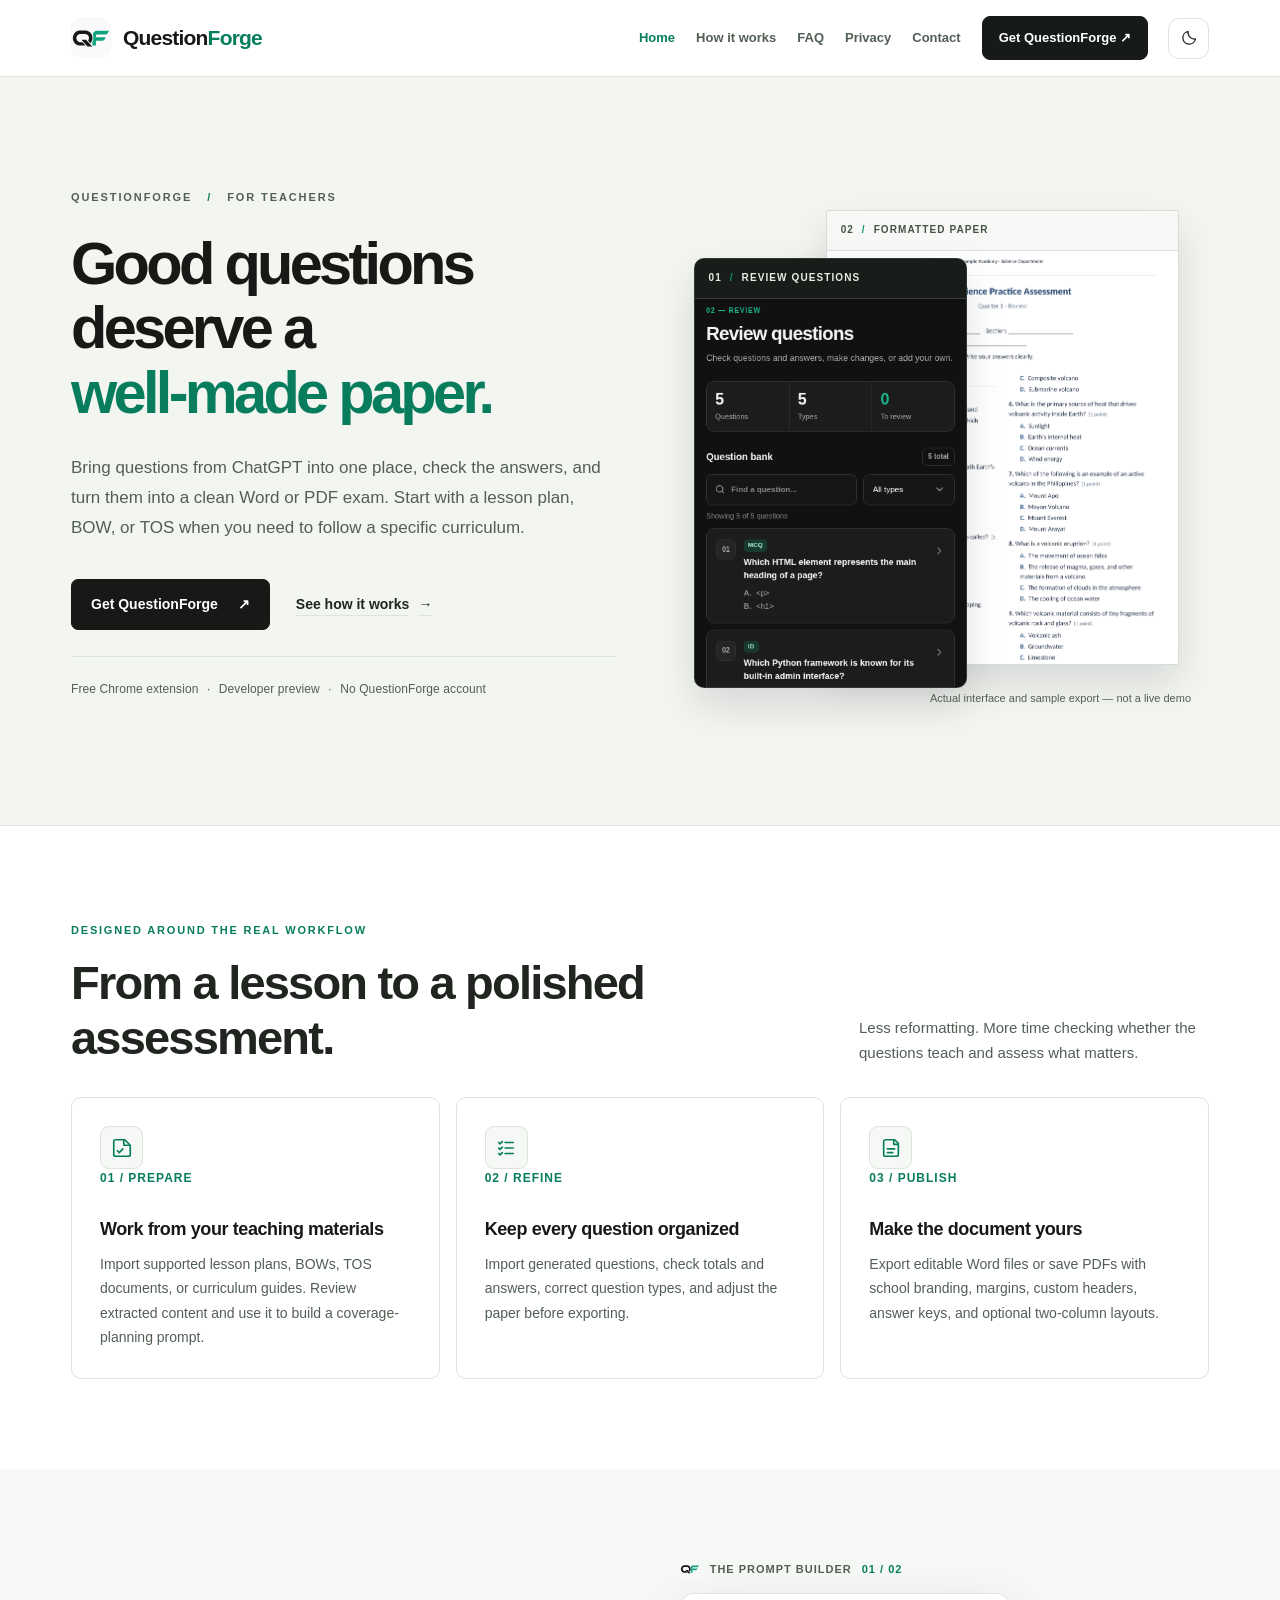
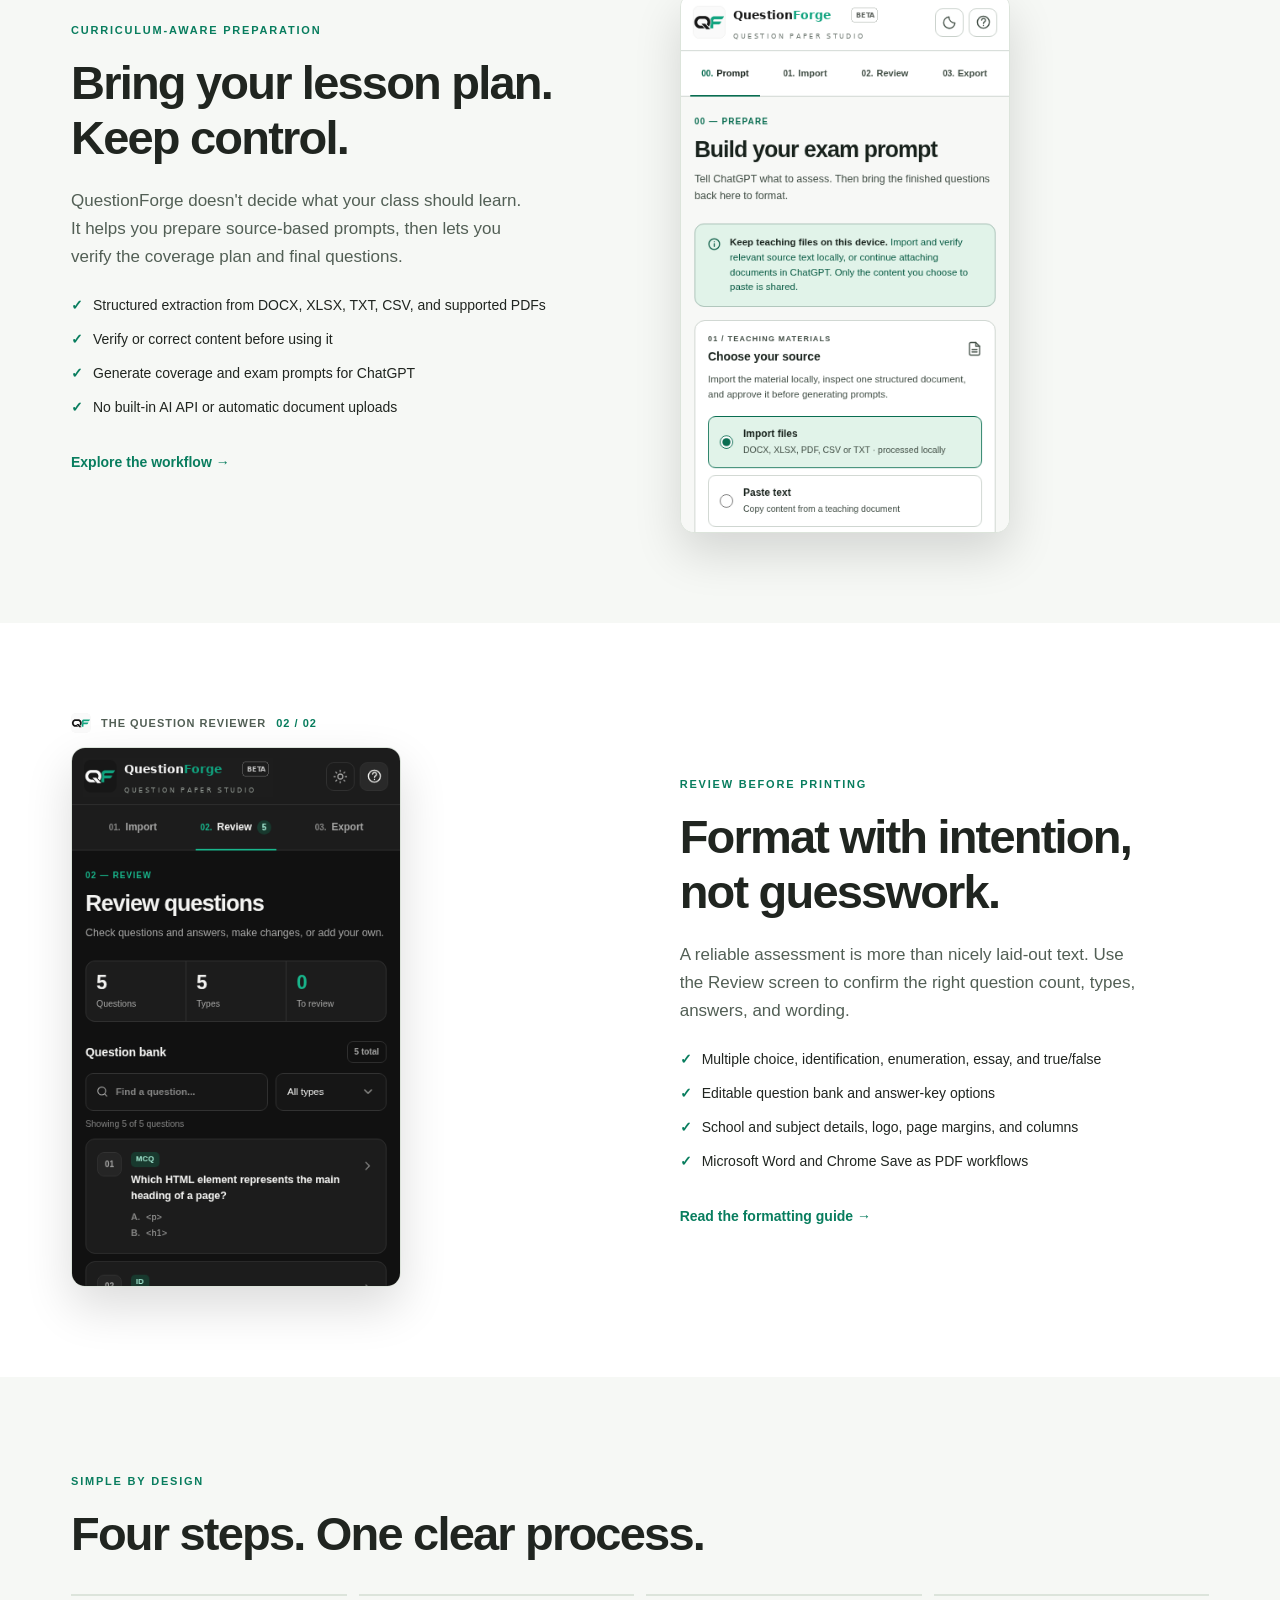
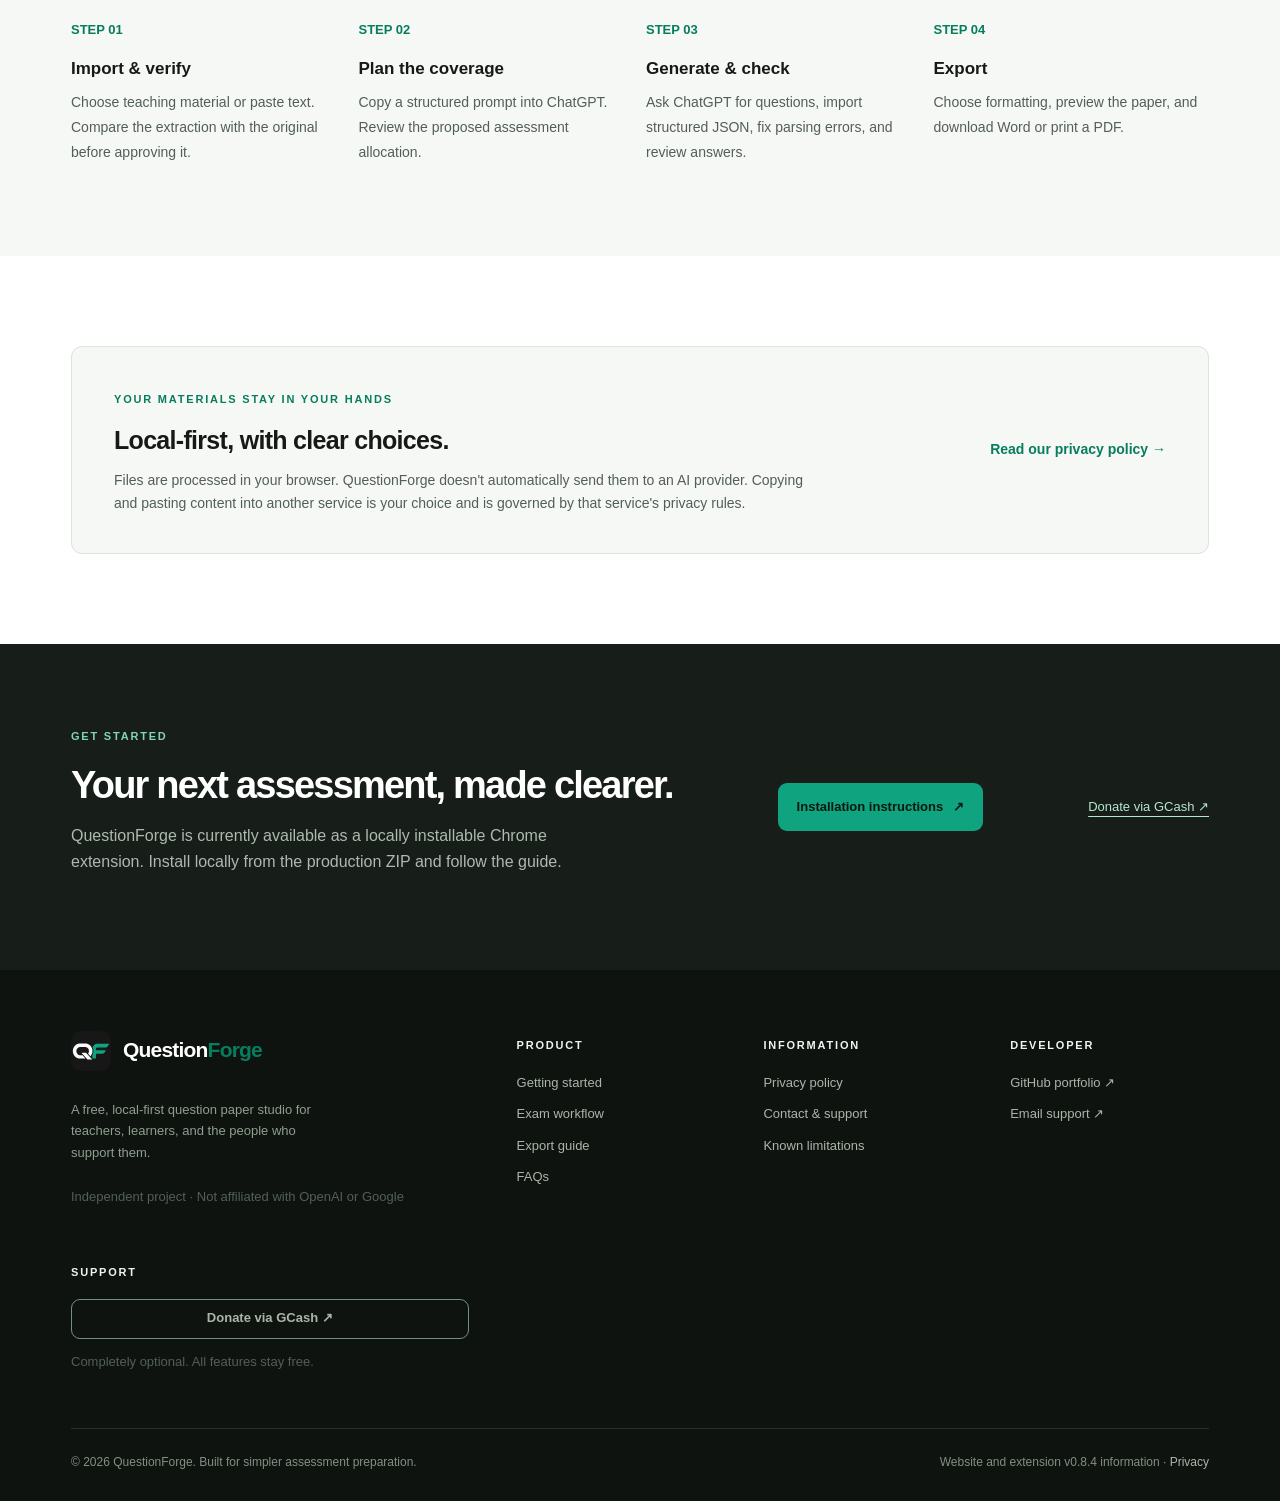
==== index.html @ 57b5eb5a "version 1 of the website" ====
<!DOCTYPE html><html lang="en"><head><meta charset="UTF-8"/><meta name="viewport" content="width=device-width,initial-scale=1"/><meta name="color-scheme" content="light dark"/><meta name="theme-color" content="#151917"/><meta name="description" content="Free Chrome extension for creating structured exams, reviewing questions, and exporting Word/PDF assessments."/><meta property="og:title" content="QuestionForge — Question Paper Studio"/><meta property="og:description" content="Free Chrome extension for creating structured exams, reviewing questions, and exporting Word/PDF assessments."/><meta property="og:type" content="website"/><link rel="icon" href="assets/favicon.png" type="image/png"/><script src="assets/theme-init.js"></script><link rel="stylesheet" href="assets/site.css"/><link rel="stylesheet" href="assets/theme.css"/><title>QuestionForge — Question Paper Studio</title></head><body><a class="skip" href="#main">Skip to content</a><header class="site-header"><div class="container header-inner"><a class="brand" href="index.html" aria-label="QuestionForge home"><img class="brand-logo theme-light-only" src="assets/qf-mark-light.svg" alt="" width="40" height="40"/><img class="brand-logo theme-dark-only" src="assets/qf-mark-dark.svg" alt="" width="40" height="40"/><span>Question<span class="forge">Forge</span></span></a><button class="menu-toggle" data-menu-toggle aria-controls="site-navigation" aria-expanded="false">Menu ☰</button><nav class="nav" id="site-navigation" aria-label="Main navigation"><a href="index.html" aria-current="page">Home</a><a href="guide.html">How it works</a><a href="faq.html">FAQ</a><a href="privacy.html">Privacy</a><a href="contact.html">Contact</a><a class="nav-cta" href="guide.html#install">Get QuestionForge <span aria-hidden="true">↗</span></a></nav><button class="theme-switch" type="button" data-theme-toggle aria-label="Switch to dark mode" title="Switch color theme"><svg class="theme-sun" xmlns="http://www.w3.org/2000/svg" width="18" height="18" viewBox="0 0 24 24" fill="none" stroke="currentColor" stroke-width="1.65" stroke-linecap="round" stroke-linejoin="round" aria-hidden="true"><circle cx="12" cy="12" r="4"/><path d="M12 2v2m0 16v2M4.93 4.93l1.42 1.42m11.3 11.3 1.42 1.42M2 12h2m16 0h2M4.93 19.07l1.42-1.42m11.3-11.3 1.42-1.42"/></svg><svg class="theme-moon" xmlns="http://www.w3.org/2000/svg" width="18" height="18" viewBox="0 0 24 24" fill="none" stroke="currentColor" stroke-width="1.65" stroke-linecap="round" stroke-linejoin="round" aria-hidden="true"><path d="M20.7 13.2A8.5 8.5 0 0 1 10.8 3.3 8.5 8.5 0 1 0 20.7 13.2Z"/></svg><span class="sr-only">Change color theme</span></button></div></header><main id="main"><section class="hero hero--editorial" aria-labelledby="hero-title">
  <div class="container hero-editorial-layout">
    <div class="hero-copy">
      <p class="hero-kicker">QUESTIONFORGE <span aria-hidden="true">/</span> FOR TEACHERS</p>
      <h1 id="hero-title">Good questions deserve a <span>well-made paper.</span></h1>
      <p class="hero-deck">Bring questions from ChatGPT into one place, check the answers, and turn them into a clean Word or PDF exam. Start with a lesson plan, BOW, or TOS when you need to follow a specific curriculum.</p>
      <div class="hero-editorial-actions">
        <a class="hero-primary" href="guide.html#install">Get QuestionForge <span aria-hidden="true">↗</span></a>
        <a class="hero-text-link" href="guide.html#workflow">See how it works <span aria-hidden="true">→</span></a>
      </div>
      <p class="hero-product-note">Free Chrome extension <span aria-hidden="true">·</span> Developer preview <span aria-hidden="true">·</span> No QuestionForge account</p>
    </div>
    <div class="hero-showcase" aria-label="Preview of the QuestionForge review screen and a sample exported assessment">
      <div class="showcase-gridline" aria-hidden="true"></div>
      <figure class="showcase-sheet">
        <div class="showcase-label">02 <span>/</span> FORMATTED PAPER</div>
        <img src="assets/hero-paper-sample.png" alt="Sample Earth Science practice assessment formatted for Microsoft Word with two columns" width="1414" height="2000" fetchpriority="high"/>
      </figure>
      <figure class="showcase-sidebar">
        <div class="showcase-label">01 <span>/</span> REVIEW QUESTIONS</div>
        <img src="assets/hero-review-detail.png" alt="QuestionForge review panel showing questions, choices, and question-type labels" width="390" height="704" fetchpriority="high"/>
      </figure>
      <div class="showcase-caption">Actual interface and sample export <span aria-hidden="true">—</span> not a live demo</div>
    </div>
  </div>
</section>
<section class="section"><div class="container"><div class="section-heading"><div><span class="eyebrow">Designed around the real workflow</span><h2>From a lesson to a polished assessment.</h2></div><p>Less reformatting. More time checking whether the questions teach and assess what matters.</p></div><div class="grid3"><div class="feature"><div class="icon" aria-hidden="true"><svg viewBox="0 0 24 24" fill="none" stroke="currentColor" stroke-width="1.8" stroke-linecap="round" stroke-linejoin="round" aria-hidden="true"><path d="M8 3H5a2 2 0 0 0-2 2v14a2 2 0 0 0 2 2h14a2 2 0 0 0 2-2V9l-6-6H8z"/><path d="M14 3v6h6M7 15l2 2 4-4"/></svg></div><div class="number">01 / PREPARE</div><h3>Work from your teaching materials</h3><p>Import supported lesson plans, BOWs, TOS documents, or curriculum guides. Review extracted content and use it to build a coverage-planning prompt.</p></div><div class="feature"><div class="icon" aria-hidden="true"><svg viewBox="0 0 24 24" fill="none" stroke="currentColor" stroke-width="1.8" stroke-linecap="round" stroke-linejoin="round" aria-hidden="true"><path d="m4 6 1.5 1.5L8 5m3 1h9M4 12l1.5 1.5L8 11m3 1h9M4 18l1.5 1.5L8 17m3 1h9"/></svg></div><div class="number">02 / REFINE</div><h3>Keep every question organized</h3><p>Import generated questions, check totals and answers, correct question types, and adjust the paper before exporting.</p></div><div class="feature"><div class="icon" aria-hidden="true"><svg viewBox="0 0 24 24" fill="none" stroke="currentColor" stroke-width="1.8" stroke-linecap="round" stroke-linejoin="round" aria-hidden="true"><path d="M8 3H6a2 2 0 0 0-2 2v14a2 2 0 0 0 2 2h12a2 2 0 0 0 2-2V7l-4-4H8z"/><path d="M15 3v5h5M8 13h8M8 17h6"/></svg></div><div class="number">03 / PUBLISH</div><h3>Make the document yours</h3><p>Export editable Word files or save PDFs with school branding, margins, custom headers, answer keys, and optional two-column layouts.</p></div></div></div></section>
<section class="section alt"><div class="container visual-band"><div class="visual-copy"><span class="eyebrow">Curriculum-aware preparation</span><h2>Bring your lesson plan. Keep control.</h2><p class="lead">QuestionForge doesn't decide what your class should learn. It helps you prepare source-based prompts, then lets you verify the coverage plan and final questions.</p><ul class="bullets"><li>Structured extraction from DOCX, XLSX, TXT, CSV, and supported PDFs</li><li>Verify or correct content before using it</li><li>Generate coverage and exam prompts for ChatGPT</li><li>No built-in AI API or automatic document uploads</li></ul><a class="link-arrow" href="guide.html#workflow">Explore the workflow →</a></div><div class="visual-shot visual-shot--app"><div class="shot-caption"><img class="theme-light-only" src="assets/qf-mark-light.svg" alt="" width="20" height="20"/><img class="theme-dark-only" src="assets/qf-mark-dark.svg" alt="" width="20" height="20"/><span>THE PROMPT BUILDER</span><span>01 / 02</span></div><img class="app-screenshot theme-light-only" src="assets/prompt-builder.png" alt="QuestionForge prompt builder, light theme, using the correct QF monogram" loading="lazy" width="390" height="860"/><img class="app-screenshot theme-dark-only" src="assets/prompt-builder-dark.png" alt="QuestionForge prompt builder, dark theme, using the correct QF monogram" loading="lazy" width="390" height="860"/></div></div></section>
<section class="section"><div class="container visual-band reversed"><div class="visual-copy"><span class="eyebrow">Review before printing</span><h2>Format with intention, not guesswork.</h2><p class="lead">A reliable assessment is more than nicely laid-out text. Use the Review screen to confirm the right question count, types, answers, and wording.</p><ul class="bullets"><li>Multiple choice, identification, enumeration, essay, and true/false</li><li>Editable question bank and answer-key options</li><li>School and subject details, logo, page margins, and columns</li><li>Microsoft Word and Chrome Save as PDF workflows</li></ul><a class="link-arrow" href="guide.html#document-export">Read the formatting guide →</a></div><div class="visual-shot visual-shot--app"><div class="shot-caption"><img class="theme-light-only" src="assets/qf-mark-light.svg" alt="" width="20" height="20"/><img class="theme-dark-only" src="assets/qf-mark-dark.svg" alt="" width="20" height="20"/><span>THE QUESTION REVIEWER</span><span>02 / 02</span></div><img class="app-screenshot" src="assets/question-review.png" alt="QuestionForge dark-mode review screen with the updated QF icon, question counts, and editable questions" loading="lazy" width="390" height="850"/></div></div></section>
<section class="section alt"><div class="container"><div class="section-heading"><div><span class="eyebrow">Simple by design</span><h2>Four steps. One clear process.</h2></div></div><div class="step-grid"><div class="step"><span class="num">STEP 01</span><h3>Import & verify</h3><p>Choose teaching material or paste text. Compare the extraction with the original before approving it.</p></div><div class="step"><span class="num">STEP 02</span><h3>Plan the coverage</h3><p>Copy a structured prompt into ChatGPT. Review the proposed assessment allocation.</p></div><div class="step"><span class="num">STEP 03</span><h3>Generate & check</h3><p>Ask ChatGPT for questions, import structured JSON, fix parsing errors, and review answers.</p></div><div class="step"><span class="num">STEP 04</span><h3>Export</h3><p>Choose formatting, preview the paper, and download Word or print a PDF.</p></div></div></div></section>
<section class="section"><div class="container"><div class="privacy-strip"><div><span class="eyebrow">Your materials stay in your hands</span><h3>Local-first, with clear choices.</h3><p>Files are processed in your browser. QuestionForge doesn't automatically send them to an AI provider. Copying and pasting content into another service is your choice and is governed by that service's privacy rules.</p></div><a class="link-arrow" href="privacy.html">Read our privacy policy →</a></div></div></section>
<section class="bottom-cta"><div class="container"><div><span class="eyebrow" style="color:#82d5b4">Get started</span><h2>Your next assessment, made clearer.</h2><p>QuestionForge is currently available as a locally installable Chrome extension. Install locally from the production ZIP and follow the guide.</p></div><a class="button green" href="guide.html#install">Installation instructions <span aria-hidden="true">↗</span></a><a class="bottom-donate-link" href="contact.html#support-the-project">Donate via GCash <span aria-hidden="true">↗</span></a></div></section></main><footer class="footer"><div class="container"><div class="footer-main"><div><a class="brand" href="index.html"><img src="assets/qf-mark-dark.svg" width="40" height="40" alt=""/> <span>Question<span class="forge">Forge</span></span></a><p class="brand-note">A free, local-first question paper studio for teachers, learners, and the people who support them.</p><span class="note">Independent project · Not affiliated with OpenAI or Google</span></div><div><h4>Product</h4><div class="footer-links"><a href="guide.html">Getting started</a><a href="guide.html#workflow">Exam workflow</a><a href="guide.html#document-export">Export guide</a><a href="faq.html">FAQs</a></div></div><div><h4>Information</h4><div class="footer-links"><a href="privacy.html">Privacy policy</a><a href="contact.html">Contact & support</a><a href="guide.html#limitations">Known limitations</a></div></div><div><h4>Developer</h4><div class="footer-links"><a href="https://github.com/xf00889" rel="noopener noreferrer" target="_blank">GitHub portfolio ↗</a><a href="mailto:hutchiejn@gmail.com">Email support ↗</a></div></div><div><h4>Support</h4><div class="footer-links footer-support-links"><a class="support-button support-button--donate" href="contact.html#support-the-project">Donate via GCash ↗</a><span class="note">Completely optional. All features stay free.</span></div></div></div><div class="footer-bottom"><span>© 2026 QuestionForge. Built for simpler assessment preparation.</span><span>Website and extension v0.8.4 information · <a href="privacy.html">Privacy</a></span></div></div></footer><script src="assets/site.js" defer></script></body></html>
---- assets/site.css ----
:root{--ink:#171917;--text:#2b302c;--muted:#5a655f;--light:#f7f8f5;--paper:#fff;--border:#e1e6de;--green:#0e9071;--green-dark:#076b51;--bright:#10a37f;--charcoal:#171917;--header-h:76px;--content:1190px;--font:Inter,"Segoe UI Variable",-apple-system,BlinkMacSystemFont,"Segoe UI",sans-serif}
*{box-sizing:border-box}html{scroll-behavior:smooth}body{margin:0;font:400 16px/1.65 var(--font);background:var(--paper);color:var(--ink);-webkit-font-smoothing:antialiased}img{max-width:100%;height:auto}a{color:inherit}button{font:inherit}a:focus-visible,button:focus-visible,summary:focus-visible{outline:3px solid #16ac88;outline-offset:4px}::selection{background:#c7f1e0} .skip{position:absolute;z-index:99;top:-100px;left:20px;background:#fff;padding:12px}.skip:focus{top:14px} .container{max-width:var(--content);padding:0 26px;margin:auto} .site-header{position:sticky;top:0;z-index:50;background:rgba(255,255,255,.96);backdrop-filter:blur(14px);border-bottom:1px solid var(--border)}.header-inner{min-height:var(--header-h);display:flex;align-items:center;justify-content:space-between;gap:26px}.brand{display:inline-flex;align-items:center;gap:12px;text-decoration:none;font-size:21px;font-weight:790;letter-spacing:-.8px;white-space:nowrap}.brand img{width:40px;height:40px;border-radius:10px}.brand .forge{color:var(--green)}.nav{display:flex;align-items:center;gap:27px}.nav a{font-size:13px;font-weight:640;text-decoration:none;color:#535b55;transition:color .15s}.nav a:hover,.nav a[aria-current=page]{color:var(--green-dark)}.nav .nav-cta{padding:10px 16px;background:var(--ink);border-radius:8px;color:#fff}.nav .nav-cta:hover{color:#fff;background:#303b33}.menu-toggle{display:none;border:1px solid var(--border);border-radius:9px;background:#fff;padding:8px 12px;cursor:pointer;font-size:13px;font-weight:700}.eyebrow{color:var(--green-dark);text-transform:uppercase;font-weight:780;font-size:11px;letter-spacing:2.6px;line-height:1.5}.chip{display:inline-flex;align-items:center;gap:9px;border:1px solid rgba(139,227,181,.23);border-radius:99px;padding:7px 12px;color:#bfebd7;background:rgba(24,123,90,.16);font-size:12px;font-weight:650}.chip:before{content:"";height:7px;width:7px;border-radius:50%;background:#28c597}.button{display:inline-flex;gap:10px;align-items:center;justify-content:center;min-height:48px;padding:11px 18px;border-radius:9px;text-decoration:none;border:1px solid transparent;font-weight:730;font-size:13px;transition:transform .15s,background .15s}.button:hover{transform:translateY(-1px)}.button.green{background:var(--bright);color:#08180f}.button.green:hover{background:#2abb99}.button.dark{background:var(--ink);color:#fff}.button.dark:hover{background:#3a423c}.button.outline{border-color:#536057;color:#fff}.button.outline:hover{background:rgba(255,255,255,.07)}.button.lightoutline{border-color:var(--border);color:var(--ink)}.button.lightoutline:hover{background:var(--light)}.arrow{font-size:18px;line-height:0} .hero{position:relative;overflow:hidden;background:#151917;color:white;padding:92px 0 100px}.hero:before{content:"";position:absolute;inset:0;opacity:.08;background-image:linear-gradient(#c1e2d1 1px,transparent 1px),linear-gradient(90deg,#c1e2d1 1px,transparent 1px);background-size:56px 56px;mask-image:linear-gradient(to right,transparent,black)}.hero-inner{position:relative;display:grid;grid-template-columns:minmax(0,1fr) 460px;align-items:center;gap:76px}.hero h1{font-size:clamp(42px,5.2vw,69px);letter-spacing:-3.7px;line-height:1.09;margin:24px 0 22px;max-width:710px;font-weight:800}.hero h1 em{font-style:normal;color:#8bdfb9}.hero .intro{color:#bfcac1;font-size:17px;line-height:1.75;max-width:540px}.hero-actions{display:flex;gap:12px;flex-wrap:wrap;margin:32px 0 33px}.hero-meta{color:#8f9f95;font-size:12px;display:flex;gap:18px;flex-wrap:wrap}.hero-meta span:before{content:"✓";color:#78caaa;margin-right:7px}.window{position:relative;background:#101211;border:1px solid #3c453e;border-radius:18px;box-shadow:0 28px 85px rgba(0,0,0,.4);padding:12px}.window-bar{height:32px;display:flex;align-items:center;gap:7px;padding:0 8px 10px}.dot{height:7px;width:7px;border-radius:50%;background:#5c6860}.window-label{margin-left:auto;color:#a0aaa3;text-transform:uppercase;letter-spacing:1.3px;font-size:10px}.hero-screen{display:grid;grid-template-columns:1fr 18px;max-height:510px;overflow:hidden;border:1px solid #30352f;border-radius:9px;background:#111}.hero-screen img{width:100%;object-fit:cover;object-position:top center;max-height:510px}.hero-screen .scroll-track{background:#121614;border-left:1px solid #262a27}.hero-screen .scroll-track:before{content:"";display:block;border-radius:6px;height:115px;width:4px;background:#4c6157;margin:50px auto}.window-caption{position:absolute;bottom:-27px;right:15px;color:#b3c5b8;font-size:11px}.section{padding:94px 0}.section.alt{background:var(--light)}.section-heading{display:flex;align-items:flex-end;justify-content:space-between;gap:30px;margin-bottom:36px}.section h2,.bottom-cta h2{font-size:clamp(32px,4vw,47px);line-height:1.16;letter-spacing:-1.7px;margin:14px 0 0;font-weight:790;max-width:650px}.section-heading p{max-width:350px;color:var(--muted);margin:0;font-size:15px}.grid3{display:grid;grid-template-columns:repeat(3,minmax(0,1fr));gap:16px}.feature{border:1px solid var(--border);border-radius:13px;background:#fff;padding:29px}.feature .number{font-size:12px;color:var(--green-dark);font-weight:820;letter-spacing:1px}.feature h3{font-size:18px;line-height:1.3;letter-spacing:-.4px;margin:34px 0 10px}.feature p{font-size:14px;color:var(--muted);margin:0;line-height:1.75}.feature .icon{height:43px;width:43px;border:1px solid #bedacb;background:#eff9f1;color:var(--green-dark);border-radius:12px;display:grid;place-items:center;font-size:23px}.step-grid{display:grid;grid-template-columns:repeat(4,minmax(0,1fr));gap:12px}.step{border-top:2px solid #222;padding-top:20px}.step .num{color:var(--green);font-size:13px;font-weight:800}.step h3{font-size:17px;line-height:1.3;margin:16px 0 10px}.step p{font-size:14px;line-height:1.8;color:var(--muted);margin:0}.visual-band{display:grid;grid-template-columns:1fr 1fr;gap:70px;align-items:center}.visual-band.reversed .visual-copy{order:2}.visual-copy .lead{font-size:17px;color:var(--muted);max-width:460px;margin:22px 0}.bullets{padding:0;list-style:none;margin:22px 0 30px;display:grid;gap:11px}.bullets li{display:flex;gap:10px;font-size:14px;color:#3e4a40}.bullets li:before{content:"✓";font-weight:800;color:var(--green)}.visual-shot{border:1px solid var(--border);background:#e9ede8;border-radius:18px;min-height:470px;display:flex;justify-content:center;padding:27px 27px 0;overflow:hidden;position:relative}.visual-shot img{object-fit:cover;object-position:top center;width:320px;max-height:510px;border:1px solid #232724;border-radius:13px 13px 0 0;box-shadow:0 20px 70px #162a2033}.privacy-strip{background:#e7f4ec;border:1px solid #c8e4d3;border-radius:16px;padding:38px 42px;display:grid;grid-template-columns:1fr auto;align-items:center;gap:30px}.privacy-strip h3{font-size:25px;letter-spacing:-.7px;margin:9px 0 8px}.privacy-strip p{font-size:14px;max-width:690px;color:#485d4f;margin:0}.link-arrow{font-size:14px;font-weight:760;color:var(--green-dark);text-decoration:none;white-space:nowrap}.link-arrow:hover{text-decoration:underline}.bottom-cta{background:#171b18;color:white;padding:78px 0}.bottom-cta .container{display:flex;align-items:center;justify-content:space-between;gap:40px}.bottom-cta p{color:#adbaae;max-width:520px}.bottom-cta h2{font-size:38px}.footer{background:#111511;color:#aab5aa;padding:61px 0 28px}.footer-main{display:grid;grid-template-columns:2fr 1fr 1fr 1fr;gap:48px}.footer .brand{color:white}.footer .brand-note{max-width:270px;color:#8e9e8f;font-size:13px;margin:20px 0}.footer h4{text-transform:uppercase;font-size:11px;letter-spacing:1.8px;color:#edf5ef;margin:5px 0 18px}.footer-links{display:grid;gap:10px}.footer a:not(.brand){text-decoration:none;color:#aab5aa;font-size:13px}.footer a:hover{color:white}.footer-bottom{border-top:1px solid #313b33;display:flex;justify-content:space-between;gap:20px;padding-top:24px;margin-top:56px;font-size:12px;color:#819082}.footer-bottom a{font-size:12px!important}.page-hero{background:#f6f8f5;border-bottom:1px solid var(--border);padding:78px 0 67px}.page-hero h1{font-size:clamp(38px,5vw,62px);line-height:1.1;letter-spacing:-2.7px;margin:15px 0 16px}.page-hero p{font-size:16px;color:#566359;max-width:730px;margin:0}.page-hero .meta{font-size:12px;color:var(--muted);margin-top:24px}.content-layout{display:grid;grid-template-columns:235px minmax(0,1fr);gap:65px;padding:65px 0 110px}.toc{position:sticky;top:106px;align-self:start;display:grid;gap:5px}.toc strong{font-size:11px;letter-spacing:1.5px;color:#818b80;text-transform:uppercase;margin:0 0 13px}.toc a{padding:8px 10px;border-left:2px solid transparent;font-size:13px;color:#6b756c;text-decoration:none}.toc a:hover,.toc a.active{border-color:var(--green);color:var(--green-dark);background:#f2f6f2}.article{min-width:0;max-width:790px}.article section{margin-bottom:52px;scroll-margin-top:110px}.article h2{font-size:26px;letter-spacing:-.75px;margin:0 0 15px;line-height:1.2}.article h3{font-size:17px;margin:25px 0 8px}.article p,.article li{font-size:15px;line-height:1.85;color:#3d4740}.article ul,.article ol{padding-left:22px}.article li{padding-left:3px;margin-bottom:8px}.article .small{font-size:13px;color:var(--muted)}.article .callout{padding:19px 22px;background:#edf6ef;border-left:3px solid var(--green);border-radius:0 9px 9px 0;margin:25px 0}.article .callout p{margin:0;font-size:14px;color:#304d3a}.article .warning{background:#fff6e9;border-color:#e7aa4c}.article .warning p{color:#644a2b}.article hr{border:0;border-top:1px solid var(--border);margin:43px 0}.article code{padding:2px 5px;background:#eef2ed;border-radius:4px;color:#245d48;font-size:.91em}.article pre{overflow:auto;white-space:pre-wrap;word-break:break-word;background:#19211c;color:#d0e5d5;padding:18px;border-radius:9px;font-size:13px}.article .faq details{border-top:1px solid var(--border);padding:18px 4px}.article .faq details:last-child{border-bottom:1px solid var(--border)}.article .faq summary{cursor:pointer;font-size:15px;font-weight:700;line-height:1.5;padding-right:26px}.article .faq details p{font-size:14px;margin-bottom:2px}.contact-grid{display:grid;grid-template-columns:repeat(2,minmax(0,1fr));gap:17px;margin:36px 0}.contact-card{border:1px solid var(--border);background:#fff;border-radius:14px;padding:28px;display:grid;gap:12px;text-decoration:none}.contact-card:hover{border-color:#8bcba8;box-shadow:0 12px 30px #142e1a0a}.contact-card .card-label{text-transform:uppercase;letter-spacing:1.3px;font-size:11px;font-weight:790;color:var(--green-dark)}.contact-card strong{font-size:18px;overflow-wrap:anywhere;line-height:1.3}.contact-card span{font-size:13px;color:var(--muted)}.note{font-size:13px;color:var(--muted)}.screenshot-pair{display:grid;grid-template-columns:repeat(3,1fr);gap:14px;margin:26px 0}.screenshot-pair img{width:100%;max-height:290px;object-fit:cover;object-position:top center;border:1px solid var(--border);border-radius:9px}.download-box{background:#f5f7f3;border:1px solid var(--border);padding:24px;border-radius:13px;display:grid;gap:10px;margin-top:20px}.download-box .filemeta{color:var(--muted);font-size:12px}.breadcrumbs{font-size:13px;color:var(--muted);margin-bottom:17px}.breadcrumbs a{color:var(--green-dark);text-decoration:none}
@media(max-width:980px){.hero-inner{grid-template-columns:1fr 390px;gap:35px}.hero h1{font-size:51px}.step-grid{grid-template-columns:repeat(2,1fr);row-gap:25px}.footer-main{gap:24px}.visual-band{gap:30px}.content-layout{gap:35px;grid-template-columns:185px 1fr}}
@media(max-width:760px){:root{--header-h:67px}.container{padding:0 20px}.header-inner{min-height:var(--header-h)}.menu-toggle{display:block}.nav{position:absolute;top:calc(var(--header-h) - 1px);left:0;right:0;padding:14px 20px 22px;display:none;flex-direction:column;align-items:stretch;gap:0;background:#fff;border-bottom:1px solid var(--border);box-shadow:0 14px 22px #10291a0b}.nav.open{display:flex}.nav a{padding:12px;font-size:14px}.nav .nav-cta{text-align:center;margin-top:10px}.hero{padding:68px 0 76px}.hero-inner{display:flex;flex-direction:column;align-items:stretch}.hero h1{font-size:clamp(39px,10vw,58px);letter-spacing:-2px}.hero .intro{font-size:16px}.hero-visual{max-width:440px;width:100%;margin:auto}.section{padding:65px 0}.section-heading{display:block}.section-heading p{margin-top:15px}.grid3{grid-template-columns:1fr}.feature h3{margin-top:18px}.visual-band{display:flex;flex-direction:column;align-items:stretch}.visual-band.reversed .visual-copy{order:0}.visual-shot{min-height:365px}.privacy-strip{grid-template-columns:1fr;padding:26px}.bottom-cta .container{display:block}.bottom-cta .button{margin-top:18px}.footer-main{grid-template-columns:1fr 1fr;gap:37px}.footer-main>div:first-child{grid-column:1/-1}.content-layout{display:block;padding:42px 0 74px}.toc{position:static;display:flex;flex-wrap:wrap;gap:5px;margin-bottom:45px}.toc strong{width:100%}.toc a{border:1px solid var(--border);border-radius:20px;padding:5px 10px}.toc a.active{border-color:var(--green)}.page-hero{padding:52px 0 48px}.page-hero h1{letter-spacing:-1.8px}.contact-grid{grid-template-columns:1fr}}
@media(max-width:440px){.footer-main{grid-template-columns:1fr 1fr;gap:23px}.footer-bottom{display:block}.footer-bottom span{display:block;margin-top:6px}.step-grid{grid-template-columns:1fr}.hero-actions{display:grid}.hero-meta{gap:10px}.section h2,.bottom-cta h2{font-size:34px}.hero-screen{max-height:420px}.screenshot-pair{gap:7px}.screenshot-pair img{max-height:185px}}
@media(prefers-reduced-motion:reduce){html{scroll-behavior:auto}*,*:before,*:after{transition:none!important;animation:none!important}}
/* Prevent long checksums and filenames from expanding narrow guide layouts. */
.download-box{min-width:0;overflow-wrap:anywhere}.download-box code{word-break:break-all;overflow-wrap:anywhere}.article{overflow-wrap:break-word}

/* Homepage hero / editorial redesign (2026-11): no gradient, false browser chrome, badges, or decorative glow. */
.hero.hero--editorial{padding:108px 0 112px;background:#f4f5f1;color:#17201a;border-bottom:1px solid #e1e5dd;overflow:hidden}
.hero.hero--editorial:before{display:none}
.hero-editorial-layout{position:relative;display:grid;grid-template-columns:minmax(0,1fr) minmax(490px,.98fr);align-items:center;gap:clamp(32px,4.4vw,76px)}
.hero-copy{position:relative;z-index:2;padding:0 0 5px}
.hero-kicker{margin:0 0 26px;font-size:11px;letter-spacing:1.9px;font-weight:760;color:#55635a}
.hero-kicker span{color:#168166;padding:0 10px}
.hero--editorial h1{font-size:clamp(47px,4.65vw,69px);font-weight:750;letter-spacing:-3.7px;line-height:1.085;margin:0 0 28px;max-width:640px}
.hero--editorial h1 span{color:#0d8664}
.hero--editorial .hero-deck{font-size:17px;line-height:1.75;color:#48544b;max-width:560px;margin:0}
.hero-editorial-actions{display:flex;align-items:center;flex-wrap:wrap;gap:26px;margin:36px 0 26px}
.hero-primary{display:inline-flex;align-items:center;justify-content:center;gap:20px;min-height:51px;padding:12px 19px;background:#171e19;color:#fff;border:1px solid #171e19;text-decoration:none;font-size:14px;font-weight:720;border-radius:7px;transition:background .15s ease}
.hero-primary:hover{background:#314438}
.hero-text-link{color:#25352a;display:inline-flex;align-items:center;gap:9px;font-size:14px;font-weight:720;text-decoration:underline;text-decoration-color:#99aca1;text-underline-offset:6px}
.hero-text-link:hover{color:var(--green-dark);text-decoration-color:var(--green-dark)}
.hero-product-note{border-top:1px solid #d9ded6;padding-top:23px;margin:12px 0 0;color:#637067;font-size:12px;letter-spacing:.1px}
.hero-product-note span{padding:0 5px;color:#aab6ae}
.hero-showcase{position:relative;height:548px;min-width:0;background:#e8ebe5;border:1px solid #d9ded6;border-radius:4px;overflow:hidden}
.showcase-gridline{position:absolute;inset:0;background-image:linear-gradient(to right,rgba(54,80,63,.08) 1px,transparent 1px);background-size:86px 86px;opacity:.28;pointer-events:none}
.showcase-sheet,.showcase-sidebar{margin:0;position:absolute;background:#fff;border:1px solid #cbd1c8;box-shadow:0 7px 20px #17271e16;overflow:hidden}
.showcase-sheet{top:38px;right:30px;width:66%;height:455px;z-index:1;border-radius:2px}
.showcase-sheet img{display:block;width:100%;height:auto}
.showcase-sidebar{top:86px;left:20px;width:51%;height:430px;z-index:2;border-radius:10px;background:#171917;border-color:#292d29;box-shadow:0 12px 24px #1424192c}
.showcase-sidebar img{display:block;width:100%;height:auto}
.showcase-label{position:relative;z-index:2;display:block;padding:11px 14px;font-size:10px;font-weight:750;letter-spacing:1.1px;background:#f7f8f5;color:#45524a;border-bottom:1px solid #dde2da}
.showcase-label span{color:#0e9071;margin:0 4px}
.showcase-sidebar .showcase-label{color:#e5ece6;background:#191d1a;border-color:#363f37}
.showcase-caption{position:absolute;bottom:13px;right:18px;color:#526057;font-size:11px;z-index:3}
@media(max-width:1100px){.hero-editorial-layout{grid-template-columns:minmax(0,1fr) minmax(390px,.9fr);gap:30px}.hero--editorial h1{font-size:clamp(45px,5.1vw,60px);letter-spacing:-2.7px}.hero-showcase{height:495px}.showcase-sheet{right:14px}.showcase-sidebar{left:14px}}
@media(max-width:760px){.hero.hero--editorial{padding:68px 0 72px}.hero-editorial-layout{display:flex;flex-direction:column;align-items:stretch;gap:39px}.hero--editorial h1{font-size:clamp(42px,8.8vw,59px);letter-spacing:-2.4px;max-width:650px}.hero--editorial .hero-deck{font-size:16px;max-width:680px}.hero-showcase{width:100%;max-width:560px;margin-inline:auto;height:470px}.hero-kicker{margin-bottom:22px}}
@media(max-width:440px){.hero.hero--editorial{padding:54px 0 60px}.hero--editorial h1{font-size:clamp(39px,10.8vw,48px);letter-spacing:-2px}.hero-editorial-actions{display:grid;gap:15px;margin:28px 0 23px}.hero-primary{width:100%;justify-content:space-between}.hero-text-link{padding:9px 0}.hero-product-note{font-size:11px;line-height:1.8}.hero-showcase{height:390px}.showcase-sheet{top:24px;right:10px;height:337px;width:65%}.showcase-sidebar{top:66px;left:10px;width:52%;height:298px}.showcase-label{font-size:8px;letter-spacing:.6px;padding:8px}.showcase-caption{bottom:8px;right:10px;font-size:9px}}

.hero--editorial h1 span{display:block}


/* QuestionForge website v1.4 — container cleanup, donation buttons, and dark-mode header logo */

.brand-logo{width:40px;height:40px;border-radius:10px;flex:0 0 40px}
.theme-dark-only{display:none}
:root[data-theme=dark] .theme-dark-only{display:block}
:root[data-theme=dark] .theme-light-only{display:none}
.download-box .button{justify-self:start}
.footer-support-links{gap:12px}
.support-button{display:inline-flex;align-items:center;justify-content:center;min-height:42px;padding:10px 14px;border-radius:10px;border:1px solid transparent;text-decoration:none;font-size:13px;font-weight:700;line-height:1.3}
.support-button--donate{background:transparent;color:#dbe7dd;border-color:#455347}
.support-button--donate:hover{border-color:#82d5b4;color:#fff;background:rgba(130,213,180,.08)}
.support-panel{margin:8px 0 34px;padding:30px;border:1px solid var(--border);border-radius:16px;background:var(--light);display:grid;gap:16px}
.support-panel h2{font-size:29px;line-height:1.2;letter-spacing:-1px;margin:4px 0 0}
.support-panel p{margin:0;max-width:760px}
.support-actions{display:flex;flex-wrap:wrap;gap:12px}
.support-panel a[aria-disabled=true]{pointer-events:none;opacity:.8}
@media(max-width:760px){
  .support-actions{display:grid}
  .download-box .button{width:100%}
}


.footer .support-button{font-size:13px;color:#131816}
.footer .support-button--donate{color:#dbe7dd}
.footer .support-button:hover{text-decoration:none}
:root[data-theme=dark] .footer .support-button--donate{color:#d6e7dc}
---- assets/theme.css ----
/* QuestionForge website theme + visual refinement. No external libraries. */
:root{color-scheme:light;--theme-page:#ffffff;--theme-surface:#ffffff;--theme-raised:#f6f8f5;--theme-elevated:#edf2ec;--theme-text:#202520;--theme-sub:#525f55;--theme-stroke:#dce4db;--theme-accent:#087d5e;--theme-hero:#f3f5f1;--theme-nav:#fff;--theme-headline:#171917;--theme-focus:#10a37f}
:root[data-theme=dark]{color-scheme:dark;--ink:#e9ede8;--text:#ccd4cd;--muted:#a6b3aa;--paper:#101310;--light:#181d19;--border:#343c35;--green:#3bcc9c;--green-dark:#80e0ba;--bright:#35c79b;--theme-page:#101310;--theme-surface:#181d19;--theme-raised:#1b211c;--theme-elevated:#252e27;--theme-text:#ebefe9;--theme-sub:#adb8af;--theme-stroke:#354039;--theme-accent:#70dab0;--theme-hero:#171d18;--theme-nav:#141815;--theme-headline:#f2f4f0;--theme-focus:#55ddb3}
body{background:var(--theme-page);color:var(--theme-text);transition:background-color .16s ease,color .16s ease}
.site-header{background:var(--theme-nav);border-color:var(--theme-stroke);backdrop-filter:none}
.header-inner{gap:20px}
.nav{margin-left:auto;gap:21px}.nav a{color:var(--theme-sub)}.nav a:hover,.nav a[aria-current=page]{color:var(--theme-accent)}
.nav .nav-cta{color:#fff;background:#171b18;border:1px solid #171b18}.nav .nav-cta:hover{background:#334137}
.brand{color:var(--theme-headline)}.brand .forge{color:var(--theme-accent)}
.theme-switch{width:41px;height:41px;display:grid;place-items:center;flex:0 0 41px;border:1px solid var(--theme-stroke);border-radius:11px;background:var(--theme-surface);color:var(--theme-text);cursor:pointer;transition:background-color .15s,border-color .15s}
.theme-switch:hover{background:var(--theme-elevated);border-color:var(--theme-accent)}.theme-switch:focus-visible{outline:3px solid var(--theme-focus);outline-offset:3px}
.theme-switch .theme-sun{display:none}:root[data-theme=dark] .theme-switch .theme-sun{display:block}:root[data-theme=dark] .theme-switch .theme-moon{display:none}
.sr-only{position:absolute;width:1px;height:1px;padding:0;margin:-1px;overflow:hidden;clip:rect(0,0,0,0);white-space:nowrap;border:0}
.menu-toggle{background:var(--theme-surface);border-color:var(--theme-stroke);color:var(--theme-text)}
/* Consistent physical layout: quietly precise and avoid generic SaaS decoration. */
.section{background:var(--theme-page);padding-block:90px}.section.alt{background:var(--theme-raised)}
.section h2,.bottom-cta h2{letter-spacing:-1.8px}.section-heading{margin-bottom:32px;align-items:end}.section-heading p{color:var(--theme-sub)}
.eyebrow{color:var(--theme-accent);letter-spacing:1.8px}
.feature{border-color:var(--theme-stroke);background:var(--theme-surface);border-radius:10px;padding:28px;transition:border-color .2s}
.feature:hover{border-color:var(--theme-accent)}.feature .number{color:var(--theme-accent)}.feature h3{margin-top:29px;color:var(--theme-headline)}.feature p{color:var(--theme-sub)}
.feature .icon{color:var(--theme-accent);background:var(--theme-raised);border-color:var(--theme-stroke);border-radius:9px}.feature .icon svg{width:22px;height:22px}
.step{border-color:var(--theme-stroke)}.step h3{color:var(--theme-headline)}.step p{color:var(--theme-sub)}.step .num{color:var(--theme-accent)}
.visual-band{gap:clamp(35px,6.2vw,90px)}.visual-copy .lead{color:var(--theme-sub)}.visual-copy h2{max-width:620px}.bullets li{color:var(--theme-text)}.bullets li:before{color:var(--theme-accent)}
.visual-shot.visual-shot--app{display:flex;align-items:center;flex-direction:column;justify-content:flex-start;gap:0;background:var(--theme-elevated);border:1px solid var(--theme-stroke);border-radius:10px;min-height:555px;padding:20px 24px 0}
.visual-shot--app .shot-caption{display:flex;width:100%;gap:9px;align-items:center;border-bottom:1px solid var(--theme-stroke);padding:0 0 12px;margin-bottom:18px;font-size:11px;font-weight:750;letter-spacing:1px;color:var(--theme-sub)}
.visual-shot--app .shot-caption img{width:20px;height:20px;box-shadow:none;position:static;border:0;border-radius:5px;background:transparent}.shot-caption span:last-child{margin-left:auto;color:var(--theme-accent)}
.visual-shot--app .app-screenshot{width:min(330px,100%);height:auto;max-height:522px;object-fit:cover;object-position:top center;border:1px solid var(--theme-stroke);border-bottom:0;border-radius:9px 9px 0 0;box-shadow:0 5px 18px #00000013}
.theme-dark-only{display:none}:root[data-theme=dark] .theme-dark-only{display:block}:root[data-theme=dark] .theme-light-only{display:none}
.privacy-strip{background:var(--theme-raised);border-color:var(--theme-stroke);border-radius:11px}.privacy-strip h3{color:var(--theme-headline)}.privacy-strip p{color:var(--theme-sub)}.link-arrow{color:var(--theme-accent)}
/* Real product visuals, theme-aware surfaces */
.hero.hero--editorial{background:var(--theme-hero);border-color:var(--theme-stroke);color:var(--theme-headline);padding-block:95px 105px}
.hero-kicker{color:var(--theme-sub)}.hero-kicker span{color:var(--theme-accent)}.hero--editorial h1 span{color:var(--theme-accent)}
.hero--editorial .hero-deck{color:var(--theme-sub)}.hero-primary{background:var(--theme-headline);color:var(--theme-page);border-color:var(--theme-headline)}
.hero-primary:hover{background:var(--theme-accent);border-color:var(--theme-accent);color:#06120d}
.hero-text-link{color:var(--theme-text);text-decoration-color:var(--theme-stroke)}.hero-text-link:hover{color:var(--theme-accent);text-decoration-color:var(--theme-accent)}
.hero-product-note{color:var(--theme-sub);border-color:var(--theme-stroke)}.hero-product-note span{color:var(--theme-sub)}
.hero-showcase{background:var(--theme-elevated);border-color:var(--theme-stroke);border-radius:8px}.showcase-gridline{display:none}
.showcase-sheet{border-color:var(--theme-stroke)}.showcase-sidebar{border-color:#303a32}.showcase-caption{color:var(--theme-sub)}
:root[data-theme=dark] .showcase-sheet{box-shadow:0 12px 35px #0007}:root[data-theme=dark] .showcase-sidebar{box-shadow:0 16px 38px #0009}
:root[data-theme=dark] .hero-primary{background:#e8efe9;border-color:#e8efe9;color:#101410}
:root[data-theme=dark] .hero-primary:hover{background:#77dbb2;border-color:#77dbb2}
:root[data-theme=dark] .nav .nav-cta{background:#e8efe9;color:#111812;border-color:#e8efe9}:root[data-theme=dark] .nav .nav-cta:hover{background:#bdeace;border-color:#bdeace}
:root[data-theme=dark] .brand img{background:#161a17}
/* FAQ, help, privacy policy, contact, footer */
.page-hero{background:var(--theme-hero);border-color:var(--theme-stroke)}.page-hero h1{color:var(--theme-headline)}.page-hero p,.page-hero .meta{color:var(--theme-sub)}
.toc strong{color:var(--theme-sub)}.toc a{color:var(--theme-sub);border-color:transparent}.toc a:hover,.toc a.active{color:var(--theme-accent);background:var(--theme-raised);border-color:var(--theme-accent)}
.article h2,.article h3{color:var(--theme-headline)}.article p,.article li,.article .small{color:var(--theme-sub)}.article .callout{background:var(--theme-raised);border-color:var(--theme-accent)}.article .callout p{color:var(--theme-text)}.article .warning{background:var(--theme-elevated);border-color:#cf9745}.article .warning p{color:var(--theme-text)}.article hr{border-color:var(--theme-stroke)}
.article code{background:var(--theme-elevated);color:var(--theme-accent)}.article pre{background:#1d251f;color:#e9f5ed;border:1px solid var(--theme-stroke)}
.article .faq details{border-color:var(--theme-stroke)}.article .faq summary{color:var(--theme-headline)}
.breadcrumbs{color:var(--theme-sub)}.breadcrumbs a{color:var(--theme-accent)}
.contact-card{background:var(--theme-surface);border-color:var(--theme-stroke)}.contact-card strong{color:var(--theme-headline)}.contact-card span{color:var(--theme-sub)}.contact-card .card-label{color:var(--theme-accent)}
.contact-card:hover{border-color:var(--theme-accent);box-shadow:none}
.note{color:var(--theme-sub)}.download-box{background:var(--theme-raised);border-color:var(--theme-stroke)}.download-box .filemeta{color:var(--theme-sub)}
.screenshot-pair img{border-color:var(--theme-stroke)}
.bottom-cta{background:#171d19}.footer{background:#0f130f}.footer-bottom{border-color:#29322a}
:root[data-theme=dark] .bottom-cta{background:#1e2921;border-top:1px solid var(--theme-stroke)}:root[data-theme=dark] .footer{background:#0b0f0c}
:root[data-theme=dark] .contact-card:hover{box-shadow:none}
/* Mobile navigation and layouts */
@media(max-width:760px){
  .header-inner{gap:10px}.brand{font-size:19px}.brand img{width:37px;height:37px}
  .nav{background:var(--theme-nav);border-color:var(--theme-stroke);box-shadow:0 16px 32px #0002}
  .menu-toggle{display:block;margin-left:auto;order:2}.nav{order:4}.theme-switch{order:3;width:39px;height:39px;flex-basis:39px}
  .hero.hero--editorial{padding-block:64px 72px}.visual-shot.visual-shot--app{min-height:480px}
  .section{padding-block:70px}.toc a{border-color:var(--theme-stroke)}
}
@media(max-width:440px){.brand{font-size:17px;gap:8px}.brand img{width:34px;height:34px}.header-inner{gap:7px}.theme-switch{width:35px;height:35px;flex-basis:35px}.menu-toggle{padding:7px 9px}.visual-shot.visual-shot--app{padding:15px 16px 0;min-height:465px}.visual-shot--app .app-screenshot{max-height:430px}.hero.hero--editorial{padding-block:55px 62px}.hero-showcase{height:395px}}
@media(prefers-reduced-motion:reduce){body{transition:none}.feature,.theme-switch{transition:none}}


/* QuestionForge website v1.4 — visual cleanup requested in review */

/* Remove framed outer containers around showcased screenshots and let the images breathe. */
.hero-showcase{
  background:transparent;
  border:0;
  border-radius:0;
  overflow:visible;
}
.showcase-sheet,.showcase-sidebar{
  box-shadow:0 18px 40px rgba(10,18,14,.12);
}
.showcase-sheet{border-color:rgba(111,128,116,.28)}
.showcase-sidebar{border-color:rgba(61,72,64,.7)}
.visual-shot.visual-shot--app{
  background:transparent;
  border:0;
  border-radius:0;
  min-height:auto;
  padding:0;
  overflow:visible;
  align-items:flex-start;
}
.visual-shot--app .shot-caption{
  width:auto;
  border:0;
  padding:0;
  margin:0 0 14px;
  gap:10px;
}
.visual-shot--app .app-screenshot{
  border:1px solid var(--theme-stroke);
  border-radius:14px;
  box-shadow:0 20px 48px rgba(0,0,0,.14);
  max-height:540px;
  background:var(--theme-surface);
}
:root[data-theme=dark] .visual-shot--app .app-screenshot,
:root[data-theme=dark] .showcase-sheet,
:root[data-theme=dark] .showcase-sidebar{
  box-shadow:0 18px 42px rgba(0,0,0,.34);
}
/* Header should use the dark logo card in dark mode. */
:root[data-theme=dark] .site-header .brand-logo.theme-dark-only{
  display:block;
}
/* Fix the install/download button in dark mode. */
.download-box .button.dark{
  justify-self:start;
  width:auto;
}
:root[data-theme=dark] .download-box .button.dark{
  background:#e8efe9;
  color:#101410;
  border-color:#e8efe9;
}
:root[data-theme=dark] .download-box .button.dark:hover{
  background:#80e0ba;
  border-color:#80e0ba;
  color:#08120d;
}
/* Support buttons in the footer and contact page. */
:root[data-theme=dark] .support-button--coffee{
  background:#edf4ef;
  color:#101410;
  border-color:#edf4ef;
}
:root[data-theme=dark] .support-button--coffee:hover{
  background:#80e0ba;
  border-color:#80e0ba;
  color:#08120d;
}
:root[data-theme=dark] .support-button--donate{
  color:#d6e7dc;
  border-color:#4b5b4e;
  background:transparent;
}
:root[data-theme=dark] .support-button--donate:hover{
  background:rgba(128,224,186,.1);
  border-color:#80e0ba;
  color:#f2f7f3;
}
:root[data-theme=dark] .support-panel{
  background:var(--theme-raised);
  border-color:var(--theme-stroke);
}
@media(max-width:760px){
  .hero-showcase{height:450px}
  .visual-shot--app .app-screenshot{max-height:500px}
}
@media(max-width:440px){
  .hero-showcase{height:380px}
  .visual-shot--app .app-screenshot{max-height:430px}
  .showcase-sheet{right:8px}
  .showcase-sidebar{left:8px}
}

/* Donation section: clear details, single trusted local image; no third-party embeds. */
.gcash-donation{display:grid;grid-template-columns:minmax(0,1fr) minmax(245px,350px);align-items:center;gap:clamp(24px,5vw,70px);margin:8px 0 36px;padding:36px;border-radius:14px;border:1px solid var(--theme-stroke);background:var(--theme-raised)}
.gcash-donation-copy{min-width:0}
.gcash-donation h2{font-size:clamp(27px,3vw,38px);letter-spacing:-1.2px;margin:7px 0 17px;line-height:1.15;color:var(--theme-headline)}
.gcash-donation h3{font-size:16px;letter-spacing:0;margin:25px 0 9px;color:var(--theme-headline)}
.gcash-donation p,.gcash-donation li{font-size:14px;line-height:1.75;color:var(--theme-sub)}
.gcash-donation ol{padding-left:21px;margin:0 0 18px}
.gcash-donation li{margin-bottom:8px}
.gcash-donation .note{max-width:600px}
.gcash-donation-visual{margin:0;min-width:0;text-align:center}
.gcash-donation-visual img{display:block;width:min(100%,340px);height:auto;aspect-ratio:1080/2041;object-fit:contain;margin:0 auto;background:#fff;border-radius:12px}
.gcash-donation-visual figcaption{font-size:11px;color:var(--theme-sub);margin-top:10px;line-height:1.4}
.gcash-download{display:inline-flex;margin-top:20px;background:var(--theme-headline);border-color:var(--theme-headline);color:var(--theme-page)}
.gcash-download:hover{background:var(--theme-accent);border-color:var(--theme-accent);color:#07140c}
:root[data-theme=dark] .gcash-download{background:#e8efe9;color:#101410;border-color:#e8efe9}
:root[data-theme=dark] .gcash-download:hover{background:#80e0ba;border-color:#80e0ba;color:#08120d}
.bottom-donate-link{color:#b5e8cf;text-decoration:underline;text-underline-offset:5px;font-size:13px;white-space:nowrap}
.bottom-donate-link:hover{color:#fff}
.footer .support-button--donate{display:inline-flex;min-height:40px;justify-content:center;align-items:center;padding:8px 12px;border:1px solid #6f927d;border-radius:9px;background:transparent;color:#dbe7dd;font-weight:700}
.footer .support-button--donate:hover{color:#fff;background:rgba(130,213,180,.1);border-color:#82d5b4}
@media(max-width:900px){.gcash-donation{grid-template-columns:minmax(0,1fr) minmax(210px,280px);padding:25px;gap:26px}}
@media(max-width:760px){.gcash-donation{grid-template-columns:1fr}.gcash-donation-visual img{width:min(100%,290px)}.gcash-download{justify-content:center}}
@media(max-width:440px){.gcash-donation{padding:19px 15px}.gcash-donation-visual img{width:min(100%,265px)}.gcash-download{width:100%}}

/* Readable GCash QR at browser and mobile widths; optional full card is available on demand. */
.gcash-scan-panel{border:1px solid var(--theme-stroke);background:var(--theme-surface);border-radius:12px;padding:18px 15px 13px;text-align:center}
.gcash-scan-label{display:block;letter-spacing:1.6px;font-size:10px;color:var(--theme-accent);font-weight:800;margin:0 0 10px}
.gcash-donation-visual .gcash-scan-image{display:block;width:min(100%,270px);height:auto;aspect-ratio:1;image-rendering:auto;border-radius:0;border:0;margin:0 auto;background:#fff}
.gcash-scan-hint{display:block;margin:12px auto 0;max-width:240px;font-size:11px;line-height:1.5;color:var(--theme-sub)}
.gcash-original-details{margin-top:11px}
.gcash-original-details summary{cursor:pointer;color:var(--theme-accent);font-weight:650;font-size:12px;line-height:1.5;padding:10px 0}
.gcash-original-details img{width:min(100%,290px);height:auto;aspect-ratio:1080/2041;background:#fff;margin:12px auto 4px;border-radius:11px}
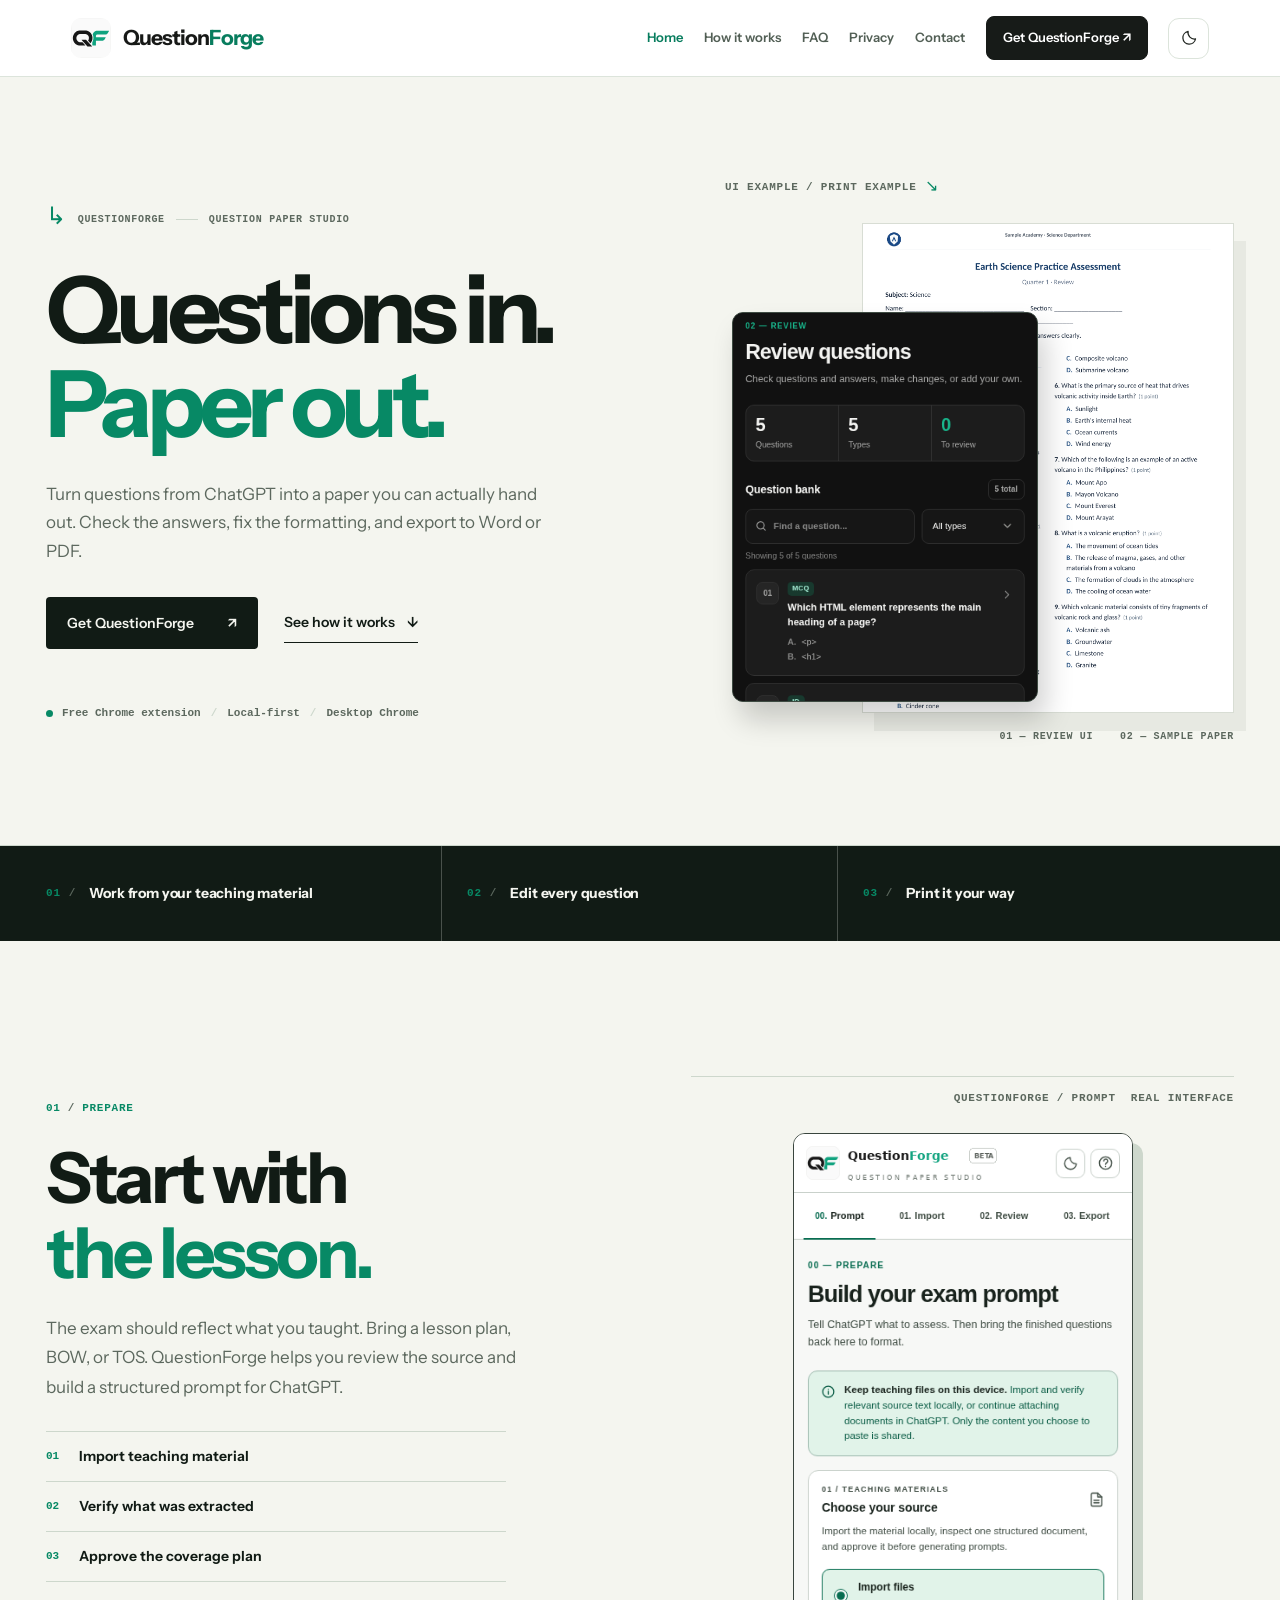
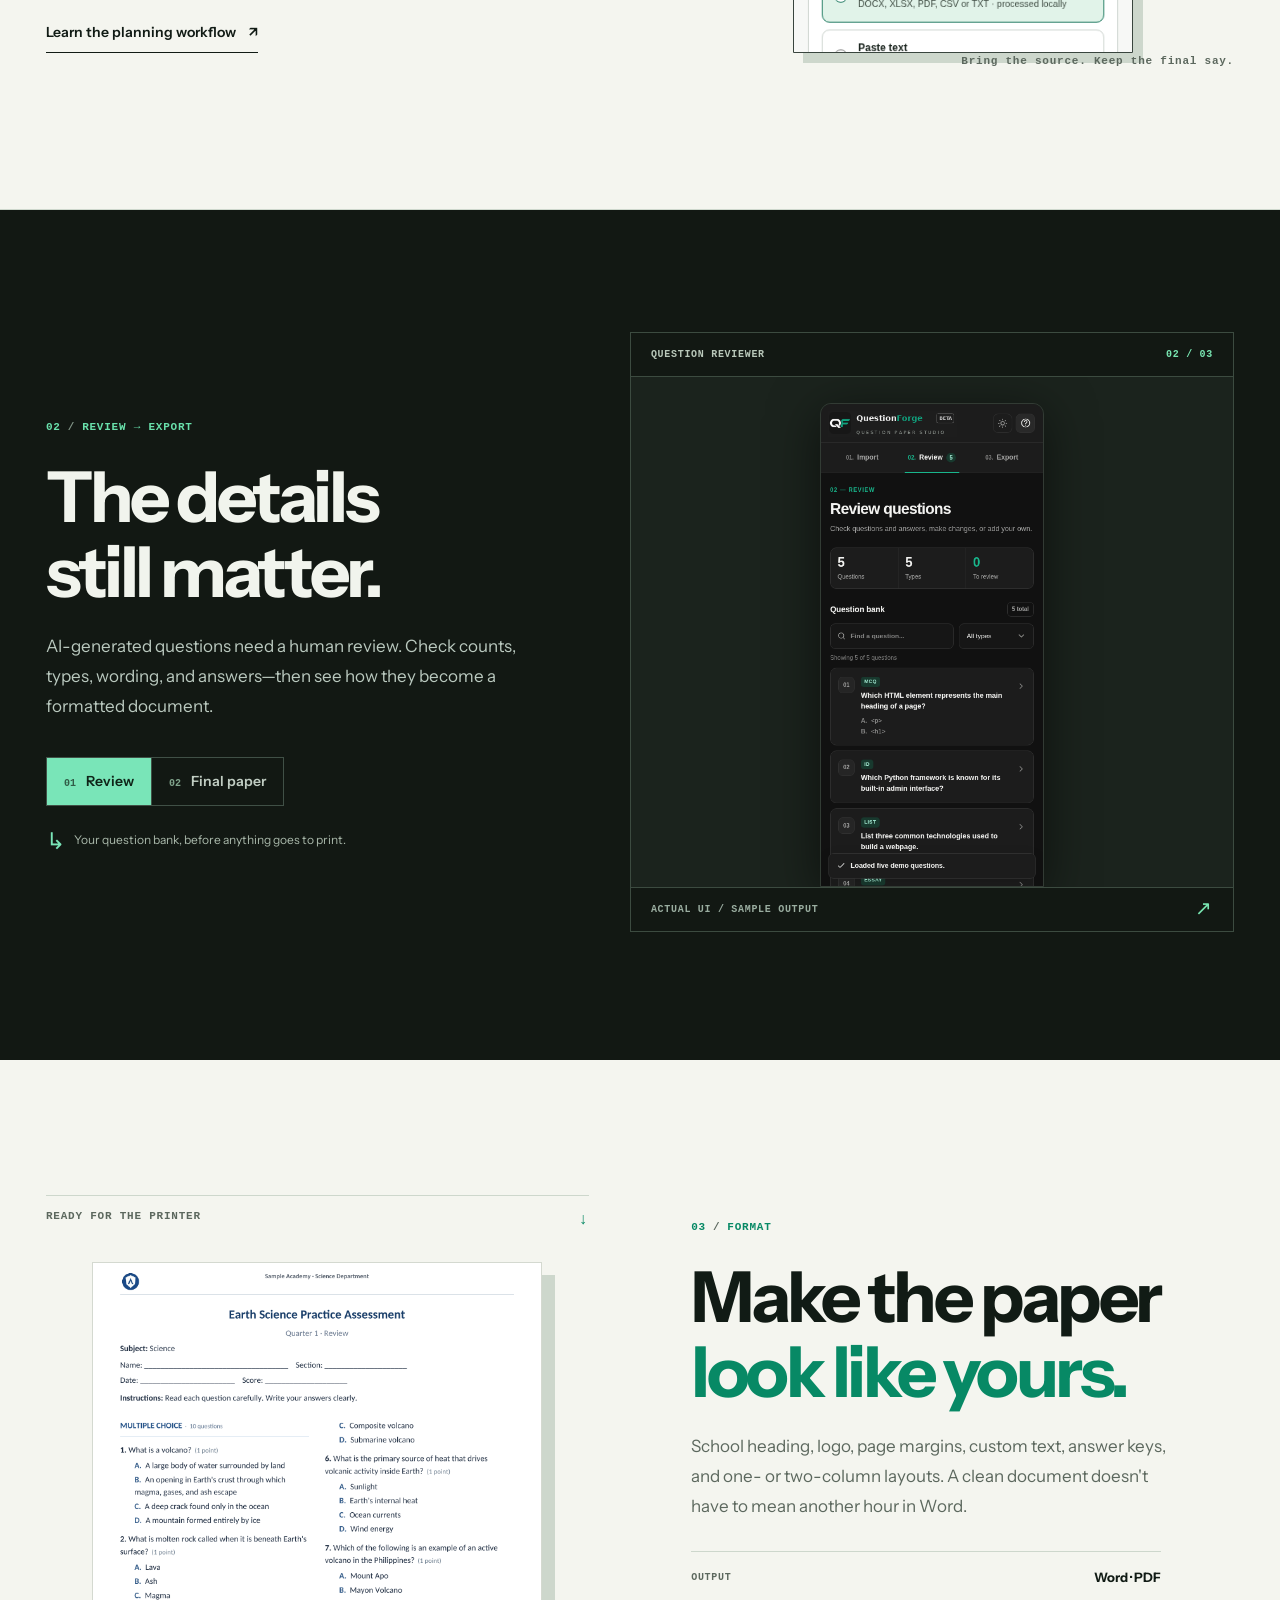
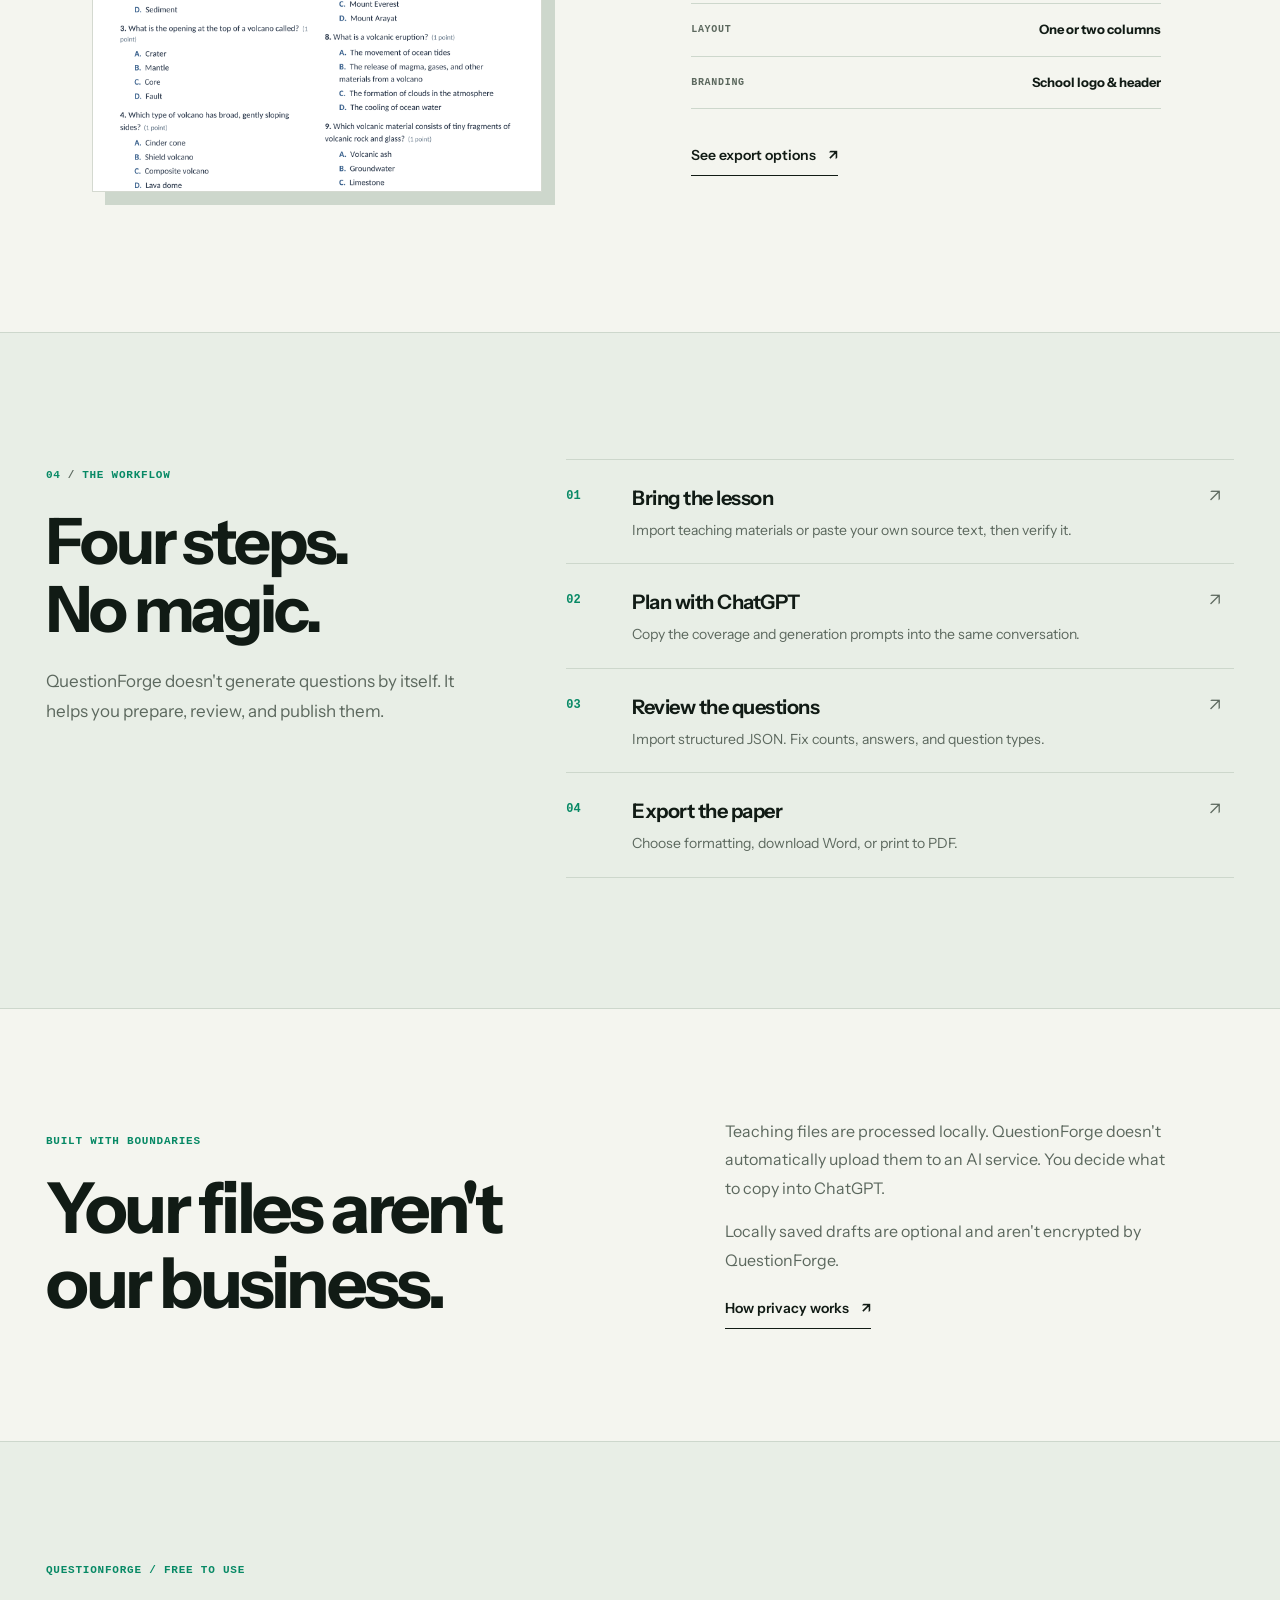
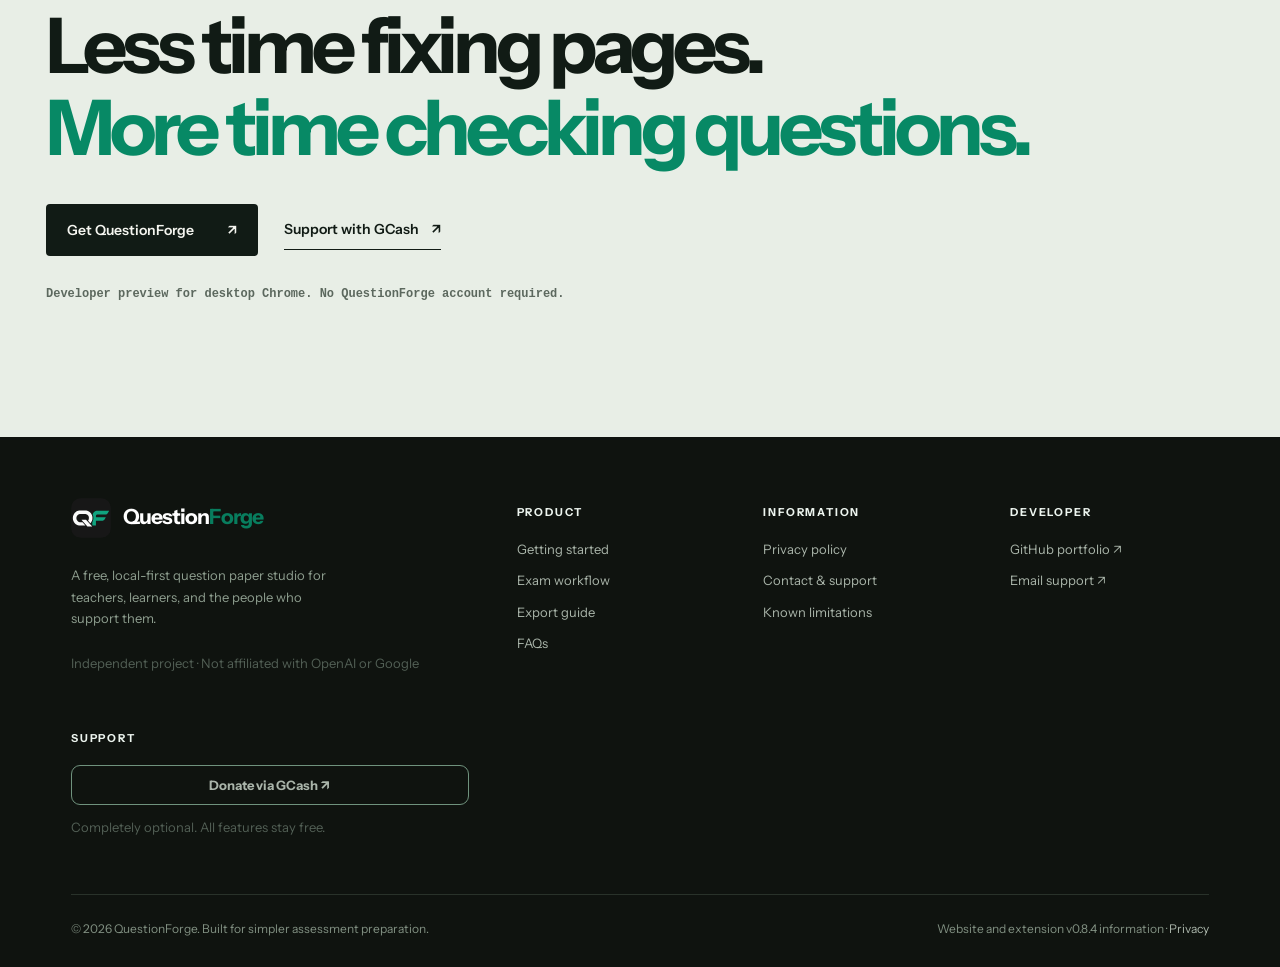
==== commit 701a1564: "Add QuestionForge extension and refresh website Add a Manifest V3 side-panel extension for reviewing" ====
--- a/index.html
+++ b/index.html
@@ -1,32 +1,102 @@
-<!DOCTYPE html><html lang="en"><head><meta charset="UTF-8"/><meta name="viewport" content="width=device-width,initial-scale=1"/><meta name="color-scheme" content="light dark"/><meta name="theme-color" content="#151917"/><meta name="description" content="Free Chrome extension for creating structured exams, reviewing questions, and exporting Word/PDF assessments."/><meta property="og:title" content="QuestionForge — Question Paper Studio"/><meta property="og:description" content="Free Chrome extension for creating structured exams, reviewing questions, and exporting Word/PDF assessments."/><meta property="og:type" content="website"/><link rel="icon" href="assets/favicon.png" type="image/png"/><script src="assets/theme-init.js"></script><link rel="stylesheet" href="assets/site.css"/><link rel="stylesheet" href="assets/theme.css"/><title>QuestionForge — Question Paper Studio</title></head><body><a class="skip" href="#main">Skip to content</a><header class="site-header"><div class="container header-inner"><a class="brand" href="index.html" aria-label="QuestionForge home"><img class="brand-logo theme-light-only" src="assets/qf-mark-light.svg" alt="" width="40" height="40"/><img class="brand-logo theme-dark-only" src="assets/qf-mark-dark.svg" alt="" width="40" height="40"/><span>Question<span class="forge">Forge</span></span></a><button class="menu-toggle" data-menu-toggle aria-controls="site-navigation" aria-expanded="false">Menu ☰</button><nav class="nav" id="site-navigation" aria-label="Main navigation"><a href="index.html" aria-current="page">Home</a><a href="guide.html">How it works</a><a href="faq.html">FAQ</a><a href="privacy.html">Privacy</a><a href="contact.html">Contact</a><a class="nav-cta" href="guide.html#install">Get QuestionForge <span aria-hidden="true">↗</span></a></nav><button class="theme-switch" type="button" data-theme-toggle aria-label="Switch to dark mode" title="Switch color theme"><svg class="theme-sun" xmlns="http://www.w3.org/2000/svg" width="18" height="18" viewBox="0 0 24 24" fill="none" stroke="currentColor" stroke-width="1.65" stroke-linecap="round" stroke-linejoin="round" aria-hidden="true"><circle cx="12" cy="12" r="4"/><path d="M12 2v2m0 16v2M4.93 4.93l1.42 1.42m11.3 11.3 1.42 1.42M2 12h2m16 0h2M4.93 19.07l1.42-1.42m11.3-11.3 1.42-1.42"/></svg><svg class="theme-moon" xmlns="http://www.w3.org/2000/svg" width="18" height="18" viewBox="0 0 24 24" fill="none" stroke="currentColor" stroke-width="1.65" stroke-linecap="round" stroke-linejoin="round" aria-hidden="true"><path d="M20.7 13.2A8.5 8.5 0 0 1 10.8 3.3 8.5 8.5 0 1 0 20.7 13.2Z"/></svg><span class="sr-only">Change color theme</span></button></div></header><main id="main"><section class="hero hero--editorial" aria-labelledby="hero-title">
-  <div class="container hero-editorial-layout">
-    <div class="hero-copy">
-      <p class="hero-kicker">QUESTIONFORGE <span aria-hidden="true">/</span> FOR TEACHERS</p>
-      <h1 id="hero-title">Good questions deserve a <span>well-made paper.</span></h1>
-      <p class="hero-deck">Bring questions from ChatGPT into one place, check the answers, and turn them into a clean Word or PDF exam. Start with a lesson plan, BOW, or TOS when you need to follow a specific curriculum.</p>
-      <div class="hero-editorial-actions">
-        <a class="hero-primary" href="guide.html#install">Get QuestionForge <span aria-hidden="true">↗</span></a>
-        <a class="hero-text-link" href="guide.html#workflow">See how it works <span aria-hidden="true">→</span></a>
+<!DOCTYPE html><html lang="en"><head><meta charset="UTF-8"/><meta name="viewport" content="width=device-width,initial-scale=1"/><meta name="color-scheme" content="light dark"/><meta name="theme-color" content="#151917"/><meta name="description" content="Free Chrome extension for creating structured exams, reviewing questions, and exporting Word/PDF assessments."/><meta property="og:title" content="QuestionForge — Question Paper Studio"/><meta property="og:description" content="Free Chrome extension for creating structured exams, reviewing questions, and exporting Word/PDF assessments."/><meta property="og:type" content="website"/><link rel="icon" href="assets/favicon.png" type="image/png"/><script src="assets/theme-init.js"></script><link rel="preconnect" href="https://fonts.googleapis.com"/><link rel="preconnect" href="https://fonts.gstatic.com" crossorigin/><link rel="stylesheet" href="https://fonts.googleapis.com/css2?family=Instrument+Sans:wght@400;500;600;700&amp;display=swap"/><link rel="stylesheet" href="assets/site.css"/><link rel="stylesheet" href="assets/theme.css"/><link rel="stylesheet" href="assets/mobile.css"/><link rel="stylesheet" href="assets/home.css"/><title>QuestionForge — Exam preparation, minus the formatting</title><link rel="stylesheet" href="assets/typography.css"/></head><body><a class="skip" href="#main">Skip to content</a><header class="site-header"><div class="container header-inner"><a class="brand" href="index.html" aria-label="QuestionForge home"><img class="brand-logo theme-light-only" src="assets/qf-mark-light.svg" alt="" width="40" height="40"/><img class="brand-logo theme-dark-only" src="assets/qf-mark-dark.svg" alt="" width="40" height="40"/><span>Question<span class="forge">Forge</span></span></a><button class="menu-toggle" type="button" data-menu-toggle aria-controls="site-navigation" aria-expanded="false" aria-label="Open navigation menu"><span class="menu-label">Menu</span><svg class="menu-glyph" viewBox="0 0 24 24" width="19" height="19" fill="none" stroke="currentColor" stroke-width="1.7" stroke-linecap="round" aria-hidden="true"><path class="menu-bars" d="M4 7h16M4 12h16M4 17h16"/><path class="menu-cross" d="M6 6l12 12M18 6L6 18"/></svg></button><nav class="nav" id="site-navigation" aria-label="Main navigation"><a href="index.html" aria-current="page">Home</a><a href="guide.html">How it works</a><a href="faq.html">FAQ</a><a href="privacy.html">Privacy</a><a href="contact.html">Contact</a><a class="nav-cta" href="guide.html#install">Get QuestionForge <span aria-hidden="true">↗</span></a></nav><button class="theme-switch" type="button" data-theme-toggle aria-label="Switch to dark mode" title="Switch color theme"><svg class="theme-sun" xmlns="http://www.w3.org/2000/svg" width="18" height="18" viewBox="0 0 24 24" fill="none" stroke="currentColor" stroke-width="1.65" stroke-linecap="round" stroke-linejoin="round" aria-hidden="true"><circle cx="12" cy="12" r="4"/><path d="M12 2v2m0 16v2M4.93 4.93l1.42 1.42m11.3 11.3 1.42 1.42M2 12h2m16 0h2M4.93 19.07l1.42-1.42m11.3-11.3 1.42-1.42"/></svg><svg class="theme-moon" xmlns="http://www.w3.org/2000/svg" width="18" height="18" viewBox="0 0 24 24" fill="none" stroke="currentColor" stroke-width="1.65" stroke-linecap="round" stroke-linejoin="round" aria-hidden="true"><path d="M20.7 13.2A8.5 8.5 0 0 1 10.8 3.3 8.5 8.5 0 1 0 20.7 13.2Z"/></svg><span class="sr-only">Change color theme</span></button></div></header><div class="nav-scrim" data-nav-scrim aria-hidden="true"></div><main id="main" class="home-page">
+  <section class="home-hero" aria-labelledby="home-title">
+    <div class="container home-hero-inner">
+      <div class="home-hero-copy">
+        <div class="home-meta"><span class="home-glyph" aria-hidden="true">↳</span> QUESTIONFORGE <span class="home-meta-rule"></span> QUESTION PAPER STUDIO</div>
+        <h1 id="home-title">Questions in.<br><span>Paper out.</span></h1>
+        <p class="home-deck">Turn questions from ChatGPT into a paper you can actually hand out. Check the answers, fix the formatting, and export to Word or PDF.</p>
+        <div class="home-hero-actions">
+          <a class="home-button home-button--dark" href="guide.html#install">Get QuestionForge <span aria-hidden="true">↗</span></a>
+          <a class="home-quiet-link" href="#how-it-works">See how it works <span aria-hidden="true">↓</span></a>
+        </div>
+        <div class="home-hero-footnote"><span class="home-footnote-dot" aria-hidden="true"></span> Free Chrome extension <span class="home-sep">/</span> Local-first <span class="home-sep">/</span> Desktop Chrome</div>
       </div>
-      <p class="hero-product-note">Free Chrome extension <span aria-hidden="true">·</span> Developer preview <span aria-hidden="true">·</span> No QuestionForge account</p>
+      <div class="home-hero-art" aria-label="Separate examples of the QuestionForge review interface and a formatted assessment">
+        <div class="home-hero-art-label" aria-hidden="true">UI EXAMPLE / PRINT EXAMPLE <span>↘</span></div>
+        <figure class="home-hero-paper"><img src="assets/hero-paper-sample.png" alt="A separate sample assessment paper exported from QuestionForge" width="1414" height="2000" fetchpriority="high"></figure>
+        <figure class="home-hero-editor"><img src="assets/hero-review-detail.png" alt="QuestionForge Review screen listing example questions" width="390" height="704" fetchpriority="high"></figure>
+        <span class="home-hero-art-caption" aria-hidden="true">01 — REVIEW UI &nbsp;&nbsp; 02 — SAMPLE PAPER</span>
+      </div>
     </div>
-    <div class="hero-showcase" aria-label="Preview of the QuestionForge review screen and a sample exported assessment">
-      <div class="showcase-gridline" aria-hidden="true"></div>
-      <figure class="showcase-sheet">
-        <div class="showcase-label">02 <span>/</span> FORMATTED PAPER</div>
-        <img src="assets/hero-paper-sample.png" alt="Sample Earth Science practice assessment formatted for Microsoft Word with two columns" width="1414" height="2000" fetchpriority="high"/>
-      </figure>
-      <figure class="showcase-sidebar">
-        <div class="showcase-label">01 <span>/</span> REVIEW QUESTIONS</div>
-        <img src="assets/hero-review-detail.png" alt="QuestionForge review panel showing questions, choices, and question-type labels" width="390" height="704" fetchpriority="high"/>
-      </figure>
-      <div class="showcase-caption">Actual interface and sample export <span aria-hidden="true">—</span> not a live demo</div>
+  </section>
+
+  <section class="home-rail" aria-label="QuestionForge at a glance">
+    <div class="container home-rail-grid">
+      <div><span class="home-rail-number">01 <span aria-hidden="true">/</span></span><span>Work from your teaching material</span></div>
+      <div><span class="home-rail-number">02 <span aria-hidden="true">/</span></span><span>Edit every question</span></div>
+      <div><span class="home-rail-number">03 <span aria-hidden="true">/</span></span><span>Print it your way</span></div>
     </div>
-  </div>
-</section>
-<section class="section"><div class="container"><div class="section-heading"><div><span class="eyebrow">Designed around the real workflow</span><h2>From a lesson to a polished assessment.</h2></div><p>Less reformatting. More time checking whether the questions teach and assess what matters.</p></div><div class="grid3"><div class="feature"><div class="icon" aria-hidden="true"><svg viewBox="0 0 24 24" fill="none" stroke="currentColor" stroke-width="1.8" stroke-linecap="round" stroke-linejoin="round" aria-hidden="true"><path d="M8 3H5a2 2 0 0 0-2 2v14a2 2 0 0 0 2 2h14a2 2 0 0 0 2-2V9l-6-6H8z"/><path d="M14 3v6h6M7 15l2 2 4-4"/></svg></div><div class="number">01 / PREPARE</div><h3>Work from your teaching materials</h3><p>Import supported lesson plans, BOWs, TOS documents, or curriculum guides. Review extracted content and use it to build a coverage-planning prompt.</p></div><div class="feature"><div class="icon" aria-hidden="true"><svg viewBox="0 0 24 24" fill="none" stroke="currentColor" stroke-width="1.8" stroke-linecap="round" stroke-linejoin="round" aria-hidden="true"><path d="m4 6 1.5 1.5L8 5m3 1h9M4 12l1.5 1.5L8 11m3 1h9M4 18l1.5 1.5L8 17m3 1h9"/></svg></div><div class="number">02 / REFINE</div><h3>Keep every question organized</h3><p>Import generated questions, check totals and answers, correct question types, and adjust the paper before exporting.</p></div><div class="feature"><div class="icon" aria-hidden="true"><svg viewBox="0 0 24 24" fill="none" stroke="currentColor" stroke-width="1.8" stroke-linecap="round" stroke-linejoin="round" aria-hidden="true"><path d="M8 3H6a2 2 0 0 0-2 2v14a2 2 0 0 0 2 2h12a2 2 0 0 0 2-2V7l-4-4H8z"/><path d="M15 3v5h5M8 13h8M8 17h6"/></svg></div><div class="number">03 / PUBLISH</div><h3>Make the document yours</h3><p>Export editable Word files or save PDFs with school branding, margins, custom headers, answer keys, and optional two-column layouts.</p></div></div></div></section>
-<section class="section alt"><div class="container visual-band"><div class="visual-copy"><span class="eyebrow">Curriculum-aware preparation</span><h2>Bring your lesson plan. Keep control.</h2><p class="lead">QuestionForge doesn't decide what your class should learn. It helps you prepare source-based prompts, then lets you verify the coverage plan and final questions.</p><ul class="bullets"><li>Structured extraction from DOCX, XLSX, TXT, CSV, and supported PDFs</li><li>Verify or correct content before using it</li><li>Generate coverage and exam prompts for ChatGPT</li><li>No built-in AI API or automatic document uploads</li></ul><a class="link-arrow" href="guide.html#workflow">Explore the workflow →</a></div><div class="visual-shot visual-shot--app"><div class="shot-caption"><img class="theme-light-only" src="assets/qf-mark-light.svg" alt="" width="20" height="20"/><img class="theme-dark-only" src="assets/qf-mark-dark.svg" alt="" width="20" height="20"/><span>THE PROMPT BUILDER</span><span>01 / 02</span></div><img class="app-screenshot theme-light-only" src="assets/prompt-builder.png" alt="QuestionForge prompt builder, light theme, using the correct QF monogram" loading="lazy" width="390" height="860"/><img class="app-screenshot theme-dark-only" src="assets/prompt-builder-dark.png" alt="QuestionForge prompt builder, dark theme, using the correct QF monogram" loading="lazy" width="390" height="860"/></div></div></section>
-<section class="section"><div class="container visual-band reversed"><div class="visual-copy"><span class="eyebrow">Review before printing</span><h2>Format with intention, not guesswork.</h2><p class="lead">A reliable assessment is more than nicely laid-out text. Use the Review screen to confirm the right question count, types, answers, and wording.</p><ul class="bullets"><li>Multiple choice, identification, enumeration, essay, and true/false</li><li>Editable question bank and answer-key options</li><li>School and subject details, logo, page margins, and columns</li><li>Microsoft Word and Chrome Save as PDF workflows</li></ul><a class="link-arrow" href="guide.html#document-export">Read the formatting guide →</a></div><div class="visual-shot visual-shot--app"><div class="shot-caption"><img class="theme-light-only" src="assets/qf-mark-light.svg" alt="" width="20" height="20"/><img class="theme-dark-only" src="assets/qf-mark-dark.svg" alt="" width="20" height="20"/><span>THE QUESTION REVIEWER</span><span>02 / 02</span></div><img class="app-screenshot" src="assets/question-review.png" alt="QuestionForge dark-mode review screen with the updated QF icon, question counts, and editable questions" loading="lazy" width="390" height="850"/></div></div></section>
-<section class="section alt"><div class="container"><div class="section-heading"><div><span class="eyebrow">Simple by design</span><h2>Four steps. One clear process.</h2></div></div><div class="step-grid"><div class="step"><span class="num">STEP 01</span><h3>Import & verify</h3><p>Choose teaching material or paste text. Compare the extraction with the original before approving it.</p></div><div class="step"><span class="num">STEP 02</span><h3>Plan the coverage</h3><p>Copy a structured prompt into ChatGPT. Review the proposed assessment allocation.</p></div><div class="step"><span class="num">STEP 03</span><h3>Generate & check</h3><p>Ask ChatGPT for questions, import structured JSON, fix parsing errors, and review answers.</p></div><div class="step"><span class="num">STEP 04</span><h3>Export</h3><p>Choose formatting, preview the paper, and download Word or print a PDF.</p></div></div></div></section>
-<section class="section"><div class="container"><div class="privacy-strip"><div><span class="eyebrow">Your materials stay in your hands</span><h3>Local-first, with clear choices.</h3><p>Files are processed in your browser. QuestionForge doesn't automatically send them to an AI provider. Copying and pasting content into another service is your choice and is governed by that service's privacy rules.</p></div><a class="link-arrow" href="privacy.html">Read our privacy policy →</a></div></div></section>
-<section class="bottom-cta"><div class="container"><div><span class="eyebrow" style="color:#82d5b4">Get started</span><h2>Your next assessment, made clearer.</h2><p>QuestionForge is currently available as a locally installable Chrome extension. Install locally from the production ZIP and follow the guide.</p></div><a class="button green" href="guide.html#install">Installation instructions <span aria-hidden="true">↗</span></a><a class="bottom-donate-link" href="contact.html#support-the-project">Donate via GCash <span aria-hidden="true">↗</span></a></div></section></main><footer class="footer"><div class="container"><div class="footer-main"><div><a class="brand" href="index.html"><img src="assets/qf-mark-dark.svg" width="40" height="40" alt=""/> <span>Question<span class="forge">Forge</span></span></a><p class="brand-note">A free, local-first question paper studio for teachers, learners, and the people who support them.</p><span class="note">Independent project · Not affiliated with OpenAI or Google</span></div><div><h4>Product</h4><div class="footer-links"><a href="guide.html">Getting started</a><a href="guide.html#workflow">Exam workflow</a><a href="guide.html#document-export">Export guide</a><a href="faq.html">FAQs</a></div></div><div><h4>Information</h4><div class="footer-links"><a href="privacy.html">Privacy policy</a><a href="contact.html">Contact & support</a><a href="guide.html#limitations">Known limitations</a></div></div><div><h4>Developer</h4><div class="footer-links"><a href="https://github.com/xf00889" rel="noopener noreferrer" target="_blank">GitHub portfolio ↗</a><a href="mailto:hutchiejn@gmail.com">Email support ↗</a></div></div><div><h4>Support</h4><div class="footer-links footer-support-links"><a class="support-button support-button--donate" href="contact.html#support-the-project">Donate via GCash ↗</a><span class="note">Completely optional. All features stay free.</span></div></div></div><div class="footer-bottom"><span>© 2026 QuestionForge. Built for simpler assessment preparation.</span><span>Website and extension v0.8.4 information · <a href="privacy.html">Privacy</a></span></div></div></footer><script src="assets/site.js" defer></script></body></html>+  </section>
+
+  <section class="home-chapter home-chapter--plan" id="prepare">
+    <div class="container home-chapter-grid">
+      <div class="home-chapter-copy">
+        <span class="home-chapter-index">01 <span>/</span> PREPARE</span>
+        <h2>Start with<br><em>the lesson.</em></h2>
+        <p>The exam should reflect what you taught. Bring a lesson plan, BOW, or TOS. QuestionForge helps you review the source and build a structured prompt for ChatGPT.</p>
+        <div class="home-line-list"><div><span>01</span> Import teaching material</div><div><span>02</span> Verify what was extracted</div><div><span>03</span> Approve the coverage plan</div></div>
+        <a class="home-inline-cta" href="guide.html#workflow">Learn the planning workflow <span aria-hidden="true">↗</span></a>
+      </div>
+      <div class="home-chapter-media home-chapter-media--plan">
+        <div class="home-media-topline"><span>QUESTIONFORGE / PROMPT</span><span>REAL INTERFACE</span></div>
+        <div class="home-screen-stack">
+          
+          <img class="home-plan-image theme-light-only" src="assets/prompt-builder.png" alt="QuestionForge's lesson-source and exam-prompt builder" width="390" height="860" loading="lazy"><img class="home-plan-image theme-dark-only" src="assets/prompt-builder-dark.png" alt="QuestionForge dark theme prompt builder" width="390" height="860" loading="lazy">
+        </div>
+        <p class="home-media-note">Bring the source. Keep the final say.</p>
+      </div>
+    </div>
+  </section>
+
+  <section class="home-demo" id="review" aria-labelledby="demo-heading">
+    <div class="container home-demo-grid">
+      <div class="home-demo-intro">
+        <span class="home-chapter-index">02 <span>/</span> REVIEW → EXPORT</span>
+        <h2 id="demo-heading">The details<br>still matter.</h2>
+        <p>AI-generated questions need a human review. Check counts, types, wording, and answers—then see how they become a formatted document.</p>
+        <div class="home-demo-tabs" role="group" aria-label="Preview a QuestionForge screen">
+          <button class="home-demo-tab active" type="button" data-preview="review" aria-pressed="true"><span>01</span> Review</button>
+          <button class="home-demo-tab" type="button" data-preview="export" aria-pressed="false"><span>02</span> Final paper</button>
+        </div>
+        <div class="home-demo-note" aria-live="polite"><span class="home-demo-marker" aria-hidden="true">↳</span><span id="demo-description">Your question bank, before anything goes to print.</span></div>
+      </div>
+      <div class="home-demo-display" id="demo-display" data-view="review">
+        <div class="home-demo-top"><span id="demo-top-label">QUESTION REVIEWER</span><span>02 / 03</span></div>
+        <div class="home-demo-image-wrap"><img src="assets/question-review.png" width="390" height="850" alt="QuestionForge's editable question bank" id="demo-image" loading="lazy"></div>
+        <div class="home-demo-bottom"><span>ACTUAL UI / SAMPLE OUTPUT</span><span aria-hidden="true">↗</span></div>
+      </div>
+    </div>
+  </section>
+
+  <section class="home-chapter home-chapter--export" id="export">
+    <div class="container home-chapter-grid home-chapter-grid--reverse">
+      <div class="home-chapter-copy">
+        <span class="home-chapter-index">03 <span>/</span> FORMAT</span>
+        <h2>Make the paper<br><em>look like yours.</em></h2>
+        <p>School heading, logo, page margins, custom text, answer keys, and one- or two-column layouts. A clean document doesn't have to mean another hour in Word.</p>
+        <div class="home-spec-list"><div><span>OUTPUT</span><strong>Word · PDF</strong></div><div><span>LAYOUT</span><strong>One or two columns</strong></div><div><span>BRANDING</span><strong>School logo &amp; header</strong></div></div>
+        <a class="home-inline-cta" href="guide.html#document-export">See export options <span aria-hidden="true">↗</span></a>
+      </div>
+      <div class="home-export-display" aria-label="Example formatted assessment paper">
+        <div class="home-export-label">READY FOR THE PRINTER <span aria-hidden="true">↓</span></div>
+        <img src="assets/hero-paper-sample.png" alt="Formatted example exam paper with name, score, and numbered questions" width="1414" height="2000" loading="lazy">
+      </div>
+    </div>
+  </section>
+
+  <section class="home-steps" id="how-it-works" aria-labelledby="steps-title">
+    <div class="container home-steps-layout">
+      <div class="home-steps-heading"><span class="home-chapter-index">04 <span>/</span> THE WORKFLOW</span><h2 id="steps-title">Four steps.<br>No magic.</h2><p>QuestionForge doesn't generate questions by itself. It helps you prepare, review, and publish them.</p></div>
+      <ol class="home-step-list">
+        <li><span>01</span><div><h3>Bring the lesson</h3><p>Import teaching materials or paste your own source text, then verify it.</p></div><span aria-hidden="true">↗</span></li>
+        <li><span>02</span><div><h3>Plan with ChatGPT</h3><p>Copy the coverage and generation prompts into the same conversation.</p></div><span aria-hidden="true">↗</span></li>
+        <li><span>03</span><div><h3>Review the questions</h3><p>Import structured JSON. Fix counts, answers, and question types.</p></div><span aria-hidden="true">↗</span></li>
+        <li><span>04</span><div><h3>Export the paper</h3><p>Choose formatting, download Word, or print to PDF.</p></div><span aria-hidden="true">↗</span></li>
+      </ol>
+    </div>
+  </section>
+
+  <section class="home-privacy" aria-labelledby="privacy-title"><div class="container home-privacy-layout"><div><span class="home-chapter-index">BUILT WITH BOUNDARIES</span><h2 id="privacy-title">Your files aren't<br>our business.</h2></div><div><p>Teaching files are processed locally. QuestionForge doesn't automatically upload them to an AI service. You decide what to copy into ChatGPT.</p><p>Locally saved drafts are optional and aren't encrypted by QuestionForge.</p><a class="home-inline-cta" href="privacy.html">How privacy works <span aria-hidden="true">↗</span></a></div></div></section>
+
+  <section class="home-ending"><div class="container home-ending-inner"><span class="home-chapter-index">QUESTIONFORGE / FREE TO USE</span><h2>Less time fixing pages.<br><span>More time checking questions.</span></h2><div class="home-ending-actions"><a class="home-button home-button--dark" href="guide.html#install">Get QuestionForge <span aria-hidden="true">↗</span></a><a href="contact.html#support-the-project" class="home-quiet-link">Support with GCash <span aria-hidden="true">↗</span></a></div><p>Developer preview for desktop Chrome. No QuestionForge account required.</p></div></section>
+</main><footer class="footer"><div class="container"><div class="footer-main"><div><a class="brand" href="index.html"><img src="assets/qf-mark-dark.svg" width="40" height="40" alt=""/> <span>Question<span class="forge">Forge</span></span></a><p class="brand-note">A free, local-first question paper studio for teachers, learners, and the people who support them.</p><span class="note">Independent project · Not affiliated with OpenAI or Google</span></div><div><h4>Product</h4><div class="footer-links"><a href="guide.html">Getting started</a><a href="guide.html#workflow">Exam workflow</a><a href="guide.html#document-export">Export guide</a><a href="faq.html">FAQs</a></div></div><div><h4>Information</h4><div class="footer-links"><a href="privacy.html">Privacy policy</a><a href="contact.html">Contact & support</a><a href="guide.html#limitations">Known limitations</a></div></div><div><h4>Developer</h4><div class="footer-links"><a href="https://github.com/xf00889" rel="noopener noreferrer" target="_blank">GitHub portfolio ↗</a><a href="mailto:hutchiejn@gmail.com">Email support ↗</a></div></div><div><h4>Support</h4><div class="footer-links footer-support-links"><a class="support-button support-button--donate" href="contact.html#support-the-project">Donate via GCash ↗</a><span class="note">Completely optional. All features stay free.</span></div></div></div><div class="footer-bottom"><span>© 2026 QuestionForge. Built for simpler assessment preparation.</span><span>Website and extension v0.8.4 information · <a href="privacy.html">Privacy</a></span></div></div></footer><script src="assets/site.js" defer></script><script src="assets/home.js" defer></script></body></html>
--- a/assets/theme.css
+++ b/assets/theme.css
@@ -196,3 +196,80 @@
 .gcash-original-details{margin-top:11px}
 .gcash-original-details summary{cursor:pointer;color:var(--theme-accent);font-weight:650;font-size:12px;line-height:1.5;padding:10px 0}
 .gcash-original-details img{width:min(100%,290px);height:auto;aspect-ratio:1080/2041;background:#fff;margin:12px auto 4px;border-radius:11px}
+
+
+/* v1.8: fix 404 CTA contrast in dark mode and add contact icons. */
+.error-home-link.button.dark {
+  display: inline-flex;
+  align-items: center;
+  gap: 15px;
+  min-height: 50px;
+  padding: 12px 21px;
+  background: #18211b;
+  border-color: #18211b;
+  color: #ffffff;
+  font-weight: 750;
+}
+.error-home-link.button.dark:hover {
+  background: #294132;
+  border-color: #294132;
+  color: #ffffff;
+}
+:root[data-theme="dark"] .error-home-link.button.dark {
+  background: #e9f2eb;
+  border-color: #e9f2eb;
+  color: #111a14;
+}
+:root[data-theme="dark"] .error-home-link.button.dark:hover {
+  background: #a4e7c9;
+  border-color: #a4e7c9;
+  color: #101a13;
+}
+.error-home-link.button.dark:focus-visible {
+  outline: 3px solid var(--theme-focus);
+  outline-offset: 3px;
+}
+.contact-card-top {
+  display: flex;
+  align-items: center;
+  gap: 12px;
+  min-width: 0;
+}
+.contact-card-icon {
+  display: inline-flex;
+  flex: 0 0 43px;
+  width: 43px;
+  height: 43px;
+  align-items: center;
+  justify-content: center;
+  border-radius: 11px;
+  background: var(--theme-raised);
+  border: 1px solid var(--theme-stroke);
+  color: var(--theme-accent);
+}
+.contact-card-top .card-label {
+  line-height: 1.5;
+}
+.contact-card:hover .contact-card-icon {
+  border-color: var(--theme-accent);
+}
+@media (max-width: 380px) {
+  .contact-card-icon { flex-basis: 39px; width: 39px; height: 39px; }
+  .contact-card-top { gap: 10px; }
+}
+
+/* v2.0: product documentation gallery, no decorative icon cards. */
+.guide-screens{display:grid;grid-template-columns:repeat(3,minmax(0,1fr));gap:20px;margin:34px 0 30px}
+.guide-screen{min-width:0;margin:0;border-top:1px solid var(--theme-stroke)}
+.guide-screen figcaption{display:flex;flex-direction:column;gap:5px;padding:15px 0 14px}
+.guide-screen figcaption span{font:750 10px/1.5 ui-monospace,SFMono-Regular,Consolas,monospace;letter-spacing:.085em;color:var(--theme-accent)}
+.guide-screen figcaption strong{font-size:14px;line-height:1.4;letter-spacing:-.015em;color:var(--theme-headline)}
+.guide-screen img{display:block;width:100%;height:320px;object-fit:cover;object-position:center top;border:1px solid var(--theme-stroke);border-radius:7px;box-shadow:0 2px 9px rgba(0,0,0,.045)}
+:root[data-theme=dark] .guide-screen img{box-shadow:0 2px 12px rgba(0,0,0,.16)}
+@media(max-width:760px){
+ .guide-screens{display:flex;gap:14px;overflow-x:auto;scroll-snap-type:x mandatory;scrollbar-width:thin;margin:28px 0 29px;padding:0 0 13px}
+ .guide-screen{flex:0 0 min(70vw,260px);scroll-snap-align:start}
+ .guide-screen img{width:100%;height:330px;max-height:none}
+}
+@media(max-width:400px){.guide-screen{flex-basis:min(77vw,255px)}.guide-screen img{height:300px}}
+@media(prefers-reduced-motion:reduce){.guide-screens{scroll-behavior:auto}}
--- a/assets/mobile.css
+++ b/assets/mobile.css
@@ -0,0 +1,137 @@
+/* QuestionForge website v1.7 — mobile-first polish.
+   Preserves desktop layout; styles scoped primarily to <=760px. */
+.nav-scrim,.showcase-mobile-hint,.mobile-install-note{display:none}
+.menu-cross{display:none}
+@media (max-width:760px){
+  :root{--header-h:68px}
+  body{font-size:15px;line-height:1.65}
+  .container{padding-inline:clamp(18px,5vw,24px)}
+  .site-header{isolation:isolate}
+  .header-inner{min-height:var(--header-h);gap:10px;justify-content:flex-start}
+  .brand{font-size:18px;letter-spacing:-.65px;gap:9px;min-width:0}
+  .brand-logo,.brand img{width:35px;height:35px;flex:0 0 35px}
+  .theme-switch{order:2;margin-left:auto;width:44px;height:44px;flex:0 0 44px;border-radius:11px}
+  .menu-toggle{order:3;display:inline-flex;align-items:center;justify-content:center;gap:6px;width:auto;min-height:44px;padding:9px 12px;border-radius:11px;border:1px solid var(--theme-stroke);color:var(--theme-text);background:var(--theme-surface);font-size:12px;line-height:1;font-weight:750;cursor:pointer;white-space:nowrap;margin-left:0}
+  .menu-toggle .menu-glyph{flex-shrink:0}
+  .menu-toggle[aria-expanded="true"] .menu-bars{display:none}
+  .menu-toggle[aria-expanded="true"] .menu-cross{display:block}
+  .nav-scrim{position:fixed;inset:var(--header-h) 0 0;z-index:40;background:rgba(3,11,6,.5);backdrop-filter:blur(2px)}
+  body.mobile-nav-open{overflow:hidden}
+  body.mobile-nav-open .nav-scrim{display:block}
+  .nav{position:absolute;z-index:51;top:var(--header-h);right:0;left:0;display:none;flex-direction:column;align-items:stretch;gap:0;order:4;max-height:calc(100dvh - var(--header-h) - 8px);overflow-y:auto;padding:12px clamp(18px,5vw,24px) 22px;background:var(--theme-nav);border-bottom:1px solid var(--theme-stroke);box-shadow:0 14px 34px rgba(0,0,0,.16)}
+  .nav.open{display:flex}
+  .nav a{display:flex;align-items:center;min-height:46px;padding:12px 14px;border-radius:9px;font-size:15px;color:var(--theme-text)}
+  .nav a:hover,.nav a[aria-current="page"]{background:var(--theme-elevated)}
+  .nav .nav-cta{margin-top:11px;justify-content:center;min-height:48px;font-size:14px}
+  /* Lead with product purpose and a single strong CTA. */
+  .hero.hero--editorial{padding-block:54px 52px;overflow:hidden}
+  .hero-editorial-layout{gap:28px}
+  .hero-kicker{font-size:10px;letter-spacing:1.35px;margin-bottom:17px}
+  .hero--editorial h1{font-size:clamp(39px,9.2vw,56px);line-height:1.09;letter-spacing:-2.2px;margin:0 0 21px;max-width:680px;text-wrap:balance}
+  .hero--editorial .hero-deck{font-size:15px;line-height:1.7;max-width:600px}
+  .hero-editorial-actions{display:grid;grid-template-columns:minmax(0,1fr);gap:11px;margin:26px 0 20px}
+  .hero-primary{display:flex;justify-content:space-between;min-height:52px;padding-inline:18px;font-size:14px;border-radius:9px}
+  .hero-text-link{display:inline-flex;align-items:center;gap:9px;min-height:44px;padding:9px 0;font-size:14px}
+  .hero-product-note{margin:0;padding-top:15px;font-size:11px;line-height:1.8}
+  .mobile-install-note{display:block;font-size:12px;line-height:1.55;color:var(--theme-sub);margin:9px 0 0}
+  .mobile-install-note--guide{padding:11px 13px;border-left:2px solid var(--theme-accent);margin:13px 0}
+  /* Touch-friendly horizontal preview gallery. The desktop overlap is unchanged. */
+  .hero-showcase{height:auto!important;width:100%;max-width:none;margin:0;overflow:visible;border:0;background:transparent;border-radius:0}
+  .showcase-gridline,.showcase-caption{display:none}
+  .showcase-track{display:flex;align-items:stretch;gap:12px;overflow-x:auto;overflow-y:hidden;padding:5px 5px 13px;scroll-padding-inline:5px;scroll-snap-type:x mandatory;overscroll-behavior-x:contain;-webkit-overflow-scrolling:touch;scrollbar-width:thin;scrollbar-color:var(--theme-stroke) transparent}
+  .showcase-track:focus-visible{outline:2px solid var(--theme-accent);outline-offset:2px;border-radius:10px}
+  .showcase-sidebar,.showcase-sheet{position:relative;inset:auto;order:1;flex:0 0 min(84%,340px);width:auto;height:380px;scroll-snap-align:start;scroll-snap-stop:always;margin:0;overflow:hidden;transform:none;border:1px solid var(--theme-stroke);border-radius:12px;box-shadow:0 12px 26px rgba(0,0,0,.09)}
+  .showcase-sheet{order:2;background:#fff}
+  .showcase-sidebar{background:#171917}
+  .showcase-sidebar img,.showcase-sheet img{display:block;width:100%;height:calc(100% - 36px);object-fit:cover;object-position:top center}
+  .showcase-label{height:36px;padding:9px 12px;font-size:9px;letter-spacing:.7px}
+  .showcase-mobile-hint{display:flex;align-items:center;justify-content:space-between;gap:12px;margin:5px 5px 0;font-size:11px;color:var(--theme-sub);line-height:1.5}
+  .showcase-mobile-hint span{font-size:19px;color:var(--theme-accent)}
+  .section{padding-block:64px}
+  .section-heading{margin-bottom:25px}
+  .section-heading h2,.section h2{font-size:clamp(30px,7.4vw,39px);line-height:1.16;letter-spacing:-1.2px}
+  .section-heading p{font-size:14px;line-height:1.65}
+  .grid3{gap:12px}
+  .feature{padding:23px 22px;border-radius:12px}
+  .feature .icon{width:40px;height:40px}
+  .feature h3{font-size:18px;margin-top:20px}
+  .feature p{font-size:14px;line-height:1.7}
+  .visual-band{gap:26px}
+  .visual-copy .lead{font-size:15px;line-height:1.72;margin:14px 0}
+  .bullets{gap:13px;margin:21px 0 23px}
+  .bullets li{line-height:1.65;gap:12px}
+  .visual-shot.visual-shot--app{min-height:0;padding:0;align-items:center;overflow:visible}
+  .visual-shot--app .shot-caption{width:min(100%,350px);font-size:10px;margin-bottom:14px}
+  .visual-shot--app .app-screenshot{width:min(100%,320px);max-height:450px;border-radius:12px;object-fit:cover;object-position:top center}
+  .visual-band.reversed .visual-copy{order:0}
+  .step-grid{grid-template-columns:1fr 1fr;gap:24px 18px}
+  .step{padding-top:16px}
+  .step h3{font-size:16px;margin:11px 0 7px}
+  .step p{font-size:13px;line-height:1.65}
+  .privacy-strip{padding:25px 22px;gap:20px}
+  .privacy-strip h3{font-size:23px}
+  .privacy-strip p{line-height:1.7}
+  .bottom-cta{padding:60px 0}
+  .bottom-cta .container{display:grid;gap:20px}
+  .bottom-cta h2{font-size:33px}
+  .bottom-cta p{font-size:14px;line-height:1.7}
+  .bottom-cta .button{margin:0;min-height:50px;justify-content:center}
+  .bottom-donate-link{display:inline-block;padding-block:10px;white-space:normal}
+  /* Guide and legal pages: compact horizontal section navigation. */
+  .page-hero{padding:44px 0 42px}
+  .page-hero h1{font-size:clamp(35px,8.3vw,44px);line-height:1.13;letter-spacing:-1.5px;margin-block:12px 16px}
+  .page-hero p{font-size:15px;line-height:1.7}
+  .content-layout{padding-top:25px;padding-bottom:70px}
+  .toc{display:flex;flex-wrap:nowrap;align-items:center;gap:8px;overflow-x:auto;overflow-y:hidden;padding:4px 0 14px;margin:0 0 30px;scrollbar-width:thin;scrollbar-color:var(--theme-stroke) transparent;-webkit-overflow-scrolling:touch;scroll-snap-type:x proximity}
+  .toc strong{display:none}
+  .toc a{display:inline-flex;align-items:center;min-height:40px;flex:0 0 auto;scroll-snap-align:start;border:1px solid var(--theme-stroke);border-radius:40px;padding:8px 13px;white-space:nowrap;font-size:12px;line-height:1.35}
+  .article{max-width:100%;min-width:0;overflow-wrap:anywhere}
+  .article section{margin-bottom:44px;scroll-margin-top:90px}
+  .article h2{font-size:clamp(23px,5.8vw,29px);letter-spacing:-.7px}
+  .article h3{font-size:17px}
+  .article p,.article li{font-size:14px;line-height:1.75}
+  .article ol,.article ul{padding-left:21px}
+  .article li{margin-bottom:11px}
+  .article pre{max-width:100%;overflow-x:auto;word-break:normal;overflow-wrap:anywhere}
+  .article .callout{padding:17px 18px}
+  .download-box{padding:20px;gap:12px}
+  .download-box .button,.download-box .button.dark{display:flex;justify-content:center;width:100%;min-height:50px;text-align:center}
+  .download-box code{overflow-wrap:anywhere;word-break:break-all}
+  .screenshot-pair{display:flex;gap:12px;overflow-x:auto;scroll-snap-type:x mandatory;scrollbar-width:thin;padding:0 0 12px}
+  .screenshot-pair img{flex:0 0 72%;width:72%;height:280px;max-height:none;scroll-snap-align:start;object-fit:cover;object-position:top center;border-radius:12px}
+  .contact-grid{grid-template-columns:1fr;gap:12px;margin:18px 0 25px}
+  .contact-card{padding:23px;gap:10px}
+  .contact-card strong{font-size:17px}
+  .gcash-donation{grid-template-columns:minmax(0,1fr);gap:22px;padding:24px 19px;margin:0 0 32px;border-radius:13px}
+  .gcash-donation h2{font-size:clamp(29px,7vw,36px);line-height:1.17}
+  .gcash-donation-copy{min-width:0}
+  .gcash-donation-visual{width:100%;min-width:0}
+  .gcash-scan-panel{padding:18px 12px}
+  .gcash-donation-visual .gcash-scan-image{width:min(100%,270px)}
+  .gcash-download{display:flex;justify-content:center;min-height:50px;width:100%}
+  .footer{padding:48px 0 28px}
+  .footer-main{grid-template-columns:1fr 1fr;gap:30px 18px}
+  .footer-main>div:first-child{grid-column:1/-1}
+  .footer .brand-note{max-width:330px;margin:13px 0}
+  .footer h4{margin:0 0 13px}
+  .footer-links{gap:12px}
+  .footer a:not(.brand){line-height:1.5}
+  .footer-bottom{margin-top:40px;padding-top:20px;line-height:1.8}
+}
+@media(max-width:380px){
+  .brand{font-size:16px;gap:6px}
+  .brand-logo,.brand img{width:31px;height:31px;flex-basis:31px}
+  .header-inner{gap:7px}
+  .theme-switch{width:42px;height:42px;flex-basis:42px}
+  .menu-toggle{min-height:42px;padding:8px 10px}
+  .hero--editorial h1{font-size:clamp(36px,10.5vw,42px);letter-spacing:-1.8px}
+  .showcase-sidebar,.showcase-sheet{height:328px;flex-basis:86%}
+  .step-grid{grid-template-columns:1fr}
+}
+@media(min-width:761px){
+  .showcase-track{display:contents}
+  .showcase-mobile-hint{display:none}
+}
+@media(prefers-reduced-motion:reduce){
+  .showcase-track,.screenshot-pair,.toc{scroll-behavior:auto}
+}
--- a/assets/home.css
+++ b/assets/home.css
@@ -0,0 +1,231 @@
+/* QuestionForge homepage v1.9. Original editorial direction informed by
+   ponytail.dev's restrained type, numbered sections, and real demonstrations.
+   Instrument Sans is loaded by the site; no analytics or external UI dependencies. */
+.home-page{
+  --qf-bg:#f4f5ef;
+  --qf-text:#111b15;
+  --qf-accent:#078965;
+  --qf-muted:#5c685e;
+  --qf-border:#cdd7cc;
+  --qf-soft:#e8eee6;
+  --qf-paper:#fff;
+  --qf-dark:#121813;
+  --qf-label:ui-monospace,"SFMono-Regular",Consolas,monospace;
+  background:var(--qf-bg);
+  color:var(--qf-text);
+}
+:root[data-theme=dark] .home-page{
+  --qf-bg:#151c17;
+  --qf-text:#f2f5ef;
+  --qf-accent:#63dbab;
+  --qf-muted:#acbaae;
+  --qf-border:#36453a;
+  --qf-soft:#202c23;
+  --qf-paper:#161f19;
+  --qf-dark:#0c130f;
+}
+.home-page section{scroll-margin-top:86px}
+.home-page .container{max-width:1240px}
+.home-page h1,.home-page h2,.home-page h3,.home-page p{margin-top:0}
+.home-page a:focus-visible,.home-page button:focus-visible{outline:3px solid var(--qf-accent);outline-offset:5px}
+.home-chapter-index,.home-meta,.home-hero-art-label,.home-hero-art-caption,.home-media-topline,.home-media-note,.home-rail-number,.home-demo-top,.home-demo-bottom,.home-export-label,.home-spec-list span{
+  font:700 11px/1.5 var(--qf-label);letter-spacing:.07em;
+}
+.home-hero{background:var(--qf-bg);border-bottom:1px solid var(--qf-border);padding:98px 0 90px;overflow:hidden}
+.home-hero-inner{display:grid;grid-template-columns:minmax(0,1.08fr) minmax(0,.92fr);gap:clamp(42px,5vw,85px);align-items:center}
+.home-hero-copy{min-width:0;position:relative;z-index:3}
+.home-meta{display:flex;align-items:center;gap:11px;color:var(--qf-muted);font-size:10px;white-space:nowrap}
+.home-glyph{font-size:24px;color:var(--qf-accent);line-height:1;transform:translateY(-1px)}
+.home-meta-rule{height:1px;width:22px;background:var(--qf-border)}
+.home-page .home-hero h1{font-weight:850;font-size:clamp(63px,7.25vw,110px);letter-spacing:-.071em;line-height:.99;margin:32px -35px 28px 0;color:var(--qf-text)}
+.home-page .home-hero h1 span{color:var(--qf-accent)}
+.home-deck{color:var(--qf-muted);font-size:17px;line-height:1.7;max-width:520px;margin-bottom:0}
+.home-hero-actions,.home-ending-actions{display:flex;align-items:center;flex-wrap:wrap;gap:26px;margin-top:31px}
+.home-button{display:inline-flex;align-items:center;justify-content:space-between;gap:33px;min-height:52px;padding:13px 20px;border:1px solid transparent;font-weight:750;font-size:14px;text-decoration:none;border-radius:4px;transition:background .16s ease,color .16s ease}
+.home-button--dark{background:var(--qf-text);color:var(--qf-bg)}
+.home-button--dark:hover{background:var(--qf-accent);color:#05140d}
+.home-quiet-link,.home-inline-cta{display:inline-flex;align-items:center;gap:12px;color:var(--qf-text);text-decoration:none;font-weight:700;font-size:14px;border-bottom:1px solid var(--qf-text);padding:8px 0}
+.home-quiet-link:hover,.home-inline-cta:hover{color:var(--qf-accent);border-color:var(--qf-accent)}
+.home-hero-footnote{display:flex;align-items:center;flex-wrap:wrap;gap:8px;margin-top:55px;color:var(--qf-muted);font:600 11px/1.7 var(--qf-label)}
+.home-sep{color:var(--qf-border);margin:0 2px}
+.home-footnote-dot{height:7px;width:7px;background:var(--qf-accent);border-radius:50%;flex-shrink:0;margin-right:1px}
+.home-hero-art{position:relative;height:580px;min-width:0;isolation:isolate}
+.home-hero-art-label{position:absolute;top:0;left:8px;color:var(--qf-muted);z-index:4;display:flex;gap:8px;align-items:center}
+.home-hero-art-label span{font-size:16px;color:var(--qf-accent)}
+.home-hero-paper,.home-hero-editor{position:absolute;margin:0;overflow:hidden;background:#fff}
+.home-hero-paper{width:72%;right:0;top:48px;height:490px;border:1px solid #d8ddd4;box-shadow:12px 18px 0 rgba(54,79,61,.07);z-index:1}
+.home-hero-paper img{display:block;width:100%;height:auto;object-fit:cover;object-position:top center}
+.home-hero-editor{left:3%;top:137px;width:59%;height:390px;border-radius:11px;background:#151918;border:1px solid #3e4b42;box-shadow:8px 18px 28px rgba(0,0,0,.18);z-index:2}
+.home-hero-editor img{display:block;width:100%;height:auto;object-fit:cover;object-position:top center}
+.home-hero-art-caption{position:absolute;bottom:11px;right:0;color:var(--qf-muted);font-size:10px}
+.home-rail{background:var(--qf-text);color:var(--qf-bg)}
+.home-rail-grid{display:grid;grid-template-columns:repeat(3,minmax(0,1fr));gap:0}
+.home-rail-grid>div{display:flex;align-items:center;gap:13px;min-height:95px;border-right:1px solid color-mix(in srgb,var(--qf-bg) 25%,transparent);font-weight:650;font-size:14px;padding:20px 20px 20px 0}
+.home-rail-grid>div:not(:first-child){padding-left:25px}
+.home-rail-grid>div:last-child{border:0}
+.home-rail-number{color:var(--qf-accent);white-space:nowrap}
+.home-rail-number span{color:var(--qf-muted)}
+.home-chapter{padding:135px 0 140px;border-bottom:1px solid var(--qf-border);background:var(--qf-bg)}
+.home-chapter-grid{display:grid;grid-template-columns:minmax(0,1fr) minmax(0,1fr);gap:clamp(55px,8vw,140px);align-items:center}
+.home-chapter-grid--reverse .home-chapter-copy{order:2}
+.home-chapter-grid--reverse .home-export-display{order:1}
+.home-chapter-index{display:inline-flex;align-items:center;gap:7px;color:var(--qf-accent)}
+.home-chapter-index span{color:var(--qf-muted)}
+.home-page .home-chapter h2,.home-page .home-demo h2,.home-page .home-steps h2,.home-page .home-privacy h2{
+  font-size:clamp(50px,5.5vw,76px);font-weight:800;line-height:1.06;letter-spacing:-.061em;color:inherit;margin:23px 0 23px;
+}
+.home-chapter h2 em{font-style:normal;color:var(--qf-accent)}
+.home-chapter-copy>p,.home-demo-intro>p,.home-steps-heading>p{font-size:17px;line-height:1.75;color:var(--qf-muted);max-width:480px;margin:0 0 25px}
+.home-line-list{margin:28px 0 31px;border-top:1px solid var(--qf-border);max-width:460px}
+.home-line-list>div{display:flex;align-items:center;gap:20px;border-bottom:1px solid var(--qf-border);padding:13px 0;font-size:14px;font-weight:650}
+.home-line-list span{font:650 11px/1.4 var(--qf-label);color:var(--qf-accent)}
+.home-chapter-media{min-width:0;position:relative;border-top:1px solid var(--qf-border);padding-top:13px}
+.home-media-topline{display:flex;justify-content:space-between;gap:15px;color:var(--qf-muted)}
+.home-chapter-media--plan{display:flex;flex-direction:column;align-items:flex-end}
+.home-chapter-media .home-screen-stack{width:100%;display:flex;justify-content:center;margin:26px 0 0}
+.home-plan-image{width:min(340px,90%);max-height:520px;object-fit:cover;object-position:top center;display:block;border-radius:12px 12px 0 0;border:1px solid #39453e;box-shadow:10px 10px 0 var(--qf-border)}
+.home-media-note{font:600 11px/1.5 var(--qf-label);color:var(--qf-muted);margin:18px 0 0}
+.home-inline-cta{font-size:14px}
+.home-demo{background:var(--qf-dark);color:#f1f4ed;padding:122px 0 128px;overflow:hidden}
+.home-demo-grid{display:grid;grid-template-columns:minmax(0,.9fr) minmax(0,1.1fr);align-items:center;gap:clamp(48px,7vw,110px)}
+.home-demo .home-chapter-index{color:#69e0ab}
+.home-demo .home-chapter-index span{color:#839688}
+.home-page .home-demo h2{color:#f1f4ed}
+.home-demo-intro>p{color:#bac9bf}
+.home-demo-tabs{display:flex;gap:0;border:1px solid #405046;width:fit-content;margin-top:36px}
+.home-demo-tab{padding:12px 17px;background:transparent;color:#c1cdc3;border:0;border-right:1px solid #405046;cursor:pointer;font-size:14px;font-weight:750;white-space:nowrap;transition:background .15s}
+.home-demo-tab:last-child{border-right:0}
+.home-demo-tab span{font:650 10px/1 var(--qf-label);margin-right:7px;color:#80a48c}
+.home-demo-tab:hover{background:#26342b}
+.home-demo-tab.active{background:#79e5b8;color:#0f2418}
+.home-demo-tab.active span{color:#315c47}
+.home-demo-note{display:flex;gap:9px;align-items:flex-start;margin-top:24px;color:#a9b8aa;font-size:12px;max-width:350px;line-height:1.65}
+.home-demo-marker{font-size:23px;color:#79e5b8;line-height:1;flex-shrink:0}
+.home-demo-display{border:1px solid #3c4b40;max-height:640px;overflow:hidden;min-width:0}
+.home-demo-top,.home-demo-bottom{display:flex;justify-content:space-between;align-items:center;padding:14px 20px;color:#b9c8ba;font-size:10px;gap:20px}
+.home-demo-top{border-bottom:1px solid #3c4b40}
+.home-demo-top span:last-child{color:#78e5b1}
+.home-demo-bottom{border-top:1px solid #3c4b40;color:#9aada0}
+.home-demo-bottom span:last-child{font-size:20px;line-height:.75;color:#78e5b1}
+.home-demo-image-wrap{display:flex;align-items:flex-start;justify-content:center;padding:26px 20px 0;background:#1b231d;height:510px;overflow:hidden}
+.home-demo-image-wrap img{display:block;height:auto;max-height:100%;width:auto;max-width:min(390px,100%);object-fit:contain;object-position:top center;border:1px solid #323b34;border-radius:11px 11px 0 0;box-shadow:0 10px 50px #0008}
+.home-demo-display[data-view=export] .home-demo-image-wrap{background:#e5e9e2}
+.home-demo-display[data-view=export] .home-demo-image-wrap img{max-width:min(350px,100%);border-radius:0;border-color:#d3d9d0;box-shadow:0 8px 26px #0002}
+.home-chapter--export{background:var(--qf-bg)}
+.home-export-display{border-top:1px solid var(--qf-border);min-width:0;padding-top:12px}
+.home-export-label{display:flex;justify-content:space-between;color:var(--qf-muted)}
+.home-export-label span{color:var(--qf-accent);font-size:16px}
+.home-export-display img{display:block;width:86%;max-width:450px;max-height:530px;object-fit:cover;object-position:top center;margin:30px auto 0;background:#fff;border:1px solid #d4d9d0;box-shadow:13px 13px 0 var(--qf-border)}
+.home-spec-list{margin:29px 0 27px;max-width:470px;border-top:1px solid var(--qf-border)}
+.home-spec-list>div{display:flex;justify-content:space-between;gap:17px;align-items:center;border-bottom:1px solid var(--qf-border);padding:15px 0}
+.home-spec-list span{color:var(--qf-muted);font-size:10px}
+.home-spec-list strong{font-size:13px;text-align:right}
+.home-steps{padding:126px 0 130px;background:var(--qf-soft);border-bottom:1px solid var(--qf-border)}
+.home-steps-layout{display:grid;grid-template-columns:.77fr 1.23fr;gap:clamp(55px,8vw,150px)}
+.home-page .home-steps h2{font-size:clamp(47px,5vw,72px)}
+.home-step-list{list-style:none;padding:0;margin:0;border-top:1px solid var(--qf-border)}
+.home-step-list li{display:grid;grid-template-columns:50px minmax(0,1fr) 25px;gap:16px;align-items:start;border-bottom:1px solid var(--qf-border);padding:22px 0}
+.home-step-list li>span:first-child{color:var(--qf-accent);font:750 12px/1.5 var(--qf-label);padding-top:5px}
+.home-step-list li>span:last-child{font-size:18px;color:var(--qf-muted)}
+.home-step-list h3{color:var(--qf-text);font-size:20px;letter-spacing:-.03em;margin:0 0 4px}
+.home-step-list p{font-size:14px;line-height:1.6;color:var(--qf-muted);max-width:460px;margin:0}
+.home-privacy{background:var(--qf-bg);padding:108px 0 112px;border-bottom:1px solid var(--qf-border)}
+.home-privacy-layout{display:grid;grid-template-columns:1fr .85fr;gap:80px;align-items:center}
+.home-page .home-privacy h2{margin:20px 0 0}
+.home-privacy-layout>div:last-child{max-width:440px}
+.home-privacy-layout>div:last-child p{font-size:16px;line-height:1.8;color:var(--qf-muted);margin:0 0 14px}
+.home-ending{background:var(--qf-soft);padding:112px 0 120px}
+.home-page .home-ending h2{font-size:clamp(48px,6vw,84px);font-weight:850;line-height:1.07;letter-spacing:-.065em;color:var(--qf-text);margin:25px 0 0}
+.home-ending h2 span{color:var(--qf-accent)}
+.home-ending-actions{margin:35px 0 28px}
+.home-ending-inner>p{font:600 12px/1.7 var(--qf-label);color:var(--qf-muted)}
+/* Theme-specific image only on user preference, not OS choice. */
+.home-chapter-media .home-screen-stack source{display:none}
+:root[data-theme=dark] .home-chapter-media .home-plan-image{filter:none}
+@media(max-width:1080px){
+  .home-hero{padding:76px 0 72px}
+  .home-hero-inner{gap:38px}
+  .home-page .home-hero h1{font-size:clamp(61px,7vw,89px);margin-right:0}
+  .home-hero-art{height:500px}
+  .home-hero-paper{height:410px}
+  .home-hero-editor{height:330px;top:122px}
+  .home-chapter{padding:100px 0}
+  .home-chapter-grid,.home-demo-grid{gap:54px}
+  .home-page .home-chapter h2,.home-page .home-demo h2{font-size:clamp(46px,5.2vw,65px)}
+}
+@media(max-width:760px){
+  .home-page section{scroll-margin-top:70px}
+  .home-hero{padding:58px 0 58px}
+  .home-hero-inner,.home-chapter-grid,.home-demo-grid,.home-steps-layout,.home-privacy-layout{display:grid;grid-template-columns:1fr;gap:40px}
+  .home-page .home-hero h1{font-size:clamp(59px,11.4vw,89px);line-height:.98;letter-spacing:-.072em;margin:22px 0}
+  .home-meta{font-size:9px;gap:8px;letter-spacing:.055em}
+  .home-glyph{font-size:20px}
+  .home-deck{font-size:15px;max-width:570px}
+  .home-hero-actions{gap:17px;margin-top:24px}
+  .home-hero-footnote{margin-top:29px;font-size:10px;line-height:1.8}
+  .home-hero-art{height:430px;max-width:535px;width:100%;margin:0 auto}
+  .home-hero-paper{height:360px;top:37px;right:5%;width:69%}
+  .home-hero-editor{height:290px;top:104px;left:5%;width:57%}
+  .home-hero-art-caption{bottom:0;right:4%}
+  .home-rail-grid{grid-template-columns:1fr;gap:0}
+  .home-rail-grid>div,.home-rail-grid>div:not(:first-child){min-height:60px;padding:14px 0;border:0;border-bottom:1px solid color-mix(in srgb,var(--qf-bg) 25%,transparent);font-size:12px}
+  .home-rail-grid>div:last-child{border:0}
+  .home-chapter,.home-demo,.home-steps,.home-privacy,.home-ending{padding:78px 0}
+  .home-page .home-chapter h2,.home-page .home-demo h2,.home-page .home-steps h2,.home-page .home-privacy h2{font-size:clamp(46px,8.7vw,65px)}
+  .home-chapter-copy>p,.home-demo-intro>p,.home-steps-heading>p{font-size:15px}
+  .home-chapter-grid--reverse .home-chapter-copy,.home-chapter-grid--reverse .home-export-display{order:initial}
+  .home-chapter-media{max-width:580px;width:100%;margin:auto}
+  .home-chapter-media .home-screen-stack{margin-top:17px}
+  .home-plan-image{max-height:450px;width:min(310px,82%)}
+  .home-demo-grid{gap:34px}
+  .home-demo-image-wrap{height:440px}
+  .home-demo-display{max-width:570px;width:100%;margin:auto}
+  .home-export-display{max-width:580px;width:100%;margin:auto}
+  .home-export-display img{max-height:470px;width:78%}
+  .home-steps-layout{gap:28px}
+  .home-privacy-layout{gap:28px}
+  .home-ending-actions{gap:16px}
+}
+@media(max-width:440px){
+  .home-hero{padding:42px 0 52px}
+  .home-page .home-hero h1{font-size:clamp(51px,12.9vw,61px);letter-spacing:-.07em;margin:22px 0 20px}
+  .home-deck{font-size:15px;line-height:1.65}
+  .home-hero-actions{display:grid;gap:10px}
+  .home-button{width:100%;min-height:51px}
+  .home-quiet-link{justify-self:start}
+  .home-hero-footnote{gap:6px}
+  .home-hero-art{height:350px}
+  .home-hero-paper{height:295px;top:32px;width:70%}
+  .home-hero-editor{height:248px;top:83px;left:3%;width:60%}
+  .home-chapter,.home-demo,.home-steps,.home-privacy,.home-ending{padding:67px 0}
+  .home-page .home-chapter h2,.home-page .home-demo h2,.home-page .home-steps h2,.home-page .home-privacy h2{font-size:clamp(42px,10vw,50px)}
+  .home-chapter-grid,.home-hero-inner{gap:28px}
+  .home-media-topline{font-size:9px}
+  .home-demo-tabs{width:100%;display:grid;grid-template-columns:1fr 1fr}
+  .home-demo-tab{padding:13px 10px;text-align:center}
+  .home-demo-image-wrap{height:390px;padding:16px 12px 0}
+  .home-demo-top,.home-demo-bottom{padding:12px 14px;font-size:9px}
+  .home-export-display img{max-height:410px;width:90%}
+  .home-page .home-ending h2{font-size:clamp(41px,9.5vw,56px)}
+  .home-ending-actions{display:grid;gap:8px}
+  .home-spec-list strong{font-size:12px}
+  .home-step-list li{grid-template-columns:37px minmax(0,1fr) 15px;gap:10px}
+}
+@media(prefers-reduced-motion:reduce){.home-page *{transition:none!important}}
+/* Explicitly alternate real product screenshots with the site's selected theme. */
+.home-chapter-media .home-screen-stack .home-plan-image.theme-light-only,
+.home-chapter-media .home-screen-stack .home-plan-image.theme-dark-only{display:block}
+:root[data-theme=light] .home-chapter-media .home-screen-stack .home-plan-image.theme-dark-only{display:none}
+:root[data-theme=dark] .home-chapter-media .home-screen-stack .home-plan-image.theme-light-only{display:none}
+/* Begin stacking the homepage below small desktop widths without altering header navigation. */
+@media(min-width:761px) and (max-width:900px){
+  .home-hero-inner{grid-template-columns:minmax(0,1fr);gap:38px}
+  .home-page .home-hero h1{font-size:clamp(65px,8vw,85px)}
+  .home-hero-art{max-width:520px;width:100%;margin:0 auto}
+  .home-chapter-grid,.home-demo-grid,.home-steps-layout,.home-privacy-layout{grid-template-columns:1fr;gap:44px}
+  .home-chapter-media,.home-demo-display,.home-export-display{max-width:570px;width:100%;margin:0 auto}
+}
+
+/* v2.0: reinforce typography-led treatment of the feature rail. */
+.home-rail-grid>div{font-weight:700;letter-spacing:-.012em}
+.home-rail-number{font-size:11px;letter-spacing:.09em}
--- a/assets/typography.css
+++ b/assets/typography.css
@@ -0,0 +1,41 @@
+/* QuestionForge v2.1 — Instrument Sans typography
+   Hosted through Google Fonts; fallback is local system sans-serif.
+   No font binaries are bundled with this repository. */
+:root {
+  --font: "Instrument Sans", "Segoe UI Variable", "Segoe UI", Arial, sans-serif;
+  --heading-font: "Instrument Sans", "Segoe UI Variable", "Segoe UI", Arial, sans-serif;
+}
+html { font-synthesis: none; }
+body { font-family: var(--font); font-weight: 400; }
+button, input, select, textarea { font-family: inherit; }
+h1, h2, h3, h4, .brand, .nav, .button, .hero-primary, .hero-text-link {
+  font-family: var(--heading-font);
+}
+.brand { font-weight: 700; letter-spacing: -.045em; }
+.nav a { font-weight: 600; }
+.section h2, .bottom-cta h2, .page-hero h1 { font-weight: 700; }
+.feature h3, .contact-card strong, .article h2, .article h3 { font-weight: 700; }
+.article p, .article li { font-weight: 400; }
+.home-page .home-hero h1 {
+  font-family: var(--heading-font);
+  font-weight: 700;
+  letter-spacing: -.061em;
+  line-height: 1.015;
+}
+.home-page .home-chapter h2,
+.home-page .home-demo h2,
+.home-page .home-steps h2,
+.home-page .home-privacy h2 {
+  font-family: var(--heading-font);
+  font-weight: 700;
+  letter-spacing: -.049em;
+}
+.home-page .home-step-list h3 {font-weight: 650; letter-spacing: -.025em;}
+.home-button,.home-demo-tab,.home-quiet-link,.home-inline-cta {font-weight: 600;}
+.home-deck, .home-chapter-copy>p, .home-demo-intro>p, .home-steps-heading>p {
+  font-weight: 400;
+}
+/* Keep the existing monospace micro-labels, indexes, and code styling. */
+@media(max-width:760px){
+  .home-page .home-hero h1 { letter-spacing:-.053em; line-height:1.035; }
+}
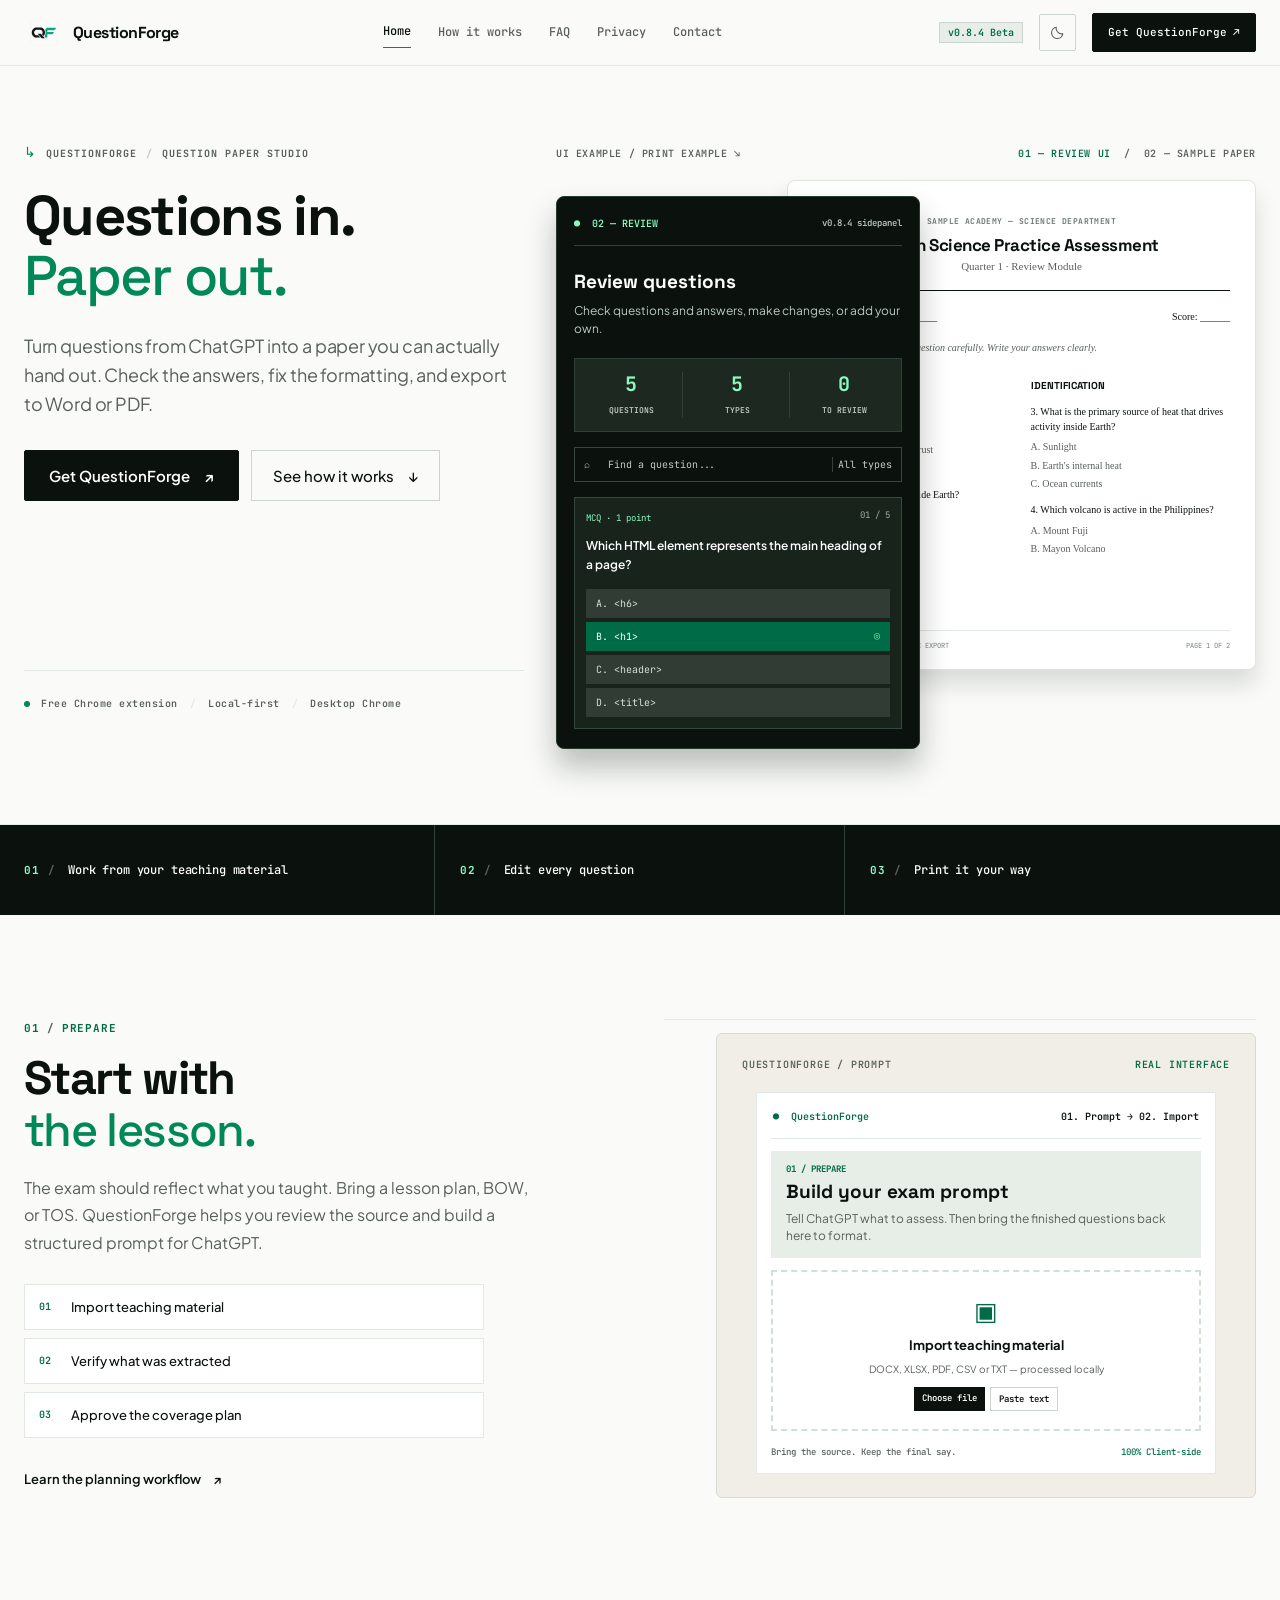
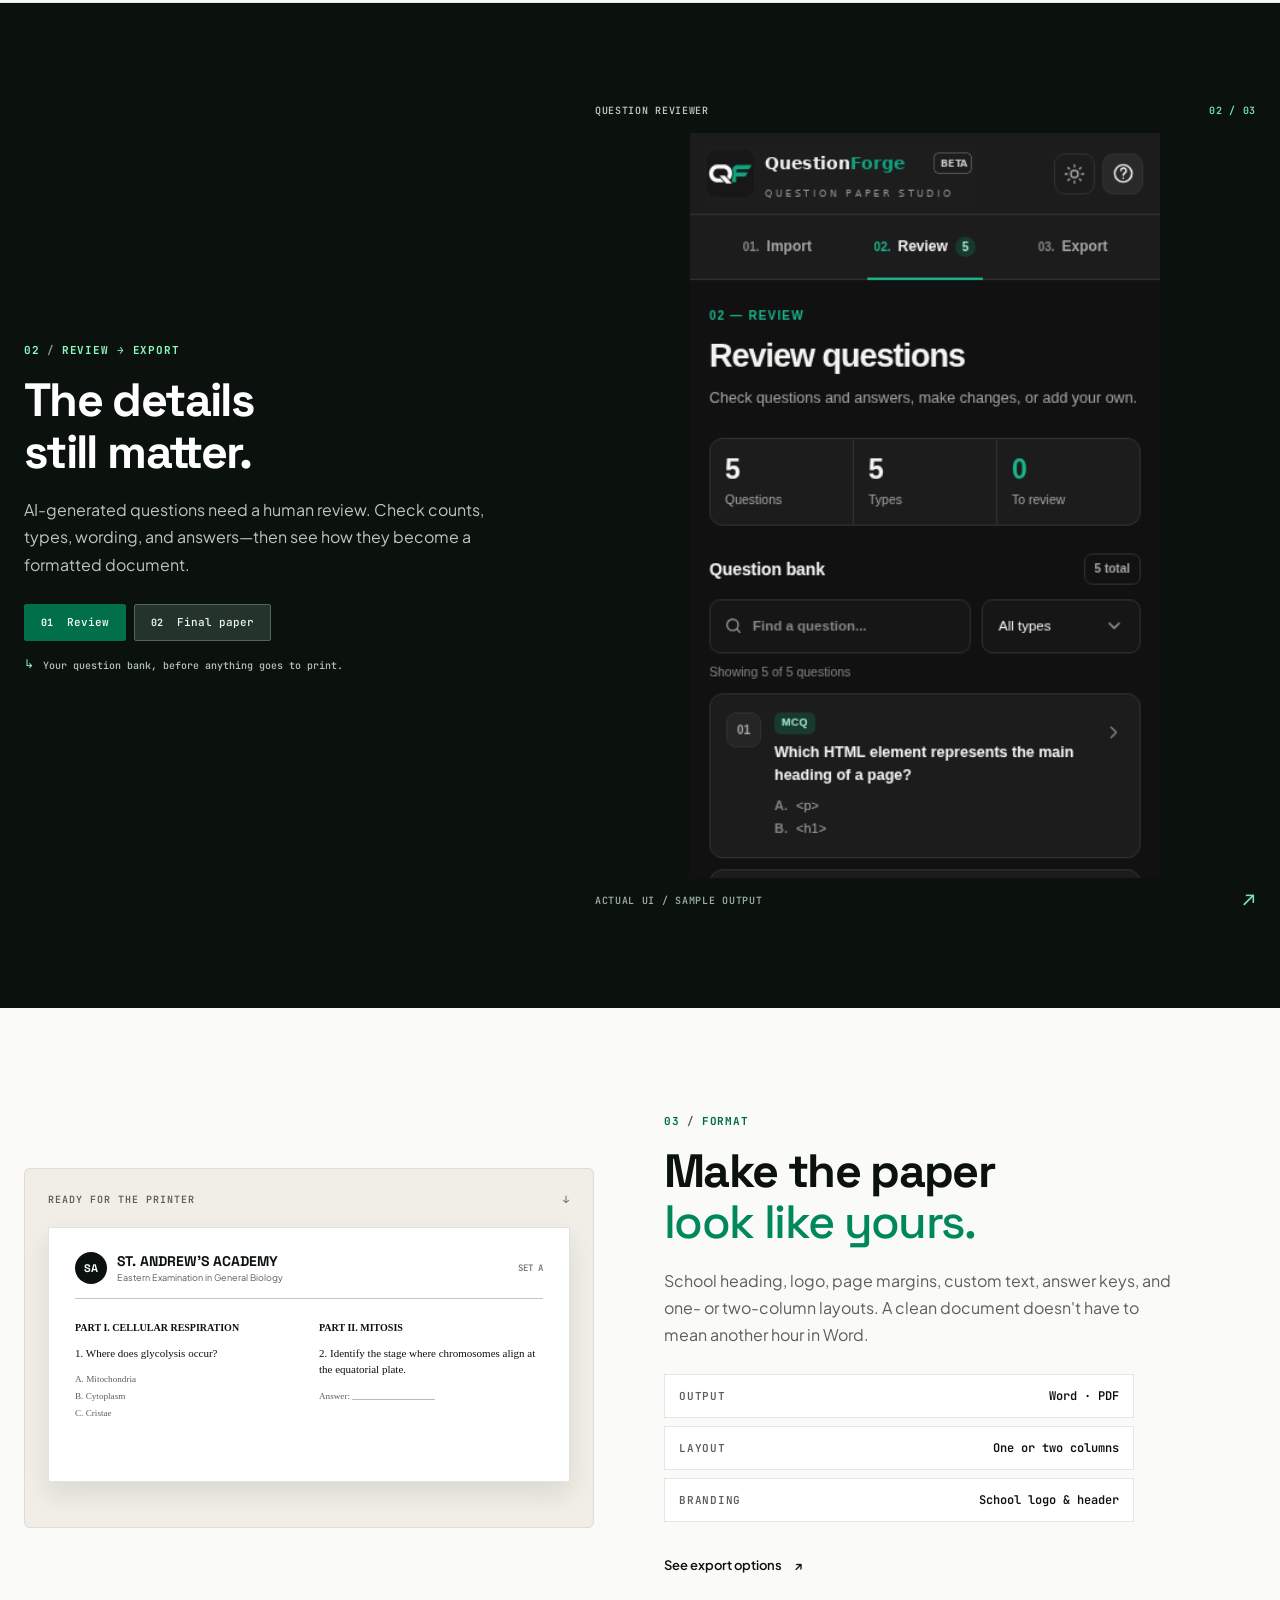
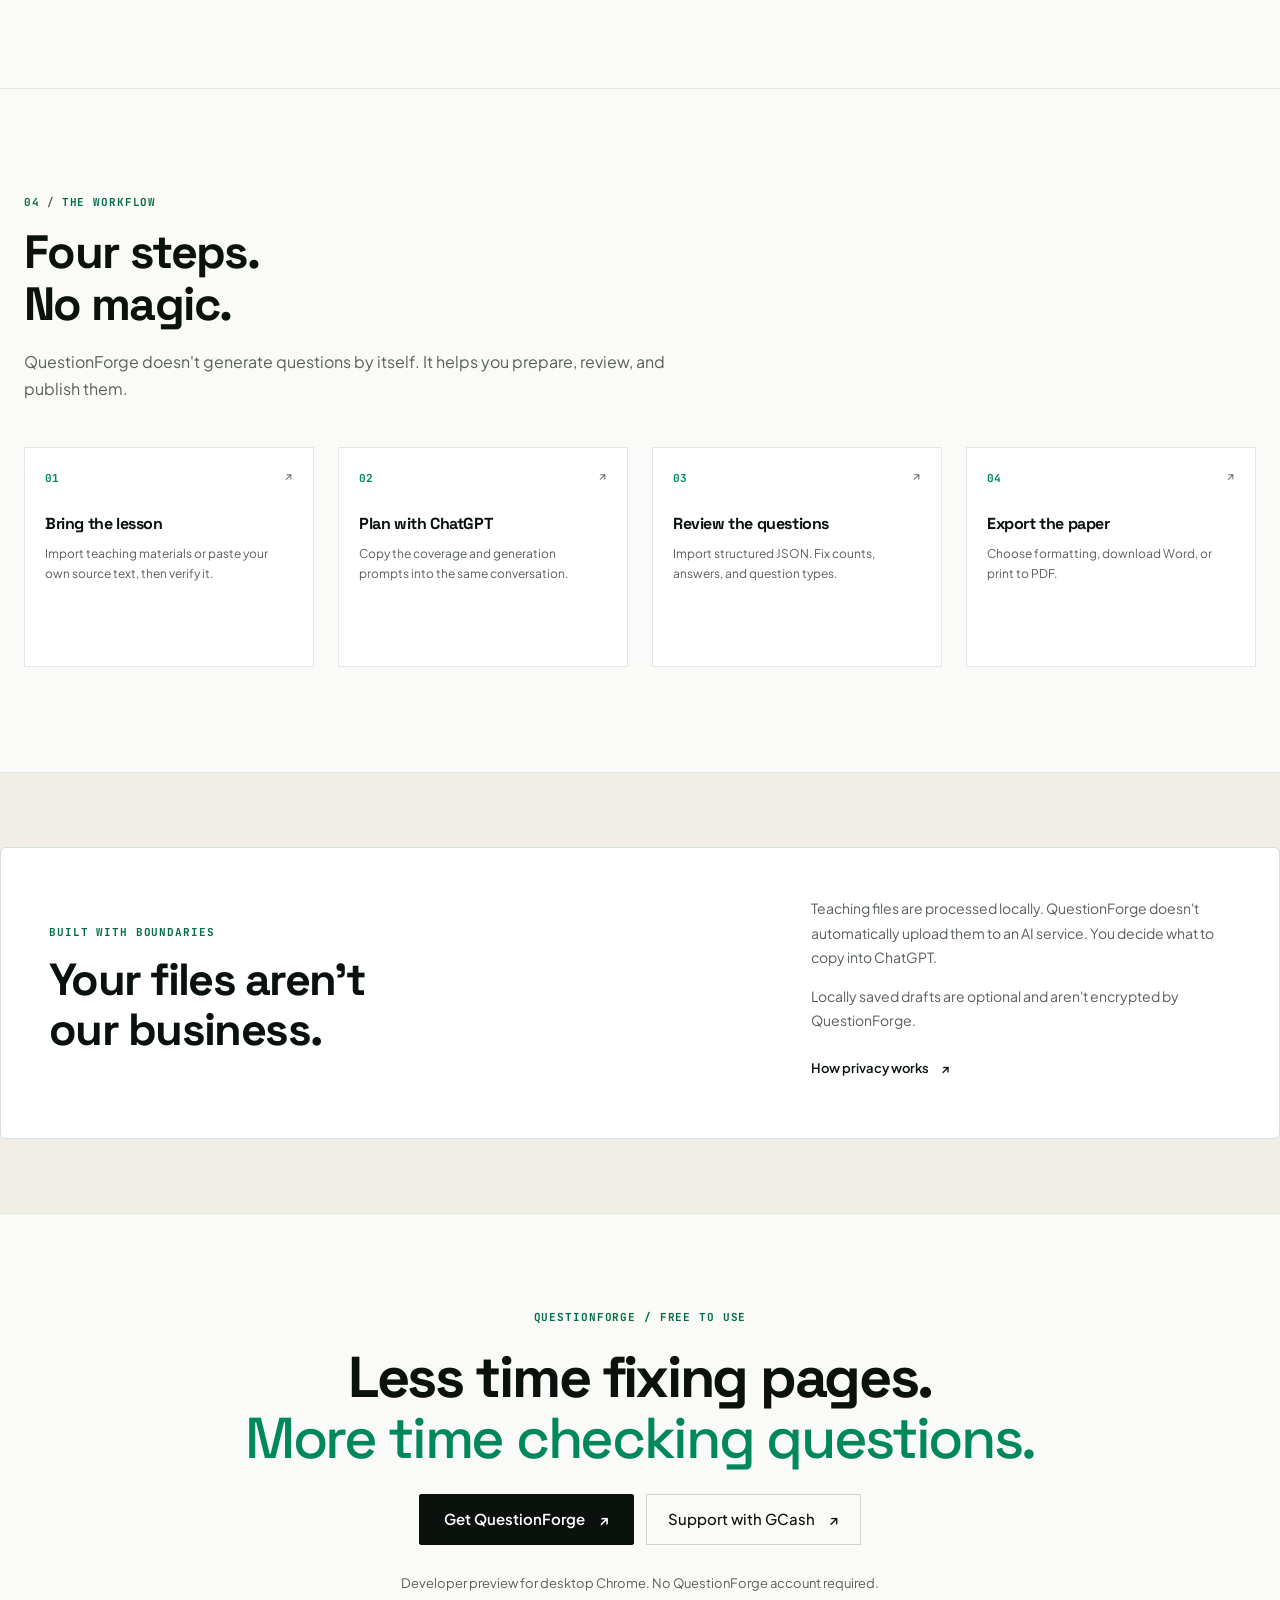
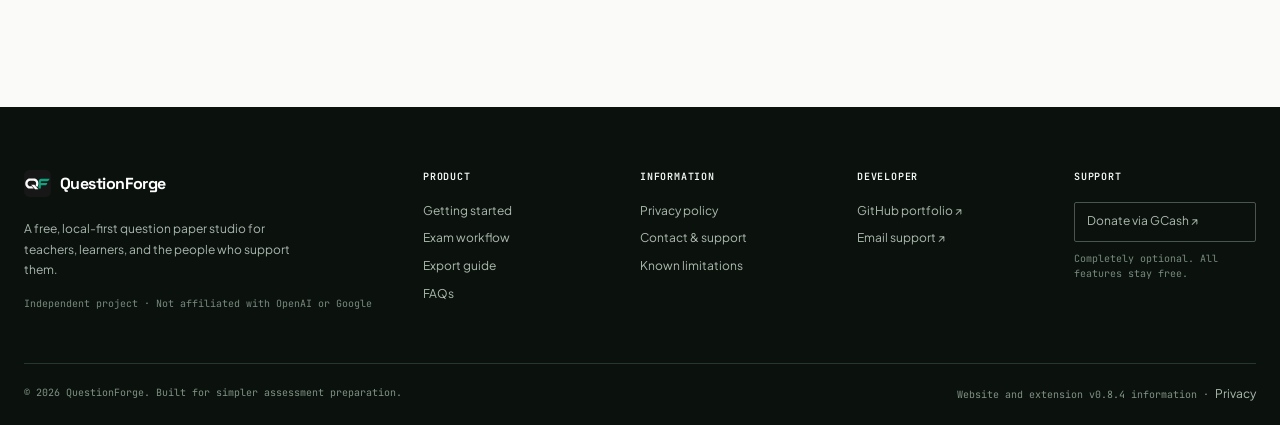
==== commit e17caf26: "Redesign QuestionForge website around Figma Refresh the homepage, FAQ, and user guide with a respons" ====
--- a/index.html
+++ b/index.html
@@ -1,102 +1,91 @@
-<!DOCTYPE html><html lang="en"><head><meta charset="UTF-8"/><meta name="viewport" content="width=device-width,initial-scale=1"/><meta name="color-scheme" content="light dark"/><meta name="theme-color" content="#151917"/><meta name="description" content="Free Chrome extension for creating structured exams, reviewing questions, and exporting Word/PDF assessments."/><meta property="og:title" content="QuestionForge — Question Paper Studio"/><meta property="og:description" content="Free Chrome extension for creating structured exams, reviewing questions, and exporting Word/PDF assessments."/><meta property="og:type" content="website"/><link rel="icon" href="assets/favicon.png" type="image/png"/><script src="assets/theme-init.js"></script><link rel="preconnect" href="https://fonts.googleapis.com"/><link rel="preconnect" href="https://fonts.gstatic.com" crossorigin/><link rel="stylesheet" href="https://fonts.googleapis.com/css2?family=Instrument+Sans:wght@400;500;600;700&amp;display=swap"/><link rel="stylesheet" href="assets/site.css"/><link rel="stylesheet" href="assets/theme.css"/><link rel="stylesheet" href="assets/mobile.css"/><link rel="stylesheet" href="assets/home.css"/><title>QuestionForge — Exam preparation, minus the formatting</title><link rel="stylesheet" href="assets/typography.css"/></head><body><a class="skip" href="#main">Skip to content</a><header class="site-header"><div class="container header-inner"><a class="brand" href="index.html" aria-label="QuestionForge home"><img class="brand-logo theme-light-only" src="assets/qf-mark-light.svg" alt="" width="40" height="40"/><img class="brand-logo theme-dark-only" src="assets/qf-mark-dark.svg" alt="" width="40" height="40"/><span>Question<span class="forge">Forge</span></span></a><button class="menu-toggle" type="button" data-menu-toggle aria-controls="site-navigation" aria-expanded="false" aria-label="Open navigation menu"><span class="menu-label">Menu</span><svg class="menu-glyph" viewBox="0 0 24 24" width="19" height="19" fill="none" stroke="currentColor" stroke-width="1.7" stroke-linecap="round" aria-hidden="true"><path class="menu-bars" d="M4 7h16M4 12h16M4 17h16"/><path class="menu-cross" d="M6 6l12 12M18 6L6 18"/></svg></button><nav class="nav" id="site-navigation" aria-label="Main navigation"><a href="index.html" aria-current="page">Home</a><a href="guide.html">How it works</a><a href="faq.html">FAQ</a><a href="privacy.html">Privacy</a><a href="contact.html">Contact</a><a class="nav-cta" href="guide.html#install">Get QuestionForge <span aria-hidden="true">↗</span></a></nav><button class="theme-switch" type="button" data-theme-toggle aria-label="Switch to dark mode" title="Switch color theme"><svg class="theme-sun" xmlns="http://www.w3.org/2000/svg" width="18" height="18" viewBox="0 0 24 24" fill="none" stroke="currentColor" stroke-width="1.65" stroke-linecap="round" stroke-linejoin="round" aria-hidden="true"><circle cx="12" cy="12" r="4"/><path d="M12 2v2m0 16v2M4.93 4.93l1.42 1.42m11.3 11.3 1.42 1.42M2 12h2m16 0h2M4.93 19.07l1.42-1.42m11.3-11.3 1.42-1.42"/></svg><svg class="theme-moon" xmlns="http://www.w3.org/2000/svg" width="18" height="18" viewBox="0 0 24 24" fill="none" stroke="currentColor" stroke-width="1.65" stroke-linecap="round" stroke-linejoin="round" aria-hidden="true"><path d="M20.7 13.2A8.5 8.5 0 0 1 10.8 3.3 8.5 8.5 0 1 0 20.7 13.2Z"/></svg><span class="sr-only">Change color theme</span></button></div></header><div class="nav-scrim" data-nav-scrim aria-hidden="true"></div><main id="main" class="home-page">
-  <section class="home-hero" aria-labelledby="home-title">
-    <div class="container home-hero-inner">
-      <div class="home-hero-copy">
-        <div class="home-meta"><span class="home-glyph" aria-hidden="true">↳</span> QUESTIONFORGE <span class="home-meta-rule"></span> QUESTION PAPER STUDIO</div>
-        <h1 id="home-title">Questions in.<br><span>Paper out.</span></h1>
-        <p class="home-deck">Turn questions from ChatGPT into a paper you can actually hand out. Check the answers, fix the formatting, and export to Word or PDF.</p>
-        <div class="home-hero-actions">
-          <a class="home-button home-button--dark" href="guide.html#install">Get QuestionForge <span aria-hidden="true">↗</span></a>
-          <a class="home-quiet-link" href="#how-it-works">See how it works <span aria-hidden="true">↓</span></a>
-        </div>
-        <div class="home-hero-footnote"><span class="home-footnote-dot" aria-hidden="true"></span> Free Chrome extension <span class="home-sep">/</span> Local-first <span class="home-sep">/</span> Desktop Chrome</div>
-      </div>
-      <div class="home-hero-art" aria-label="Separate examples of the QuestionForge review interface and a formatted assessment">
-        <div class="home-hero-art-label" aria-hidden="true">UI EXAMPLE / PRINT EXAMPLE <span>↘</span></div>
-        <figure class="home-hero-paper"><img src="assets/hero-paper-sample.png" alt="A separate sample assessment paper exported from QuestionForge" width="1414" height="2000" fetchpriority="high"></figure>
-        <figure class="home-hero-editor"><img src="assets/hero-review-detail.png" alt="QuestionForge Review screen listing example questions" width="390" height="704" fetchpriority="high"></figure>
-        <span class="home-hero-art-caption" aria-hidden="true">01 — REVIEW UI &nbsp;&nbsp; 02 — SAMPLE PAPER</span>
-      </div>
-    </div>
-  </section>
-
-  <section class="home-rail" aria-label="QuestionForge at a glance">
-    <div class="container home-rail-grid">
-      <div><span class="home-rail-number">01 <span aria-hidden="true">/</span></span><span>Work from your teaching material</span></div>
-      <div><span class="home-rail-number">02 <span aria-hidden="true">/</span></span><span>Edit every question</span></div>
-      <div><span class="home-rail-number">03 <span aria-hidden="true">/</span></span><span>Print it your way</span></div>
-    </div>
-  </section>
-
-  <section class="home-chapter home-chapter--plan" id="prepare">
-    <div class="container home-chapter-grid">
-      <div class="home-chapter-copy">
-        <span class="home-chapter-index">01 <span>/</span> PREPARE</span>
-        <h2>Start with<br><em>the lesson.</em></h2>
-        <p>The exam should reflect what you taught. Bring a lesson plan, BOW, or TOS. QuestionForge helps you review the source and build a structured prompt for ChatGPT.</p>
-        <div class="home-line-list"><div><span>01</span> Import teaching material</div><div><span>02</span> Verify what was extracted</div><div><span>03</span> Approve the coverage plan</div></div>
-        <a class="home-inline-cta" href="guide.html#workflow">Learn the planning workflow <span aria-hidden="true">↗</span></a>
-      </div>
-      <div class="home-chapter-media home-chapter-media--plan">
-        <div class="home-media-topline"><span>QUESTIONFORGE / PROMPT</span><span>REAL INTERFACE</span></div>
-        <div class="home-screen-stack">
-          
-          <img class="home-plan-image theme-light-only" src="assets/prompt-builder.png" alt="QuestionForge's lesson-source and exam-prompt builder" width="390" height="860" loading="lazy"><img class="home-plan-image theme-dark-only" src="assets/prompt-builder-dark.png" alt="QuestionForge dark theme prompt builder" width="390" height="860" loading="lazy">
-        </div>
-        <p class="home-media-note">Bring the source. Keep the final say.</p>
-      </div>
-    </div>
-  </section>
-
-  <section class="home-demo" id="review" aria-labelledby="demo-heading">
-    <div class="container home-demo-grid">
-      <div class="home-demo-intro">
-        <span class="home-chapter-index">02 <span>/</span> REVIEW → EXPORT</span>
-        <h2 id="demo-heading">The details<br>still matter.</h2>
-        <p>AI-generated questions need a human review. Check counts, types, wording, and answers—then see how they become a formatted document.</p>
-        <div class="home-demo-tabs" role="group" aria-label="Preview a QuestionForge screen">
-          <button class="home-demo-tab active" type="button" data-preview="review" aria-pressed="true"><span>01</span> Review</button>
-          <button class="home-demo-tab" type="button" data-preview="export" aria-pressed="false"><span>02</span> Final paper</button>
-        </div>
-        <div class="home-demo-note" aria-live="polite"><span class="home-demo-marker" aria-hidden="true">↳</span><span id="demo-description">Your question bank, before anything goes to print.</span></div>
-      </div>
-      <div class="home-demo-display" id="demo-display" data-view="review">
-        <div class="home-demo-top"><span id="demo-top-label">QUESTION REVIEWER</span><span>02 / 03</span></div>
-        <div class="home-demo-image-wrap"><img src="assets/question-review.png" width="390" height="850" alt="QuestionForge's editable question bank" id="demo-image" loading="lazy"></div>
-        <div class="home-demo-bottom"><span>ACTUAL UI / SAMPLE OUTPUT</span><span aria-hidden="true">↗</span></div>
-      </div>
-    </div>
-  </section>
-
-  <section class="home-chapter home-chapter--export" id="export">
-    <div class="container home-chapter-grid home-chapter-grid--reverse">
-      <div class="home-chapter-copy">
-        <span class="home-chapter-index">03 <span>/</span> FORMAT</span>
-        <h2>Make the paper<br><em>look like yours.</em></h2>
-        <p>School heading, logo, page margins, custom text, answer keys, and one- or two-column layouts. A clean document doesn't have to mean another hour in Word.</p>
-        <div class="home-spec-list"><div><span>OUTPUT</span><strong>Word · PDF</strong></div><div><span>LAYOUT</span><strong>One or two columns</strong></div><div><span>BRANDING</span><strong>School logo &amp; header</strong></div></div>
-        <a class="home-inline-cta" href="guide.html#document-export">See export options <span aria-hidden="true">↗</span></a>
-      </div>
-      <div class="home-export-display" aria-label="Example formatted assessment paper">
-        <div class="home-export-label">READY FOR THE PRINTER <span aria-hidden="true">↓</span></div>
-        <img src="assets/hero-paper-sample.png" alt="Formatted example exam paper with name, score, and numbered questions" width="1414" height="2000" loading="lazy">
-      </div>
-    </div>
-  </section>
-
-  <section class="home-steps" id="how-it-works" aria-labelledby="steps-title">
-    <div class="container home-steps-layout">
-      <div class="home-steps-heading"><span class="home-chapter-index">04 <span>/</span> THE WORKFLOW</span><h2 id="steps-title">Four steps.<br>No magic.</h2><p>QuestionForge doesn't generate questions by itself. It helps you prepare, review, and publish them.</p></div>
-      <ol class="home-step-list">
-        <li><span>01</span><div><h3>Bring the lesson</h3><p>Import teaching materials or paste your own source text, then verify it.</p></div><span aria-hidden="true">↗</span></li>
-        <li><span>02</span><div><h3>Plan with ChatGPT</h3><p>Copy the coverage and generation prompts into the same conversation.</p></div><span aria-hidden="true">↗</span></li>
-        <li><span>03</span><div><h3>Review the questions</h3><p>Import structured JSON. Fix counts, answers, and question types.</p></div><span aria-hidden="true">↗</span></li>
-        <li><span>04</span><div><h3>Export the paper</h3><p>Choose formatting, download Word, or print to PDF.</p></div><span aria-hidden="true">↗</span></li>
-      </ol>
-    </div>
-  </section>
-
-  <section class="home-privacy" aria-labelledby="privacy-title"><div class="container home-privacy-layout"><div><span class="home-chapter-index">BUILT WITH BOUNDARIES</span><h2 id="privacy-title">Your files aren't<br>our business.</h2></div><div><p>Teaching files are processed locally. QuestionForge doesn't automatically upload them to an AI service. You decide what to copy into ChatGPT.</p><p>Locally saved drafts are optional and aren't encrypted by QuestionForge.</p><a class="home-inline-cta" href="privacy.html">How privacy works <span aria-hidden="true">↗</span></a></div></div></section>
-
-  <section class="home-ending"><div class="container home-ending-inner"><span class="home-chapter-index">QUESTIONFORGE / FREE TO USE</span><h2>Less time fixing pages.<br><span>More time checking questions.</span></h2><div class="home-ending-actions"><a class="home-button home-button--dark" href="guide.html#install">Get QuestionForge <span aria-hidden="true">↗</span></a><a href="contact.html#support-the-project" class="home-quiet-link">Support with GCash <span aria-hidden="true">↗</span></a></div><p>Developer preview for desktop Chrome. No QuestionForge account required.</p></div></section>
-</main><footer class="footer"><div class="container"><div class="footer-main"><div><a class="brand" href="index.html"><img src="assets/qf-mark-dark.svg" width="40" height="40" alt=""/> <span>Question<span class="forge">Forge</span></span></a><p class="brand-note">A free, local-first question paper studio for teachers, learners, and the people who support them.</p><span class="note">Independent project · Not affiliated with OpenAI or Google</span></div><div><h4>Product</h4><div class="footer-links"><a href="guide.html">Getting started</a><a href="guide.html#workflow">Exam workflow</a><a href="guide.html#document-export">Export guide</a><a href="faq.html">FAQs</a></div></div><div><h4>Information</h4><div class="footer-links"><a href="privacy.html">Privacy policy</a><a href="contact.html">Contact & support</a><a href="guide.html#limitations">Known limitations</a></div></div><div><h4>Developer</h4><div class="footer-links"><a href="https://github.com/xf00889" rel="noopener noreferrer" target="_blank">GitHub portfolio ↗</a><a href="mailto:hutchiejn@gmail.com">Email support ↗</a></div></div><div><h4>Support</h4><div class="footer-links footer-support-links"><a class="support-button support-button--donate" href="contact.html#support-the-project">Donate via GCash ↗</a><span class="note">Completely optional. All features stay free.</span></div></div></div><div class="footer-bottom"><span>© 2026 QuestionForge. Built for simpler assessment preparation.</span><span>Website and extension v0.8.4 information · <a href="privacy.html">Privacy</a></span></div></div></footer><script src="assets/site.js" defer></script><script src="assets/home.js" defer></script></body></html>+<!DOCTYPE html>
+<html lang="en"><head><meta charset="utf-8"/><meta content="width=device-width,initial-scale=1" name="viewport"/><meta content="light dark" name="color-scheme"/><meta content="#151917" name="theme-color"/><meta content="Free Chrome extension for creating structured exams, reviewing questions, and exporting Word/PDF assessments." name="description"/><meta content="QuestionForge — Question Paper Studio" property="og:title"/><meta content="Free Chrome extension for creating structured exams, reviewing questions, and exporting Word/PDF assessments." property="og:description"/><meta content="website" property="og:type"/><link href="assets/favicon.png" rel="icon" type="image/png"/><script src="assets/theme-init.js"></script><link href="https://fonts.googleapis.com" rel="preconnect"/><link crossorigin="" href="https://fonts.gstatic.com" rel="preconnect"/><link href="https://fonts.googleapis.com/css2?family=JetBrains+Mono:wght@400;500;600;700&amp;family=Plus+Jakarta+Sans:wght@400;500;600;700&amp;family=Space+Grotesk:wght@400;500;600;700&amp;display=swap" rel="stylesheet"/><link href="assets/site.css" rel="stylesheet"/><link href="assets/theme.css" rel="stylesheet"/><link href="assets/mobile.css" rel="stylesheet"/><link href="assets/home.css" rel="stylesheet"/><title>QuestionForge — Exam preparation, minus the formatting</title><link href="assets/typography.css" rel="stylesheet"/><link href="assets/figma-redesign.css" rel="stylesheet"/><link href="assets/accessibility-contrast.css" rel="stylesheet"/></head><body class="figma-site page-index"><a class="skip" href="#main">Skip to content</a><header class="site-header"><div class="container header-inner"><a aria-label="QuestionForge home" class="brand" href="index.html"><img alt="" class="brand-logo theme-light-only" height="40" src="assets/qf-mark-light.svg" width="40"/><img alt="" class="brand-logo theme-dark-only" height="40" src="assets/qf-mark-dark.svg" width="40"/><span>Question<span class="forge">Forge</span></span></a><button aria-controls="site-navigation" aria-expanded="false" aria-label="Open navigation menu" class="menu-toggle" data-menu-toggle="" type="button"><span class="menu-label">Menu</span><svg aria-hidden="true" class="menu-glyph" fill="none" height="19" stroke="currentColor" stroke-linecap="round" stroke-width="1.7" viewbox="0 0 24 24" width="19"><path class="menu-bars" d="M4 7h16M4 12h16M4 17h16"></path><path class="menu-cross" d="M6 6l12 12M18 6L6 18"></path></svg></button><nav aria-label="Main navigation" class="nav" id="site-navigation"><a aria-current="page" href="index.html">Home</a><a href="guide.html">How it works</a><a href="faq.html">FAQ</a><a href="privacy.html">Privacy</a><a href="contact.html">Contact</a><a class="nav-cta nav-cta-mobile" href="guide.html#install">Get QuestionForge <span aria-hidden="true">↗</span></a></nav><span class="release-badge">v0.8.4 Beta</span><button aria-label="Switch to dark mode" class="theme-switch" data-theme-toggle="" title="Switch color theme" type="button"><svg aria-hidden="true" class="theme-sun" fill="none" height="18" stroke="currentColor" stroke-linecap="round" stroke-linejoin="round" stroke-width="1.65" viewbox="0 0 24 24" width="18" xmlns="http://www.w3.org/2000/svg"><circle cx="12" cy="12" r="4"></circle><path d="M12 2v2m0 16v2M4.93 4.93l1.42 1.42m11.3 11.3 1.42 1.42M2 12h2m16 0h2M4.93 19.07l1.42-1.42m11.3-11.3 1.42-1.42"></path></svg><svg aria-hidden="true" class="theme-moon" fill="none" height="18" stroke="currentColor" stroke-linecap="round" stroke-linejoin="round" stroke-width="1.65" viewbox="0 0 24 24" width="18" xmlns="http://www.w3.org/2000/svg"><path d="M20.7 13.2A8.5 8.5 0 0 1 10.8 3.3 8.5 8.5 0 1 0 20.7 13.2Z"></path></svg><span class="sr-only">Change color theme</span></button><a class="header-download" href="guide.html#install">Get QuestionForge <span aria-hidden="true">↗</span></a></div></header><div aria-hidden="true" class="nav-scrim" data-nav-scrim=""></div><main class="home-page" id="main">
+<section aria-labelledby="home-title" class="home-hero">
+<div class="container home-hero-inner">
+<div class="home-hero-copy">
+<div class="home-meta"><span aria-hidden="true" class="home-glyph">↳</span> QUESTIONFORGE <span class="home-meta-rule"></span> QUESTION PAPER STUDIO</div>
+<h1 id="home-title">Questions in.<br/><span>Paper out.</span></h1>
+<p class="home-deck">Turn questions from ChatGPT into a paper you can actually hand out. Check the answers, fix the formatting, and export to Word or PDF.</p>
+<div class="home-hero-actions">
+<a class="home-button home-button--dark" href="guide.html#install">Get QuestionForge <span aria-hidden="true">↗</span></a>
+<a class="home-quiet-link" href="#how-it-works">See how it works <span aria-hidden="true">↓</span></a>
+</div>
+<div class="home-hero-footnote"><span aria-hidden="true" class="home-footnote-dot"></span> Free Chrome extension <span class="home-sep">/</span> Local-first <span class="home-sep">/</span> Desktop Chrome</div>
+</div>
+<div aria-label="Example of a QuestionForge question reviewer and finished assessment" class="home-hero-art">
+<div class="home-hero-art-meta"><span>UI EXAMPLE / PRINT EXAMPLE ↘</span><span><b>01 — REVIEW UI</b>  /  02 — SAMPLE PAPER</span></div>
+<div aria-label="Mockup of a print-ready science assessment with two-column questions" class="preview-paper" role="img">
+<div class="paper-kicker">SAMPLE ACADEMY — SCIENCE DEPARTMENT</div><div class="paper-title">Earth Science Practice Assessment</div><div class="paper-sub">Quarter 1 · Review Module</div><div class="paper-rule"></div><div class="paper-fields">Name: ___________________ <span>Score: ______</span></div>
+<div class="paper-instructions">Instructions: Read each question carefully. Write your answers clearly.</div>
+<div class="paper-columns"><div><b>MULTIPLE CHOICE</b><p>1. What is a volcano?</p><span>A. A large body of water</span><span>B. An opening in Earth's crust</span><span>C. A deep ocean trench</span><p>2. What is molten rock inside Earth?</p><span>A. Cinder</span><span>B. Magma</span><span>C. Ash</span></div><div><b>IDENTIFICATION</b><p>3. What is the primary source of heat that drives activity inside Earth?</p><span>A. Sunlight</span><span>B. Earth's internal heat</span><span>C. Ocean currents</span><p>4. Which volcano is active in the Philippines?</p><span>A. Mount Fuji</span><span>B. Mayon Volcano</span></div></div><div class="paper-footer">QUESTIONFORGE DETERMINISTIC EXPORT <span>PAGE 1 OF 2</span></div></div>
+<div aria-label="Example QuestionForge review panel with five questions staged" class="preview-editor" role="img">
+<div class="editor-top"><span>●  02 — REVIEW</span><small>v0.8.4 sidepanel</small></div><div class="editor-heading">Review questions</div><p>Check questions and answers, make changes, or add your own.</p>
+<div class="editor-stats"><div><b>5</b><span>QUESTIONS</span></div><div><b>5</b><span>TYPES</span></div><div><b>0</b><span>TO REVIEW</span></div></div>
+<div class="editor-search">⌕   Find a question... <span>All types</span></div><div class="editor-card"><span>MCQ · 1 point</span><small>01 / 5</small><p>Which HTML element represents the main heading of a page?</p><div>A. &lt;h6&gt;</div><div class="correct">B. &lt;h1&gt; <span>◎</span></div><div>C. &lt;header&gt;</div><div>D. &lt;title&gt;</div></div></div>
+</div>
+</div>
+</section>
+<section aria-label="QuestionForge at a glance" class="home-rail">
+<div class="container home-rail-grid">
+<div><span class="home-rail-number">01 <span aria-hidden="true">/</span></span><span>Work from your teaching material</span></div>
+<div><span class="home-rail-number">02 <span aria-hidden="true">/</span></span><span>Edit every question</span></div>
+<div><span class="home-rail-number">03 <span aria-hidden="true">/</span></span><span>Print it your way</span></div>
+</div>
+</section>
+<section class="home-chapter home-chapter--plan" id="prepare">
+<div class="container home-chapter-grid">
+<div class="home-chapter-copy">
+<span class="home-chapter-index">01 <span>/</span> PREPARE</span>
+<h2>Start with<br/><em>the lesson.</em></h2>
+<p>The exam should reflect what you taught. Bring a lesson plan, BOW, or TOS. QuestionForge helps you review the source and build a structured prompt for ChatGPT.</p>
+<div class="home-line-list"><div><span>01</span> Import teaching material</div><div><span>02</span> Verify what was extracted</div><div><span>03</span> Approve the coverage plan</div></div>
+<a class="home-inline-cta" href="guide.html#workflow">Learn the planning workflow <span aria-hidden="true">↗</span></a>
+</div>
+<div class="home-chapter-media home-chapter-media--plan"><div class="prepare-window"><div class="home-media-topline"><span>QUESTIONFORGE / PROMPT</span><span>REAL INTERFACE</span></div><div class="prepare-screen"><div class="prepare-topline"><span>●  QuestionForge</span><span>01. Prompt → 02. Import</span></div><div class="prepare-intro"><span>01 / PREPARE</span><strong>Build your exam prompt</strong><small>Tell ChatGPT what to assess. Then bring the finished questions back here to format.</small></div><div class="prepare-upload"><span>▣</span><b>Import teaching material</b><small>DOCX, XLSX, PDF, CSV or TXT — processed locally</small><div><span>Choose file</span><span>Paste text</span></div></div><div class="prepare-foot"><span>Bring the source. Keep the final say.</span><span>100% Client-side</span></div></div></div></div>
+</div>
+</section>
+<section aria-labelledby="demo-heading" class="home-demo" id="review">
+<div class="container home-demo-grid">
+<div class="home-demo-intro">
+<span class="home-chapter-index">02 <span>/</span> REVIEW → EXPORT</span>
+<h2 id="demo-heading">The details<br/>still matter.</h2>
+<p>AI-generated questions need a human review. Check counts, types, wording, and answers—then see how they become a formatted document.</p>
+<div aria-label="Preview a QuestionForge screen" class="home-demo-tabs" role="group">
+<button aria-pressed="true" class="home-demo-tab active" data-preview="review" type="button"><span>01</span> Review</button>
+<button aria-pressed="false" class="home-demo-tab" data-preview="export" type="button"><span>02</span> Final paper</button>
+</div>
+<div aria-live="polite" class="home-demo-note"><span aria-hidden="true" class="home-demo-marker">↳</span><span id="demo-description">Your question bank, before anything goes to print.</span></div>
+</div>
+<div class="home-demo-display figma-demo-card" data-view="review" id="demo-display">
+<div class="home-demo-top"><span id="demo-top-label">QUESTION REVIEWER</span><span>02 / 03</span></div>
+<div class="home-demo-image-wrap"><div class="home-demo-media"><img alt="QuestionForge's editable question bank" height="850" id="demo-image" loading="lazy" src="assets/question-review.png" width="390"/><span class="home-demo-paper-brand" aria-hidden="true"><img src="assets/qf-mark-light.svg" alt="" width="128" height="128"/></span></div></div>
+<div class="home-demo-bottom"><span>ACTUAL UI / SAMPLE OUTPUT</span><span aria-hidden="true">↗</span></div>
+</div>
+</div>
+</section>
+<section class="home-chapter home-chapter--export" id="export">
+<div class="container home-chapter-grid home-chapter-grid--reverse">
+<div class="home-chapter-copy">
+<span class="home-chapter-index">03 <span>/</span> FORMAT</span>
+<h2>Make the paper<br/><em>look like yours.</em></h2>
+<p>School heading, logo, page margins, custom text, answer keys, and one- or two-column layouts. A clean document doesn't have to mean another hour in Word.</p>
+<div class="home-spec-list"><div><span>OUTPUT</span><strong>Word · PDF</strong></div><div><span>LAYOUT</span><strong>One or two columns</strong></div><div><span>BRANDING</span><strong>School logo &amp; header</strong></div></div>
+<a class="home-inline-cta" href="guide.html#document-export">See export options <span aria-hidden="true">↗</span></a>
+</div>
+<div aria-label="Example formatted assessment paper" class="home-export-display"><div class="export-preview-frame"><div class="export-frame-top"><span>READY FOR THE PRINTER</span><span>↓</span></div><div class="export-sheet"><div class="export-school"><div class="school-mark">SA</div><div><strong>ST. ANDREW'S ACADEMY</strong><small>Eastern Examination in General Biology</small></div><span>SET A</span></div><div class="export-paper-cols"><div><b>PART I. CELLULAR RESPIRATION</b><p>1. Where does glycolysis occur?</p><small>A. Mitochondria<br/>B. Cytoplasm<br/>C. Cristae</small></div><div><b>PART II. MITOSIS</b><p>2. Identify the stage where chromosomes align at the equatorial plate.</p><small>Answer: __________________</small></div></div></div></div></div>
+</div>
+</section>
+<section aria-labelledby="steps-title" class="home-steps figma-steps" id="how-it-works">
+<div class="container home-steps-layout">
+<div class="home-steps-heading"><span class="home-chapter-index">04 <span>/</span> THE WORKFLOW</span><h2 id="steps-title">Four steps.<br/>No magic.</h2><p>QuestionForge doesn't generate questions by itself. It helps you prepare, review, and publish them.</p></div>
+<ol class="home-step-list">
+<li><span>01</span><div><h3>Bring the lesson</h3><p>Import teaching materials or paste your own source text, then verify it.</p></div><span aria-hidden="true">↗</span></li>
+<li><span>02</span><div><h3>Plan with ChatGPT</h3><p>Copy the coverage and generation prompts into the same conversation.</p></div><span aria-hidden="true">↗</span></li>
+<li><span>03</span><div><h3>Review the questions</h3><p>Import structured JSON. Fix counts, answers, and question types.</p></div><span aria-hidden="true">↗</span></li>
+<li><span>04</span><div><h3>Export the paper</h3><p>Choose formatting, download Word, or print to PDF.</p></div><span aria-hidden="true">↗</span></li>
+</ol>
+</div>
+</section>
+<section aria-labelledby="privacy-title" class="home-privacy figma-privacy"><div class="container home-privacy-layout"><div><span class="home-chapter-index">BUILT WITH BOUNDARIES</span><h2 id="privacy-title">Your files aren't<br/>our business.</h2></div><div><p>Teaching files are processed locally. QuestionForge doesn't automatically upload them to an AI service. You decide what to copy into ChatGPT.</p><p>Locally saved drafts are optional and aren't encrypted by QuestionForge.</p><a class="home-inline-cta" href="privacy.html">How privacy works <span aria-hidden="true">↗</span></a></div></div></section>
+<section class="home-ending figma-ending"><div class="container home-ending-inner"><span class="home-chapter-index">QUESTIONFORGE / FREE TO USE</span><h2>Less time fixing pages.<br/><span>More time checking questions.</span></h2><div class="home-ending-actions"><a class="home-button home-button--dark" href="guide.html#install">Get QuestionForge <span aria-hidden="true">↗</span></a><a class="home-quiet-link" href="contact.html#support-the-project">Support with GCash <span aria-hidden="true">↗</span></a></div><p>Developer preview for desktop Chrome. No QuestionForge account required.</p></div></section>
+</main><footer class="footer"><div class="container"><div class="footer-main"><div><a class="brand" href="index.html"><img alt="" height="40" src="assets/qf-mark-dark.svg" width="40"> <span>Question<span class="forge">Forge</span></span></img></a><p class="brand-note">A free, local-first question paper studio for teachers, learners, and the people who support them.</p><span class="note">Independent project · Not affiliated with OpenAI or Google</span></div><div><h4>Product</h4><div class="footer-links"><a href="guide.html">Getting started</a><a href="guide.html#workflow">Exam workflow</a><a href="guide.html#document-export">Export guide</a><a href="faq.html">FAQs</a></div></div><div><h4>Information</h4><div class="footer-links"><a href="privacy.html">Privacy policy</a><a href="contact.html">Contact &amp; support</a><a href="guide.html#limitations">Known limitations</a></div></div><div><h4>Developer</h4><div class="footer-links"><a href="https://github.com/xf00889" rel="noopener noreferrer" target="_blank">GitHub portfolio ↗</a><a href="mailto:hutchiejn@gmail.com">Email support ↗</a></div></div><div><h4>Support</h4><div class="footer-links footer-support-links"><a class="support-button support-button--donate" href="contact.html#support-the-project">Donate via GCash ↗</a><span class="note">Completely optional. All features stay free.</span></div></div></div><div class="footer-bottom"><span>© 2026 QuestionForge. Built for simpler assessment preparation.</span><span>Website and extension v0.8.4 information · <a href="privacy.html">Privacy</a></span></div></div></footer><script defer="" src="assets/site.js"></script><script defer="" src="assets/home.js"></script></body></html>
--- a/assets/figma-redesign.css
+++ b/assets/figma-redesign.css
@@ -0,0 +1,667 @@
+/* QuestionForge — Figma reference implementation (Home 1:932, FAQ 1:584, Guide 1:2)
+   Additive design layer: preserves extension sources, downloads, page routes & theme scripts. */
+:root {
+  --ink:#0b120e;--text:#0b120e;--muted:#59605a;--light:#fafbf8;
+  --paper:#fff;--border:#e2e8e3;--green:#00885a;--green-dark:#006c47;
+  --bright:#8cf8c0;--charcoal:#0b120e;--header-h:65px;--content:1280px;
+  --font:"Plus Jakarta Sans",Arial,sans-serif;
+  --heading-font:"Space Grotesk",Arial,sans-serif;
+  --mono:"JetBrains Mono",Consolas,monospace;
+  --qf-cream:#f0eee6;--qf-surface:#fafbf8;
+}
+html {scroll-padding-top:84px}
+body.figma-site{background:var(--qf-surface);color:var(--ink);font-family:var(--font);line-height:1.6;font-size:14px}
+body.figma-site h1,body.figma-site h2,body.figma-site h3,body.figma-site h4{font-family:var(--heading-font);letter-spacing:-.034em;line-height:1.15}
+body.figma-site a,body.figma-site button{transition:background-color .18s ease,color .18s ease,border-color .18s ease,transform .18s ease}
+body.figma-site a:focus-visible,body.figma-site button:focus-visible,body.figma-site summary:focus-visible{outline:2px solid #009968;outline-offset:4px}
+body.figma-site .container{max-width:1280px;padding-left:24px;padding-right:24px}
+body.figma-site .site-header{background:#fafbf8f5;border-color:#e2e8e3;backdrop-filter:blur(18px)}
+body.figma-site .header-inner{min-height:65px;gap:16px}
+body.figma-site .brand{font-family:var(--heading-font);font-size:16px;font-weight:700;letter-spacing:-.035em;gap:9px;color:var(--ink)}
+body.figma-site .brand .forge{color:inherit}
+body.figma-site .brand img,body.figma-site .footer .brand img{width:27px;height:27px;border-radius:2px}
+body.figma-site .nav{gap:27px;margin-left:auto;margin-right:auto}
+body.figma-site .nav a:not(.nav-cta){font-family:var(--mono);font-size:12px;font-weight:500;color:#59605a;letter-spacing:0}
+body.figma-site .nav a[aria-current=page]{color:var(--ink);border-bottom:1px solid var(--green);padding:5px 0}
+body.figma-site .nav a:hover{color:var(--green-dark)}
+body.figma-site .nav-cta-mobile{display:none}
+body.figma-site .release-badge{display:inline-block;background:#e6eee7;border:1px solid #cbd5cd;color:#006c47;padding:2px 8px;font:600 10px/1.5 var(--mono);white-space:nowrap}
+body.figma-site .header-download{font:500 11px/1.4 var(--mono);display:inline-flex;align-items:center;gap:6px;background:#0b120e;color:#fff;text-decoration:none;padding:11px 15px;white-space:nowrap;border:1px solid #0b120e;border-radius:2px}
+body.figma-site .header-download:hover{background:#006c47;border-color:#006c47}
+body.figma-site .theme-switch{width:37px;height:37px;flex:0 0 37px;border:1px solid #cbd5cd;border-radius:2px;background:transparent;color:#59605a;order:0}
+body.figma-site .theme-switch svg{width:16px;height:16px}
+body.figma-site .button,body.figma-site .nav-cta,body.figma-site .support-button{border-radius:2px}
+body.figma-site .button.dark{background:#0b120e;color:#fff}
+body.figma-site .eyebrow,body.figma-site .section-number{font:700 11px/1.5 var(--mono);letter-spacing:.13em;color:#006c47;text-transform:uppercase}
+body.figma-site .micro-badge{font:700 11px/1.5 var(--mono);letter-spacing:.09em;background:#e6eee7;border:1px solid #cbd5cd;color:#006c47;display:inline-flex;align-items:center;padding:5px 10px;border-radius:2px}
+/* HEADER NAV PRECEDENCE */
+body.figma-site .header-download{order:4}body.figma-site .release-badge{order:2}body.figma-site .theme-switch{order:3}
+/* HOME — EDITORIAL HERO */
+body.figma-site .home-page{--qf-bg:#fafbf8;--qf-text:#0b120e;--qf-muted:#59605a;--qf-accent:#00885a;--qf-border:#e2e8e3;--qf-soft:#fafbf8;--qf-dark:#0b120e;--qf-label:var(--mono);background:#fafbf8}
+body.figma-site .home-hero{background:#fafbf8;padding:80px 0 112px;border-color:#e2e8e3}
+body.figma-site .home-hero-inner{display:grid;grid-template-columns:minmax(0,5fr) minmax(0,7fr);gap:32px;align-items:start}
+body.figma-site .home-hero-copy{height:566px;display:flex;flex-direction:column;align-items:flex-start;padding-top:0}
+body.figma-site .home-meta{font:700 11px/1.3 var(--mono);letter-spacing:.1em;color:#59605a;gap:9px;margin-bottom:26px}
+body.figma-site .home-glyph{font-size:14px;color:#00885a}
+body.figma-site .home-meta-rule{width:auto;height:auto;background:none}body.figma-site .home-meta-rule:after{content:'/';color:#bdcac0}
+body.figma-site .home-meta{font-size:10px}
+body.figma-site .home-page .home-hero h1{font:700 clamp(44px,4.5vw,56px)/1.07 var(--heading-font);letter-spacing:-.03em;margin:0 0 25px;max-width:520px;color:#0b120e}
+body.figma-site .home-page .home-hero h1 span{font-weight:500;color:#00885a}
+body.figma-site .home-deck{font-size:18px;line-height:1.62;letter-spacing:-.01em;color:#59605a;max-width:510px;margin:0}
+body.figma-site .home-hero-actions{gap:12px;margin:32px 0 0}
+body.figma-site .home-button{border-radius:2px;min-height:51px;padding:12px 24px;font:600 15px/1.5 var(--font);gap:14px}
+body.figma-site .home-button--dark{background:#0b120e;color:#fff}
+body.figma-site .home-button--dark:hover{background:#006c47;color:#fff}
+body.figma-site .home-quiet-link{display:inline-flex;min-height:51px;border:1px solid #cbd5cd;padding:11px 21px;text-decoration:none;font:500 15px/1.5 var(--font);gap:14px}
+body.figma-site .home-hero-footnote{margin-top:auto;padding:25px 0 0;border-top:1px solid #e2e8e3;width:100%;display:flex;gap:10px;font:600 10px/1.6 var(--mono);letter-spacing:.05em}
+body.figma-site .home-hero-footnote .home-footnote-dot{width:6px;height:6px}
+/* real HTML illustration, not a static screenshot; retains selectable accessible text */
+body.figma-site .home-hero-art{height:566px;overflow:visible}
+body.figma-site .home-hero-art-meta{display:flex;align-items:center;justify-content:space-between;gap:12px;font:600 10px/1.5 var(--mono);color:#59605a;letter-spacing:.06em;white-space:nowrap}
+body.figma-site .home-hero-art-meta b{color:#006c47;font-weight:600}
+body.figma-site .preview-paper{position:absolute;right:0;top:34px;width:67%;height:490px;padding:34px 25px 25px;background:#fff;border:1px solid #dfe5df;border-radius:8px;box-shadow:0 15px 22px #0b120e21;z-index:1;color:#0b120e;overflow:hidden;font-family:Georgia,serif}
+body.figma-site .paper-kicker{text-align:center;font:700 8px/1.5 var(--mono);letter-spacing:.05em;color:#6e7a71}
+body.figma-site .paper-title{text-align:center;font:700 17px/1.25 var(--heading-font);letter-spacing:-.03em;margin:8px 0 3px}
+body.figma-site .paper-sub{text-align:center;font:11px/1.3 Georgia,serif;color:#59605a}
+body.figma-site .paper-rule{border-top:1px solid #0b120e;margin-top:16px}
+body.figma-site .paper-fields{display:flex;justify-content:space-between;gap:8px;margin:18px 0 15px;font-size:10px}
+body.figma-site .paper-instructions{font-size:10px;font-style:italic;color:#59605a;margin-bottom:22px}
+body.figma-site .paper-columns{display:grid;grid-template-columns:1fr 1fr;gap:18px;font-size:10px;line-height:1.53}
+body.figma-site .paper-columns b{font:700 10px/1.5 var(--heading-font)}
+body.figma-site .paper-columns p{margin:11px 0 5px;font-size:10px;color:#0b120e}
+body.figma-site .paper-columns span{display:block;color:#59605a;margin:3px 0}
+body.figma-site .paper-footer{position:absolute;bottom:18px;left:25px;right:25px;border-top:1px solid #e2e8e3;display:flex;justify-content:space-between;padding-top:10px;gap:5px;font:7px/1.4 var(--mono);color:#7a8780}
+body.figma-site .preview-editor{position:absolute;left:0;top:50px;width:52%;min-height:500px;background:#0b120e;border:1px solid #263b2b;border-radius:8px;box-shadow:0 18px 30px #0b120e44;z-index:2;padding:19px 17px;color:#fff;overflow:hidden}
+body.figma-site .editor-top{display:flex;align-items:center;justify-content:space-between;border-bottom:1px solid #334238;padding-bottom:14px;font:600 10px/1.5 var(--mono);color:#8cf8c0;gap:6px}
+body.figma-site .editor-top small{font-size:9px;color:#b5c6b9}
+body.figma-site .editor-heading{font:700 19px/1.3 var(--heading-font);margin-top:24px}
+body.figma-site .preview-editor>p{font:12px/1.5 var(--font);color:#bac8bd;margin:7px 0 20px}
+body.figma-site .editor-stats{display:grid;grid-template-columns:repeat(3,1fr);background:#1d2821;border:1px solid #314038;text-align:center;padding:13px 5px;gap:3px}
+body.figma-site .editor-stats div{border-right:1px solid #314038}body.figma-site .editor-stats div:last-child{border:0}
+body.figma-site .editor-stats b{display:block;color:#8cf8c0;font:700 20px/1.2 var(--mono)}body.figma-site .editor-stats span{font:600 8px/1.6 var(--mono);color:#c4cec3}
+body.figma-site .editor-search{border:1px solid #36473c;padding:9px;margin:15px 0;font:10px/1.5 var(--mono);color:#c1cbc3;display:flex;justify-content:space-between;gap:8px}
+body.figma-site .editor-search span{border-left:1px solid #334238;padding-left:5px}
+body.figma-site .editor-card{background:#18231c;border:1px solid #35483d;padding:11px;font:11px/1.5 var(--mono)}
+body.figma-site .editor-card>span:first-child{color:#8cf8c0;font-size:9px}.editor-card>small{float:right;color:#9faea4;font-size:9px}
+body.figma-site .editor-card p{font:600 12px/1.6 var(--font);margin:10px 0 15px}
+body.figma-site .editor-card div{padding:7px 10px;background:#313d34;color:#d5e0d7;margin-top:4px;font-size:10px}
+body.figma-site .editor-card div.correct{background:#006c47;color:#fff}
+body.figma-site .editor-card div.correct span{float:right;color:#8cf8c0}
+/* workflow strip */
+body.figma-site .home-rail{background:#0b120e;color:#fff}
+body.figma-site .home-rail-grid>div{font:500 12px/1.5 var(--mono);min-height:90px;border-color:#334037;gap:12px}
+body.figma-site .home-rail-number{color:#8cf8c0}
+/* alternating story sections */
+body.figma-site .home-chapter{padding:100px 0;border-color:#e2e8e3;background:#fafbf8}
+body.figma-site .home-chapter-grid{grid-template-columns:repeat(2,minmax(0,1fr));gap:48px}
+body.figma-site .home-chapter-index{font:700 11px/1.5 var(--mono);letter-spacing:.08em;color:#006c47}
+body.figma-site .home-page .home-chapter h2,body.figma-site .home-page .home-demo h2,body.figma-site .home-page .home-steps h2,body.figma-site .home-page .home-privacy h2{font:700 clamp(36px,3.65vw,50px)/1.1 var(--heading-font);letter-spacing:-.035em;margin:16px 0 18px}
+body.figma-site .home-chapter h2 em{font-style:normal;color:#00885a;font-weight:500}
+body.figma-site .home-chapter-copy>p,body.figma-site .home-demo-intro>p,body.figma-site .home-steps-heading>p{font:400 16px/1.7 var(--font);color:#59605a;margin:0 0 26px;max-width:510px}
+body.figma-site .home-line-list{margin:28px 0 20px;border:0;display:grid;gap:8px}
+body.figma-site .home-line-list>div{border:1px solid #e2e8e3;background:#fff;padding:12px 14px;font:500 13px/1.55 var(--font)}
+body.figma-site .home-line-list span{font:600 10px/1.4 var(--mono);color:#006c47}
+body.figma-site .home-inline-cta{border:0;padding:12px 0;font:600 13px/1.5 var(--font)}
+body.figma-site .prepare-window{background:#f0eee6;border:1px solid #d8dbd2;border-radius:6px;padding:23px 25px;width:100%;max-width:540px;min-height:390px}
+body.figma-site .prepare-window .home-media-topline{font:600 10px/1.5 var(--mono);letter-spacing:.08em;color:#59605a;margin:0 0 20px}
+body.figma-site .prepare-window .home-media-topline span:last-child{color:#006c47}
+body.figma-site .prepare-screen{background:#fff;border:1px solid #e2e8e3;max-width:460px;margin:auto;padding:14px}
+body.figma-site .prepare-topline{display:flex;justify-content:space-between;border-bottom:1px solid #e2e8e3;padding:2px 2px 14px;font:600 10px/1.5 var(--mono);gap:5px}
+body.figma-site .prepare-topline span:first-child{color:#006c47}
+body.figma-site .prepare-intro{display:flex;flex-direction:column;gap:6px;background:#e6eee7;padding:13px 15px;margin-top:12px}
+body.figma-site .prepare-intro span{font:700 9px/1.3 var(--mono);color:#006c47}
+body.figma-site .prepare-intro strong{font:700 19px/1.2 var(--heading-font)}
+body.figma-site .prepare-intro small{font:12px/1.45 var(--font);color:#59605a}
+body.figma-site .prepare-upload{border:2px dashed #d2dfd4;display:flex;flex-direction:column;align-items:center;text-align:center;gap:5px;padding:18px;margin-top:12px}
+body.figma-site .prepare-upload>span{font-size:25px;color:#006c47}
+body.figma-site .prepare-upload b{font-size:13px}
+body.figma-site .prepare-upload small{font-size:10px;color:#59605a}
+body.figma-site .prepare-upload div{display:flex;gap:5px;margin-top:5px}
+body.figma-site .prepare-upload div span{background:#0b120e;color:#fff;padding:5px 8px;font:600 9px var(--mono)}
+body.figma-site .prepare-upload div span+span{background:#fff;border:1px solid #cbd5cd;color:#0b120e}
+body.figma-site .prepare-foot{display:flex;justify-content:space-between;gap:5px;color:#59605a;font:500 9px/1.5 var(--mono);margin-top:15px}body.figma-site .prepare-foot span:last-child{color:#006c47}
+/* dark review chapter */
+body.figma-site .home-demo{padding:100px 0;background:#0b120e}
+body.figma-site .home-demo-grid{grid-template-columns:40% minmax(0,60%);gap:30px}
+body.figma-site .home-demo .home-chapter-index{color:#8cf8c0}
+body.figma-site .home-page .home-demo h2{color:#fff}
+body.figma-site .home-demo-intro>p{color:#b9c7bc}
+body.figma-site .home-demo-tabs{border:0;gap:8px;margin-top:24px}
+body.figma-site .home-demo-tab{border:1px solid #334338;background:#242e27;color:#d0d9d1;border-radius:2px;padding:10px 16px;font:500 11px/1.4 var(--mono)}
+body.figma-site .home-demo-tab.active{background:#00885a;color:#fff;border-color:#00885a}
+body.figma-site .home-demo-tab.active span{color:#fff}
+body.figma-site .home-demo-note{font:500 10px/1.5 var(--mono);color:#b4c5b8;margin-top:17px}
+body.figma-site .home-demo-marker{color:#8cf8c0;font-size:12px}
+body.figma-site .home-demo-display{background:#1b241e;border:1px solid #3b4a3d;border-radius:6px;padding:23px;max-height:none}
+body.figma-site .home-demo-top{border:0;padding:0 0 14px;font:600 10px/1.5 var(--mono)}
+body.figma-site .home-demo-image-wrap{height:320px;background:#101813;border:1px solid #3a4a40;padding:18px;align-items:flex-start}
+body.figma-site .home-demo-image-wrap img{border-radius:2px;max-width:220px;max-height:280px}
+body.figma-site .home-demo-bottom{padding:15px 0 0;font:600 10px/1.5 var(--mono)}
+body.figma-site .home-chapter--export{padding:100px 0}
+body.figma-site .home-export-display{padding:0;border:0}
+body.figma-site .export-preview-frame{background:#f0eee6;border:1px solid #dadcd5;border-radius:6px;padding:23px;max-width:570px;min-height:360px}
+body.figma-site .export-frame-top{display:flex;justify-content:space-between;color:#59605a;font:600 10px/1.5 var(--mono);letter-spacing:.1em;margin-bottom:20px}
+body.figma-site .export-sheet{background:white;border:1px solid #dfe4de;box-shadow:0 12px 24px #1b25171a;padding:24px 26px;min-height:255px}
+body.figma-site .export-school{display:flex;align-items:center;gap:10px;border-bottom:1px solid #bfc7be;padding-bottom:14px}
+body.figma-site .school-mark{background:#0b120e;color:white;border-radius:50%;width:32px;height:32px;display:grid;place-items:center;font:700 11px var(--heading-font)}
+body.figma-site .export-school strong{display:block;font:700 14px/1.35 var(--heading-font)}
+body.figma-site .export-school small{display:block;font:9px/1.5 var(--font);color:#59605a}
+body.figma-site .export-school>span{font:600 9px var(--mono);margin-left:auto;color:#6e7a71}
+body.figma-site .export-paper-cols{display:grid;grid-template-columns:1fr 1fr;gap:20px;padding-top:20px;font:11px/1.5 Georgia,serif}
+body.figma-site .export-paper-cols b{font:700 10px/1.4 Georgia,serif}
+body.figma-site .export-paper-cols p{margin:9px 0}
+body.figma-site .export-paper-cols small{color:#59605a}
+body.figma-site .home-spec-list{border:0;margin:22px 0}
+body.figma-site .home-spec-list>div{border:1px solid #e2e8e3;background:#fff;margin-bottom:8px;padding:13px 14px}
+body.figma-site .home-spec-list span{font:600 11px var(--mono)}
+body.figma-site .home-spec-list strong{font:600 12px var(--mono)}
+/* workflow, privacy and closing */
+body.figma-site .home-steps{padding:100px 0 105px;background:#fafbf8}
+body.figma-site .home-steps-layout{display:block}
+body.figma-site .home-steps-heading{margin-bottom:45px}
+body.figma-site .home-steps-heading>p{max-width:650px}
+body.figma-site .home-step-list{display:grid;grid-template-columns:repeat(4,minmax(0,1fr));gap:24px;border:0}
+body.figma-site .home-step-list li{display:flex;flex-direction:column;position:relative;border:1px solid #e2e8e3;background:#fff;min-height:220px;padding:22px 20px;gap:0}
+body.figma-site .home-step-list li>span:first-child{font:700 11px/1.5 var(--mono);padding:0;margin-bottom:26px}
+body.figma-site .home-step-list li>span:last-child{position:absolute;right:20px;top:18px;font-size:12px}
+body.figma-site .home-step-list h3{font:700 16px/1.4 var(--heading-font);margin:0 0 9px}
+body.figma-site .home-step-list p{font:12px/1.65 var(--font);color:#59605a}
+body.figma-site .home-privacy{padding:74px 0;background:#f0eee6}
+body.figma-site .home-privacy-layout{background:#fff;border:1px solid #d5ded7;border-radius:6px;padding:48px;grid-template-columns:1fr auto;gap:30px}
+body.figma-site .home-page .home-privacy h2{font-size:45px;margin:14px 0}
+body.figma-site .home-privacy-layout>div:last-child{max-width:420px}
+body.figma-site .home-privacy-layout>div:last-child p{font-size:14px;line-height:1.75}
+body.figma-site .home-ending{padding:90px 0 100px;background:#fafbf8;text-align:center}
+body.figma-site .home-page .home-ending h2{font-size:clamp(38px,4.5vw,62px);font-weight:700;letter-spacing:-.04em;max-width:920px;margin:20px auto 14px}
+body.figma-site .home-ending h2 span{font-weight:500;color:#00885a;font-style:italic}
+body.figma-site .home-ending-actions{justify-content:center;gap:12px;margin-top:24px}
+body.figma-site .home-ending-inner>p{font:400 13px/1.6 var(--font);color:#59605a}
+/* FOOTER */
+body.figma-site .footer{background:#0b120e;padding:63px 0 22px;color:#aab7ad}
+body.figma-site .footer .brand{color:#fff;font-size:16px}
+body.figma-site .footer-main{grid-template-columns:2fr 1fr 1fr 1fr 1fr;gap:35px}
+body.figma-site .footer h4{font:600 10px/1.4 var(--mono);letter-spacing:.08em;color:#f5fbf7;margin:0 0 18px}
+body.figma-site .footer .brand-note{font:12px/1.7 var(--font);color:#aab7ad;margin:17px 0 10px}
+body.figma-site .footer .note{font:10px/1.5 var(--mono);color:#778a7d}
+body.figma-site .footer .footer-links{gap:9px}
+body.figma-site .footer a:not(.brand){font:12px/1.55 var(--font);color:#adbaae}
+body.figma-site .footer .support-button--donate{display:block;padding:9px 12px;border:1px solid #48564d;color:#fff;font:600 11px/1.5 var(--mono)}
+body.figma-site .footer-bottom{border-color:#26372b;color:#809284;margin-top:50px;padding-top:21px;font:10px/1.5 var(--mono)}
+/* FAQ — Figma architecture and faceted accordion */
+body.figma-site .faq-hero{padding:56px 0 48px;background:#f4fcf2;border-bottom:1px solid #e2e8e3}
+body.figma-site .faq-hero h1{font-size:40px;letter-spacing:-.025em;margin:21px 0 15px}
+body.figma-site .faq-hero p{font:18px/1.63 var(--font);max-width:780px;color:#59605a;margin:0}
+body.figma-site .faq-quick{display:flex;align-items:center;gap:10px;flex-wrap:wrap;margin-top:34px}
+body.figma-site .faq-quick span{font:500 11px var(--mono);color:#77877a;margin-right:6px}
+body.figma-site .faq-quick a{border:1px solid #e2e8e3;padding:5px 10px;background:#fff;color:#0b120e;text-decoration:none;font:500 11px/1.5 var(--mono)}
+body.figma-site .faq-quick a:hover{border-color:#00885a}
+body.figma-site .faq-filter-strip{border-bottom:1px solid #e2e8e3;background:#fafbf8}
+body.figma-site .faq-filter-items{display:flex;align-items:center;gap:9px;flex-wrap:wrap;padding-top:14px;padding-bottom:14px}
+body.figma-site .faq-filter-items button{border:1px solid #cbd5cd;padding:9px 13px;background:#fff;color:#59605a;font:500 11px/1.5 var(--mono);border-radius:2px;cursor:pointer}
+body.figma-site .faq-filter-items button:hover{border-color:#00885a}
+body.figma-site .faq-filter-items button.selected{background:#0b120e;color:#fff;border-color:#0b120e}
+body.figma-site .faq-filter-version{margin-left:auto;font:500 10px/1.5 var(--mono);color:#59605a;white-space:nowrap}
+body.figma-site .faq-filter-version:first-letter{color:#00885a}
+body.figma-site .faq-main-grid{display:grid;grid-template-columns:minmax(0,4fr) minmax(0,8fr);gap:40px;padding-top:64px;padding-bottom:70px}
+body.figma-site .faq-arch-card{border:1px solid #e2e8e3;background:#fff;padding:24px 25px 26px;border-radius:2px}
+body.figma-site .faq-arch-card h2{font-size:19px;margin:20px 0 15px}
+body.figma-site .faq-arch-card>p{font:15px/1.7 var(--font);color:#59605a;padding-bottom:20px;border-bottom:1px solid #e2e8e3}
+body.figma-site .faq-arch-feature{margin-top:16px;padding-left:5px}
+body.figma-site .faq-arch-feature b{font:600 12px/1.5 var(--font);color:#0b120e}
+body.figma-site .faq-arch-feature span{display:block;font:12px/1.7 var(--font);color:#59605a;margin:5px 0 0 25px}
+body.figma-site .faq-independent{margin-top:22px;background:#f0eee6;border:1px solid #dddcd4;padding:22px 24px}
+body.figma-site .faq-independent b{font:600 12px var(--mono)}
+body.figma-site .faq-independent p{font:13px/1.5 var(--font);color:#59605a;margin:12px 0}
+body.figma-site .faq-independent a{font:600 11px var(--mono);text-decoration:none;color:#006c47}
+body.figma-site .faq-heading-row{display:flex;align-items:start;justify-content:space-between;gap:20px;margin:0 0 24px}
+body.figma-site .faq-heading-row h2{font-size:24px;margin:0 0 6px}
+body.figma-site .faq-heading-row p{font:13px/1.6 var(--font);color:#59605a;margin:0}
+body.figma-site .faq-heading-row>button{border:0;background:transparent;color:#59605a;text-decoration:underline;font:11px/1.6 var(--mono);cursor:pointer;white-space:nowrap;padding:7px 0}
+body.figma-site .faq-accordion{display:grid;gap:12px}
+body.figma-site .faq-item{border:1px solid #dfe6df;background:#fff;border-radius:2px;padding:0}
+body.figma-site .faq-item[hidden]{display:none}
+body.figma-site .faq-item summary{display:flex;align-items:center;gap:15px;padding:21px 22px;cursor:pointer;list-style:none;font:700 16px/1.45 var(--heading-font);letter-spacing:-.01em}
+body.figma-site .faq-item summary::-webkit-details-marker{display:none}
+body.figma-site .faq-item-number{font:600 11px/1.5 var(--mono);color:#006c47}
+body.figma-site .faq-question-text{flex:1}
+body.figma-site .faq-toggle-mark{color:#59605a;font:400 22px/1 var(--font)}
+body.figma-site .faq-item[open] .faq-toggle-mark{transform:rotate(45deg)}
+body.figma-site .faq-answer{border-top:1px solid #e2e8e3;margin:0 22px;padding:17px 0 20px}
+body.figma-site .faq-answer p{font:14px/1.7 var(--font);color:#59605a;margin:0}
+body.figma-site .faq-support{padding:0 24px!important;margin-bottom:70px}
+body.figma-site .faq-support>div{background:#0b120e;border-radius:3px;color:#fff;padding:48px;min-height:315px}
+body.figma-site .faq-support .section-number{color:#8cf8c0}
+body.figma-site .faq-support h2{font-size:40px;max-width:640px;margin:14px 0}
+body.figma-site .faq-support p{font:15px/1.7 var(--font);color:#aab7ad;max-width:600px;margin:0}
+body.figma-site .faq-support-links{display:flex;gap:12px;margin-top:28px;flex-wrap:wrap}
+body.figma-site .faq-support-links a{font:500 12px/1.5 var(--mono);text-decoration:none;padding:12px 15px}
+body.figma-site .faq-support-links .button.green{background:#00885a;color:#fff}
+body.figma-site .faq-empty{color:#59605a}
+/* GUIDE — desktop documentation */
+body.figma-site.page-guide .page-hero{padding:64px 0 57px;background:#fff}
+body.figma-site.page-guide .page-hero h1{font-size:40px;letter-spacing:-.025em;margin:19px 0 17px}
+body.figma-site.page-guide .page-hero p{font:18px/1.64 var(--font);max-width:768px;color:#59605a}
+body.figma-site .guide-meta-ribbon{margin-top:24px;padding-top:23px;max-width:768px;border-top:1px solid #e2e8e3;display:flex;align-items:center;gap:25px;flex-wrap:wrap;font:500 11px/1.6 var(--mono);color:#59605a}
+body.figma-site .guide-meta-ribbon b{color:#0b120e}
+body.figma-site .guide-meta-ribbon i{font-style:normal;color:#cbd5cd}
+body.figma-site .content-layout{grid-template-columns:272px minmax(0,1fr);gap:48px;padding-top:46px;padding-bottom:80px}
+body.figma-site .toc{background:#fff;border:1px solid #e2e8e3;padding:21px;top:90px;align-self:start;border-radius:2px;gap:4px}
+body.figma-site .toc strong{font:700 11px/1.5 var(--mono);letter-spacing:.1em;color:#59605a;margin-bottom:12px}
+body.figma-site .toc a{border:0;font:500 12px/1.65 var(--font);color:#59605a;padding:10px 9px}
+body.figma-site .toc a:hover,body.figma-site .toc a.active{background:#e6eee7;color:#006c47;border:0;border-left:2px solid #006c47;padding-left:7px}
+body.figma-site .guide-system-note{background:#f0eee6;border:1px solid #dddcd4;padding:18px;margin:23px -2px 0}
+body.figma-site .guide-system-note b{font:600 10px var(--mono);color:#0b120e}
+body.figma-site .guide-system-note p{font:12px/1.55 var(--font);color:#59605a;margin:10px 0 0}
+body.figma-site .article{max-width:none}
+body.figma-site .guide-article section{margin:0 0 64px;scroll-margin-top:95px}
+body.figma-site .guide-section-label{font:700 11px/1.5 var(--mono);color:#006c47;letter-spacing:.08em;border-bottom:1px solid #e2e8e3;padding-bottom:14px;margin-bottom:22px}
+body.figma-site .guide-article h2{font:700 29px/1.2 var(--heading-font);letter-spacing:-.035em;margin:0 0 18px}
+body.figma-site .guide-article h3{font:700 19px/1.3 var(--heading-font);margin:24px 0 9px}
+body.figma-site .article p,body.figma-site .article li{font:14px/1.75 var(--font);color:#59605a}
+body.figma-site .guide-article>section>ol{list-style:none;counter-reset:qf;display:grid;gap:12px;padding:0;margin:25px 0}
+body.figma-site .guide-article>section>ol>li{counter-increment:qf;position:relative;padding:20px 18px 20px 56px;border:1px solid #e2e8e3;background:#fff;margin:0;min-height:62px;color:#0b120e}
+body.figma-site .guide-article>section>ol>li:before{content:counter(qf,decimal-leading-zero);position:absolute;left:17px;top:21px;color:#006c47;background:#e6eee7;padding:4px 6px;font:700 11px/1.5 var(--mono)}
+body.figma-site .article code{font:12px/1.5 var(--mono);background:#f0eee6;border-radius:2px;border:1px solid #e2e8e3;word-break:break-word}
+body.figma-site .guide-article .callout{border:1px solid #b9ddc6;border-left:3px solid #00885a;border-radius:2px;background:#eaf5ec;padding:20px 24px}
+body.figma-site .guide-article .warning{border-color:#e2dcc1;border-left-color:#a9812f;background:#f7f3e9}
+body.figma-site .download-box{background:#fff;border:1px solid #e2e8e3;padding:28px 30px;display:flex;gap:10px;position:relative;border-radius:2px;margin:25px 0}
+body.figma-site .download-box>strong{font:700 21px/1.35 var(--heading-font);color:#0b120e}
+body.figma-site .download-box .button{font:600 12px/1.5 var(--mono);align-self:flex-start;padding:12px 16px;min-height:44px}
+body.figma-site .download-box .filemeta{font:12px/1.65 var(--font);color:#59605a}
+body.figma-site .copy-sha{cursor:pointer;align-self:flex-start;border:1px solid #cbd5cd;background:#fff;padding:7px 12px;border-radius:2px;color:#0b120e;font:600 11px var(--mono)}
+body.figma-site .guide-screens{gap:16px}
+body.figma-site .guide-screen{border:1px solid #e2e8e3;background:#f0eee6;border-radius:3px}
+/* privacy/contact/404 reuse the Figma system without replacing factual copy */
+body.figma-site .figma-subpage-hero{padding:65px 0 60px;background:#f4fcf2;border-bottom:1px solid #e2e8e3}
+body.figma-site .figma-subpage-hero h1{font:700 clamp(34px,3.25vw,44px)/1.12 var(--heading-font);letter-spacing:-.03em;margin:20px 0 15px}
+body.figma-site .figma-subpage-hero p{font:17px/1.7 var(--font);color:#59605a}
+body.figma-site.page-privacy .toc{position:sticky}
+body.figma-site.page-privacy .article section{border-bottom:1px solid #e2e8e3;padding-bottom:35px}
+body.figma-site.page-privacy .article h2{font-size:27px}
+body.figma-site.page-contact .section{padding:70px 0}
+body.figma-site.page-contact .contact-card{border-radius:3px;border-color:#e2e8e3;box-shadow:none}
+body.figma-site.page-contact .support-panel{background:#f0eee6;border:1px solid #e2e8e3;border-radius:4px}
+body.figma-site.page-contact .gcash-donation{border-radius:4px}
+body.figma-site.page-404 .section{padding:45px 0 100px}
+/* dark theme: maintain equivalent semantic palette and visible CTA */
+:root[data-theme=dark] body.figma-site{--ink:#f0f5f0;--text:#f0f5f0;--muted:#bccac0;--light:#101813;--paper:#19231d;--border:#344237;--green:#8cf8c0;--green-dark:#8cf8c0;--qf-surface:#111a14;--qf-cream:#1b2820;background:#111a14;color:#f0f5f0}
+:root[data-theme=dark] body.figma-site .site-header{background:#111a14ee;border-color:#344237}
+:root[data-theme=dark] body.figma-site .brand,:root[data-theme=dark] body.figma-site .nav a:not(.nav-cta){color:#edf5ee}
+:root[data-theme=dark] body.figma-site .release-badge,:root[data-theme=dark] body.figma-site .micro-badge{background:#193326;border-color:#335a42;color:#8cf8c0}
+:root[data-theme=dark] body.figma-site .theme-switch{border-color:#3d5645;color:#c7d5ca}
+:root[data-theme=dark] body.figma-site .home-page{--qf-bg:#111a14;--qf-text:#f0f5f0;--qf-accent:#8cf8c0;--qf-muted:#b6c3b9;--qf-border:#344237;--qf-soft:#17231b;--qf-dark:#0a110d}
+:root[data-theme=dark] body.figma-site .home-hero,:root[data-theme=dark] body.figma-site .home-chapter,:root[data-theme=dark] body.figma-site .home-steps,:root[data-theme=dark] body.figma-site .home-ending{background:#111a14;border-color:#344237}
+:root[data-theme=dark] body.figma-site .home-page .home-hero h1,:root[data-theme=dark] body.figma-site .home-page .home-chapter h2,:root[data-theme=dark] body.figma-site .home-page .home-ending h2{color:#f0f5f0}
+:root[data-theme=dark] body.figma-site .home-meta,:root[data-theme=dark] body.figma-site .home-deck,:root[data-theme=dark] body.figma-site .home-chapter-copy>p,:root[data-theme=dark] body.figma-site .home-steps-heading>p,:root[data-theme=dark] body.figma-site .home-hero-art-meta{color:#b6c3b9}
+:root[data-theme=dark] body.figma-site .home-hero-footnote{border-color:#344237}
+:root[data-theme=dark] body.figma-site .home-button--dark,:root[data-theme=dark] body.figma-site .header-download{background:#00885a;border-color:#00885a;color:#fff}
+:root[data-theme=dark] body.figma-site .home-quiet-link{color:#f0f5f0;border-color:#3a4e40}
+:root[data-theme=dark] body.figma-site .home-line-list>div,:root[data-theme=dark] body.figma-site .home-step-list li,:root[data-theme=dark] body.figma-site .home-spec-list>div,:root[data-theme=dark] body.figma-site .home-privacy-layout{background:#1b2820;border-color:#344237;color:#f0f5f0}
+:root[data-theme=dark] body.figma-site .home-line-list>div,:root[data-theme=dark] body.figma-site .home-spec-list strong,:root[data-theme=dark] body.figma-site .home-step-list h3{color:#f0f5f0}
+:root[data-theme=dark] body.figma-site .home-privacy{background:#142018}
+:root[data-theme=dark] body.figma-site .home-privacy-layout>div:last-child p,:root[data-theme=dark] body.figma-site .home-step-list p{color:#b6c3b9}
+:root[data-theme=dark] body.figma-site .faq-hero,:root[data-theme=dark] body.figma-site .figma-subpage-hero,:root[data-theme=dark] body.figma-site.page-guide .page-hero{background:#17271b;border-color:#344237}
+:root[data-theme=dark] body.figma-site .faq-filter-strip{background:#111a14;border-color:#344237}
+:root[data-theme=dark] body.figma-site .faq-quick a,:root[data-theme=dark] body.figma-site .faq-filter-items button,:root[data-theme=dark] body.figma-site .faq-arch-card,:root[data-theme=dark] body.figma-site .faq-item,:root[data-theme=dark] body.figma-site .toc,:root[data-theme=dark] body.figma-site .guide-article>section>ol>li,:root[data-theme=dark] body.figma-site .download-box{background:#1b2820;border-color:#344237;color:#f0f5f0}
+:root[data-theme=dark] body.figma-site .faq-filter-items button.selected{background:#00885a;color:#fff}
+:root[data-theme=dark] body.figma-site .faq-independent,:root[data-theme=dark] body.figma-site .guide-system-note{background:#252c24;border-color:#3d473b}
+:root[data-theme=dark] body.figma-site .faq-hero h1,:root[data-theme=dark] body.figma-site .faq-heading-row h2,:root[data-theme=dark] body.figma-site .faq-question-text,:root[data-theme=dark] body.figma-site .faq-arch-card h2,:root[data-theme=dark] body.figma-site .page-hero h1,:root[data-theme=dark] body.figma-site .article h2,:root[data-theme=dark] body.figma-site .article h3,:root[data-theme=dark] body.figma-site .guide-meta-ribbon b,:root[data-theme=dark] body.figma-site .download-box>strong{color:#f0f5f0}
+:root[data-theme=dark] body.figma-site .faq-hero p,:root[data-theme=dark] body.figma-site .faq-heading-row p,:root[data-theme=dark] body.figma-site .faq-answer p,:root[data-theme=dark] body.figma-site .faq-arch-card>p,:root[data-theme=dark] body.figma-site .faq-arch-feature span,:root[data-theme=dark] body.figma-site .page-hero p,:root[data-theme=dark] body.figma-site .article p,:root[data-theme=dark] body.figma-site .article li{color:#bccac0}
+:root[data-theme=dark] body.figma-site .faq-arch-feature b,:root[data-theme=dark] body.figma-site .faq-independent b{color:#f0f5f0}
+:root[data-theme=dark] body.figma-site .copy-sha{background:#26392b;border-color:#42604d;color:#e9f5eb}
+/* responsive mobile + tablets */
+@media(max-width:1100px){
+  body.figma-site .home-hero-inner{grid-template-columns:42% 58%;gap:18px}
+  body.figma-site .home-page .home-hero h1{font-size:clamp(39px,4.9vw,54px)}
+  body.figma-site .preview-paper{width:70%;padding:23px 18px}
+  body.figma-site .preview-editor{width:56%;padding:14px}
+  body.figma-site .home-deck{font-size:15px}
+  body.figma-site .home-steps .home-step-list{gap:12px}
+  body.figma-site .faq-filter-version{width:100%}
+  body.figma-site .footer-main{gap:19px}
+}
+@media(max-width:850px){
+  body.figma-site .release-badge{display:none}
+  body.figma-site .nav{gap:14px}
+  body.figma-site .home-hero{padding:70px 0}
+  body.figma-site .home-hero-inner{grid-template-columns:1fr;gap:35px}
+  body.figma-site .home-hero-copy{height:auto;padding:0}
+  body.figma-site .home-page .home-hero h1{font-size:58px}
+  body.figma-site .home-deck{font-size:16px;max-width:640px}
+  body.figma-site .home-hero-footnote{margin-top:32px}
+  body.figma-site .home-hero-art{height:550px;max-width:680px;width:100%;margin:0 auto}
+  body.figma-site .home-chapter-grid,body.figma-site .home-demo-grid{grid-template-columns:1fr;gap:40px}
+  body.figma-site .home-chapter-grid--reverse .home-chapter-copy{order:1}body.figma-site .home-chapter-grid--reverse .home-export-display{order:2}
+  body.figma-site .home-chapter{padding:80px 0}
+  body.figma-site .home-step-list{grid-template-columns:repeat(2,minmax(0,1fr))}
+  body.figma-site .faq-main-grid{grid-template-columns:1fr}
+  body.figma-site .faq-aside{display:grid;grid-template-columns:1.3fr 1fr;gap:18px;align-items:start}
+  body.figma-site .faq-independent{margin:0}
+  body.figma-site .content-layout{grid-template-columns:220px minmax(0,1fr);gap:25px}
+  body.figma-site .footer-main{grid-template-columns:repeat(3,1fr)}
+}
+@media(max-width:760px){
+  body.figma-site .header-inner{min-height:64px}
+  body.figma-site .header-download{display:none}
+  body.figma-site .nav-cta-mobile{display:inline-flex!important}
+  body.figma-site .menu-toggle{order:4;display:inline-flex;align-items:center;gap:6px;border-radius:2px;border-color:#cbd5cd;background:transparent}
+  body.figma-site .theme-switch{order:3;margin-left:auto}
+  body.figma-site .nav{margin:0;gap:0;padding:14px 0;top:64px;flex-direction:column;align-items:stretch}
+  body.figma-site .nav a:not(.nav-cta){font-size:13px;padding:12px 18px}
+  body.figma-site .nav-cta-mobile{border-radius:2px;margin:10px 14px}
+  body.figma-site .home-rail-grid{grid-template-columns:1fr}
+  body.figma-site .home-rail-grid>div{min-height:52px;padding:10px 0!important;border:0;border-bottom:1px solid #334037}
+  body.figma-site .home-rail-grid>div:last-child{border:0}
+  body.figma-site .home-page .home-chapter h2,body.figma-site .home-page .home-demo h2,body.figma-site .home-page .home-steps h2,body.figma-site .home-page .home-privacy h2{font-size:43px}
+  body.figma-site .home-privacy-layout{grid-template-columns:1fr;padding:28px}
+  body.figma-site .home-privacy{padding:55px 0}
+  body.figma-site .home-steps{padding:70px 0}
+  body.figma-site .faq-hero{padding:43px 0}
+  body.figma-site .faq-hero h1{font-size:34px}
+  body.figma-site .faq-hero p{font-size:16px}
+  body.figma-site .faq-filter-items{flex-wrap:nowrap;overflow-x:auto;scrollbar-width:thin}
+  body.figma-site .faq-filter-items button,body.figma-site .faq-filter-version{flex-shrink:0;white-space:nowrap}
+  body.figma-site .faq-filter-version{width:auto}
+  body.figma-site .faq-aside{display:block}
+  body.figma-site .faq-independent{margin-top:16px}
+  body.figma-site .faq-main-grid{padding-top:35px}
+  body.figma-site .faq-support>div{padding:28px}
+  body.figma-site .faq-support h2{font-size:32px}
+  body.figma-site .content-layout{grid-template-columns:1fr;gap:30px;padding-top:30px}
+  body.figma-site .toc{position:static;display:flex;flex-wrap:wrap;gap:6px;padding:14px}
+  body.figma-site .toc strong{width:100%}
+  body.figma-site .toc a{border:1px solid #e2e8e3;font-size:11px;padding:7px 9px}
+  body.figma-site .guide-system-note{width:100%;margin:10px 0 0}
+  body.figma-site .guide-meta-ribbon{gap:12px}
+  body.figma-site .footer-main{grid-template-columns:repeat(2,minmax(0,1fr));gap:32px 20px}
+  body.figma-site .footer-main>div:first-child{grid-column:1/-1}
+  body.figma-site .footer-bottom{flex-direction:column}
+}
+@media(max-width:500px){
+  body.figma-site .container{padding-left:18px;padding-right:18px}
+  body.figma-site .brand{font-size:15px;gap:6px}
+  body.figma-site .brand img{width:25px;height:25px}
+  body.figma-site .home-hero{padding:45px 0 55px}
+  body.figma-site .home-meta{font-size:9px;flex-wrap:wrap;white-space:normal}
+  body.figma-site .home-page .home-hero h1{font-size:clamp(40px,10.5vw,54px);margin-bottom:20px}
+  body.figma-site .home-deck{font-size:15px}
+  body.figma-site .home-hero-actions{gap:10px}
+  body.figma-site .home-button,body.figma-site .home-quiet-link{font-size:12px;padding:11px 13px;min-height:45px}
+  body.figma-site .home-hero-footnote{gap:8px;font-size:9px}
+  body.figma-site .home-hero-art{height:395px}
+  body.figma-site .home-hero-art-meta{font-size:8px}
+  body.figma-site .home-hero-art-meta span:last-child{display:none}
+  body.figma-site .preview-paper{top:25px;right:0;width:68%;height:350px;padding:17px 13px}
+  body.figma-site .paper-title{font-size:11px}
+  body.figma-site .paper-kicker{font-size:6px}
+  body.figma-site .paper-sub,.home-hero-art .paper-fields,.home-hero-art .paper-instructions,.home-hero-art .paper-columns{font-size:7px}
+  body.figma-site .paper-columns{gap:8px}body.figma-site .paper-columns b{font-size:7px}body.figma-site .paper-columns p{font-size:7px}
+  body.figma-site .preview-editor{top:55px;width:59%;height:310px;min-height:0;padding:11px 9px}
+  body.figma-site .editor-top{font-size:7px;padding-bottom:8px}body.figma-site .editor-top small{font-size:7px}
+  body.figma-site .editor-heading{font-size:13px;margin-top:10px}
+  body.figma-site .preview-editor>p{font-size:9px;margin:4px 0 8px}
+  body.figma-site .editor-stats{padding:7px 2px}body.figma-site .editor-stats b{font-size:13px}body.figma-site .editor-stats span{font-size:5px}
+  body.figma-site .editor-search{font-size:7px;padding:5px;margin:7px 0}
+  body.figma-site .editor-card{padding:6px;font-size:7px}body.figma-site .editor-card p{font-size:8px;margin:5px 0 7px}body.figma-site .editor-card>span:first-child,body.figma-site .editor-card>small{font-size:6px}body.figma-site .editor-card div{font-size:7px;padding:3px}
+  body.figma-site .home-chapter{padding:65px 0}
+  body.figma-site .home-page .home-chapter h2,body.figma-site .home-page .home-demo h2,body.figma-site .home-page .home-steps h2,body.figma-site .home-page .home-privacy h2{font-size:37px}
+  body.figma-site .home-chapter-copy>p,body.figma-site .home-demo-intro>p{font-size:14px}
+  body.figma-site .prepare-window{padding:14px;min-height:0}
+  body.figma-site .prepare-screen{padding:9px}
+  body.figma-site .home-demo{padding:65px 0}
+  body.figma-site .home-demo-display{padding:15px}
+  body.figma-site .home-demo-image-wrap{height:270px}
+  body.figma-site .home-steps .home-step-list{grid-template-columns:1fr}
+  body.figma-site .home-step-list li{min-height:150px}
+  body.figma-site .home-ending{padding:70px 0}
+  body.figma-site .home-page .home-ending h2{font-size:39px}
+  body.figma-site .faq-item summary{padding:18px 14px;font-size:14px;gap:9px}
+  body.figma-site .faq-answer{margin:0 15px}
+  body.figma-site .faq-heading-row h2{font-size:21px}
+  body.figma-site .faq-support-links a{width:100%;text-align:center;justify-content:center}
+  body.figma-site.page-guide .page-hero h1{font-size:33px}
+  body.figma-site.page-guide .page-hero p{font-size:15px}
+  body.figma-site .guide-article h2{font-size:25px}
+  body.figma-site .download-box{padding:18px}
+  body.figma-site .download-box .filemeta code{word-break:break-all}
+}
+@media(prefers-reduced-motion:reduce){body.figma-site *,body.figma-site *:before,body.figma-site *:after{scroll-behavior:auto;transition:none!important}}
+:root[data-theme=dark] body.figma-site .button.dark,
+:root[data-theme=dark] body.figma-site .error-home-link{background:#00885a!important;color:#fff!important;border-color:#00885a!important}
+:root[data-theme=dark] body.figma-site .button.dark:hover,
+:root[data-theme=dark] body.figma-site .error-home-link:hover{background:#006c47!important}
+
+
+/* Requested visual corrections — release card and uncluttered full-size previews. */
+body.figma-site .figma-download-card {
+  display: grid;
+  grid-template-columns: minmax(0, 1fr);
+  gap: 0;
+  padding: 0;
+  overflow: hidden;
+}
+body.figma-site .release-card-header {
+  display: grid;
+  grid-template-columns: minmax(0, 1fr) auto;
+  align-items: center;
+  gap: clamp(20px, 3vw, 40px);
+  padding: 28px 30px;
+}
+body.figma-site .release-card-overview { min-width: 0; }
+body.figma-site .release-card-eyebrow {
+  display: block;
+  color: #006c47;
+  font: 700 10px/1.6 var(--mono);
+  letter-spacing: .085em;
+}
+body.figma-site .release-card-eyebrow span {color:#90a49a;margin:0 6px}
+body.figma-site .release-card-overview h3 {
+  font: 700 clamp(19px,2vw,24px)/1.3 var(--heading-font);
+  letter-spacing: -.025em;
+  color: #0b120e;
+  margin: 11px 0 8px;
+}
+body.figma-site .release-card-tag {
+  display: inline-flex;
+  vertical-align: middle;
+  color: #006c47;
+  border: 1px solid #b9d8c4;
+  background: #e6eee7;
+  font: 600 10px/1.4 var(--mono);
+  white-space: nowrap;
+  letter-spacing: 0;
+  padding: 4px 7px;
+  margin-left: 8px;
+  border-radius: 2px;
+}
+body.figma-site .release-card-overview p {
+  font: 13px/1.75 var(--font);
+  color: #59605a;
+  margin: 0;
+  max-width: 500px;
+}
+body.figma-site .release-card-download {
+  display: inline-flex;
+  max-width: 280px;
+  min-height: 48px;
+  align-items: center;
+  justify-content: center;
+  text-align: center;
+  gap: 14px;
+  padding: 13px 18px;
+  line-height: 1.45;
+  white-space: normal;
+  text-wrap: balance;
+  align-self: center !important;
+}
+body.figma-site .release-card-download span {font-size:15px;flex-shrink:0}
+body.figma-site .release-card-checksum {
+  display: flex;
+  align-items: center;
+  justify-content: space-between;
+  gap: 24px;
+  margin: 0 30px;
+  padding: 19px 20px;
+  border: 1px solid #e2e8e3;
+  background: #f4f7f3;
+  border-radius: 2px;
+  min-width: 0;
+}
+body.figma-site .release-card-hash-details {
+  flex: 1 1 auto;
+  min-width: 0;
+}
+body.figma-site .release-card-hash-details code {
+  display: block;
+  background: transparent;
+  border: 0;
+  padding: 0;
+  margin-top: 7px;
+  color: #244f3a;
+  font: 500 12px/1.6 var(--mono);
+  overflow-wrap: anywhere;
+  word-break: break-all;
+}
+body.figma-site .release-card-checksum .copy-sha {
+  flex: 0 0 auto;
+  min-width: 100px;
+  min-height: 36px;
+  padding: 8px 12px;
+  white-space: nowrap;
+  align-self: center;
+}
+body.figma-site .release-card-footnote {
+  margin: 0;
+  padding: 17px 30px 23px;
+  color: #6e7a71;
+  font: 11px/1.7 var(--font);
+}
+/* Reviewer screenshots are a product demonstration, not a small image inside a nested frame. */
+body.figma-site .home-demo-grid {grid-template-columns: minmax(0, .90fr) minmax(0, 1.1fr)}
+body.figma-site .home-demo-display {
+  min-width: 0;
+  max-height: none;
+  background: transparent;
+  border: 0;
+  padding: 0;
+  overflow: visible;
+  border-radius: 0;
+}
+body.figma-site .home-demo-top {padding:0 0 15px}
+body.figma-site .home-demo-image-wrap {
+  display: flex;
+  justify-content: center;
+  align-items: stretch;
+  height: 590px;
+  padding: 0;
+  border: 0;
+  background: transparent;
+  overflow: hidden;
+}
+body.figma-site .home-demo-media {position:relative;width:100%;height:100%;min-width:0}
+body.figma-site .home-demo-image-wrap img#demo-image,
+body.figma-site .home-demo-display[data-view=export] .home-demo-image-wrap img#demo-image {
+  display: block;
+  width: 100%;
+  max-width: none;
+  height: auto;
+  max-height: none;
+  object-fit: initial;
+  object-position: top center;
+  border: 0;
+  border-radius: 0;
+  box-shadow: none;
+}
+body.figma-site .home-demo-bottom {padding:15px 0 0;border:0}
+body.figma-site .home-demo-display[data-view=export] .home-demo-image-wrap {background:transparent}
+body.figma-site .home-demo-display[data-view=export] .home-demo-media {
+  flex:0 1 auto;
+  width:auto;
+  max-width:100%;
+  aspect-ratio: 1414 / 2000;
+}
+body.figma-site .home-demo-display[data-view=export] .home-demo-media #demo-image {
+  height:100%;
+  width:100%;
+  object-fit:contain;
+}
+/* A branded image-layer on the printed-paper preview replaces the sample's unrelated blue insignia. */
+body.figma-site .home-demo-paper-brand {display:none}
+body.figma-site .home-demo-display[data-view=export] .home-demo-paper-brand {
+  display: block;
+  position:absolute;
+  top:.95%;
+  left:4.1%;
+  width:5.1%;
+  aspect-ratio:1;
+  background:white;
+  z-index:1;
+  box-shadow: 0 0 0 2px white;
+}
+body.figma-site .home-demo-paper-brand img {
+  display:block;
+  width:100%;
+  height:100%;
+  object-fit:contain;
+}
+:root[data-theme=dark] body.figma-site .release-card-overview h3 {color:#f0f5f0}
+:root[data-theme=dark] body.figma-site .release-card-overview p,
+:root[data-theme=dark] body.figma-site .release-card-footnote {color:#b6c3b9}
+:root[data-theme=dark] body.figma-site .release-card-eyebrow,
+:root[data-theme=dark] body.figma-site .release-card-hash-details code {color:#8cf8c0}
+:root[data-theme=dark] body.figma-site .release-card-checksum {background:#122018;border-color:#344237}
+:root[data-theme=dark] body.figma-site .release-card-tag {background:#193326;border-color:#335a42;color:#8cf8c0}
+@media (max-width: 1100px) {
+  body.figma-site .release-card-header {grid-template-columns:minmax(0,1fr)}
+  body.figma-site .release-card-download {width:max-content;max-width:100%}
+  body.figma-site .home-demo-image-wrap {height:560px}
+}
+@media (max-width: 850px) {
+  body.figma-site .home-demo-image-wrap {height:580px}
+}
+@media (max-width: 600px) {
+  body.figma-site .release-card-header {padding:22px 20px;gap:18px}
+  body.figma-site .release-card-checksum {margin:0 20px;padding:17px;gap:14px;flex-wrap:wrap}
+  body.figma-site .release-card-checksum .copy-sha {width:100%}
+  body.figma-site .release-card-footnote {padding:17px 20px 22px}
+  body.figma-site .release-card-overview h3 {font-size:20px}
+  body.figma-site .release-card-tag {margin:7px 0 0;display:table}
+  body.figma-site .release-card-download {width:100%;max-width:none}
+  body.figma-site .home-demo-image-wrap {height:475px}
+}
+/* Final preview refinements: readable full-length question list and robust sheet sizing. */
+body.figma-site .home-demo-image-wrap {height:745px}
+body.figma-site .home-demo-display[data-view=review] .home-demo-media {
+  width:min(470px,100%);
+  height:100%;
+}
+body.figma-site .home-demo-display[data-view=review] .home-demo-image-wrap img#demo-image {
+  width:100%;
+  height:auto;
+  max-height:none;
+  object-fit:initial;
+}
+body.figma-site .home-demo-display[data-view=export] .home-demo-image-wrap img#demo-image {
+  width:100%;
+  height:100%;
+  max-width:none;
+  max-height:none;
+  object-fit:contain;
+}
+@media(max-width:850px) {
+  body.figma-site .home-demo-grid {grid-template-columns:minmax(0,1fr);gap:40px}
+  body.figma-site .home-demo-image-wrap {height:700px}
+}
+@media(max-width:600px) {
+  body.figma-site .home-demo-image-wrap {height:580px}
+}
+/* Match the paper preview's original printed-logo slot exactly. */
+body.figma-site .home-demo-display[data-view=export] .home-demo-paper-brand {
+  left: 5.8%;
+  width: 5.3%;
+}
+@media(max-width:600px) {
+  body.figma-site .home-demo-display[data-view=export] .home-demo-image-wrap {height:auto}
+  body.figma-site .home-demo-display[data-view=export] .home-demo-media {width:100%;height:auto}
+  body.figma-site .home-demo-display[data-view=export] .home-demo-image-wrap img#demo-image {height:auto}
+}
--- a/assets/accessibility-contrast.css
+++ b/assets/accessibility-contrast.css
@@ -0,0 +1,189 @@
+/* QuestionForge — theme-aware contrast and documentation emphasis.
+   Overrides the Figma layer only where foreground/background pairs were ambiguous. */
+
+/* The same semantic CTA treatment in both themes; state must never depend on inherited text color. */
+body.figma-site .header-download,
+body.figma-site .home-button--dark,
+body.figma-site .button.dark,
+body.figma-site .release-card-download {
+  background: #0b120e;
+  border-color: #0b120e;
+  color: #ffffff;
+}
+body.figma-site .header-download:hover,
+body.figma-site .home-button--dark:hover,
+body.figma-site .button.dark:hover,
+body.figma-site .release-card-download:hover {
+  background: #006c47;
+  border-color: #006c47;
+  color: #ffffff;
+}
+body.figma-site .button.green,
+body.figma-site .faq-support-links .button.green {
+  background: #006f4a;
+  border-color: #006f4a;
+  color: #ffffff;
+}
+body.figma-site .button.green:hover,
+body.figma-site .faq-support-links .button.green:hover {
+  background: #00563b;
+  border-color: #00563b;
+  color: #ffffff;
+}
+body.figma-site .copy-sha {
+  background: #ffffff;
+  color: #122519;
+  border-color: #a6b7a9;
+}
+body.figma-site .copy-sha:hover {background:#e7f2e9;border-color:#006c47;color:#005b3e}
+body.figma-site .faq-filter-items button:focus-visible,
+body.figma-site .home-demo-tab:focus-visible {outline:3px solid #49bb8b;outline-offset:3px}
+body.figma-site .faq-filter-items button.selected {background:#0b120e;border-color:#0b120e;color:#fff}
+body.figma-site .faq-filter-items button:not(.selected):hover {background:#e7f2e9;color:#005c3e}
+body.figma-site .faq-heading-row>button:hover {color:#006c47}
+body.figma-site .faq-support-links .button.outline {color:#eff9f1;border-color:#788d7c;background:transparent}
+body.figma-site .faq-support-links .button.outline:hover {color:#fff;border-color:#8cf8c0;background:#213327}
+body.figma-site .home-demo-tab:not(.active) {background:#24342a;color:#eff8f1;border-color:#526759}
+body.figma-site .home-demo-tab:not(.active):hover {background:#31513a;color:#fff}
+body.figma-site .home-demo-tab.active {background:#006f4a;border-color:#006f4a;color:#fff}
+body.figma-site .home-demo-tab.active:hover {background:#00815a;border-color:#00815a;color:#fff}
+body.figma-site .home-demo-tab span {color:inherit}
+body.figma-site .menu-toggle {color:#13291c;background:#fff;border-color:#a9b9ad}
+body.figma-site .theme-switch:hover {background:#eaf4ec;color:#005c40;border-color:#006c47}
+
+/* Callouts, code and important workflow terms have explicit readable foregrounds. */
+body.figma-site .article strong {color:#182b20}
+body.figma-site .article a:not(.button) {color:#006c47;text-underline-offset:3px}
+body.figma-site .article a:not(.button):hover {color:#00452e}
+body.figma-site .article code {background:#e8f1ea;color:#006043;border-color:#c8d9cc}
+body.figma-site .guide-article .callout {background:#e8f5ec;border:1px solid #9bccab;border-left:3px solid #007a50}
+body.figma-site .guide-article .callout p {color:#214f35}
+body.figma-site .guide-article .callout.warning {background:#fff4e1;border-color:#dfc184;border-left-color:#b47a16}
+body.figma-site .guide-article .callout.warning p {color:#593a12}
+body.figma-site .guide-article .qf-keyword,
+body.figma-site .guide-article .qf-important-heading {color:#006c47}
+body.figma-site .guide-article .qf-keyword {font-weight:750}
+body.figma-site .toc a:hover,body.figma-site .toc a.active {color:#00573c}
+body.figma-site .guide-system-note b {color:#14261a}
+body.figma-site .guide-system-note p {color:#4e5c51}
+body.figma-site.page-contact .gcash-donation {background:#f0eee6}
+body.figma-site.page-contact .gcash-donation h2,
+body.figma-site.page-contact .gcash-donation h3 {color:#17221a}
+body.figma-site.page-contact .gcash-donation p,
+body.figma-site.page-contact .gcash-donation li,
+body.figma-site.page-contact .gcash-donation .note {color:#4c5a4f}
+body.figma-site.page-contact .gcash-download {background:#0b120e;color:#fff;border-color:#0b120e}
+body.figma-site.page-contact .gcash-download:hover {background:#006c47;color:#fff;border-color:#006c47}
+body.figma-site .footer .support-button--donate:hover {border-color:#9ff7c5;color:#fff;background:#183325}
+
+/* Dark is a complete palette, not light-mode cards with pale text. */
+:root[data-theme=dark] body.figma-site .header-download,
+:root[data-theme=dark] body.figma-site .home-button--dark,
+:root[data-theme=dark] body.figma-site .button.dark,
+:root[data-theme=dark] body.figma-site .release-card-download,
+:root[data-theme=dark] body.figma-site .error-home-link {
+  background:#007a50 !important;
+  border-color:#007a50 !important;
+  color:#fff !important;
+}
+:root[data-theme=dark] body.figma-site .header-download:hover,
+:root[data-theme=dark] body.figma-site .home-button--dark:hover,
+:root[data-theme=dark] body.figma-site .button.dark:hover,
+:root[data-theme=dark] body.figma-site .release-card-download:hover,
+:root[data-theme=dark] body.figma-site .error-home-link:hover {
+  background:#00613e !important;
+  border-color:#00613e !important;
+  color:#fff !important;
+}
+:root[data-theme=dark] body.figma-site .button.green,
+:root[data-theme=dark] body.figma-site .faq-support-links .button.green {background:#007a50;border-color:#007a50;color:#fff}
+:root[data-theme=dark] body.figma-site .button.green:hover,
+:root[data-theme=dark] body.figma-site .faq-support-links .button.green:hover {background:#00613e;border-color:#00613e;color:#fff}
+:root[data-theme=dark] body.figma-site .theme-switch:hover,
+:root[data-theme=dark] body.figma-site .menu-toggle:hover {background:#263b2e;border-color:#8cf8c0;color:#f3fbf5}
+:root[data-theme=dark] body.figma-site .menu-toggle {background:#19261e;border-color:#4a6350;color:#e9f5eb}
+:root[data-theme=dark] body.figma-site .nav a:not(.nav-cta):hover {color:#9df2be}
+:root[data-theme=dark] body.figma-site .nav a[aria-current=page] {color:#a6f1c7}
+:root[data-theme=dark] body.figma-site .toc {background:#1b2820;border-color:#435547}
+:root[data-theme=dark] body.figma-site .toc strong {color:#afc7b6}
+:root[data-theme=dark] body.figma-site .toc a {
+  color:#d2e1d5;
+  border-left-color:transparent;
+  background:transparent;
+}
+:root[data-theme=dark] body.figma-site .toc a:hover,
+:root[data-theme=dark] body.figma-site .toc a.active {
+  background:#294433;
+  color:#b7f9d0;
+  border-left-color:#77dba4;
+}
+:root[data-theme=dark] body.figma-site .guide-system-note {background:#26372a;border-color:#4f6a55}
+:root[data-theme=dark] body.figma-site .guide-system-note b {color:#e4f5e7}
+:root[data-theme=dark] body.figma-site .guide-system-note p {color:#cfdfd1}
+:root[data-theme=dark] body.figma-site .guide-meta-ribbon,
+:root[data-theme=dark] body.figma-site .guide-meta-ribbon span {color:#d2e0d4}
+:root[data-theme=dark] body.figma-site .guide-meta-ribbon b {color:#f0faf2}
+:root[data-theme=dark] body.figma-site .guide-section-label,
+:root[data-theme=dark] body.figma-site .eyebrow {color:#a8f4c7}
+:root[data-theme=dark] body.figma-site .article strong {color:#f3faf4}
+:root[data-theme=dark] body.figma-site .article a:not(.button) {color:#a6f3c9}
+:root[data-theme=dark] body.figma-site .article a:not(.button):hover {color:#d4ffe2}
+:root[data-theme=dark] body.figma-site .article code {background:#234131;color:#b8ffda;border-color:#426c51}
+:root[data-theme=dark] body.figma-site .guide-article .qf-keyword,
+:root[data-theme=dark] body.figma-site .guide-article .qf-important-heading {color:#9ef5c4}
+:root[data-theme=dark] body.figma-site .guide-article>section>ol>li,
+:root[data-theme=dark] body.figma-site .guide-article>section>ol>li strong:not(.qf-keyword) {color:#f4fbf6}
+:root[data-theme=dark] body.figma-site .guide-article .callout {background:#213b2c;border-color:#467a56;border-left-color:#77dba4}
+:root[data-theme=dark] body.figma-site .guide-article .callout p {color:#e0f4e5}
+:root[data-theme=dark] body.figma-site .guide-article .callout.warning {background:#342b1d;border-color:#936d33;border-left-color:#f0b95d}
+:root[data-theme=dark] body.figma-site .guide-article .callout.warning p {color:#ffe9c0}
+:root[data-theme=dark] body.figma-site .guide-article .release-card-hash-details code {background:transparent;border:0;color:#9df4c4}
+:root[data-theme=dark] body.figma-site .copy-sha {background:#2b4434;color:#f5fff8;border-color:#73917c}
+:root[data-theme=dark] body.figma-site .copy-sha:hover {background:#385b44;color:#fff;border-color:#9cf4bd}
+:root[data-theme=dark] body.figma-site .faq-filter-items button:not(.selected) {background:#23372a;color:#edf6f0;border-color:#55745e}
+:root[data-theme=dark] body.figma-site .faq-filter-items button:not(.selected):hover {background:#31553b;color:#fff;border-color:#9ef5c4}
+:root[data-theme=dark] body.figma-site .faq-filter-items button.selected {background:#007a50;border-color:#007a50;color:#fff}
+:root[data-theme=dark] body.figma-site .faq-heading-row>button {color:#d1e1d4}
+:root[data-theme=dark] body.figma-site .faq-heading-row>button:hover {color:#b0f7d0}
+:root[data-theme=dark] body.figma-site .faq-quick a {color:#e9f5eb;border-color:#536757;background:#23362a}
+:root[data-theme=dark] body.figma-site .faq-quick a:hover {color:#fff;background:#31533c;border-color:#8cf8c0}
+:root[data-theme=dark] body.figma-site .faq-arch-feature b,
+:root[data-theme=dark] body.figma-site .faq-independent b {color:#f2fbf4}
+:root[data-theme=dark] body.figma-site .faq-independent p {color:#cbdacf}
+:root[data-theme=dark] body.figma-site .home-quiet-link {background:#203128;border-color:#5b7562;color:#effaf2}
+:root[data-theme=dark] body.figma-site .home-quiet-link:hover {background:#2e4b39;color:#fff;border-color:#8cf8c0}
+:root[data-theme=dark] body.figma-site .home-demo-tab:not(.active) {background:#23372a;color:#edf5ee;border-color:#56745c}
+:root[data-theme=dark] body.figma-site .home-demo-tab:not(.active):hover {background:#385942;border-color:#a1f4c4;color:#fff}
+:root[data-theme=dark] body.figma-site .home-demo-tab.active {background:#007a50;color:#fff;border-color:#007a50}
+:root[data-theme=dark] body.figma-site .home-demo-note {color:#c6decb}
+:root[data-theme=dark] body.figma-site.page-contact .gcash-donation {background:#202d23;border-color:#4a604e}
+:root[data-theme=dark] body.figma-site.page-contact .gcash-donation h2,
+:root[data-theme=dark] body.figma-site.page-contact .gcash-donation h3 {color:#f4fbf5}
+:root[data-theme=dark] body.figma-site.page-contact .gcash-donation p,
+:root[data-theme=dark] body.figma-site.page-contact .gcash-donation li,
+:root[data-theme=dark] body.figma-site.page-contact .gcash-donation .note {color:#d2e1d5}
+:root[data-theme=dark] body.figma-site.page-contact .gcash-download {background:#007a50;color:#fff;border-color:#007a50}
+:root[data-theme=dark] body.figma-site.page-contact .gcash-download:hover {background:#00613e;color:#fff;border-color:#00613e}
+:root[data-theme=dark] body.figma-site.page-contact .gcash-original-details summary {color:#9ef5c4}
+:root[data-theme=dark] body.figma-site.page-contact .gcash-donation-visual figcaption,
+:root[data-theme=dark] body.figma-site.page-contact .gcash-scan-hint {color:#d2e1d5}
+:root[data-theme=dark] body.figma-site .footer .support-button--donate {color:#f2faf4;border-color:#708c75}
+:root[data-theme=dark] body.figma-site .footer .support-button--donate:hover {background:#23452f;color:#fff;border-color:#a3f6c7}
+@media (max-width:760px) {
+  :root[data-theme=dark] body.figma-site .toc a {border:1px solid #536c59}
+  :root[data-theme=dark] body.figma-site .toc a:hover,
+  :root[data-theme=dark] body.figma-site .toc a.active {border-color:#8cf8c0}
+}
+/* Remaining low-contrast captions/inline links. */
+body.figma-site .gcash-original-details summary {color:#006c47}
+body.figma-site .faq-filter-version {color:#59605a}
+body.figma-site .faq-quick span {color:#56695a}
+:root[data-theme=dark] body.figma-site .faq-filter-version {color:#c3d7c7}
+:root[data-theme=dark] body.figma-site .faq-quick span {color:#d0e1d2}
+:root[data-theme=dark] body.figma-site .faq-independent a {color:#a6f3c9}
+:root[data-theme=dark] body.figma-site .faq-independent a:hover {color:#dcffe8}
+:root[data-theme=dark] body.figma-site .faq-question-number,
+:root[data-theme=dark] body.figma-site .faq-arch-feature .icon {color:#a6f3c9}
+:root[data-theme=dark] body.figma-site .home-chapter-index,
+:root[data-theme=dark] body.figma-site .home-step-list li>span:first-child {color:#a6f3c9}
+:root[data-theme=dark] body.figma-site .footer .note {color:#abbfb0}
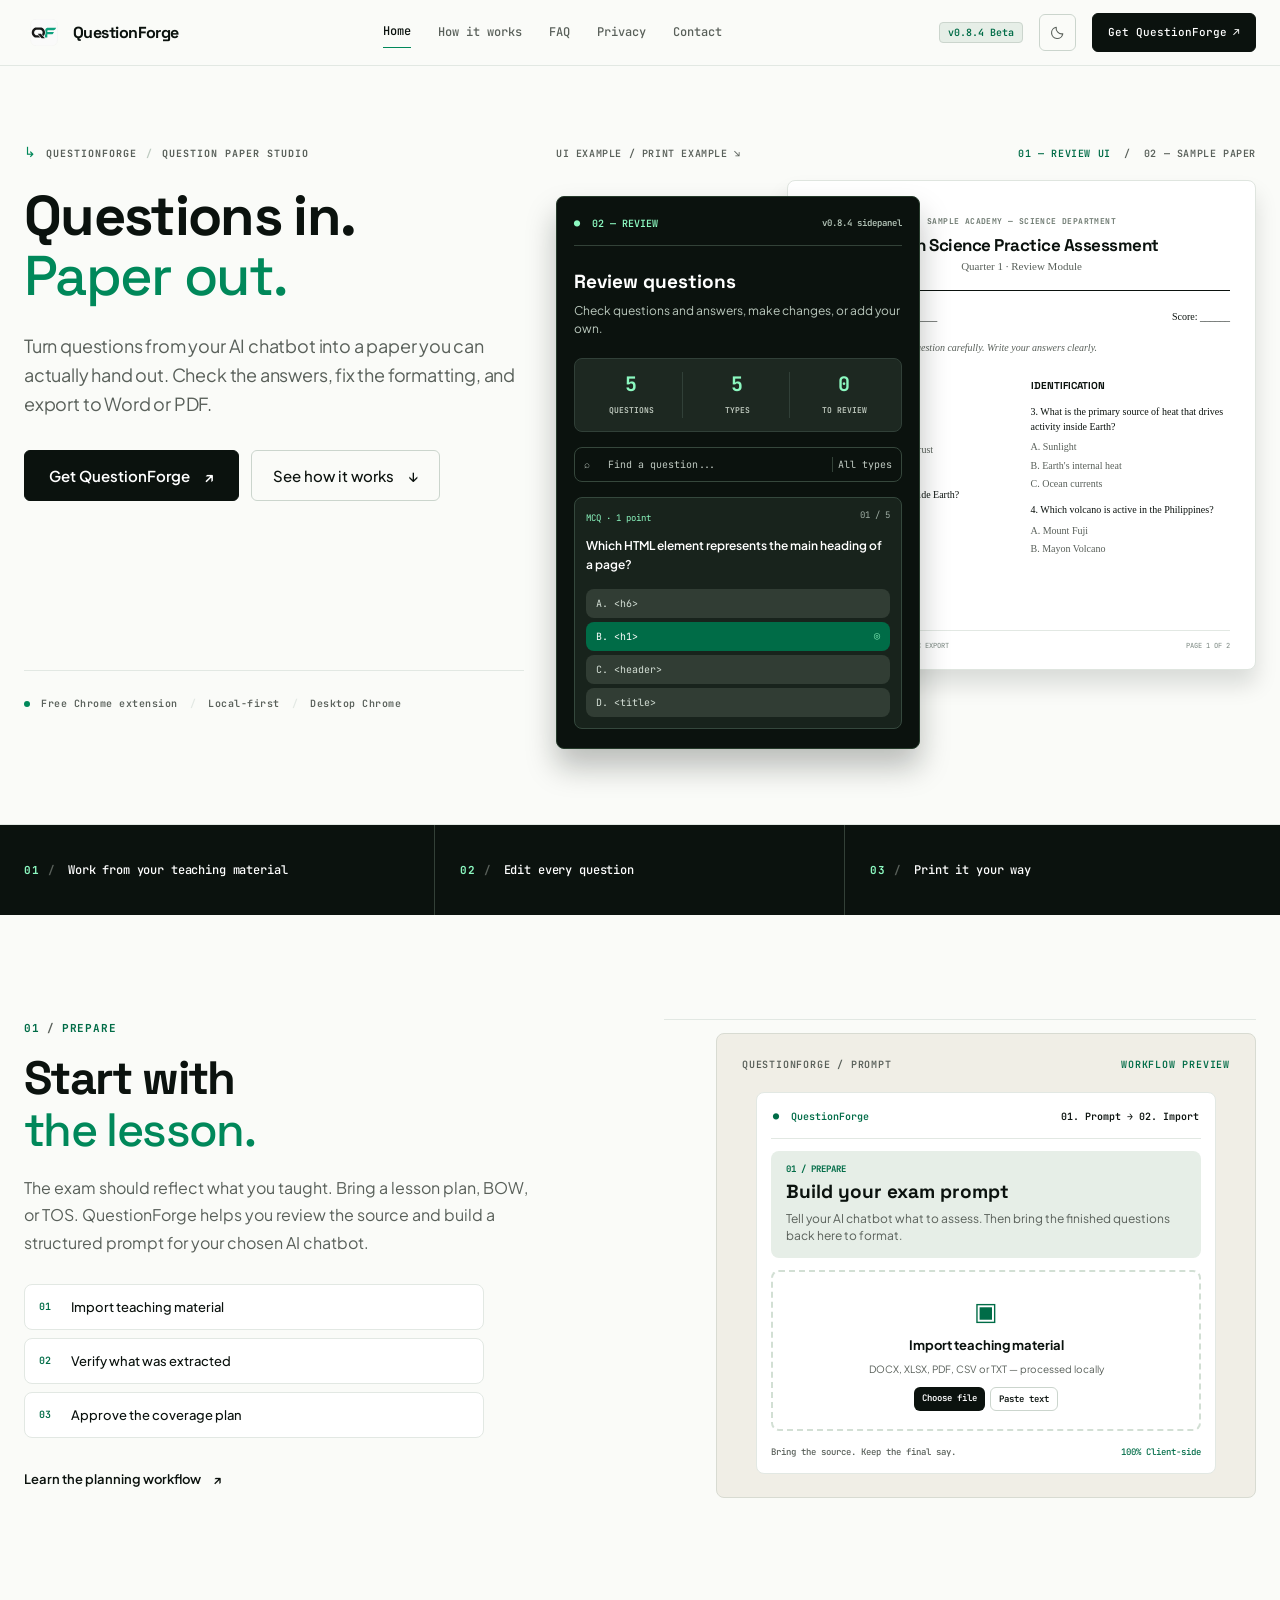
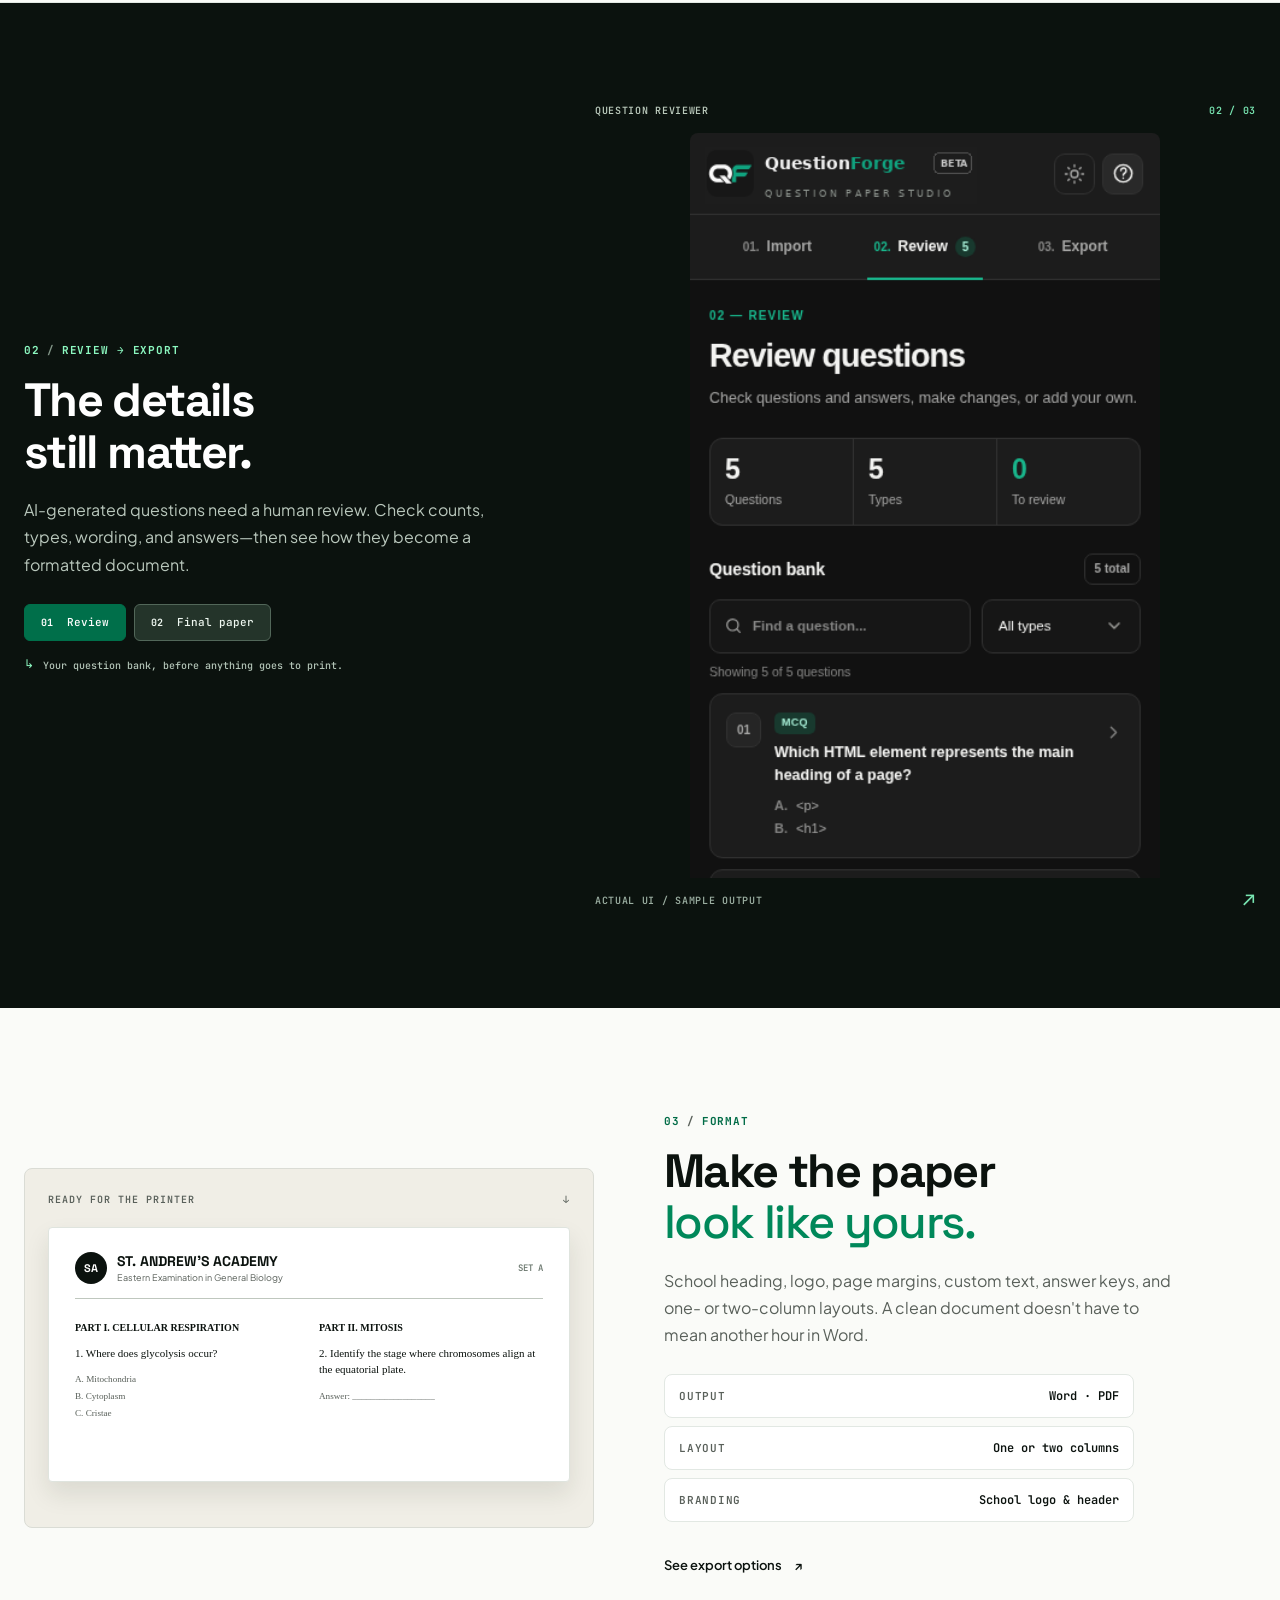
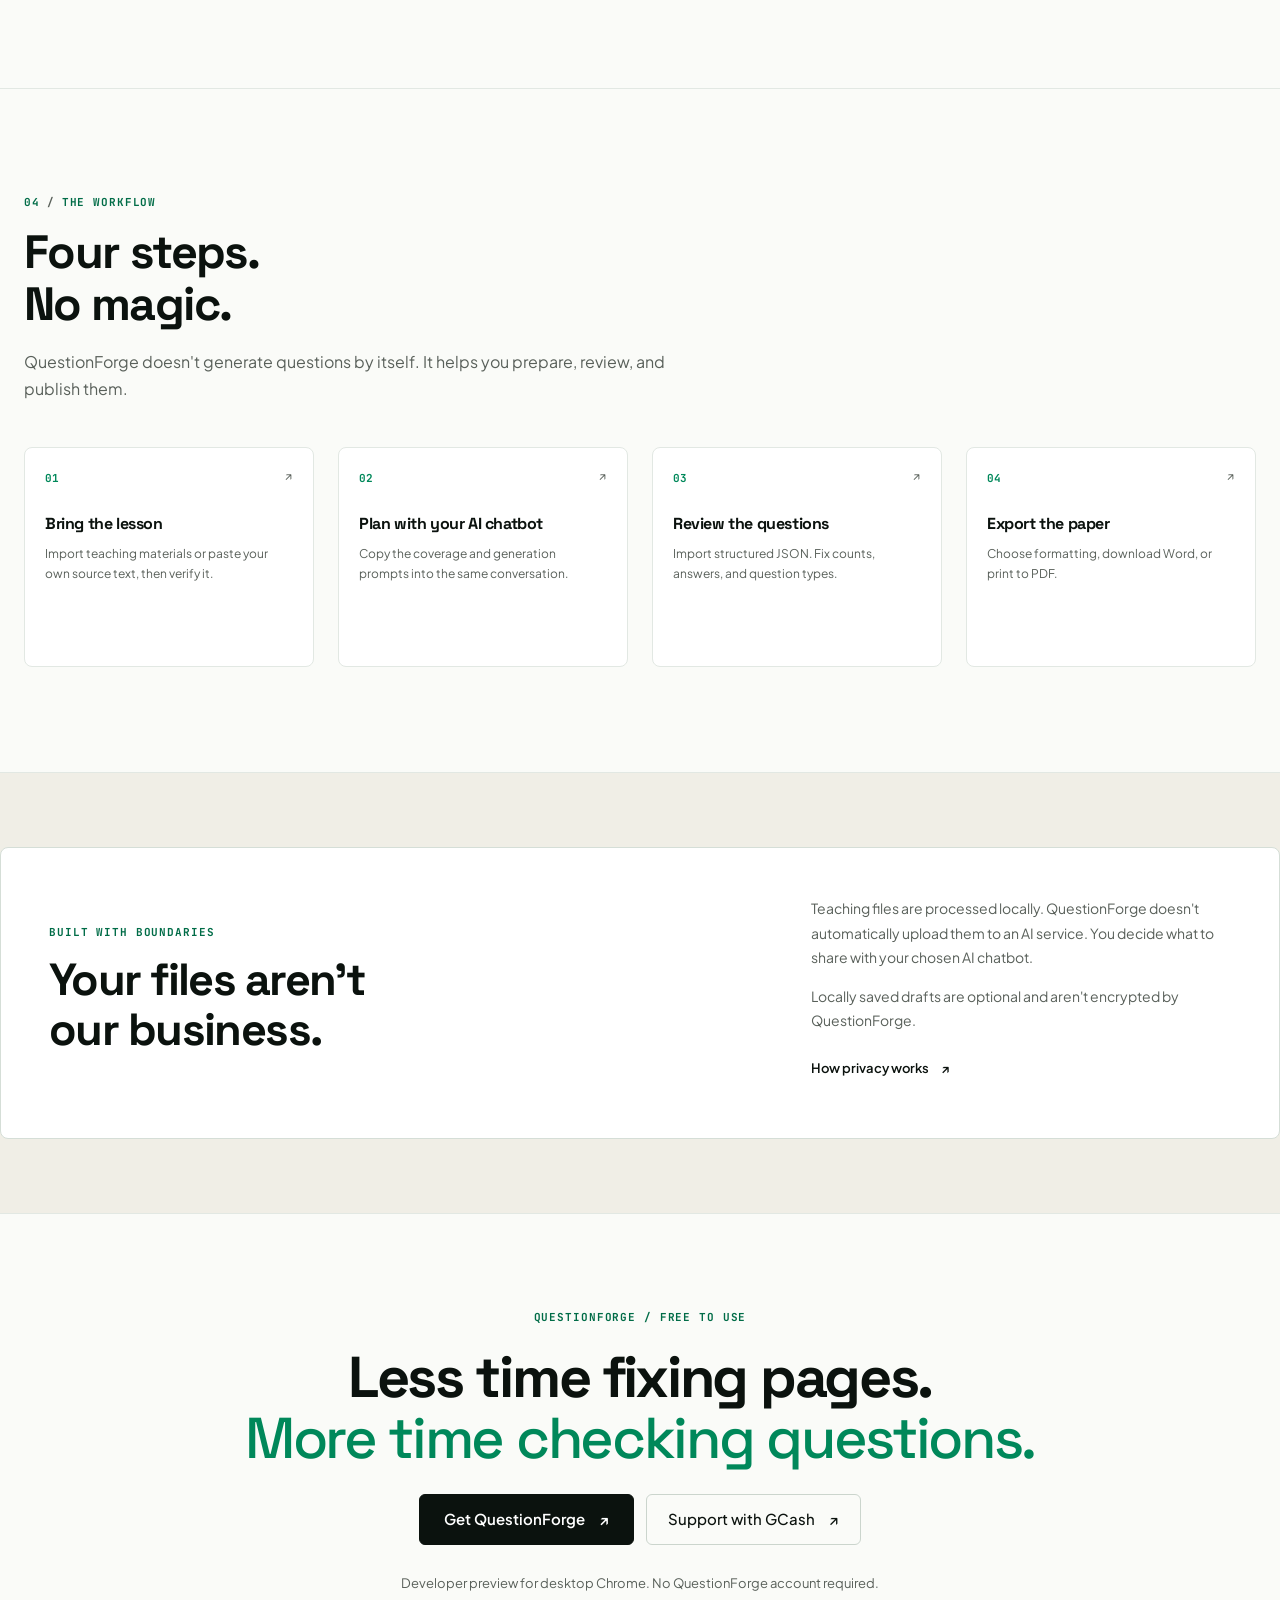
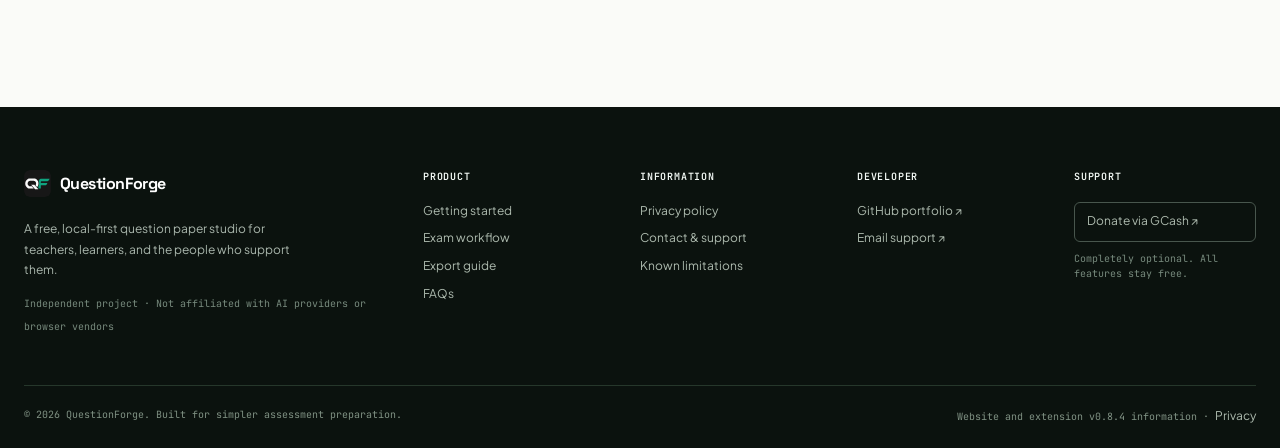
==== commit b395f479: "Automate validated extension release downloads Fetch and validate versioned GitHub release ZIPs duri" ====
--- a/index.html
+++ b/index.html
@@ -1,11 +1,11 @@
 <!DOCTYPE html>
-<html lang="en"><head><meta charset="utf-8"/><meta content="width=device-width,initial-scale=1" name="viewport"/><meta content="light dark" name="color-scheme"/><meta content="#151917" name="theme-color"/><meta content="Free Chrome extension for creating structured exams, reviewing questions, and exporting Word/PDF assessments." name="description"/><meta content="QuestionForge — Question Paper Studio" property="og:title"/><meta content="Free Chrome extension for creating structured exams, reviewing questions, and exporting Word/PDF assessments." property="og:description"/><meta content="website" property="og:type"/><link href="assets/favicon.png" rel="icon" type="image/png"/><script src="assets/theme-init.js"></script><link href="https://fonts.googleapis.com" rel="preconnect"/><link crossorigin="" href="https://fonts.gstatic.com" rel="preconnect"/><link href="https://fonts.googleapis.com/css2?family=JetBrains+Mono:wght@400;500;600;700&amp;family=Plus+Jakarta+Sans:wght@400;500;600;700&amp;family=Space+Grotesk:wght@400;500;600;700&amp;display=swap" rel="stylesheet"/><link href="assets/site.css" rel="stylesheet"/><link href="assets/theme.css" rel="stylesheet"/><link href="assets/mobile.css" rel="stylesheet"/><link href="assets/home.css" rel="stylesheet"/><title>QuestionForge — Exam preparation, minus the formatting</title><link href="assets/typography.css" rel="stylesheet"/><link href="assets/figma-redesign.css" rel="stylesheet"/><link href="assets/accessibility-contrast.css" rel="stylesheet"/></head><body class="figma-site page-index"><a class="skip" href="#main">Skip to content</a><header class="site-header"><div class="container header-inner"><a aria-label="QuestionForge home" class="brand" href="index.html"><img alt="" class="brand-logo theme-light-only" height="40" src="assets/qf-mark-light.svg" width="40"/><img alt="" class="brand-logo theme-dark-only" height="40" src="assets/qf-mark-dark.svg" width="40"/><span>Question<span class="forge">Forge</span></span></a><button aria-controls="site-navigation" aria-expanded="false" aria-label="Open navigation menu" class="menu-toggle" data-menu-toggle="" type="button"><span class="menu-label">Menu</span><svg aria-hidden="true" class="menu-glyph" fill="none" height="19" stroke="currentColor" stroke-linecap="round" stroke-width="1.7" viewbox="0 0 24 24" width="19"><path class="menu-bars" d="M4 7h16M4 12h16M4 17h16"></path><path class="menu-cross" d="M6 6l12 12M18 6L6 18"></path></svg></button><nav aria-label="Main navigation" class="nav" id="site-navigation"><a aria-current="page" href="index.html">Home</a><a href="guide.html">How it works</a><a href="faq.html">FAQ</a><a href="privacy.html">Privacy</a><a href="contact.html">Contact</a><a class="nav-cta nav-cta-mobile" href="guide.html#install">Get QuestionForge <span aria-hidden="true">↗</span></a></nav><span class="release-badge">v0.8.4 Beta</span><button aria-label="Switch to dark mode" class="theme-switch" data-theme-toggle="" title="Switch color theme" type="button"><svg aria-hidden="true" class="theme-sun" fill="none" height="18" stroke="currentColor" stroke-linecap="round" stroke-linejoin="round" stroke-width="1.65" viewbox="0 0 24 24" width="18" xmlns="http://www.w3.org/2000/svg"><circle cx="12" cy="12" r="4"></circle><path d="M12 2v2m0 16v2M4.93 4.93l1.42 1.42m11.3 11.3 1.42 1.42M2 12h2m16 0h2M4.93 19.07l1.42-1.42m11.3-11.3 1.42-1.42"></path></svg><svg aria-hidden="true" class="theme-moon" fill="none" height="18" stroke="currentColor" stroke-linecap="round" stroke-linejoin="round" stroke-width="1.65" viewbox="0 0 24 24" width="18" xmlns="http://www.w3.org/2000/svg"><path d="M20.7 13.2A8.5 8.5 0 0 1 10.8 3.3 8.5 8.5 0 1 0 20.7 13.2Z"></path></svg><span class="sr-only">Change color theme</span></button><a class="header-download" href="guide.html#install">Get QuestionForge <span aria-hidden="true">↗</span></a></div></header><div aria-hidden="true" class="nav-scrim" data-nav-scrim=""></div><main class="home-page" id="main">
+<html lang="en"><head><meta charset="utf-8"/><meta content="width=device-width,initial-scale=1" name="viewport"/><meta content="light dark" name="color-scheme"/><meta content="#151917" name="theme-color"/><meta content="Free Chrome extension for creating structured exams, reviewing questions, and exporting Word/PDF assessments." name="description"/><meta content="QuestionForge — Question Paper Studio" property="og:title"/><meta content="Free Chrome extension for creating structured exams, reviewing questions, and exporting Word/PDF assessments." property="og:description"/><meta content="website" property="og:type"/><link href="assets/favicon.png" rel="icon" type="image/png"/><script src="assets/theme-init.js"></script><link href="https://fonts.googleapis.com" rel="preconnect"/><link crossorigin="" href="https://fonts.gstatic.com" rel="preconnect"/><link href="https://fonts.googleapis.com/css2?family=JetBrains+Mono:wght@400;500;600;700&amp;family=Plus+Jakarta+Sans:wght@400;500;600;700&amp;family=Space+Grotesk:wght@400;500;600;700&amp;display=swap" rel="stylesheet"/><link href="assets/site.css" rel="stylesheet"/><link href="assets/theme.css" rel="stylesheet"/><link href="assets/mobile.css" rel="stylesheet"/><link href="assets/home.css" rel="stylesheet"/><title>QuestionForge — Exam preparation, minus the formatting</title><link href="assets/typography.css" rel="stylesheet"/><link href="assets/qforge.css" rel="stylesheet"/><link href="assets/accessibility-contrast.css" rel="stylesheet"/></head><body class="qforge-site page-index"><a class="skip" href="#main">Skip to content</a><header class="site-header"><div class="container header-inner"><a aria-label="QuestionForge home" class="brand" href="index.html"><img alt="" class="brand-logo theme-light-only" height="40" src="assets/qf-mark-light.svg" width="40"/><img alt="" class="brand-logo theme-dark-only" height="40" src="assets/qf-mark-dark.svg" width="40"/><span>Question<span class="forge">Forge</span></span></a><button aria-controls="site-navigation" aria-expanded="false" aria-label="Open navigation menu" class="menu-toggle" data-menu-toggle="" type="button"><span class="menu-label">Menu</span><svg aria-hidden="true" class="menu-glyph" fill="none" height="19" stroke="currentColor" stroke-linecap="round" stroke-width="1.7" viewbox="0 0 24 24" width="19"><path class="menu-bars" d="M4 7h16M4 12h16M4 17h16"></path><path class="menu-cross" d="M6 6l12 12M18 6L6 18"></path></svg></button><nav aria-label="Main navigation" class="nav" id="site-navigation"><a aria-current="page" href="index.html">Home</a><a href="guide.html">How it works</a><a href="faq.html">FAQ</a><a href="privacy.html">Privacy</a><a href="contact.html">Contact</a><a class="nav-cta nav-cta-mobile" href="guide.html#install">Get QuestionForge <span aria-hidden="true">↗</span></a></nav><span class="release-badge" data-release="badge">v0.8.4 Beta</span><button aria-label="Switch to dark mode" class="theme-switch" data-theme-toggle="" title="Switch color theme" type="button"><svg aria-hidden="true" class="theme-sun" fill="none" height="18" stroke="currentColor" stroke-linecap="round" stroke-linejoin="round" stroke-width="1.65" viewbox="0 0 24 24" width="18" xmlns="http://www.w3.org/2000/svg"><circle cx="12" cy="12" r="4"></circle><path d="M12 2v2m0 16v2M4.93 4.93l1.42 1.42m11.3 11.3 1.42 1.42M2 12h2m16 0h2M4.93 19.07l1.42-1.42m11.3-11.3 1.42-1.42"></path></svg><svg aria-hidden="true" class="theme-moon" fill="none" height="18" stroke="currentColor" stroke-linecap="round" stroke-linejoin="round" stroke-width="1.65" viewbox="0 0 24 24" width="18" xmlns="http://www.w3.org/2000/svg"><path d="M20.7 13.2A8.5 8.5 0 0 1 10.8 3.3 8.5 8.5 0 1 0 20.7 13.2Z"></path></svg><span class="sr-only">Change color theme</span></button><a class="header-download" href="guide.html#install">Get QuestionForge <span aria-hidden="true">↗</span></a></div></header><div aria-hidden="true" class="nav-scrim" data-nav-scrim=""></div><main class="home-page" id="main">
 <section aria-labelledby="home-title" class="home-hero">
 <div class="container home-hero-inner">
 <div class="home-hero-copy">
 <div class="home-meta"><span aria-hidden="true" class="home-glyph">↳</span> QUESTIONFORGE <span class="home-meta-rule"></span> QUESTION PAPER STUDIO</div>
 <h1 id="home-title">Questions in.<br/><span>Paper out.</span></h1>
-<p class="home-deck">Turn questions from ChatGPT into a paper you can actually hand out. Check the answers, fix the formatting, and export to Word or PDF.</p>
+<p class="home-deck">Turn questions from your AI chatbot into a paper you can actually hand out. Check the answers, fix the formatting, and export to Word or PDF.</p>
 <div class="home-hero-actions">
 <a class="home-button home-button--dark" href="guide.html#install">Get QuestionForge <span aria-hidden="true">↗</span></a>
 <a class="home-quiet-link" href="#how-it-works">See how it works <span aria-hidden="true">↓</span></a>
@@ -37,11 +37,11 @@
 <div class="home-chapter-copy">
 <span class="home-chapter-index">01 <span>/</span> PREPARE</span>
 <h2>Start with<br/><em>the lesson.</em></h2>
-<p>The exam should reflect what you taught. Bring a lesson plan, BOW, or TOS. QuestionForge helps you review the source and build a structured prompt for ChatGPT.</p>
+<p>The exam should reflect what you taught. Bring a lesson plan, BOW, or TOS. QuestionForge helps you review the source and build a structured prompt for your chosen AI chatbot.</p>
 <div class="home-line-list"><div><span>01</span> Import teaching material</div><div><span>02</span> Verify what was extracted</div><div><span>03</span> Approve the coverage plan</div></div>
 <a class="home-inline-cta" href="guide.html#workflow">Learn the planning workflow <span aria-hidden="true">↗</span></a>
 </div>
-<div class="home-chapter-media home-chapter-media--plan"><div class="prepare-window"><div class="home-media-topline"><span>QUESTIONFORGE / PROMPT</span><span>REAL INTERFACE</span></div><div class="prepare-screen"><div class="prepare-topline"><span>●  QuestionForge</span><span>01. Prompt → 02. Import</span></div><div class="prepare-intro"><span>01 / PREPARE</span><strong>Build your exam prompt</strong><small>Tell ChatGPT what to assess. Then bring the finished questions back here to format.</small></div><div class="prepare-upload"><span>▣</span><b>Import teaching material</b><small>DOCX, XLSX, PDF, CSV or TXT — processed locally</small><div><span>Choose file</span><span>Paste text</span></div></div><div class="prepare-foot"><span>Bring the source. Keep the final say.</span><span>100% Client-side</span></div></div></div></div>
+<div class="home-chapter-media home-chapter-media--plan"><div class="prepare-window"><div class="home-media-topline"><span>QUESTIONFORGE / PROMPT</span><span>WORKFLOW PREVIEW</span></div><div class="prepare-screen"><div class="prepare-topline"><span>●  QuestionForge</span><span>01. Prompt → 02. Import</span></div><div class="prepare-intro"><span>01 / PREPARE</span><strong>Build your exam prompt</strong><small>Tell your AI chatbot what to assess. Then bring the finished questions back here to format.</small></div><div class="prepare-upload"><span>▣</span><b>Import teaching material</b><small>DOCX, XLSX, PDF, CSV or TXT — processed locally</small><div><span>Choose file</span><span>Paste text</span></div></div><div class="prepare-foot"><span>Bring the source. Keep the final say.</span><span>100% Client-side</span></div></div></div></div>
 </div>
 </section>
 <section aria-labelledby="demo-heading" class="home-demo" id="review">
@@ -80,12 +80,12 @@
 <div class="home-steps-heading"><span class="home-chapter-index">04 <span>/</span> THE WORKFLOW</span><h2 id="steps-title">Four steps.<br/>No magic.</h2><p>QuestionForge doesn't generate questions by itself. It helps you prepare, review, and publish them.</p></div>
 <ol class="home-step-list">
 <li><span>01</span><div><h3>Bring the lesson</h3><p>Import teaching materials or paste your own source text, then verify it.</p></div><span aria-hidden="true">↗</span></li>
-<li><span>02</span><div><h3>Plan with ChatGPT</h3><p>Copy the coverage and generation prompts into the same conversation.</p></div><span aria-hidden="true">↗</span></li>
+<li><span>02</span><div><h3>Plan with your AI chatbot</h3><p>Copy the coverage and generation prompts into the same conversation.</p></div><span aria-hidden="true">↗</span></li>
 <li><span>03</span><div><h3>Review the questions</h3><p>Import structured JSON. Fix counts, answers, and question types.</p></div><span aria-hidden="true">↗</span></li>
 <li><span>04</span><div><h3>Export the paper</h3><p>Choose formatting, download Word, or print to PDF.</p></div><span aria-hidden="true">↗</span></li>
 </ol>
 </div>
 </section>
-<section aria-labelledby="privacy-title" class="home-privacy figma-privacy"><div class="container home-privacy-layout"><div><span class="home-chapter-index">BUILT WITH BOUNDARIES</span><h2 id="privacy-title">Your files aren't<br/>our business.</h2></div><div><p>Teaching files are processed locally. QuestionForge doesn't automatically upload them to an AI service. You decide what to copy into ChatGPT.</p><p>Locally saved drafts are optional and aren't encrypted by QuestionForge.</p><a class="home-inline-cta" href="privacy.html">How privacy works <span aria-hidden="true">↗</span></a></div></div></section>
+<section aria-labelledby="privacy-title" class="home-privacy figma-privacy"><div class="container home-privacy-layout"><div><span class="home-chapter-index">BUILT WITH BOUNDARIES</span><h2 id="privacy-title">Your files aren't<br/>our business.</h2></div><div><p>Teaching files are processed locally. QuestionForge doesn't automatically upload them to an AI service. You decide what to share with your chosen AI chatbot.</p><p>Locally saved drafts are optional and aren't encrypted by QuestionForge.</p><a class="home-inline-cta" href="privacy.html">How privacy works <span aria-hidden="true">↗</span></a></div></div></section>
 <section class="home-ending figma-ending"><div class="container home-ending-inner"><span class="home-chapter-index">QUESTIONFORGE / FREE TO USE</span><h2>Less time fixing pages.<br/><span>More time checking questions.</span></h2><div class="home-ending-actions"><a class="home-button home-button--dark" href="guide.html#install">Get QuestionForge <span aria-hidden="true">↗</span></a><a class="home-quiet-link" href="contact.html#support-the-project">Support with GCash <span aria-hidden="true">↗</span></a></div><p>Developer preview for desktop Chrome. No QuestionForge account required.</p></div></section>
-</main><footer class="footer"><div class="container"><div class="footer-main"><div><a class="brand" href="index.html"><img alt="" height="40" src="assets/qf-mark-dark.svg" width="40"> <span>Question<span class="forge">Forge</span></span></img></a><p class="brand-note">A free, local-first question paper studio for teachers, learners, and the people who support them.</p><span class="note">Independent project · Not affiliated with OpenAI or Google</span></div><div><h4>Product</h4><div class="footer-links"><a href="guide.html">Getting started</a><a href="guide.html#workflow">Exam workflow</a><a href="guide.html#document-export">Export guide</a><a href="faq.html">FAQs</a></div></div><div><h4>Information</h4><div class="footer-links"><a href="privacy.html">Privacy policy</a><a href="contact.html">Contact &amp; support</a><a href="guide.html#limitations">Known limitations</a></div></div><div><h4>Developer</h4><div class="footer-links"><a href="https://github.com/xf00889" rel="noopener noreferrer" target="_blank">GitHub portfolio ↗</a><a href="mailto:hutchiejn@gmail.com">Email support ↗</a></div></div><div><h4>Support</h4><div class="footer-links footer-support-links"><a class="support-button support-button--donate" href="contact.html#support-the-project">Donate via GCash ↗</a><span class="note">Completely optional. All features stay free.</span></div></div></div><div class="footer-bottom"><span>© 2026 QuestionForge. Built for simpler assessment preparation.</span><span>Website and extension v0.8.4 information · <a href="privacy.html">Privacy</a></span></div></div></footer><script defer="" src="assets/site.js"></script><script defer="" src="assets/home.js"></script></body></html>+</main><footer class="footer"><div class="container"><div class="footer-main"><div><a class="brand" href="index.html"><img alt="" height="40" src="assets/qf-mark-dark.svg" width="40"> <span>Question<span class="forge">Forge</span></span></img></a><p class="brand-note">A free, local-first question paper studio for teachers, learners, and the people who support them.</p><span class="note">Independent project · Not affiliated with AI providers or browser vendors</span></div><div><h4>Product</h4><div class="footer-links"><a href="guide.html">Getting started</a><a href="guide.html#workflow">Exam workflow</a><a href="guide.html#document-export">Export guide</a><a href="faq.html">FAQs</a></div></div><div><h4>Information</h4><div class="footer-links"><a href="privacy.html">Privacy policy</a><a href="contact.html">Contact &amp; support</a><a href="guide.html#limitations">Known limitations</a></div></div><div><h4>Developer</h4><div class="footer-links"><a href="https://github.com/xf00889" rel="noopener noreferrer" target="_blank">GitHub portfolio ↗</a><a href="mailto:hutchiejn@gmail.com">Email support ↗</a></div></div><div><h4>Support</h4><div class="footer-links footer-support-links"><a class="support-button support-button--donate" href="contact.html#support-the-project">Donate via GCash ↗</a><span class="note">Completely optional. All features stay free.</span></div></div></div><div class="footer-bottom"><span>© 2026 QuestionForge. Built for simpler assessment preparation.</span><span>Website and extension <span data-release="version">v0.8.4</span> information · <a href="privacy.html">Privacy</a></span></div></div></footer><script defer="" src="assets/site.js"></script><script defer="" src="assets/home.js"></script></body></html>
--- a/assets/site.css
+++ b/assets/site.css
@@ -2,7 +2,7 @@
 *{box-sizing:border-box}html{scroll-behavior:smooth}body{margin:0;font:400 16px/1.65 var(--font);background:var(--paper);color:var(--ink);-webkit-font-smoothing:antialiased}img{max-width:100%;height:auto}a{color:inherit}button{font:inherit}a:focus-visible,button:focus-visible,summary:focus-visible{outline:3px solid #16ac88;outline-offset:4px}::selection{background:#c7f1e0} .skip{position:absolute;z-index:99;top:-100px;left:20px;background:#fff;padding:12px}.skip:focus{top:14px} .container{max-width:var(--content);padding:0 26px;margin:auto} .site-header{position:sticky;top:0;z-index:50;background:rgba(255,255,255,.96);backdrop-filter:blur(14px);border-bottom:1px solid var(--border)}.header-inner{min-height:var(--header-h);display:flex;align-items:center;justify-content:space-between;gap:26px}.brand{display:inline-flex;align-items:center;gap:12px;text-decoration:none;font-size:21px;font-weight:790;letter-spacing:-.8px;white-space:nowrap}.brand img{width:40px;height:40px;border-radius:10px}.brand .forge{color:var(--green)}.nav{display:flex;align-items:center;gap:27px}.nav a{font-size:13px;font-weight:640;text-decoration:none;color:#535b55;transition:color .15s}.nav a:hover,.nav a[aria-current=page]{color:var(--green-dark)}.nav .nav-cta{padding:10px 16px;background:var(--ink);border-radius:8px;color:#fff}.nav .nav-cta:hover{color:#fff;background:#303b33}.menu-toggle{display:none;border:1px solid var(--border);border-radius:9px;background:#fff;padding:8px 12px;cursor:pointer;font-size:13px;font-weight:700}.eyebrow{color:var(--green-dark);text-transform:uppercase;font-weight:780;font-size:11px;letter-spacing:2.6px;line-height:1.5}.chip{display:inline-flex;align-items:center;gap:9px;border:1px solid rgba(139,227,181,.23);border-radius:99px;padding:7px 12px;color:#bfebd7;background:rgba(24,123,90,.16);font-size:12px;font-weight:650}.chip:before{content:"";height:7px;width:7px;border-radius:50%;background:#28c597}.button{display:inline-flex;gap:10px;align-items:center;justify-content:center;min-height:48px;padding:11px 18px;border-radius:9px;text-decoration:none;border:1px solid transparent;font-weight:730;font-size:13px;transition:transform .15s,background .15s}.button:hover{transform:translateY(-1px)}.button.green{background:var(--bright);color:#08180f}.button.green:hover{background:#2abb99}.button.dark{background:var(--ink);color:#fff}.button.dark:hover{background:#3a423c}.button.outline{border-color:#536057;color:#fff}.button.outline:hover{background:rgba(255,255,255,.07)}.button.lightoutline{border-color:var(--border);color:var(--ink)}.button.lightoutline:hover{background:var(--light)}.arrow{font-size:18px;line-height:0} .hero{position:relative;overflow:hidden;background:#151917;color:white;padding:92px 0 100px}.hero:before{content:"";position:absolute;inset:0;opacity:.08;background-image:linear-gradient(#c1e2d1 1px,transparent 1px),linear-gradient(90deg,#c1e2d1 1px,transparent 1px);background-size:56px 56px;mask-image:linear-gradient(to right,transparent,black)}.hero-inner{position:relative;display:grid;grid-template-columns:minmax(0,1fr) 460px;align-items:center;gap:76px}.hero h1{font-size:clamp(42px,5.2vw,69px);letter-spacing:-3.7px;line-height:1.09;margin:24px 0 22px;max-width:710px;font-weight:800}.hero h1 em{font-style:normal;color:#8bdfb9}.hero .intro{color:#bfcac1;font-size:17px;line-height:1.75;max-width:540px}.hero-actions{display:flex;gap:12px;flex-wrap:wrap;margin:32px 0 33px}.hero-meta{color:#8f9f95;font-size:12px;display:flex;gap:18px;flex-wrap:wrap}.hero-meta span:before{content:"✓";color:#78caaa;margin-right:7px}.window{position:relative;background:#101211;border:1px solid #3c453e;border-radius:18px;box-shadow:0 28px 85px rgba(0,0,0,.4);padding:12px}.window-bar{height:32px;display:flex;align-items:center;gap:7px;padding:0 8px 10px}.dot{height:7px;width:7px;border-radius:50%;background:#5c6860}.window-label{margin-left:auto;color:#a0aaa3;text-transform:uppercase;letter-spacing:1.3px;font-size:10px}.hero-screen{display:grid;grid-template-columns:1fr 18px;max-height:510px;overflow:hidden;border:1px solid #30352f;border-radius:9px;background:#111}.hero-screen img{width:100%;object-fit:cover;object-position:top center;max-height:510px}.hero-screen .scroll-track{background:#121614;border-left:1px solid #262a27}.hero-screen .scroll-track:before{content:"";display:block;border-radius:6px;height:115px;width:4px;background:#4c6157;margin:50px auto}.window-caption{position:absolute;bottom:-27px;right:15px;color:#b3c5b8;font-size:11px}.section{padding:94px 0}.section.alt{background:var(--light)}.section-heading{display:flex;align-items:flex-end;justify-content:space-between;gap:30px;margin-bottom:36px}.section h2,.bottom-cta h2{font-size:clamp(32px,4vw,47px);line-height:1.16;letter-spacing:-1.7px;margin:14px 0 0;font-weight:790;max-width:650px}.section-heading p{max-width:350px;color:var(--muted);margin:0;font-size:15px}.grid3{display:grid;grid-template-columns:repeat(3,minmax(0,1fr));gap:16px}.feature{border:1px solid var(--border);border-radius:13px;background:#fff;padding:29px}.feature .number{font-size:12px;color:var(--green-dark);font-weight:820;letter-spacing:1px}.feature h3{font-size:18px;line-height:1.3;letter-spacing:-.4px;margin:34px 0 10px}.feature p{font-size:14px;color:var(--muted);margin:0;line-height:1.75}.feature .icon{height:43px;width:43px;border:1px solid #bedacb;background:#eff9f1;color:var(--green-dark);border-radius:12px;display:grid;place-items:center;font-size:23px}.step-grid{display:grid;grid-template-columns:repeat(4,minmax(0,1fr));gap:12px}.step{border-top:2px solid #222;padding-top:20px}.step .num{color:var(--green);font-size:13px;font-weight:800}.step h3{font-size:17px;line-height:1.3;margin:16px 0 10px}.step p{font-size:14px;line-height:1.8;color:var(--muted);margin:0}.visual-band{display:grid;grid-template-columns:1fr 1fr;gap:70px;align-items:center}.visual-band.reversed .visual-copy{order:2}.visual-copy .lead{font-size:17px;color:var(--muted);max-width:460px;margin:22px 0}.bullets{padding:0;list-style:none;margin:22px 0 30px;display:grid;gap:11px}.bullets li{display:flex;gap:10px;font-size:14px;color:#3e4a40}.bullets li:before{content:"✓";font-weight:800;color:var(--green)}.visual-shot{border:1px solid var(--border);background:#e9ede8;border-radius:18px;min-height:470px;display:flex;justify-content:center;padding:27px 27px 0;overflow:hidden;position:relative}.visual-shot img{object-fit:cover;object-position:top center;width:320px;max-height:510px;border:1px solid #232724;border-radius:13px 13px 0 0;box-shadow:0 20px 70px #162a2033}.privacy-strip{background:#e7f4ec;border:1px solid #c8e4d3;border-radius:16px;padding:38px 42px;display:grid;grid-template-columns:1fr auto;align-items:center;gap:30px}.privacy-strip h3{font-size:25px;letter-spacing:-.7px;margin:9px 0 8px}.privacy-strip p{font-size:14px;max-width:690px;color:#485d4f;margin:0}.link-arrow{font-size:14px;font-weight:760;color:var(--green-dark);text-decoration:none;white-space:nowrap}.link-arrow:hover{text-decoration:underline}.bottom-cta{background:#171b18;color:white;padding:78px 0}.bottom-cta .container{display:flex;align-items:center;justify-content:space-between;gap:40px}.bottom-cta p{color:#adbaae;max-width:520px}.bottom-cta h2{font-size:38px}.footer{background:#111511;color:#aab5aa;padding:61px 0 28px}.footer-main{display:grid;grid-template-columns:2fr 1fr 1fr 1fr;gap:48px}.footer .brand{color:white}.footer .brand-note{max-width:270px;color:#8e9e8f;font-size:13px;margin:20px 0}.footer h4{text-transform:uppercase;font-size:11px;letter-spacing:1.8px;color:#edf5ef;margin:5px 0 18px}.footer-links{display:grid;gap:10px}.footer a:not(.brand){text-decoration:none;color:#aab5aa;font-size:13px}.footer a:hover{color:white}.footer-bottom{border-top:1px solid #313b33;display:flex;justify-content:space-between;gap:20px;padding-top:24px;margin-top:56px;font-size:12px;color:#819082}.footer-bottom a{font-size:12px!important}.page-hero{background:#f6f8f5;border-bottom:1px solid var(--border);padding:78px 0 67px}.page-hero h1{font-size:clamp(38px,5vw,62px);line-height:1.1;letter-spacing:-2.7px;margin:15px 0 16px}.page-hero p{font-size:16px;color:#566359;max-width:730px;margin:0}.page-hero .meta{font-size:12px;color:var(--muted);margin-top:24px}.content-layout{display:grid;grid-template-columns:235px minmax(0,1fr);gap:65px;padding:65px 0 110px}.toc{position:sticky;top:106px;align-self:start;display:grid;gap:5px}.toc strong{font-size:11px;letter-spacing:1.5px;color:#818b80;text-transform:uppercase;margin:0 0 13px}.toc a{padding:8px 10px;border-left:2px solid transparent;font-size:13px;color:#6b756c;text-decoration:none}.toc a:hover,.toc a.active{border-color:var(--green);color:var(--green-dark);background:#f2f6f2}.article{min-width:0;max-width:790px}.article section{margin-bottom:52px;scroll-margin-top:110px}.article h2{font-size:26px;letter-spacing:-.75px;margin:0 0 15px;line-height:1.2}.article h3{font-size:17px;margin:25px 0 8px}.article p,.article li{font-size:15px;line-height:1.85;color:#3d4740}.article ul,.article ol{padding-left:22px}.article li{padding-left:3px;margin-bottom:8px}.article .small{font-size:13px;color:var(--muted)}.article .callout{padding:19px 22px;background:#edf6ef;border-left:3px solid var(--green);border-radius:0 9px 9px 0;margin:25px 0}.article .callout p{margin:0;font-size:14px;color:#304d3a}.article .warning{background:#fff6e9;border-color:#e7aa4c}.article .warning p{color:#644a2b}.article hr{border:0;border-top:1px solid var(--border);margin:43px 0}.article code{padding:2px 5px;background:#eef2ed;border-radius:4px;color:#245d48;font-size:.91em}.article pre{overflow:auto;white-space:pre-wrap;word-break:break-word;background:#19211c;color:#d0e5d5;padding:18px;border-radius:9px;font-size:13px}.article .faq details{border-top:1px solid var(--border);padding:18px 4px}.article .faq details:last-child{border-bottom:1px solid var(--border)}.article .faq summary{cursor:pointer;font-size:15px;font-weight:700;line-height:1.5;padding-right:26px}.article .faq details p{font-size:14px;margin-bottom:2px}.contact-grid{display:grid;grid-template-columns:repeat(2,minmax(0,1fr));gap:17px;margin:36px 0}.contact-card{border:1px solid var(--border);background:#fff;border-radius:14px;padding:28px;display:grid;gap:12px;text-decoration:none}.contact-card:hover{border-color:#8bcba8;box-shadow:0 12px 30px #142e1a0a}.contact-card .card-label{text-transform:uppercase;letter-spacing:1.3px;font-size:11px;font-weight:790;color:var(--green-dark)}.contact-card strong{font-size:18px;overflow-wrap:anywhere;line-height:1.3}.contact-card span{font-size:13px;color:var(--muted)}.note{font-size:13px;color:var(--muted)}.screenshot-pair{display:grid;grid-template-columns:repeat(3,1fr);gap:14px;margin:26px 0}.screenshot-pair img{width:100%;max-height:290px;object-fit:cover;object-position:top center;border:1px solid var(--border);border-radius:9px}.download-box{background:#f5f7f3;border:1px solid var(--border);padding:24px;border-radius:13px;display:grid;gap:10px;margin-top:20px}.download-box .filemeta{color:var(--muted);font-size:12px}.breadcrumbs{font-size:13px;color:var(--muted);margin-bottom:17px}.breadcrumbs a{color:var(--green-dark);text-decoration:none}
 @media(max-width:980px){.hero-inner{grid-template-columns:1fr 390px;gap:35px}.hero h1{font-size:51px}.step-grid{grid-template-columns:repeat(2,1fr);row-gap:25px}.footer-main{gap:24px}.visual-band{gap:30px}.content-layout{gap:35px;grid-template-columns:185px 1fr}}
 @media(max-width:760px){:root{--header-h:67px}.container{padding:0 20px}.header-inner{min-height:var(--header-h)}.menu-toggle{display:block}.nav{position:absolute;top:calc(var(--header-h) - 1px);left:0;right:0;padding:14px 20px 22px;display:none;flex-direction:column;align-items:stretch;gap:0;background:#fff;border-bottom:1px solid var(--border);box-shadow:0 14px 22px #10291a0b}.nav.open{display:flex}.nav a{padding:12px;font-size:14px}.nav .nav-cta{text-align:center;margin-top:10px}.hero{padding:68px 0 76px}.hero-inner{display:flex;flex-direction:column;align-items:stretch}.hero h1{font-size:clamp(39px,10vw,58px);letter-spacing:-2px}.hero .intro{font-size:16px}.hero-visual{max-width:440px;width:100%;margin:auto}.section{padding:65px 0}.section-heading{display:block}.section-heading p{margin-top:15px}.grid3{grid-template-columns:1fr}.feature h3{margin-top:18px}.visual-band{display:flex;flex-direction:column;align-items:stretch}.visual-band.reversed .visual-copy{order:0}.visual-shot{min-height:365px}.privacy-strip{grid-template-columns:1fr;padding:26px}.bottom-cta .container{display:block}.bottom-cta .button{margin-top:18px}.footer-main{grid-template-columns:1fr 1fr;gap:37px}.footer-main>div:first-child{grid-column:1/-1}.content-layout{display:block;padding:42px 0 74px}.toc{position:static;display:flex;flex-wrap:wrap;gap:5px;margin-bottom:45px}.toc strong{width:100%}.toc a{border:1px solid var(--border);border-radius:20px;padding:5px 10px}.toc a.active{border-color:var(--green)}.page-hero{padding:52px 0 48px}.page-hero h1{letter-spacing:-1.8px}.contact-grid{grid-template-columns:1fr}}
-@media(max-width:440px){.footer-main{grid-template-columns:1fr 1fr;gap:23px}.footer-bottom{display:block}.footer-bottom span{display:block;margin-top:6px}.step-grid{grid-template-columns:1fr}.hero-actions{display:grid}.hero-meta{gap:10px}.section h2,.bottom-cta h2{font-size:34px}.hero-screen{max-height:420px}.screenshot-pair{gap:7px}.screenshot-pair img{max-height:185px}}
+@media(max-width:440px){.footer-main{grid-template-columns:1fr 1fr;gap:23px}.footer-bottom{display:block}.footer-bottom>span{display:block;margin-top:6px}.step-grid{grid-template-columns:1fr}.hero-actions{display:grid}.hero-meta{gap:10px}.section h2,.bottom-cta h2{font-size:34px}.hero-screen{max-height:420px}.screenshot-pair{gap:7px}.screenshot-pair img{max-height:185px}}
 @media(prefers-reduced-motion:reduce){html{scroll-behavior:auto}*,*:before,*:after{transition:none!important;animation:none!important}}
 /* Prevent long checksums and filenames from expanding narrow guide layouts. */
 .download-box{min-width:0;overflow-wrap:anywhere}.download-box code{word-break:break-all;overflow-wrap:anywhere}.article{overflow-wrap:break-word}
--- a/assets/qforge.css
+++ b/assets/qforge.css
@@ -0,0 +1,677 @@
+/* QuestionForge — Figma reference implementation (Home 1:932, FAQ 1:584, Guide 1:2)
+   Additive design layer: preserves extension sources, downloads, page routes & theme scripts. */
+:root {
+  --ink:#0b120e;--text:#0b120e;--muted:#59605a;--light:#fafbf8;
+  --paper:#fff;--border:#e2e8e3;--green:#00885a;--green-dark:#006c47;
+  --bright:#8cf8c0;--charcoal:#0b120e;--header-h:65px;--content:1280px;
+  --font:"Plus Jakarta Sans",Arial,sans-serif;
+  --heading-font:"Space Grotesk",Arial,sans-serif;
+  --mono:"JetBrains Mono",Consolas,monospace;
+  --qf-cream:#f0eee6;--qf-surface:#fafbf8;
+}
+html {scroll-padding-top:84px}
+body.qforge-site :is(.home-quiet-link,.faq-quick a,.toc a,.prepare-upload div span){border-radius:6px}
+body.qforge-site :is(.home-line-list>div,.home-spec-list>div,.home-step-list li,.prepare-screen,.prepare-intro,.prepare-upload,.editor-stats,.editor-search,.editor-card,.editor-card div,.faq-independent,.guide-system-note,.guide-article>section>ol>li,.gcash-safety-notice,.home-demo-image-wrap){border-radius:8px}
+body.qforge-site .release-badge{border-radius:4px}
+body.qforge-site .export-sheet{border-radius:4px}
+
+body.qforge-site{background:var(--qf-surface);color:var(--ink);font-family:var(--font);line-height:1.6;font-size:14px}
+body.qforge-site h1,body.qforge-site h2,body.qforge-site h3,body.qforge-site h4{font-family:var(--heading-font);letter-spacing:-.034em;line-height:1.15}
+body.qforge-site a,body.qforge-site button{transition:background-color .18s ease,color .18s ease,border-color .18s ease,transform .18s ease}
+body.qforge-site a:focus-visible,body.qforge-site button:focus-visible,body.qforge-site summary:focus-visible{outline:2px solid #009968;outline-offset:4px}
+body.qforge-site .container{max-width:1280px;padding-left:24px;padding-right:24px}
+body.qforge-site .site-header{background:#fafbf8f5;border-color:#e2e8e3;backdrop-filter:blur(18px)}
+body.qforge-site .header-inner{min-height:65px;gap:16px}
+body.qforge-site .brand{font-family:var(--heading-font);font-size:16px;font-weight:700;letter-spacing:-.035em;gap:9px;color:var(--ink)}
+body.qforge-site .brand .forge{color:inherit}
+body.qforge-site .brand img,body.qforge-site .footer .brand img{width:27px;height:27px;border-radius:6px}
+body.qforge-site .nav{gap:27px;margin-left:auto;margin-right:auto}
+body.qforge-site .nav a:not(.nav-cta){font-family:var(--mono);font-size:12px;font-weight:500;color:#59605a;letter-spacing:0}
+body.qforge-site .nav a[aria-current=page]{color:var(--ink);border-bottom:1px solid var(--green);padding:5px 0}
+body.qforge-site .nav a:hover{color:var(--green-dark)}
+body.qforge-site .nav-cta-mobile{display:none}
+body.qforge-site .release-badge{display:inline-block;background:#e6eee7;border:1px solid #cbd5cd;color:#006c47;padding:2px 8px;font:600 10px/1.5 var(--mono);white-space:nowrap}
+body.qforge-site .header-download{font:500 11px/1.4 var(--mono);display:inline-flex;align-items:center;gap:6px;background:#0b120e;color:#fff;text-decoration:none;padding:11px 15px;white-space:nowrap;border:1px solid #0b120e;border-radius:6px}
+body.qforge-site .header-download:hover{background:#006c47;border-color:#006c47}
+body.qforge-site .theme-switch{width:37px;height:37px;flex:0 0 37px;border:1px solid #cbd5cd;border-radius:6px;background:transparent;color:#59605a;order:0}
+body.qforge-site .theme-switch svg{width:16px;height:16px}
+body.qforge-site .button,body.qforge-site .nav-cta,body.qforge-site .support-button{border-radius:6px}
+body.qforge-site .button.dark{background:#0b120e;color:#fff}
+body.qforge-site .eyebrow,body.qforge-site .section-number{font:700 11px/1.5 var(--mono);letter-spacing:.13em;color:#006c47;text-transform:uppercase}
+body.qforge-site .micro-badge{font:700 11px/1.5 var(--mono);letter-spacing:.09em;background:#e6eee7;border:1px solid #cbd5cd;color:#006c47;display:inline-flex;align-items:center;padding:5px 10px;border-radius:6px}
+/* HEADER NAV PRECEDENCE */
+body.qforge-site .header-download{order:4}body.qforge-site .release-badge{order:2}body.qforge-site .theme-switch{order:3}
+/* HOME — EDITORIAL HERO */
+body.qforge-site .home-page{--qf-bg:#fafbf8;--qf-text:#0b120e;--qf-muted:#59605a;--qf-accent:#00885a;--qf-border:#e2e8e3;--qf-soft:#fafbf8;--qf-dark:#0b120e;--qf-label:var(--mono);background:#fafbf8}
+body.qforge-site .home-hero{background:#fafbf8;padding:80px 0 112px;border-color:#e2e8e3}
+body.qforge-site .home-hero-inner{display:grid;grid-template-columns:minmax(0,5fr) minmax(0,7fr);gap:32px;align-items:start}
+body.qforge-site .home-hero-copy{height:566px;display:flex;flex-direction:column;align-items:flex-start;padding-top:0}
+body.qforge-site .home-meta{font:700 11px/1.3 var(--mono);letter-spacing:.1em;color:#59605a;gap:9px;margin-bottom:26px}
+body.qforge-site .home-glyph{font-size:14px;color:#00885a}
+body.qforge-site .home-meta-rule{width:auto;height:auto;background:none}body.qforge-site .home-meta-rule:after{content:'/';color:#bdcac0}
+body.qforge-site .home-meta{font-size:10px}
+body.qforge-site .home-page .home-hero h1{font:700 clamp(44px,4.5vw,56px)/1.07 var(--heading-font);letter-spacing:-.03em;margin:0 0 25px;max-width:520px;color:#0b120e}
+body.qforge-site .home-page .home-hero h1 span{font-weight:500;color:#00885a}
+body.qforge-site .home-deck{font-size:18px;line-height:1.62;letter-spacing:-.01em;color:#59605a;max-width:510px;margin:0}
+body.qforge-site .home-hero-actions{gap:12px;margin:32px 0 0}
+body.qforge-site .home-button{border-radius:6px;min-height:51px;padding:12px 24px;font:600 15px/1.5 var(--font);gap:14px}
+body.qforge-site .home-button--dark{background:#0b120e;color:#fff}
+body.qforge-site .home-button--dark:hover{background:#006c47;color:#fff}
+body.qforge-site .home-quiet-link{display:inline-flex;min-height:51px;border:1px solid #cbd5cd;padding:11px 21px;text-decoration:none;font:500 15px/1.5 var(--font);gap:14px}
+body.qforge-site .home-hero-footnote{margin-top:auto;padding:25px 0 0;border-top:1px solid #e2e8e3;width:100%;display:flex;gap:10px;font:600 10px/1.6 var(--mono);letter-spacing:.05em}
+body.qforge-site .home-hero-footnote .home-footnote-dot{width:6px;height:6px}
+/* real HTML illustration, not a static screenshot; retains selectable accessible text */
+body.qforge-site .home-hero-art{height:566px;overflow:visible}
+body.qforge-site .home-hero-art-meta{display:flex;align-items:center;justify-content:space-between;gap:12px;font:600 10px/1.5 var(--mono);color:#59605a;letter-spacing:.06em;white-space:nowrap}
+body.qforge-site .home-hero-art-meta b{color:#006c47;font-weight:600}
+body.qforge-site .preview-paper{position:absolute;right:0;top:34px;width:67%;height:490px;padding:34px 25px 25px;background:#fff;border:1px solid #dfe5df;border-radius:8px;box-shadow:0 15px 22px #0b120e21;z-index:1;color:#0b120e;overflow:hidden;font-family:Georgia,serif}
+body.qforge-site .paper-kicker{text-align:center;font:700 8px/1.5 var(--mono);letter-spacing:.05em;color:#6e7a71}
+body.qforge-site .paper-title{text-align:center;font:700 17px/1.25 var(--heading-font);letter-spacing:-.03em;margin:8px 0 3px}
+body.qforge-site .paper-sub{text-align:center;font:11px/1.3 Georgia,serif;color:#59605a}
+body.qforge-site .paper-rule{border-top:1px solid #0b120e;margin-top:16px}
+body.qforge-site .paper-fields{display:flex;justify-content:space-between;gap:8px;margin:18px 0 15px;font-size:10px}
+body.qforge-site .paper-instructions{font-size:10px;font-style:italic;color:#59605a;margin-bottom:22px}
+body.qforge-site .paper-columns{display:grid;grid-template-columns:1fr 1fr;gap:18px;font-size:10px;line-height:1.53}
+body.qforge-site .paper-columns b{font:700 10px/1.5 var(--heading-font)}
+body.qforge-site .paper-columns p{margin:11px 0 5px;font-size:10px;color:#0b120e}
+body.qforge-site .paper-columns span{display:block;color:#59605a;margin:3px 0}
+body.qforge-site .paper-footer{position:absolute;bottom:18px;left:25px;right:25px;border-top:1px solid #e2e8e3;display:flex;justify-content:space-between;padding-top:10px;gap:5px;font:7px/1.4 var(--mono);color:#7a8780}
+body.qforge-site .preview-editor{position:absolute;left:0;top:50px;width:52%;min-height:500px;background:#0b120e;border:1px solid #263b2b;border-radius:8px;box-shadow:0 18px 30px #0b120e44;z-index:2;padding:19px 17px;color:#fff;overflow:hidden}
+body.qforge-site .editor-top{display:flex;align-items:center;justify-content:space-between;border-bottom:1px solid #334238;padding-bottom:14px;font:600 10px/1.5 var(--mono);color:#8cf8c0;gap:6px}
+body.qforge-site .editor-top small{font-size:9px;color:#b5c6b9}
+body.qforge-site .editor-heading{font:700 19px/1.3 var(--heading-font);margin-top:24px}
+body.qforge-site .preview-editor>p{font:12px/1.5 var(--font);color:#bac8bd;margin:7px 0 20px}
+body.qforge-site .editor-stats{display:grid;grid-template-columns:repeat(3,1fr);background:#1d2821;border:1px solid #314038;text-align:center;padding:13px 5px;gap:3px}
+body.qforge-site .editor-stats div{border-right:1px solid #314038}body.qforge-site .editor-stats div:last-child{border:0}
+body.qforge-site .editor-stats b{display:block;color:#8cf8c0;font:700 20px/1.2 var(--mono)}body.qforge-site .editor-stats span{font:600 8px/1.6 var(--mono);color:#c4cec3}
+body.qforge-site .editor-search{border:1px solid #36473c;padding:9px;margin:15px 0;font:10px/1.5 var(--mono);color:#c1cbc3;display:flex;justify-content:space-between;gap:8px}
+body.qforge-site .editor-search span{border-left:1px solid #334238;padding-left:5px}
+body.qforge-site .editor-card{background:#18231c;border:1px solid #35483d;padding:11px;font:11px/1.5 var(--mono)}
+body.qforge-site .editor-card>span:first-child{color:#8cf8c0;font-size:9px}.editor-card>small{float:right;color:#9faea4;font-size:9px}
+body.qforge-site .editor-card p{font:600 12px/1.6 var(--font);margin:10px 0 15px}
+body.qforge-site .editor-card div{padding:7px 10px;background:#313d34;color:#d5e0d7;margin-top:4px;font-size:10px}
+body.qforge-site .editor-card div.correct{background:#006c47;color:#fff}
+body.qforge-site .editor-card div.correct span{float:right;color:#8cf8c0}
+/* workflow strip */
+body.qforge-site .home-rail{background:#0b120e;color:#fff}
+body.qforge-site .home-rail-grid>div{font:500 12px/1.5 var(--mono);min-height:90px;border-color:#334037;gap:12px}
+body.qforge-site .home-rail-number{color:#8cf8c0}
+/* alternating story sections */
+body.qforge-site .home-chapter{padding:100px 0;border-color:#e2e8e3;background:#fafbf8}
+body.qforge-site .home-chapter-grid{grid-template-columns:repeat(2,minmax(0,1fr));gap:48px}
+body.qforge-site .home-chapter-index{font:700 11px/1.5 var(--mono);letter-spacing:.08em;color:#006c47}
+body.qforge-site .home-page .home-chapter h2,body.qforge-site .home-page .home-demo h2,body.qforge-site .home-page .home-steps h2,body.qforge-site .home-page .home-privacy h2{font:700 clamp(36px,3.65vw,50px)/1.1 var(--heading-font);letter-spacing:-.035em;margin:16px 0 18px}
+body.qforge-site .home-chapter h2 em{font-style:normal;color:#00885a;font-weight:500}
+body.qforge-site .home-chapter-copy>p,body.qforge-site .home-demo-intro>p,body.qforge-site .home-steps-heading>p{font:400 16px/1.7 var(--font);color:#59605a;margin:0 0 26px;max-width:510px}
+body.qforge-site .home-line-list{margin:28px 0 20px;border:0;display:grid;gap:8px}
+body.qforge-site .home-line-list>div{border:1px solid #e2e8e3;background:#fff;padding:12px 14px;font:500 13px/1.55 var(--font)}
+body.qforge-site .home-line-list span{font:600 10px/1.4 var(--mono);color:#006c47}
+body.qforge-site .home-inline-cta{border:0;padding:12px 0;font:600 13px/1.5 var(--font)}
+body.qforge-site .prepare-window{background:#f0eee6;border:1px solid #d8dbd2;border-radius:8px;padding:23px 25px;width:100%;max-width:540px;min-height:390px}
+body.qforge-site .prepare-window .home-media-topline{font:600 10px/1.5 var(--mono);letter-spacing:.08em;color:#59605a;margin:0 0 20px}
+body.qforge-site .prepare-window .home-media-topline span:last-child{color:#006c47}
+body.qforge-site .prepare-screen{background:#fff;color:#0b120e;border:1px solid #e2e8e3;max-width:460px;margin:auto;padding:14px}
+body.qforge-site .prepare-topline{display:flex;justify-content:space-between;border-bottom:1px solid #e2e8e3;padding:2px 2px 14px;font:600 10px/1.5 var(--mono);gap:5px}
+body.qforge-site .prepare-topline span:first-child{color:#006c47}
+body.qforge-site .prepare-intro{display:flex;flex-direction:column;gap:6px;background:#e6eee7;padding:13px 15px;margin-top:12px}
+body.qforge-site .prepare-intro span{font:700 9px/1.3 var(--mono);color:#006c47}
+body.qforge-site .prepare-intro strong{font:700 19px/1.2 var(--heading-font)}
+body.qforge-site .prepare-intro small{font:12px/1.45 var(--font);color:#59605a}
+body.qforge-site .prepare-upload{border:2px dashed #d2dfd4;display:flex;flex-direction:column;align-items:center;text-align:center;gap:5px;padding:18px;margin-top:12px}
+body.qforge-site .prepare-upload>span{font-size:25px;color:#006c47}
+body.qforge-site .prepare-upload b{font-size:13px}
+body.qforge-site .prepare-upload small{font-size:10px;color:#59605a}
+body.qforge-site .prepare-upload div{display:flex;gap:5px;margin-top:5px}
+body.qforge-site .prepare-upload div span{background:#0b120e;color:#fff;padding:5px 8px;font:600 9px var(--mono)}
+body.qforge-site .prepare-upload div span+span{background:#fff;border:1px solid #cbd5cd;color:#0b120e}
+body.qforge-site .prepare-foot{display:flex;justify-content:space-between;gap:5px;color:#59605a;font:500 9px/1.5 var(--mono);margin-top:15px}body.qforge-site .prepare-foot span:last-child{color:#006c47}
+/* dark review chapter */
+body.qforge-site .home-demo{padding:100px 0;background:#0b120e}
+body.qforge-site .home-demo-grid{grid-template-columns:40% minmax(0,60%);gap:30px}
+body.qforge-site .home-demo .home-chapter-index{color:#8cf8c0}
+body.qforge-site .home-page .home-demo h2{color:#fff}
+body.qforge-site .home-demo-intro>p{color:#b9c7bc}
+body.qforge-site .home-demo-tabs{border:0;gap:8px;margin-top:24px}
+body.qforge-site .home-demo-tab{border:1px solid #334338;background:#242e27;color:#d0d9d1;border-radius:6px;padding:10px 16px;font:500 11px/1.4 var(--mono)}
+body.qforge-site .home-demo-tab.active{background:#00885a;color:#fff;border-color:#00885a}
+body.qforge-site .home-demo-tab.active span{color:#fff}
+body.qforge-site .home-demo-note{font:500 10px/1.5 var(--mono);color:#b4c5b8;margin-top:17px}
+body.qforge-site .home-demo-marker{color:#8cf8c0;font-size:12px}
+body.qforge-site .home-demo-display{background:#1b241e;border:1px solid #3b4a3d;border-radius:8px;padding:23px;max-height:none}
+body.qforge-site .home-demo-top{border:0;padding:0 0 14px;font:600 10px/1.5 var(--mono)}
+body.qforge-site .home-demo-image-wrap{height:320px;background:#101813;border:1px solid #3a4a40;padding:18px;align-items:flex-start}
+body.qforge-site .home-demo-image-wrap img{border-radius:6px;max-width:220px;max-height:280px}
+body.qforge-site .home-demo-bottom{padding:15px 0 0;font:600 10px/1.5 var(--mono)}
+body.qforge-site .home-chapter--export{padding:100px 0}
+body.qforge-site .home-export-display{padding:0;border:0}
+body.qforge-site .export-preview-frame{background:#f0eee6;border:1px solid #dadcd5;border-radius:8px;padding:23px;max-width:570px;min-height:360px}
+body.qforge-site .export-frame-top{display:flex;justify-content:space-between;color:#59605a;font:600 10px/1.5 var(--mono);letter-spacing:.1em;margin-bottom:20px}
+body.qforge-site .export-sheet{background:white;color:#0b120e;border:1px solid #dfe4de;box-shadow:0 12px 24px #1b25171a;padding:24px 26px;min-height:255px}
+body.qforge-site .export-school{display:flex;align-items:center;gap:10px;border-bottom:1px solid #bfc7be;padding-bottom:14px}
+body.qforge-site .school-mark{background:#0b120e;color:white;border-radius:50%;width:32px;height:32px;display:grid;place-items:center;font:700 11px var(--heading-font)}
+body.qforge-site .export-school strong{display:block;font:700 14px/1.35 var(--heading-font)}
+body.qforge-site .export-school small{display:block;font:9px/1.5 var(--font);color:#59605a}
+body.qforge-site .export-school>span{font:600 9px var(--mono);margin-left:auto;color:#6e7a71}
+body.qforge-site .export-paper-cols{display:grid;grid-template-columns:1fr 1fr;gap:20px;padding-top:20px;font:11px/1.5 Georgia,serif}
+body.qforge-site .export-paper-cols b{font:700 10px/1.4 Georgia,serif}
+body.qforge-site .export-paper-cols p{margin:9px 0}
+body.qforge-site .export-paper-cols small{color:#59605a}
+body.qforge-site .home-spec-list{border:0;margin:22px 0}
+body.qforge-site .home-spec-list>div{border:1px solid #e2e8e3;background:#fff;margin-bottom:8px;padding:13px 14px}
+body.qforge-site .home-spec-list span{font:600 11px var(--mono)}
+body.qforge-site .home-spec-list strong{font:600 12px var(--mono)}
+/* workflow, privacy and closing */
+body.qforge-site .home-steps{padding:100px 0 105px;background:#fafbf8}
+body.qforge-site .home-steps-layout{display:block}
+body.qforge-site .home-steps-heading{margin-bottom:45px}
+body.qforge-site .home-steps-heading>p{max-width:650px}
+body.qforge-site .home-step-list{display:grid;grid-template-columns:repeat(4,minmax(0,1fr));gap:24px;border:0}
+body.qforge-site .home-step-list li{display:flex;flex-direction:column;position:relative;border:1px solid #e2e8e3;background:#fff;min-height:220px;padding:22px 20px;gap:0}
+body.qforge-site .home-step-list li>span:first-child{font:700 11px/1.5 var(--mono);padding:0;margin-bottom:26px}
+body.qforge-site .home-step-list li>span:last-child{position:absolute;right:20px;top:18px;font-size:12px}
+body.qforge-site .home-step-list h3{font:700 16px/1.4 var(--heading-font);margin:0 0 9px}
+body.qforge-site .home-step-list p{font:12px/1.65 var(--font);color:#59605a}
+body.qforge-site .home-privacy{padding:74px 0;background:#f0eee6}
+body.qforge-site .home-privacy-layout{background:#fff;border:1px solid #d5ded7;border-radius:8px;padding:48px;grid-template-columns:1fr auto;gap:30px}
+body.qforge-site .home-page .home-privacy h2{font-size:45px;margin:14px 0}
+body.qforge-site .home-privacy-layout>div:last-child{max-width:420px}
+body.qforge-site .home-privacy-layout>div:last-child p{font-size:14px;line-height:1.75}
+body.qforge-site .home-ending{padding:90px 0 100px;background:#fafbf8;text-align:center}
+body.qforge-site .home-page .home-ending h2{font-size:clamp(38px,4.5vw,62px);font-weight:700;letter-spacing:-.04em;max-width:920px;margin:20px auto 14px}
+body.qforge-site .home-ending h2 span{font-weight:500;color:#00885a;font-style:italic}
+body.qforge-site .home-ending-actions{justify-content:center;gap:12px;margin-top:24px}
+body.qforge-site .home-ending-inner>p{font:400 13px/1.6 var(--font);color:#59605a}
+/* FOOTER */
+body.qforge-site .footer{background:#0b120e;padding:63px 0 22px;color:#aab7ad}
+body.qforge-site .footer .brand{color:#fff;font-size:16px}
+body.qforge-site .footer-main{grid-template-columns:2fr 1fr 1fr 1fr 1fr;gap:35px}
+body.qforge-site .footer h4{font:600 10px/1.4 var(--mono);letter-spacing:.08em;color:#f5fbf7;margin:0 0 18px}
+body.qforge-site .footer .brand-note{font:12px/1.7 var(--font);color:#aab7ad;margin:17px 0 10px}
+body.qforge-site .footer .note{font:10px/1.5 var(--mono);color:#778a7d}
+body.qforge-site .footer .footer-links{gap:9px}
+body.qforge-site .footer a:not(.brand){font:12px/1.55 var(--font);color:#adbaae}
+body.qforge-site .footer .support-button--donate{display:block;padding:9px 12px;border:1px solid #48564d;color:#fff;font:600 11px/1.5 var(--mono)}
+body.qforge-site .footer-bottom{border-color:#26372b;color:#809284;margin-top:50px;padding-top:21px;font:10px/1.5 var(--mono)}
+/* FAQ — Figma architecture and faceted accordion */
+body.qforge-site .faq-hero{padding:56px 0 48px;background:#f4fcf2;border-bottom:1px solid #e2e8e3}
+body.qforge-site .faq-hero h1{font-size:40px;letter-spacing:-.025em;margin:21px 0 15px}
+body.qforge-site .faq-hero p{font:18px/1.63 var(--font);max-width:780px;color:#59605a;margin:0}
+body.qforge-site .faq-quick{display:flex;align-items:center;gap:10px;flex-wrap:wrap;margin-top:34px}
+body.qforge-site .faq-quick span{font:500 11px var(--mono);color:#77877a;margin-right:6px}
+body.qforge-site .faq-quick a{border:1px solid #e2e8e3;padding:5px 10px;background:#fff;color:#0b120e;text-decoration:none;font:500 11px/1.5 var(--mono)}
+body.qforge-site .faq-quick a:hover{border-color:#00885a}
+body.qforge-site .faq-filter-strip{border-bottom:1px solid #e2e8e3;background:#fafbf8}
+body.qforge-site .faq-filter-items{display:flex;align-items:center;gap:9px;flex-wrap:wrap;padding-top:14px;padding-bottom:14px}
+body.qforge-site .faq-filter-items button{border:1px solid #cbd5cd;padding:9px 13px;background:#fff;color:#59605a;font:500 11px/1.5 var(--mono);border-radius:6px;cursor:pointer}
+body.qforge-site .faq-filter-items button:hover{border-color:#00885a}
+body.qforge-site .faq-filter-items button.selected{background:#0b120e;color:#fff;border-color:#0b120e}
+body.qforge-site .faq-filter-version{margin-left:auto;font:500 10px/1.5 var(--mono);color:#59605a;white-space:nowrap}
+body.qforge-site .faq-filter-version:first-letter{color:#00885a}
+body.qforge-site .faq-main-grid{display:grid;grid-template-columns:minmax(0,4fr) minmax(0,8fr);gap:40px;padding-top:64px;padding-bottom:70px}
+body.qforge-site .faq-arch-card{border:1px solid #e2e8e3;background:#fff;padding:24px 25px 26px;border-radius:6px}
+body.qforge-site .faq-arch-card h2{font-size:19px;margin:20px 0 15px}
+body.qforge-site .faq-arch-card>p{font:15px/1.7 var(--font);color:#59605a;padding-bottom:20px;border-bottom:1px solid #e2e8e3}
+body.qforge-site .faq-arch-feature{margin-top:16px;padding-left:5px}
+body.qforge-site .faq-arch-feature b{font:600 12px/1.5 var(--font);color:#0b120e}
+body.qforge-site .faq-arch-feature span{display:block;font:12px/1.7 var(--font);color:#59605a;margin:5px 0 0 25px}
+body.qforge-site .faq-independent{margin-top:22px;background:#f0eee6;border:1px solid #dddcd4;padding:22px 24px}
+body.qforge-site .faq-independent b{font:600 12px var(--mono)}
+body.qforge-site .faq-independent p{font:13px/1.5 var(--font);color:#59605a;margin:12px 0}
+body.qforge-site .faq-independent a{font:600 11px var(--mono);text-decoration:none;color:#006c47}
+body.qforge-site .faq-heading-row{display:flex;align-items:start;justify-content:space-between;gap:20px;margin:0 0 24px}
+body.qforge-site .faq-heading-row h2{font-size:24px;margin:0 0 6px}
+body.qforge-site .faq-heading-row p{font:13px/1.6 var(--font);color:#59605a;margin:0}
+body.qforge-site .faq-heading-row>button{border:0;background:transparent;color:#59605a;text-decoration:underline;font:11px/1.6 var(--mono);cursor:pointer;white-space:nowrap;padding:7px 0}
+body.qforge-site .faq-accordion{display:grid;gap:12px}
+body.qforge-site .faq-item{border:1px solid #dfe6df;background:#fff;border-radius:6px;padding:0}
+body.qforge-site .faq-item[hidden]{display:none}
+body.qforge-site .faq-item summary{display:flex;align-items:center;gap:15px;padding:21px 22px;cursor:pointer;list-style:none;font:700 16px/1.45 var(--heading-font);letter-spacing:-.01em}
+body.qforge-site .faq-item summary::-webkit-details-marker{display:none}
+body.qforge-site .faq-item-number{font:600 11px/1.5 var(--mono);color:#006c47}
+body.qforge-site .faq-question-text{flex:1}
+body.qforge-site .faq-toggle-mark{color:#59605a;font:400 22px/1 var(--font)}
+body.qforge-site .faq-item[open] .faq-toggle-mark{transform:rotate(45deg)}
+body.qforge-site .faq-answer{border-top:1px solid #e2e8e3;margin:0 22px;padding:17px 0 20px}
+body.qforge-site .faq-answer p{font:14px/1.7 var(--font);color:#59605a;margin:0}
+body.qforge-site .faq-support{padding:0 24px!important;margin-bottom:70px}
+body.qforge-site .faq-support>div{background:#0b120e;border-radius:8px;color:#fff;padding:48px;min-height:315px}
+body.qforge-site .faq-support .section-number{color:#8cf8c0}
+body.qforge-site .faq-support h2{font-size:40px;max-width:640px;margin:14px 0}
+body.qforge-site .faq-support p{font:15px/1.7 var(--font);color:#aab7ad;max-width:600px;margin:0}
+body.qforge-site .faq-support-links{display:flex;gap:12px;margin-top:28px;flex-wrap:wrap}
+body.qforge-site .faq-support-links a{font:500 12px/1.5 var(--mono);text-decoration:none;padding:12px 15px}
+body.qforge-site .faq-support-links .button.green{background:#00885a;color:#fff}
+body.qforge-site .faq-empty{color:#59605a}
+/* GUIDE — desktop documentation */
+body.qforge-site.page-guide .page-hero{padding:64px 0 57px;background:#fff}
+body.qforge-site.page-guide .page-hero h1{font-size:40px;letter-spacing:-.025em;margin:19px 0 17px}
+body.qforge-site.page-guide .page-hero p{font:18px/1.64 var(--font);max-width:768px;color:#59605a}
+body.qforge-site .guide-meta-ribbon{margin-top:24px;padding-top:23px;max-width:768px;border-top:1px solid #e2e8e3;display:flex;align-items:center;gap:25px;flex-wrap:wrap;font:500 11px/1.6 var(--mono);color:#59605a}
+body.qforge-site .guide-meta-ribbon b{color:#0b120e}
+body.qforge-site .guide-meta-ribbon i{font-style:normal;color:#cbd5cd}
+body.qforge-site .content-layout{grid-template-columns:272px minmax(0,1fr);gap:48px;padding-top:46px;padding-bottom:80px}
+body.qforge-site .toc{background:#fff;border:1px solid #e2e8e3;padding:21px;top:90px;align-self:start;border-radius:6px;gap:4px}
+body.qforge-site .toc strong{font:700 11px/1.5 var(--mono);letter-spacing:.1em;color:#59605a;margin-bottom:12px}
+body.qforge-site .toc a{border:0;font:500 12px/1.65 var(--font);color:#59605a;padding:10px 9px}
+body.qforge-site .toc a:hover,body.qforge-site .toc a.active{background:#e6eee7;color:#006c47;border:0;border-left:2px solid #006c47;padding-left:7px}
+body.qforge-site .guide-system-note{background:#f0eee6;border:1px solid #dddcd4;padding:18px;margin:23px -2px 0}
+body.qforge-site .guide-system-note b{font:600 10px var(--mono);color:#0b120e}
+body.qforge-site .guide-system-note p{font:12px/1.55 var(--font);color:#59605a;margin:10px 0 0}
+body.qforge-site .article{max-width:none}
+body.qforge-site .guide-article section{margin:0 0 64px;scroll-margin-top:95px}
+body.qforge-site .guide-section-label{font:700 11px/1.5 var(--mono);color:#006c47;letter-spacing:.08em;border-bottom:1px solid #e2e8e3;padding-bottom:14px;margin-bottom:22px}
+body.qforge-site .guide-article h2{font:700 29px/1.2 var(--heading-font);letter-spacing:-.035em;margin:0 0 18px}
+body.qforge-site .guide-article h3{font:700 19px/1.3 var(--heading-font);margin:24px 0 9px}
+body.qforge-site .article p,body.qforge-site .article li{font:14px/1.75 var(--font);color:#59605a}
+body.qforge-site .guide-article>section>ol{list-style:none;counter-reset:qf;display:grid;gap:12px;padding:0;margin:25px 0}
+body.qforge-site .guide-article>section>ol>li{counter-increment:qf;position:relative;padding:20px 18px 20px 56px;border:1px solid #e2e8e3;background:#fff;margin:0;min-height:62px;color:#0b120e}
+body.qforge-site .guide-article>section>ol>li:before{content:counter(qf,decimal-leading-zero);position:absolute;left:17px;top:21px;color:#006c47;background:#e6eee7;padding:4px 6px;font:700 11px/1.5 var(--mono)}
+body.qforge-site .article code{font:12px/1.5 var(--mono);background:#f0eee6;border-radius:6px;border:1px solid #e2e8e3;word-break:break-word}
+body.qforge-site .guide-article .callout{border:1px solid #b9ddc6;border-left:3px solid #00885a;border-radius:6px;background:#eaf5ec;padding:20px 24px}
+body.qforge-site .guide-article .warning{border-color:#e2dcc1;border-left-color:#a9812f;background:#f7f3e9}
+body.qforge-site .download-box{background:#fff;border:1px solid #e2e8e3;padding:28px 30px;display:flex;gap:10px;position:relative;border-radius:6px;margin:25px 0}
+body.qforge-site .download-box>strong{font:700 21px/1.35 var(--heading-font);color:#0b120e}
+body.qforge-site .download-box .button{font:600 12px/1.5 var(--mono);align-self:flex-start;padding:12px 16px;min-height:44px}
+body.qforge-site .download-box .filemeta{font:12px/1.65 var(--font);color:#59605a}
+body.qforge-site .copy-sha{cursor:pointer;align-self:flex-start;border:1px solid #cbd5cd;background:#fff;padding:7px 12px;border-radius:6px;color:#0b120e;font:600 11px var(--mono)}
+body.qforge-site .guide-screens{gap:16px}
+body.qforge-site .guide-screen{border:1px solid #e2e8e3;background:#f0eee6;border-radius:8px}
+body.qforge-site .guide-screen figcaption{padding:15px 16px 14px}
+body.qforge-site .guide-screen img.theme-dark-only{display:none}
+:root[data-theme=dark] body.qforge-site .guide-screen img.theme-light-only{display:none}
+:root[data-theme=dark] body.qforge-site .guide-screen img.theme-dark-only{display:block}
+/* privacy/contact/404 reuse the Figma system without replacing factual copy */
+body.qforge-site .figma-subpage-hero{padding:65px 0 60px;background:#f4fcf2;border-bottom:1px solid #e2e8e3}
+body.qforge-site .figma-subpage-hero h1{font:700 clamp(34px,3.25vw,44px)/1.12 var(--heading-font);letter-spacing:-.03em;margin:20px 0 15px}
+body.qforge-site .figma-subpage-hero p{font:17px/1.7 var(--font);color:#59605a}
+body.qforge-site.page-privacy .toc{position:sticky}
+body.qforge-site.page-privacy .article section{border-bottom:1px solid #e2e8e3;padding-bottom:35px}
+body.qforge-site.page-privacy .article h2{font-size:27px}
+body.qforge-site.page-contact .section{padding:70px 0}
+body.qforge-site.page-contact .contact-card{border-radius:8px;border-color:#e2e8e3;box-shadow:none}
+body.qforge-site.page-contact .support-panel{background:#f0eee6;border:1px solid #e2e8e3;border-radius:8px}
+body.qforge-site.page-contact .gcash-donation{border-radius:8px}
+body.qforge-site.page-404 .section{padding:45px 0 100px}
+/* dark theme: maintain equivalent semantic palette and visible CTA */
+:root[data-theme=dark] body.qforge-site{--ink:#f0f5f0;--text:#f0f5f0;--muted:#bccac0;--light:#101813;--paper:#19231d;--border:#344237;--green:#8cf8c0;--green-dark:#8cf8c0;--qf-surface:#111a14;--qf-cream:#1b2820;background:#111a14;color:#f0f5f0}
+:root[data-theme=dark] body.qforge-site .site-header{background:#111a14ee;border-color:#344237}
+:root[data-theme=dark] body.qforge-site .brand,:root[data-theme=dark] body.qforge-site .nav a:not(.nav-cta){color:#edf5ee}
+:root[data-theme=dark] body.qforge-site .release-badge,:root[data-theme=dark] body.qforge-site .micro-badge{background:#193326;border-color:#335a42;color:#8cf8c0}
+:root[data-theme=dark] body.qforge-site .theme-switch{border-color:#3d5645;color:#c7d5ca}
+:root[data-theme=dark] body.qforge-site .home-page{--qf-bg:#111a14;--qf-text:#f0f5f0;--qf-accent:#8cf8c0;--qf-muted:#b6c3b9;--qf-border:#344237;--qf-soft:#17231b;--qf-dark:#0a110d}
+:root[data-theme=dark] body.qforge-site .home-hero,:root[data-theme=dark] body.qforge-site .home-chapter,:root[data-theme=dark] body.qforge-site .home-steps,:root[data-theme=dark] body.qforge-site .home-ending{background:#111a14;border-color:#344237}
+:root[data-theme=dark] body.qforge-site .home-page .home-hero h1,:root[data-theme=dark] body.qforge-site .home-page .home-chapter h2,:root[data-theme=dark] body.qforge-site .home-page .home-ending h2{color:#f0f5f0}
+:root[data-theme=dark] body.qforge-site .home-meta,:root[data-theme=dark] body.qforge-site .home-deck,:root[data-theme=dark] body.qforge-site .home-chapter-copy>p,:root[data-theme=dark] body.qforge-site .home-steps-heading>p,:root[data-theme=dark] body.qforge-site .home-hero-art-meta{color:#b6c3b9}
+:root[data-theme=dark] body.qforge-site .home-hero-footnote{border-color:#344237}
+:root[data-theme=dark] body.qforge-site .home-button--dark,:root[data-theme=dark] body.qforge-site .header-download{background:#00885a;border-color:#00885a;color:#fff}
+:root[data-theme=dark] body.qforge-site .home-quiet-link{color:#f0f5f0;border-color:#3a4e40}
+:root[data-theme=dark] body.qforge-site .home-line-list>div,:root[data-theme=dark] body.qforge-site .home-step-list li,:root[data-theme=dark] body.qforge-site .home-spec-list>div,:root[data-theme=dark] body.qforge-site .home-privacy-layout{background:#1b2820;border-color:#344237;color:#f0f5f0}
+:root[data-theme=dark] body.qforge-site .home-line-list>div,:root[data-theme=dark] body.qforge-site .home-spec-list strong,:root[data-theme=dark] body.qforge-site .home-step-list h3{color:#f0f5f0}
+:root[data-theme=dark] body.qforge-site .home-privacy{background:#142018}
+:root[data-theme=dark] body.qforge-site .home-privacy-layout>div:last-child p,:root[data-theme=dark] body.qforge-site .home-step-list p{color:#b6c3b9}
+:root[data-theme=dark] body.qforge-site .faq-hero,:root[data-theme=dark] body.qforge-site .figma-subpage-hero,:root[data-theme=dark] body.qforge-site.page-guide .page-hero{background:#17271b;border-color:#344237}
+:root[data-theme=dark] body.qforge-site .faq-filter-strip{background:#111a14;border-color:#344237}
+:root[data-theme=dark] body.qforge-site .faq-quick a,:root[data-theme=dark] body.qforge-site .faq-filter-items button,:root[data-theme=dark] body.qforge-site .faq-arch-card,:root[data-theme=dark] body.qforge-site .faq-item,:root[data-theme=dark] body.qforge-site .toc,:root[data-theme=dark] body.qforge-site .guide-article>section>ol>li,:root[data-theme=dark] body.qforge-site .download-box{background:#1b2820;border-color:#344237;color:#f0f5f0}
+:root[data-theme=dark] body.qforge-site .faq-filter-items button.selected{background:#00885a;color:#fff}
+:root[data-theme=dark] body.qforge-site .faq-independent,:root[data-theme=dark] body.qforge-site .guide-system-note{background:#252c24;border-color:#3d473b}
+:root[data-theme=dark] body.qforge-site .faq-hero h1,:root[data-theme=dark] body.qforge-site .faq-heading-row h2,:root[data-theme=dark] body.qforge-site .faq-question-text,:root[data-theme=dark] body.qforge-site .faq-arch-card h2,:root[data-theme=dark] body.qforge-site .page-hero h1,:root[data-theme=dark] body.qforge-site .article h2,:root[data-theme=dark] body.qforge-site .article h3,:root[data-theme=dark] body.qforge-site .guide-meta-ribbon b,:root[data-theme=dark] body.qforge-site .download-box>strong{color:#f0f5f0}
+:root[data-theme=dark] body.qforge-site .faq-hero p,:root[data-theme=dark] body.qforge-site .faq-heading-row p,:root[data-theme=dark] body.qforge-site .faq-answer p,:root[data-theme=dark] body.qforge-site .faq-arch-card>p,:root[data-theme=dark] body.qforge-site .faq-arch-feature span,:root[data-theme=dark] body.qforge-site .page-hero p,:root[data-theme=dark] body.qforge-site .article p,:root[data-theme=dark] body.qforge-site .article li{color:#bccac0}
+:root[data-theme=dark] body.qforge-site .faq-arch-feature b,:root[data-theme=dark] body.qforge-site .faq-independent b{color:#f0f5f0}
+:root[data-theme=dark] body.qforge-site .copy-sha{background:#26392b;border-color:#42604d;color:#e9f5eb}
+:root[data-theme=dark] body.qforge-site .guide-screen{background:var(--paper);border-color:var(--border)}
+/* responsive mobile + tablets */
+@media(max-width:1100px){
+  body.qforge-site .home-hero-inner{grid-template-columns:42% 58%;gap:18px}
+  body.qforge-site .home-page .home-hero h1{font-size:clamp(39px,4.9vw,54px)}
+  body.qforge-site .preview-paper{width:70%;padding:23px 18px}
+  body.qforge-site .preview-editor{width:56%;padding:14px}
+  body.qforge-site .home-deck{font-size:15px}
+  body.qforge-site .home-steps .home-step-list{gap:12px}
+  body.qforge-site .faq-filter-version{width:100%}
+  body.qforge-site .footer-main{gap:19px}
+}
+@media(max-width:850px){
+  body.qforge-site .release-badge{display:none}
+  body.qforge-site .nav{gap:14px}
+  body.qforge-site .home-hero{padding:70px 0}
+  body.qforge-site .home-hero-inner{grid-template-columns:1fr;gap:35px}
+  body.qforge-site .home-hero-copy{height:auto;padding:0}
+  body.qforge-site .home-page .home-hero h1{font-size:58px}
+  body.qforge-site .home-deck{font-size:16px;max-width:640px}
+  body.qforge-site .home-hero-footnote{margin-top:32px}
+  body.qforge-site .home-hero-art{height:550px;max-width:680px;width:100%;margin:0 auto}
+  body.qforge-site .home-chapter-grid,body.qforge-site .home-demo-grid{grid-template-columns:1fr;gap:40px}
+  body.qforge-site .home-chapter-grid--reverse .home-chapter-copy{order:1}body.qforge-site .home-chapter-grid--reverse .home-export-display{order:2}
+  body.qforge-site .home-chapter{padding:80px 0}
+  body.qforge-site .home-step-list{grid-template-columns:repeat(2,minmax(0,1fr))}
+  body.qforge-site .faq-main-grid{grid-template-columns:1fr}
+  body.qforge-site .faq-aside{display:grid;grid-template-columns:1.3fr 1fr;gap:18px;align-items:start}
+  body.qforge-site .faq-independent{margin:0}
+  body.qforge-site .content-layout{grid-template-columns:220px minmax(0,1fr);gap:25px}
+  body.qforge-site .footer-main{grid-template-columns:repeat(3,1fr)}
+}
+@media(max-width:760px){
+  body.qforge-site .header-inner{min-height:64px}
+  body.qforge-site .header-download{display:none}
+  body.qforge-site .nav-cta-mobile{display:inline-flex!important}
+  body.qforge-site .menu-toggle{order:4;display:inline-flex;align-items:center;gap:6px;border-radius:6px;border-color:#cbd5cd;background:transparent}
+  body.qforge-site .theme-switch{order:3;margin-left:auto}
+  body.qforge-site .nav{margin:0;gap:0;padding:14px 0;top:64px;flex-direction:column;align-items:stretch}
+  body.qforge-site .nav a:not(.nav-cta){font-size:13px;padding:12px 18px}
+  body.qforge-site .nav-cta-mobile{border-radius:6px;margin:10px 14px}
+  body.qforge-site .home-rail-grid{grid-template-columns:1fr}
+  body.qforge-site .home-rail-grid>div{min-height:52px;padding:10px 0!important;border:0;border-bottom:1px solid #334037}
+  body.qforge-site .home-rail-grid>div:last-child{border:0}
+  body.qforge-site .home-page .home-chapter h2,body.qforge-site .home-page .home-demo h2,body.qforge-site .home-page .home-steps h2,body.qforge-site .home-page .home-privacy h2{font-size:43px}
+  body.qforge-site .home-privacy-layout{grid-template-columns:1fr;padding:28px}
+  body.qforge-site .home-privacy{padding:55px 0}
+  body.qforge-site .home-steps{padding:70px 0}
+  body.qforge-site .faq-hero{padding:43px 0}
+  body.qforge-site .faq-hero h1{font-size:34px}
+  body.qforge-site .faq-hero p{font-size:16px}
+  body.qforge-site .faq-filter-items{flex-wrap:nowrap;overflow-x:auto;scrollbar-width:thin}
+  body.qforge-site .faq-filter-items button,body.qforge-site .faq-filter-version{flex-shrink:0;white-space:nowrap}
+  body.qforge-site .faq-filter-version{width:auto}
+  body.qforge-site .faq-aside{display:block}
+  body.qforge-site .faq-independent{margin-top:16px}
+  body.qforge-site .faq-main-grid{padding-top:35px}
+  body.qforge-site .faq-support>div{padding:28px}
+  body.qforge-site .faq-support h2{font-size:32px}
+  body.qforge-site .content-layout{grid-template-columns:1fr;gap:30px;padding-top:30px}
+  body.qforge-site .toc{position:static;display:flex;flex-wrap:wrap;gap:6px;padding:14px}
+  body.qforge-site .toc strong{width:100%}
+  body.qforge-site .toc a{border:1px solid #e2e8e3;font-size:11px;padding:7px 9px}
+  body.qforge-site .guide-system-note{width:100%;margin:10px 0 0}
+  body.qforge-site .guide-meta-ribbon{gap:12px}
+  body.qforge-site .footer-main{grid-template-columns:repeat(2,minmax(0,1fr));gap:32px 20px}
+  body.qforge-site .footer-main>div:first-child{grid-column:1/-1}
+  body.qforge-site .footer-bottom{flex-direction:column}
+}
+@media(max-width:500px){
+  body.qforge-site .container{padding-left:18px;padding-right:18px}
+  body.qforge-site .brand{font-size:15px;gap:6px}
+  body.qforge-site .brand img{width:25px;height:25px}
+  body.qforge-site .home-hero{padding:45px 0 55px}
+  body.qforge-site .home-meta{font-size:9px;flex-wrap:wrap;white-space:normal}
+  body.qforge-site .home-page .home-hero h1{font-size:clamp(40px,10.5vw,54px);margin-bottom:20px}
+  body.qforge-site .home-deck{font-size:15px}
+  body.qforge-site .home-hero-actions{gap:10px}
+  body.qforge-site .home-button,body.qforge-site .home-quiet-link{font-size:12px;padding:11px 13px;min-height:45px}
+  body.qforge-site .home-hero-footnote{gap:8px;font-size:9px}
+  body.qforge-site .home-hero-art{height:395px}
+  body.qforge-site .home-hero-art-meta{font-size:8px}
+  body.qforge-site .home-hero-art-meta span:last-child{display:none}
+  body.qforge-site .preview-paper{top:25px;right:0;width:68%;height:350px;padding:17px 13px}
+  body.qforge-site .paper-title{font-size:11px}
+  body.qforge-site .paper-kicker{font-size:6px}
+  body.qforge-site .paper-sub,.home-hero-art .paper-fields,.home-hero-art .paper-instructions,.home-hero-art .paper-columns{font-size:7px}
+  body.qforge-site .paper-columns{gap:8px}body.qforge-site .paper-columns b{font-size:7px}body.qforge-site .paper-columns p{font-size:7px}
+  body.qforge-site .preview-editor{top:55px;width:59%;height:310px;min-height:0;padding:11px 9px}
+  body.qforge-site .editor-top{font-size:7px;padding-bottom:8px}body.qforge-site .editor-top small{font-size:7px}
+  body.qforge-site .editor-heading{font-size:13px;margin-top:10px}
+  body.qforge-site .preview-editor>p{font-size:9px;margin:4px 0 8px}
+  body.qforge-site .editor-stats{padding:7px 2px}body.qforge-site .editor-stats b{font-size:13px}body.qforge-site .editor-stats span{font-size:5px}
+  body.qforge-site .editor-search{font-size:7px;padding:5px;margin:7px 0}
+  body.qforge-site .editor-card{padding:6px;font-size:7px}body.qforge-site .editor-card p{font-size:8px;margin:5px 0 7px}body.qforge-site .editor-card>span:first-child,body.qforge-site .editor-card>small{font-size:6px}body.qforge-site .editor-card div{font-size:7px;padding:3px}
+  body.qforge-site .home-chapter{padding:65px 0}
+  body.qforge-site .home-page .home-chapter h2,body.qforge-site .home-page .home-demo h2,body.qforge-site .home-page .home-steps h2,body.qforge-site .home-page .home-privacy h2{font-size:37px}
+  body.qforge-site .home-chapter-copy>p,body.qforge-site .home-demo-intro>p{font-size:14px}
+  body.qforge-site .prepare-window{padding:14px;min-height:0}
+  body.qforge-site .prepare-screen{padding:9px}
+  body.qforge-site .home-demo{padding:65px 0}
+  body.qforge-site .home-demo-display{padding:15px}
+  body.qforge-site .home-demo-image-wrap{height:270px}
+  body.qforge-site .home-steps .home-step-list{grid-template-columns:1fr}
+  body.qforge-site .home-step-list li{min-height:150px}
+  body.qforge-site .home-ending{padding:70px 0}
+  body.qforge-site .home-page .home-ending h2{font-size:39px}
+  body.qforge-site .faq-item summary{padding:18px 14px;font-size:14px;gap:9px}
+  body.qforge-site .faq-answer{margin:0 15px}
+  body.qforge-site .faq-heading-row h2{font-size:21px}
+  body.qforge-site .faq-support-links a{width:100%;text-align:center;justify-content:center}
+  body.qforge-site.page-guide .page-hero h1{font-size:33px}
+  body.qforge-site.page-guide .page-hero p{font-size:15px}
+  body.qforge-site .guide-article h2{font-size:25px}
+  body.qforge-site .download-box{padding:18px}
+  body.qforge-site .download-box .filemeta code{word-break:break-all}
+}
+@media(prefers-reduced-motion:reduce){body.qforge-site *,body.qforge-site *:before,body.qforge-site *:after{scroll-behavior:auto;transition:none!important}}
+:root[data-theme=dark] body.qforge-site .button.dark,
+:root[data-theme=dark] body.qforge-site .error-home-link{background:#00885a!important;color:#fff!important;border-color:#00885a!important}
+:root[data-theme=dark] body.qforge-site .button.dark:hover,
+:root[data-theme=dark] body.qforge-site .error-home-link:hover{background:#006c47!important}
+
+
+/* Requested visual corrections — release card and uncluttered full-size previews. */
+body.qforge-site .figma-download-card {
+  display: grid;
+  grid-template-columns: minmax(0, 1fr);
+  gap: 0;
+  padding: 0;
+  overflow: hidden;
+}
+body.qforge-site .release-card-header {
+  display: grid;
+  grid-template-columns: minmax(0, 1fr) auto;
+  align-items: center;
+  gap: clamp(20px, 3vw, 40px);
+  padding: 28px 30px;
+}
+body.qforge-site .release-card-overview { min-width: 0; }
+body.qforge-site .release-card-eyebrow {
+  display: block;
+  color: #006c47;
+  font: 700 10px/1.6 var(--mono);
+  letter-spacing: .085em;
+}
+body.qforge-site .release-card-eyebrow span {color:#90a49a;margin:0 6px}
+body.qforge-site .release-card-overview h3 {
+  font: 700 clamp(19px,2vw,24px)/1.3 var(--heading-font);
+  letter-spacing: -.025em;
+  color: #0b120e;
+  margin: 11px 0 8px;
+}
+body.qforge-site .release-card-tag {
+  display: inline-flex;
+  vertical-align: middle;
+  color: #006c47;
+  border: 1px solid #b9d8c4;
+  background: #e6eee7;
+  font: 600 10px/1.4 var(--mono);
+  white-space: nowrap;
+  letter-spacing: 0;
+  padding: 4px 7px;
+  margin-left: 8px;
+  border-radius: 6px;
+}
+body.qforge-site .release-card-overview p {
+  font: 13px/1.75 var(--font);
+  color: #59605a;
+  margin: 0;
+  max-width: 500px;
+}
+body.qforge-site .release-card-download {
+  display: inline-flex;
+  max-width: 280px;
+  min-height: 48px;
+  align-items: center;
+  justify-content: center;
+  text-align: center;
+  gap: 14px;
+  padding: 13px 18px;
+  line-height: 1.45;
+  white-space: normal;
+  text-wrap: balance;
+  align-self: center !important;
+}
+body.qforge-site .release-card-download span {font-size:15px;flex-shrink:0}
+body.qforge-site .release-card-checksum {
+  display: flex;
+  align-items: center;
+  justify-content: space-between;
+  gap: 24px;
+  margin: 0 30px;
+  padding: 19px 20px;
+  border: 1px solid #e2e8e3;
+  background: #f4f7f3;
+  border-radius: 6px;
+  min-width: 0;
+}
+body.qforge-site .release-card-hash-details {
+  flex: 1 1 auto;
+  min-width: 0;
+}
+body.qforge-site .release-card-hash-details code {
+  display: block;
+  background: transparent;
+  border: 0;
+  padding: 0;
+  margin-top: 7px;
+  color: #244f3a;
+  font: 500 12px/1.6 var(--mono);
+  overflow-wrap: anywhere;
+  word-break: break-all;
+}
+body.qforge-site .release-card-checksum .copy-sha {
+  flex: 0 0 auto;
+  min-width: 100px;
+  min-height: 36px;
+  padding: 8px 12px;
+  white-space: nowrap;
+  align-self: center;
+}
+body.qforge-site .release-card-footnote {
+  margin: 0;
+  padding: 17px 30px 23px;
+  color: #6e7a71;
+  font: 11px/1.7 var(--font);
+}
+/* Reviewer screenshots are a product demonstration, not a small image inside a nested frame. */
+body.qforge-site .home-demo-grid {grid-template-columns: minmax(0, .90fr) minmax(0, 1.1fr)}
+body.qforge-site .home-demo-display {
+  min-width: 0;
+  max-height: none;
+  background: transparent;
+  border: 0;
+  padding: 0;
+  overflow: visible;
+  border-radius: 0;
+}
+body.qforge-site .home-demo-top {padding:0 0 15px}
+body.qforge-site .home-demo-image-wrap {
+  display: flex;
+  justify-content: center;
+  align-items: stretch;
+  height: 590px;
+  padding: 0;
+  border: 0;
+  background: transparent;
+  overflow: hidden;
+}
+body.qforge-site .home-demo-media {position:relative;width:100%;height:100%;min-width:0}
+body.qforge-site .home-demo-image-wrap img#demo-image,
+body.qforge-site .home-demo-display[data-view=export] .home-demo-image-wrap img#demo-image {
+  display: block;
+  width: 100%;
+  max-width: none;
+  height: auto;
+  max-height: none;
+  object-fit: initial;
+  object-position: top center;
+  border: 0;
+  border-radius: 8px;
+  box-shadow: none;
+}
+body.qforge-site .home-demo-bottom {padding:15px 0 0;border:0}
+body.qforge-site .home-demo-display[data-view=export] .home-demo-image-wrap {background:transparent}
+body.qforge-site .home-demo-display[data-view=export] .home-demo-media {
+  flex:0 1 auto;
+  width:auto;
+  max-width:100%;
+  aspect-ratio: 1414 / 2000;
+}
+body.qforge-site .home-demo-display[data-view=export] .home-demo-media #demo-image {
+  height:100%;
+  width:100%;
+  object-fit:contain;
+}
+/* A branded image-layer on the printed-paper preview replaces the sample's unrelated blue insignia. */
+body.qforge-site .home-demo-paper-brand {display:none}
+body.qforge-site .home-demo-display[data-view=export] .home-demo-paper-brand {
+  display: block;
+  position:absolute;
+  top:.95%;
+  left:4.1%;
+  width:5.1%;
+  aspect-ratio:1;
+  background:white;
+  z-index:1;
+  box-shadow: 0 0 0 2px white;
+}
+body.qforge-site .home-demo-paper-brand img {
+  display:block;
+  width:100%;
+  height:100%;
+  object-fit:contain;
+}
+:root[data-theme=dark] body.qforge-site .release-card-overview h3 {color:#f0f5f0}
+:root[data-theme=dark] body.qforge-site .release-card-overview p,
+:root[data-theme=dark] body.qforge-site .release-card-footnote {color:#b6c3b9}
+:root[data-theme=dark] body.qforge-site .release-card-eyebrow,
+:root[data-theme=dark] body.qforge-site .release-card-hash-details code {color:#8cf8c0}
+:root[data-theme=dark] body.qforge-site .release-card-checksum {background:#122018;border-color:#344237}
+:root[data-theme=dark] body.qforge-site .release-card-tag {background:#193326;border-color:#335a42;color:#8cf8c0}
+@media (max-width: 1100px) {
+  body.qforge-site .release-card-header {grid-template-columns:minmax(0,1fr)}
+  body.qforge-site .release-card-download {width:max-content;max-width:100%}
+  body.qforge-site .home-demo-image-wrap {height:560px}
+}
+@media (max-width: 850px) {
+  body.qforge-site .home-demo-image-wrap {height:580px}
+}
+@media (max-width: 600px) {
+  body.qforge-site .release-card-header {padding:22px 20px;gap:18px}
+  body.qforge-site .release-card-checksum {margin:0 20px;padding:17px;gap:14px;flex-wrap:wrap}
+  body.qforge-site .release-card-checksum .copy-sha {width:100%}
+  body.qforge-site .release-card-footnote {padding:17px 20px 22px}
+  body.qforge-site .release-card-overview h3 {font-size:20px}
+  body.qforge-site .release-card-tag {margin:7px 0 0;display:table}
+  body.qforge-site .release-card-download {width:100%;max-width:none}
+  body.qforge-site .home-demo-image-wrap {height:475px}
+}
+/* Final preview refinements: readable full-length question list and robust sheet sizing. */
+body.qforge-site .home-demo-image-wrap {height:745px}
+body.qforge-site .home-demo-display[data-view=review] .home-demo-media {
+  width:min(470px,100%);
+  height:100%;
+}
+body.qforge-site .home-demo-display[data-view=review] .home-demo-image-wrap img#demo-image {
+  width:100%;
+  height:auto;
+  max-height:none;
+  object-fit:initial;
+}
+body.qforge-site .home-demo-display[data-view=export] .home-demo-image-wrap img#demo-image {
+  width:100%;
+  height:100%;
+  max-width:none;
+  max-height:none;
+  object-fit:contain;
+}
+@media(max-width:850px) {
+  body.qforge-site .home-demo-grid {grid-template-columns:minmax(0,1fr);gap:40px}
+  body.qforge-site .home-demo-image-wrap {height:700px}
+}
+@media(max-width:600px) {
+  body.qforge-site .home-demo-image-wrap {height:580px}
+}
+/* Match the paper preview's original printed-logo slot exactly. */
+body.qforge-site .home-demo-display[data-view=export] .home-demo-paper-brand {
+  left: 5.8%;
+  width: 5.3%;
+}
+@media(max-width:600px) {
+  body.qforge-site .home-demo-display[data-view=export] .home-demo-image-wrap {height:auto}
+  body.qforge-site .home-demo-display[data-view=export] .home-demo-media {width:100%;height:auto}
+  body.qforge-site .home-demo-display[data-view=export] .home-demo-image-wrap img#demo-image {height:auto}
+}
--- a/assets/accessibility-contrast.css
+++ b/assets/accessibility-contrast.css
@@ -2,188 +2,189 @@
    Overrides the Figma layer only where foreground/background pairs were ambiguous. */
 
 /* The same semantic CTA treatment in both themes; state must never depend on inherited text color. */
-body.figma-site .header-download,
-body.figma-site .home-button--dark,
-body.figma-site .button.dark,
-body.figma-site .release-card-download {
+body.qforge-site .header-download,
+body.qforge-site .home-button--dark,
+body.qforge-site .button.dark,
+body.qforge-site .release-card-download {
   background: #0b120e;
   border-color: #0b120e;
   color: #ffffff;
 }
-body.figma-site .header-download:hover,
-body.figma-site .home-button--dark:hover,
-body.figma-site .button.dark:hover,
-body.figma-site .release-card-download:hover {
+body.qforge-site .header-download:hover,
+body.qforge-site .home-button--dark:hover,
+body.qforge-site .button.dark:hover,
+body.qforge-site .release-card-download:hover {
   background: #006c47;
   border-color: #006c47;
   color: #ffffff;
 }
-body.figma-site .button.green,
-body.figma-site .faq-support-links .button.green {
+body.qforge-site .button.green,
+body.qforge-site .faq-support-links .button.green {
   background: #006f4a;
   border-color: #006f4a;
   color: #ffffff;
 }
-body.figma-site .button.green:hover,
-body.figma-site .faq-support-links .button.green:hover {
+body.qforge-site .button.green:hover,
+body.qforge-site .faq-support-links .button.green:hover {
   background: #00563b;
   border-color: #00563b;
   color: #ffffff;
 }
-body.figma-site .copy-sha {
+body.qforge-site .copy-sha {
   background: #ffffff;
   color: #122519;
   border-color: #a6b7a9;
 }
-body.figma-site .copy-sha:hover {background:#e7f2e9;border-color:#006c47;color:#005b3e}
-body.figma-site .faq-filter-items button:focus-visible,
-body.figma-site .home-demo-tab:focus-visible {outline:3px solid #49bb8b;outline-offset:3px}
-body.figma-site .faq-filter-items button.selected {background:#0b120e;border-color:#0b120e;color:#fff}
-body.figma-site .faq-filter-items button:not(.selected):hover {background:#e7f2e9;color:#005c3e}
-body.figma-site .faq-heading-row>button:hover {color:#006c47}
-body.figma-site .faq-support-links .button.outline {color:#eff9f1;border-color:#788d7c;background:transparent}
-body.figma-site .faq-support-links .button.outline:hover {color:#fff;border-color:#8cf8c0;background:#213327}
-body.figma-site .home-demo-tab:not(.active) {background:#24342a;color:#eff8f1;border-color:#526759}
-body.figma-site .home-demo-tab:not(.active):hover {background:#31513a;color:#fff}
-body.figma-site .home-demo-tab.active {background:#006f4a;border-color:#006f4a;color:#fff}
-body.figma-site .home-demo-tab.active:hover {background:#00815a;border-color:#00815a;color:#fff}
-body.figma-site .home-demo-tab span {color:inherit}
-body.figma-site .menu-toggle {color:#13291c;background:#fff;border-color:#a9b9ad}
-body.figma-site .theme-switch:hover {background:#eaf4ec;color:#005c40;border-color:#006c47}
+body.qforge-site .copy-sha:hover {background:#e7f2e9;border-color:#006c47;color:#005b3e}
+body.qforge-site .faq-filter-items button:focus-visible,
+body.qforge-site .home-demo-tab:focus-visible {outline:3px solid #49bb8b;outline-offset:3px}
+body.qforge-site .faq-filter-items button.selected {background:#0b120e;border-color:#0b120e;color:#fff}
+body.qforge-site .faq-filter-items button:not(.selected):hover {background:#e7f2e9;color:#005c3e}
+body.qforge-site .faq-heading-row>button:hover {color:#006c47}
+body.qforge-site .faq-support-links .button.outline {color:#eff9f1;border-color:#788d7c;background:transparent}
+body.qforge-site .faq-support-links .button.outline:hover {color:#fff;border-color:#8cf8c0;background:#213327}
+body.qforge-site .home-demo-tab:not(.active) {background:#24342a;color:#eff8f1;border-color:#526759}
+body.qforge-site .home-demo-tab:not(.active):hover {background:#31513a;color:#fff}
+body.qforge-site .home-demo-tab.active {background:#006f4a;border-color:#006f4a;color:#fff}
+body.qforge-site .home-demo-tab.active:hover {background:#00815a;border-color:#00815a;color:#fff}
+body.qforge-site .home-demo-tab span {color:inherit}
+body.qforge-site .menu-toggle {color:#13291c;background:#fff;border-color:#a9b9ad}
+body.qforge-site .theme-switch:hover {background:#eaf4ec;color:#005c40;border-color:#006c47}
 
 /* Callouts, code and important workflow terms have explicit readable foregrounds. */
-body.figma-site .article strong {color:#182b20}
-body.figma-site .article a:not(.button) {color:#006c47;text-underline-offset:3px}
-body.figma-site .article a:not(.button):hover {color:#00452e}
-body.figma-site .article code {background:#e8f1ea;color:#006043;border-color:#c8d9cc}
-body.figma-site .guide-article .callout {background:#e8f5ec;border:1px solid #9bccab;border-left:3px solid #007a50}
-body.figma-site .guide-article .callout p {color:#214f35}
-body.figma-site .guide-article .callout.warning {background:#fff4e1;border-color:#dfc184;border-left-color:#b47a16}
-body.figma-site .guide-article .callout.warning p {color:#593a12}
-body.figma-site .guide-article .qf-keyword,
-body.figma-site .guide-article .qf-important-heading {color:#006c47}
-body.figma-site .guide-article .qf-keyword {font-weight:750}
-body.figma-site .toc a:hover,body.figma-site .toc a.active {color:#00573c}
-body.figma-site .guide-system-note b {color:#14261a}
-body.figma-site .guide-system-note p {color:#4e5c51}
-body.figma-site.page-contact .gcash-donation {background:#f0eee6}
-body.figma-site.page-contact .gcash-donation h2,
-body.figma-site.page-contact .gcash-donation h3 {color:#17221a}
-body.figma-site.page-contact .gcash-donation p,
-body.figma-site.page-contact .gcash-donation li,
-body.figma-site.page-contact .gcash-donation .note {color:#4c5a4f}
-body.figma-site.page-contact .gcash-download {background:#0b120e;color:#fff;border-color:#0b120e}
-body.figma-site.page-contact .gcash-download:hover {background:#006c47;color:#fff;border-color:#006c47}
-body.figma-site .footer .support-button--donate:hover {border-color:#9ff7c5;color:#fff;background:#183325}
+body.qforge-site .article strong {color:#182b20}
+body.qforge-site .article a:not(.button) {color:#006c47;text-underline-offset:3px}
+body.qforge-site .article a:not(.button):hover {color:#00452e}
+body.qforge-site .article code {background:#e8f1ea;color:#006043;border-color:#c8d9cc}
+body.qforge-site .guide-article .callout {background:#e8f5ec;border:1px solid #9bccab;border-left:3px solid #007a50}
+body.qforge-site .guide-article .callout p {color:#214f35}
+body.qforge-site .guide-article .callout.warning {background:#fff4e1;border-color:#dfc184;border-left-color:#b47a16}
+body.qforge-site .guide-article .callout.warning p {color:#593a12}
+body.qforge-site .guide-article .qf-keyword,
+body.qforge-site .guide-article .qf-important-heading {color:#006c47}
+body.qforge-site .guide-article .qf-keyword {font-weight:750}
+body.qforge-site .toc a:hover,body.qforge-site .toc a.active {color:#00573c}
+body.qforge-site .guide-system-note b {color:#14261a}
+body.qforge-site .guide-system-note p {color:#4e5c51}
+body.qforge-site.page-contact .gcash-donation {background:#f0eee6}
+body.qforge-site.page-contact .gcash-donation h2,
+body.qforge-site.page-contact .gcash-donation h3 {color:#17221a}
+body.qforge-site.page-contact .gcash-donation p,
+body.qforge-site.page-contact .gcash-donation li,
+body.qforge-site.page-contact .gcash-donation .note {color:#4c5a4f}
+body.qforge-site.page-contact .gcash-download {background:#0b120e;color:#fff;border-color:#0b120e}
+body.qforge-site.page-contact .gcash-download:hover {background:#006c47;color:#fff;border-color:#006c47}
+body.qforge-site .footer .support-button--donate:hover {border-color:#9ff7c5;color:#fff;background:#183325}
 
 /* Dark is a complete palette, not light-mode cards with pale text. */
-:root[data-theme=dark] body.figma-site .header-download,
-:root[data-theme=dark] body.figma-site .home-button--dark,
-:root[data-theme=dark] body.figma-site .button.dark,
-:root[data-theme=dark] body.figma-site .release-card-download,
-:root[data-theme=dark] body.figma-site .error-home-link {
+:root[data-theme=dark] body.qforge-site .header-download,
+:root[data-theme=dark] body.qforge-site .home-button--dark,
+:root[data-theme=dark] body.qforge-site .button.dark,
+:root[data-theme=dark] body.qforge-site .release-card-download,
+:root[data-theme=dark] body.qforge-site .error-home-link {
   background:#007a50 !important;
   border-color:#007a50 !important;
   color:#fff !important;
 }
-:root[data-theme=dark] body.figma-site .header-download:hover,
-:root[data-theme=dark] body.figma-site .home-button--dark:hover,
-:root[data-theme=dark] body.figma-site .button.dark:hover,
-:root[data-theme=dark] body.figma-site .release-card-download:hover,
-:root[data-theme=dark] body.figma-site .error-home-link:hover {
+:root[data-theme=dark] body.qforge-site .header-download:hover,
+:root[data-theme=dark] body.qforge-site .home-button--dark:hover,
+:root[data-theme=dark] body.qforge-site .button.dark:hover,
+:root[data-theme=dark] body.qforge-site .release-card-download:hover,
+:root[data-theme=dark] body.qforge-site .error-home-link:hover {
   background:#00613e !important;
   border-color:#00613e !important;
   color:#fff !important;
 }
-:root[data-theme=dark] body.figma-site .button.green,
-:root[data-theme=dark] body.figma-site .faq-support-links .button.green {background:#007a50;border-color:#007a50;color:#fff}
-:root[data-theme=dark] body.figma-site .button.green:hover,
-:root[data-theme=dark] body.figma-site .faq-support-links .button.green:hover {background:#00613e;border-color:#00613e;color:#fff}
-:root[data-theme=dark] body.figma-site .theme-switch:hover,
-:root[data-theme=dark] body.figma-site .menu-toggle:hover {background:#263b2e;border-color:#8cf8c0;color:#f3fbf5}
-:root[data-theme=dark] body.figma-site .menu-toggle {background:#19261e;border-color:#4a6350;color:#e9f5eb}
-:root[data-theme=dark] body.figma-site .nav a:not(.nav-cta):hover {color:#9df2be}
-:root[data-theme=dark] body.figma-site .nav a[aria-current=page] {color:#a6f1c7}
-:root[data-theme=dark] body.figma-site .toc {background:#1b2820;border-color:#435547}
-:root[data-theme=dark] body.figma-site .toc strong {color:#afc7b6}
-:root[data-theme=dark] body.figma-site .toc a {
+:root[data-theme=dark] body.qforge-site .button.green,
+:root[data-theme=dark] body.qforge-site .faq-support-links .button.green {background:#007a50;border-color:#007a50;color:#fff}
+:root[data-theme=dark] body.qforge-site .button.green:hover,
+:root[data-theme=dark] body.qforge-site .faq-support-links .button.green:hover {background:#00613e;border-color:#00613e;color:#fff}
+:root[data-theme=dark] body.qforge-site .theme-switch:hover,
+:root[data-theme=dark] body.qforge-site .menu-toggle:hover {background:#263b2e;border-color:#8cf8c0;color:#f3fbf5}
+:root[data-theme=dark] body.qforge-site .menu-toggle {background:#19261e;border-color:#4a6350;color:#e9f5eb}
+:root[data-theme=dark] body.qforge-site .nav a:not(.nav-cta):hover {color:#9df2be}
+:root[data-theme=dark] body.qforge-site .nav a[aria-current=page] {color:#a6f1c7}
+:root[data-theme=dark] body.qforge-site .toc {background:#1b2820;border-color:#435547}
+:root[data-theme=dark] body.qforge-site .toc strong {color:#afc7b6}
+:root[data-theme=dark] body.qforge-site .toc a {
   color:#d2e1d5;
   border-left-color:transparent;
   background:transparent;
 }
-:root[data-theme=dark] body.figma-site .toc a:hover,
-:root[data-theme=dark] body.figma-site .toc a.active {
+:root[data-theme=dark] body.qforge-site .toc a:hover,
+:root[data-theme=dark] body.qforge-site .toc a.active {
   background:#294433;
   color:#b7f9d0;
   border-left-color:#77dba4;
 }
-:root[data-theme=dark] body.figma-site .guide-system-note {background:#26372a;border-color:#4f6a55}
-:root[data-theme=dark] body.figma-site .guide-system-note b {color:#e4f5e7}
-:root[data-theme=dark] body.figma-site .guide-system-note p {color:#cfdfd1}
-:root[data-theme=dark] body.figma-site .guide-meta-ribbon,
-:root[data-theme=dark] body.figma-site .guide-meta-ribbon span {color:#d2e0d4}
-:root[data-theme=dark] body.figma-site .guide-meta-ribbon b {color:#f0faf2}
-:root[data-theme=dark] body.figma-site .guide-section-label,
-:root[data-theme=dark] body.figma-site .eyebrow {color:#a8f4c7}
-:root[data-theme=dark] body.figma-site .article strong {color:#f3faf4}
-:root[data-theme=dark] body.figma-site .article a:not(.button) {color:#a6f3c9}
-:root[data-theme=dark] body.figma-site .article a:not(.button):hover {color:#d4ffe2}
-:root[data-theme=dark] body.figma-site .article code {background:#234131;color:#b8ffda;border-color:#426c51}
-:root[data-theme=dark] body.figma-site .guide-article .qf-keyword,
-:root[data-theme=dark] body.figma-site .guide-article .qf-important-heading {color:#9ef5c4}
-:root[data-theme=dark] body.figma-site .guide-article>section>ol>li,
-:root[data-theme=dark] body.figma-site .guide-article>section>ol>li strong:not(.qf-keyword) {color:#f4fbf6}
-:root[data-theme=dark] body.figma-site .guide-article .callout {background:#213b2c;border-color:#467a56;border-left-color:#77dba4}
-:root[data-theme=dark] body.figma-site .guide-article .callout p {color:#e0f4e5}
-:root[data-theme=dark] body.figma-site .guide-article .callout.warning {background:#342b1d;border-color:#936d33;border-left-color:#f0b95d}
-:root[data-theme=dark] body.figma-site .guide-article .callout.warning p {color:#ffe9c0}
-:root[data-theme=dark] body.figma-site .guide-article .release-card-hash-details code {background:transparent;border:0;color:#9df4c4}
-:root[data-theme=dark] body.figma-site .copy-sha {background:#2b4434;color:#f5fff8;border-color:#73917c}
-:root[data-theme=dark] body.figma-site .copy-sha:hover {background:#385b44;color:#fff;border-color:#9cf4bd}
-:root[data-theme=dark] body.figma-site .faq-filter-items button:not(.selected) {background:#23372a;color:#edf6f0;border-color:#55745e}
-:root[data-theme=dark] body.figma-site .faq-filter-items button:not(.selected):hover {background:#31553b;color:#fff;border-color:#9ef5c4}
-:root[data-theme=dark] body.figma-site .faq-filter-items button.selected {background:#007a50;border-color:#007a50;color:#fff}
-:root[data-theme=dark] body.figma-site .faq-heading-row>button {color:#d1e1d4}
-:root[data-theme=dark] body.figma-site .faq-heading-row>button:hover {color:#b0f7d0}
-:root[data-theme=dark] body.figma-site .faq-quick a {color:#e9f5eb;border-color:#536757;background:#23362a}
-:root[data-theme=dark] body.figma-site .faq-quick a:hover {color:#fff;background:#31533c;border-color:#8cf8c0}
-:root[data-theme=dark] body.figma-site .faq-arch-feature b,
-:root[data-theme=dark] body.figma-site .faq-independent b {color:#f2fbf4}
-:root[data-theme=dark] body.figma-site .faq-independent p {color:#cbdacf}
-:root[data-theme=dark] body.figma-site .home-quiet-link {background:#203128;border-color:#5b7562;color:#effaf2}
-:root[data-theme=dark] body.figma-site .home-quiet-link:hover {background:#2e4b39;color:#fff;border-color:#8cf8c0}
-:root[data-theme=dark] body.figma-site .home-demo-tab:not(.active) {background:#23372a;color:#edf5ee;border-color:#56745c}
-:root[data-theme=dark] body.figma-site .home-demo-tab:not(.active):hover {background:#385942;border-color:#a1f4c4;color:#fff}
-:root[data-theme=dark] body.figma-site .home-demo-tab.active {background:#007a50;color:#fff;border-color:#007a50}
-:root[data-theme=dark] body.figma-site .home-demo-note {color:#c6decb}
-:root[data-theme=dark] body.figma-site.page-contact .gcash-donation {background:#202d23;border-color:#4a604e}
-:root[data-theme=dark] body.figma-site.page-contact .gcash-donation h2,
-:root[data-theme=dark] body.figma-site.page-contact .gcash-donation h3 {color:#f4fbf5}
-:root[data-theme=dark] body.figma-site.page-contact .gcash-donation p,
-:root[data-theme=dark] body.figma-site.page-contact .gcash-donation li,
-:root[data-theme=dark] body.figma-site.page-contact .gcash-donation .note {color:#d2e1d5}
-:root[data-theme=dark] body.figma-site.page-contact .gcash-download {background:#007a50;color:#fff;border-color:#007a50}
-:root[data-theme=dark] body.figma-site.page-contact .gcash-download:hover {background:#00613e;color:#fff;border-color:#00613e}
-:root[data-theme=dark] body.figma-site.page-contact .gcash-original-details summary {color:#9ef5c4}
-:root[data-theme=dark] body.figma-site.page-contact .gcash-donation-visual figcaption,
-:root[data-theme=dark] body.figma-site.page-contact .gcash-scan-hint {color:#d2e1d5}
-:root[data-theme=dark] body.figma-site .footer .support-button--donate {color:#f2faf4;border-color:#708c75}
-:root[data-theme=dark] body.figma-site .footer .support-button--donate:hover {background:#23452f;color:#fff;border-color:#a3f6c7}
+:root[data-theme=dark] body.qforge-site .guide-system-note {background:#26372a;border-color:#4f6a55}
+:root[data-theme=dark] body.qforge-site .guide-system-note b {color:#e4f5e7}
+:root[data-theme=dark] body.qforge-site .guide-system-note p {color:#cfdfd1}
+:root[data-theme=dark] body.qforge-site .guide-meta-ribbon,
+:root[data-theme=dark] body.qforge-site .guide-meta-ribbon span {color:#d2e0d4}
+:root[data-theme=dark] body.qforge-site .guide-meta-ribbon b {color:#f0faf2}
+:root[data-theme=dark] body.qforge-site .guide-section-label,
+:root[data-theme=dark] body.qforge-site .eyebrow {color:#a8f4c7}
+:root[data-theme=dark] body.qforge-site .article strong {color:#f3faf4}
+:root[data-theme=dark] body.qforge-site .article a:not(.button) {color:#a6f3c9}
+:root[data-theme=dark] body.qforge-site .article a:not(.button):hover {color:#d4ffe2}
+:root[data-theme=dark] body.qforge-site .article code {background:#234131;color:#b8ffda;border-color:#426c51}
+:root[data-theme=dark] body.qforge-site .guide-article .qf-keyword,
+:root[data-theme=dark] body.qforge-site .guide-article .qf-important-heading {color:#9ef5c4}
+:root[data-theme=dark] body.qforge-site .guide-article>section>ol>li,
+:root[data-theme=dark] body.qforge-site .guide-article>section>ol>li strong:not(.qf-keyword) {color:#f4fbf6}
+:root[data-theme=dark] body.qforge-site .guide-article .callout {background:#213b2c;border-color:#467a56;border-left-color:#77dba4}
+:root[data-theme=dark] body.qforge-site .guide-article .callout p {color:#e0f4e5}
+:root[data-theme=dark] body.qforge-site .guide-article .callout.warning {background:#342b1d;border-color:#936d33;border-left-color:#f0b95d}
+:root[data-theme=dark] body.qforge-site .guide-article .callout.warning p {color:#ffe9c0}
+:root[data-theme=dark] body.qforge-site .guide-article .release-card-hash-details code {background:transparent;border:0;color:#9df4c4}
+:root[data-theme=dark] body.qforge-site .copy-sha {background:#2b4434;color:#f5fff8;border-color:#73917c}
+:root[data-theme=dark] body.qforge-site .copy-sha:hover {background:#385b44;color:#fff;border-color:#9cf4bd}
+:root[data-theme=dark] body.qforge-site .faq-filter-items button:not(.selected) {background:#23372a;color:#edf6f0;border-color:#55745e}
+:root[data-theme=dark] body.qforge-site .faq-filter-items button:not(.selected):hover {background:#31553b;color:#fff;border-color:#9ef5c4}
+:root[data-theme=dark] body.qforge-site .faq-filter-items button.selected {background:#007a50;border-color:#007a50;color:#fff}
+:root[data-theme=dark] body.qforge-site .faq-heading-row>button {color:#d1e1d4}
+:root[data-theme=dark] body.qforge-site .faq-heading-row>button:hover {color:#b0f7d0}
+:root[data-theme=dark] body.qforge-site .faq-quick a {color:#e9f5eb;border-color:#536757;background:#23362a}
+:root[data-theme=dark] body.qforge-site .faq-quick a:hover {color:#fff;background:#31533c;border-color:#8cf8c0}
+:root[data-theme=dark] body.qforge-site .faq-arch-feature b,
+:root[data-theme=dark] body.qforge-site .faq-independent b {color:#f2fbf4}
+:root[data-theme=dark] body.qforge-site .faq-independent p {color:#cbdacf}
+:root[data-theme=dark] body.qforge-site .home-quiet-link {background:#203128;border-color:#5b7562;color:#effaf2}
+:root[data-theme=dark] body.qforge-site .home-quiet-link:hover {background:#2e4b39;color:#fff;border-color:#8cf8c0}
+:root[data-theme=dark] body.qforge-site .home-demo-tab:not(.active) {background:#23372a;color:#edf5ee;border-color:#56745c}
+:root[data-theme=dark] body.qforge-site .home-demo-tab:not(.active):hover {background:#385942;border-color:#a1f4c4;color:#fff}
+:root[data-theme=dark] body.qforge-site .home-demo-tab.active {background:#007a50;color:#fff;border-color:#007a50}
+:root[data-theme=dark] body.qforge-site .home-demo-note {color:#c6decb}
+:root[data-theme=dark] body.qforge-site.page-contact .gcash-donation {background:#202d23;border-color:#4a604e}
+:root[data-theme=dark] body.qforge-site.page-contact .gcash-donation h2,
+:root[data-theme=dark] body.qforge-site.page-contact .gcash-donation h3 {color:#f4fbf5}
+:root[data-theme=dark] body.qforge-site.page-contact .gcash-donation p,
+:root[data-theme=dark] body.qforge-site.page-contact .gcash-donation li,
+:root[data-theme=dark] body.qforge-site.page-contact .gcash-donation .note {color:#d2e1d5}
+:root[data-theme=dark] body.qforge-site.page-contact .gcash-download {background:#007a50;color:#fff;border-color:#007a50}
+:root[data-theme=dark] body.qforge-site.page-contact .gcash-download:hover {background:#00613e;color:#fff;border-color:#00613e}
+:root[data-theme=dark] body.qforge-site.page-contact .gcash-original-details summary {color:#9ef5c4}
+:root[data-theme=dark] body.qforge-site.page-contact .gcash-donation-visual figcaption,
+:root[data-theme=dark] body.qforge-site.page-contact .gcash-scan-hint {color:#d2e1d5}
+:root[data-theme=dark] body.qforge-site .footer .support-button--donate {color:#f2faf4;border-color:#708c75}
+:root[data-theme=dark] body.qforge-site .footer .support-button--donate:hover {background:#23452f;color:#fff;border-color:#a3f6c7}
 @media (max-width:760px) {
-  :root[data-theme=dark] body.figma-site .toc a {border:1px solid #536c59}
-  :root[data-theme=dark] body.figma-site .toc a:hover,
-  :root[data-theme=dark] body.figma-site .toc a.active {border-color:#8cf8c0}
+  :root[data-theme=dark] body.qforge-site .toc a {border:1px solid #536c59}
+  :root[data-theme=dark] body.qforge-site .toc a:hover,
+  :root[data-theme=dark] body.qforge-site .toc a.active {border-color:#8cf8c0}
 }
 /* Remaining low-contrast captions/inline links. */
-body.figma-site .gcash-original-details summary {color:#006c47}
-body.figma-site .faq-filter-version {color:#59605a}
-body.figma-site .faq-quick span {color:#56695a}
-:root[data-theme=dark] body.figma-site .faq-filter-version {color:#c3d7c7}
-:root[data-theme=dark] body.figma-site .faq-quick span {color:#d0e1d2}
-:root[data-theme=dark] body.figma-site .faq-independent a {color:#a6f3c9}
-:root[data-theme=dark] body.figma-site .faq-independent a:hover {color:#dcffe8}
-:root[data-theme=dark] body.figma-site .faq-question-number,
-:root[data-theme=dark] body.figma-site .faq-arch-feature .icon {color:#a6f3c9}
-:root[data-theme=dark] body.figma-site .home-chapter-index,
-:root[data-theme=dark] body.figma-site .home-step-list li>span:first-child {color:#a6f3c9}
-:root[data-theme=dark] body.figma-site .footer .note {color:#abbfb0}
+body.qforge-site .gcash-original-details summary {color:#006c47}
+body.qforge-site .faq-filter-version {color:#59605a}
+body.qforge-site .faq-quick span {color:#56695a}
+:root[data-theme=dark] body.qforge-site .faq-filter-version {color:#c3d7c7}
+:root[data-theme=dark] body.qforge-site .faq-quick span {color:#d0e1d2}
+:root[data-theme=dark] body.qforge-site .faq-independent a {color:#a6f3c9}
+:root[data-theme=dark] body.qforge-site .faq-independent a:hover {color:#dcffe8}
+:root[data-theme=dark] body.qforge-site .faq-item-number,
+:root[data-theme=dark] body.qforge-site .faq-arch-card>.section-number,
+:root[data-theme=dark] body.qforge-site .faq-arch-feature .icon {color:#a6f3c9}
+:root[data-theme=dark] body.qforge-site .home-chapter-index,
+:root[data-theme=dark] body.qforge-site .home-step-list li>span:first-child {color:#a6f3c9}
+:root[data-theme=dark] body.qforge-site .footer .note {color:#abbfb0}
